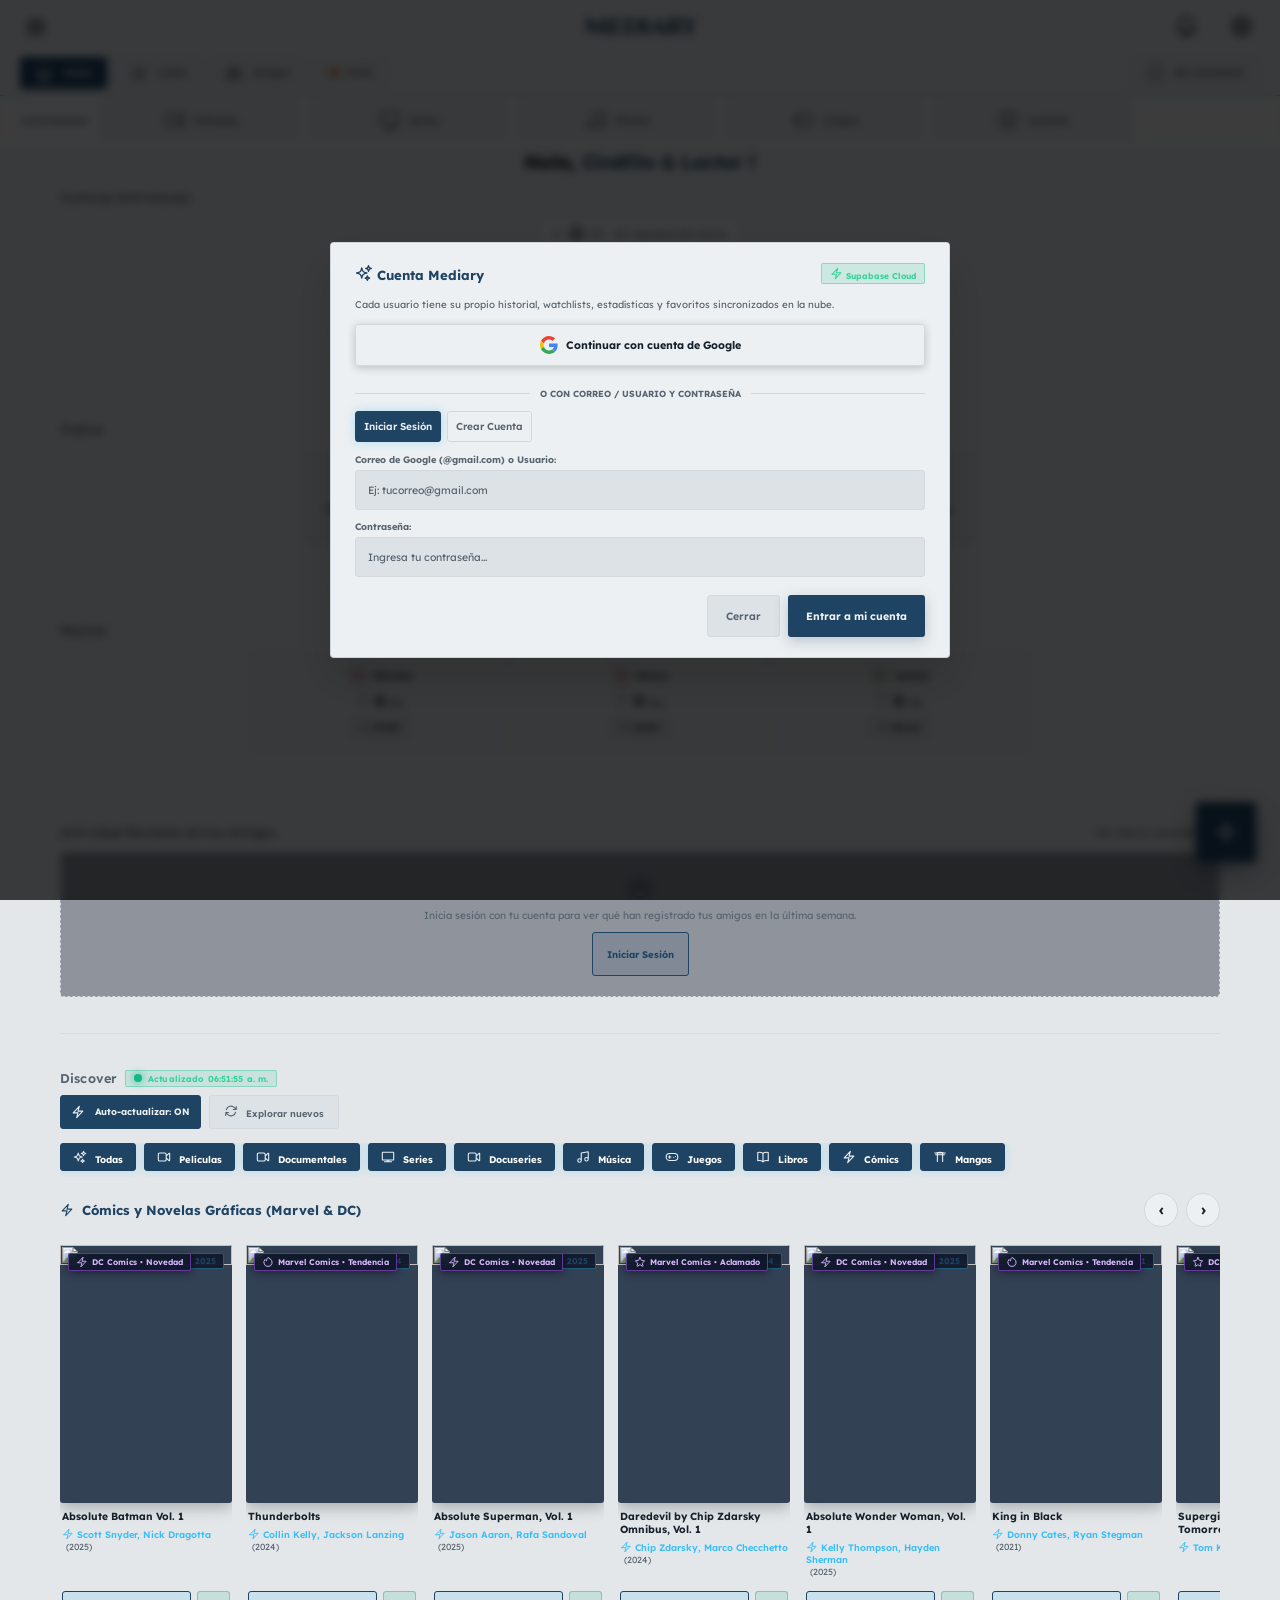
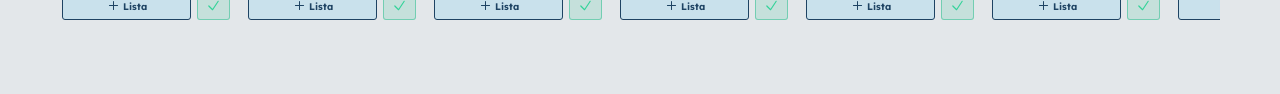
==== index.html @ 059fb710 "v278: mover selector de año a Listas, calendario al header y puntos carrusel abajo-derecha" ====
<!DOCTYPE html>
<html lang="es" class="preload-no-transition">
<head>
<meta charset="UTF-8">
<title>Mediary — Your Media, Your Diary</title>
<meta name="viewport" content="width=device-width, initial-scale=1.0, viewport-fit=cover">
<meta name="theme-color" content="#0f172a">
<meta name="color-scheme" content="only light dark" id="meta-color-scheme">
<script>
(function() {
  function intentarDesbloquearOrientacion() {
    try {
      if (window.screen && screen.orientation && typeof screen.orientation.unlock === 'function') {
        screen.orientation.unlock().catch(() => {});
      }
    } catch(e) {}
  }
  window.intentarDesbloquearOrientacion = intentarDesbloquearOrientacion;
  intentarDesbloquearOrientacion();
  window.addEventListener('DOMContentLoaded', intentarDesbloquearOrientacion);
  window.addEventListener('load', intentarDesbloquearOrientacion);
  document.addEventListener('pointerdown', intentarDesbloquearOrientacion, { passive: true });
  document.addEventListener('touchstart', intentarDesbloquearOrientacion, { passive: true });
  document.addEventListener('visibilitychange', () => {
    if (!document.hidden) intentarDesbloquearOrientacion();
  });
  try {
    const raw = localStorage.getItem('Mediary_prefs_v1') || localStorage.getItem('MyMediary_prefs_v1');
    let family = 'slate';
    let mode = 'system';
    let font = null;
    let fontSize = null;
    let uiStyle = 'modern';
    let p = null;
    if (raw) {
      p = JSON.parse(raw);
      if (p.font) font = p.font;
      const customSizeChosen = localStorage.getItem('mediary_user_custom_font_size') === 'true';
      if (p.fontSize && ['50%', '62%', '75%', '88%', '100%'].includes(p.fontSize)) {
        fontSize = (!customSizeChosen && p.fontSize === '100%') ? '75%' : p.fontSize;
      } else {
        fontSize = '75%';
      }
      if (p.themeFamily) {
        family = p.themeFamily;
        mode = p.themeMode || 'system';
      } else if (p.theme) {
        const t = p.theme;
        if (t === 'default' || t === 'slate-dark') { family = 'slate'; mode = 'dark'; }
        else if (t === 'oled' || t === 'emerald-dark') { family = 'emerald'; mode = 'dark'; }
        else if (t === 'dracula' || t === 'dracula-dark') { family = 'dracula'; mode = 'dark'; }
        else if (t === 'espresso' || t === 'espresso-dark') { family = 'espresso'; mode = 'dark'; }
        else if (t === 'nordic-light' || t === 'slate-light') { family = 'slate'; mode = 'light'; }
        else if (t === 'creme-latte' || t === 'parchment' || t === 'espresso-light') { family = 'espresso'; mode = 'light'; }
        else if (t === 'sage-garden' || t === 'emerald-light') { family = 'emerald'; mode = 'light'; }
        else if (t.endsWith('-light')) { family = t.replace('-light', ''); mode = 'light'; }
        else if (t.endsWith('-dark')) { family = t.replace('-dark', ''); mode = 'dark'; }
        else { family = 'slate'; mode = 'dark'; }
      }
    }
    if (mode === 'system') {
      const isDark = window.matchMedia && window.matchMedia('(prefers-color-scheme: dark)').matches;
      mode = isDark ? 'dark' : 'light';
    }
    const theme = (family || 'slate') + '-' + mode;
    let appTheme = 'default';
    if (p && p.appTheme && p.appTheme !== 'minimalist') appTheme = p.appTheme;
    document.documentElement.setAttribute('data-app-theme', appTheme);
    document.documentElement.setAttribute('data-theme', theme);
    document.documentElement.setAttribute('data-ui-style', 'modern');
    const earlyIsLight = (mode === 'light');
    document.documentElement.style.setProperty('color-scheme', earlyIsLight ? 'only light' : 'dark', 'important');
    const earlyMetaCs = document.getElementById('meta-color-scheme') || document.querySelector('meta[name="color-scheme"]');
    if (earlyMetaCs) earlyMetaCs.setAttribute('content', earlyIsLight ? 'only light' : 'dark');
    if (font) document.documentElement.style.setProperty('--font-family', font);
    if (fontSize) document.documentElement.style.setProperty('--font-scale', fontSize);
    if (p && typeof p.showEmojis === "boolean") document.documentElement.setAttribute("data-show-emojis", p.showEmojis ? "true" : "false");
    
    const bgMap = {
      'slate-dark': '#111518', 'slate-light': '#E3E7EA',
      'emerald-dark': '#111312', 'emerald-light': '#EAE6DC',
      'espresso-dark': '#141210', 'espresso-light': '#EFE9DE',
      'dracula-dark': '#141113', 'dracula-light': '#EAE4E8'
    };
    if (bgMap[theme]) {
      document.documentElement.style.backgroundColor = bgMap[theme];
      const meta = document.querySelector('meta[name="theme-color"]');
      if (meta) {
        meta.setAttribute('content', bgMap[theme]);
      }
    }
  } catch(e) {}
})();
</script>
<link rel="icon" type="image/png" sizes="192x192" href="./icon-192.png">
<link rel="icon" type="image/png" sizes="512x512" href="./icon-512.png">
<link rel="shortcut icon" href="./favicon.ico">
<link rel="apple-touch-icon" href="./icon-192.png">
<link rel="manifest" id="manifest-link" href="./manifest.json">
<script>
(function() {
  try {
    const t = document.documentElement.getAttribute('data-theme') || '';
    const isDark = t.endsWith('-dark') || (!t.endsWith('-light') && window.matchMedia && window.matchMedia('(prefers-color-scheme: dark)').matches);
    const m = document.getElementById('manifest-link');
    if (m) m.href = isDark ? './manifest-dark.json' : './manifest.json';
  } catch(e) {}
})();
</script>
<meta name="apple-mobile-web-app-capable" content="yes">
<meta name="apple-mobile-web-app-status-bar-style" content="black-translucent">
<meta name="apple-mobile-web-app-title" content="Mediary">
<link rel="preconnect" href="https://fonts.googleapis.com">
<link rel="preconnect" href="https://fonts.gstatic.com" crossorigin>
<script>
(function() {
  var FONT_URLS = {
    'Lexend': 'family=Lexend:wght@300;400;500;600;700;800',
    'DM Sans': 'family=DM+Sans:ital,opsz,wght@0,9..40,100..1000;1,9..40,100..1000',
    'Plus Jakarta Sans': 'family=Plus+Jakarta+Sans:wght@400;500;600;700',
    'Inter': 'family=Inter:wght@400;500;600;700',
    'Cinzel': 'family=Cinzel:wght@600;700;800',
    'Outfit': 'family=Outfit:wght@400;500;600;700',
    'Space Grotesk': 'family=Space+Grotesk:wght@400;500;600;700',
    'Playfair Display': 'family=Playfair+Display:ital,wght@0,500;0,600;0,700;1,400'
  };
  var active = 'Lexend';
  try {
    var raw = localStorage.getItem('Mediary_prefs_v1') || localStorage.getItem('MyMediary_prefs_v1');
    if (raw) {
      var p = JSON.parse(raw);
      if (p.appTheme === 'minimalist') active = 'DM Sans';
      else if (p.font) {
        for (var k in FONT_URLS) {
          if (p.font.indexOf(k) !== -1) { active = k; break; }
        }
      }
    }
  } catch(e) {}
  var fam = FONT_URLS[active] || FONT_URLS['Lexend'];
  if (active !== 'Cinzel') fam += '&' + FONT_URLS['Cinzel'];
  var l = document.createElement('link');
  l.id = 'mediary-active-font-css';
  l.rel = 'stylesheet';
  l.href = 'https://fonts.googleapis.com/css2?' + fam + '&display=swap';
  document.head.appendChild(l);
  window._MEDIARY_FONT_URLS = FONT_URLS;
  window._MEDIARY_LOADED_FONTS = {};
  window._MEDIARY_LOADED_FONTS[active] = true;
  window._MEDIARY_LOADED_FONTS['Cinzel'] = true;
})();
</script>
  <link rel="stylesheet" href="./vendor/flatpickr/flatpickr.min.css">
  <link rel="stylesheet" href="./vendor/flatpickr/flatpickr.dark.min.css">
  <link rel="stylesheet" href="./styles/base.css?v=267">
  <link rel="stylesheet" href="./styles/integrations.css">
  <link rel="stylesheet" href="./styles/features.css">
  <link rel="stylesheet" href="./styles/modern-ui.css">
  <link rel="stylesheet" href="./styles/minimalist.css">
  <link rel="stylesheet" href="./styles/responsive.css?v=267">
  <link rel="stylesheet" href="./styles/themes.css?v=267">
  <link rel="stylesheet" href="./styles/profile-stats.css">
  <link rel="stylesheet" href="./styles/calendar.css?v=278">
</head>
<body>
<header class="app-header-integrated">
  <!-- 1. Esquina superior izquierda: Botón de calendario a la izq de Mediary -->
  <div class="header-corner-left">
    <button type="button" class="btn-header-clean-icon" id="btn-header-calendario" onclick="abrirVistaCalendario()" title="Calendario y Estrenos" aria-label="Calendario" data-i18n-title="hdr_calendar_title" data-i18n-aria-label="hdr_calendar_aria">
      <svg class="h-icon" viewBox="0 0 24 24" fill="none" stroke="currentColor" stroke-width="1.8" stroke-linecap="round" stroke-linejoin="round">
        <path d="M6.75 3v2.25M17.25 3v2.25M3 18.75V7.5a2.25 2.25 0 0 1 2.25-2.25h13.5A2.25 2.25 0 0 1 21 7.5v11.25m-18 0A2.25 2.25 0 0 0 5.25 21h13.5A2.25 2.25 0 0 0 21 18.75m-18 0v-7.5A2.25 2.25 0 0 1 5.25 9h13.5A2.25 2.25 0 0 1 21 9v7.5m-9-3h.008v.008H12v-.008ZM12 15h.008v.008H12V15Zm0 2.25h.008v.008H12v-.008ZM9.75 15h.008v.008H9.75V15Zm0 2.25h.008v.008H9.75v-.008ZM7.5 15h.008v.008H7.5V15Zm0 2.25h.008v.008H7.5v-.008Zm6.75-4.5h.008v.008h-.008v-.008Zm0 2.25h.008v.008h-.008V15Zm0 2.25h.008v.008h-.008v-.008Zm2.25-4.5h.008v.008H16.5v-.008Zm0 2.25h.008v.008H16.5V15Z"/>
      </svg>
    </button>
  </div>

  <!-- 2. Centro: Título Mediary más grande y centrado -->
  <div class="header-title-centered">
    <div class="logo header-logo-prominent" onclick="irInicio()" title="Mediary - Inicio" data-i18n-title="hdr_home_title">
      <span class="header-brand-text">Mediary</span>
    </div>
  </div>

  <!-- 3. Esquina superior derecha: Notificaciones y Configuración (de izq a der, sin círculos) -->
  <div class="header-corner-right header-actions">
    <button type="button" class="btn-header-clean-icon" id="btn-notifications" title="Notificaciones" onclick="abrirModalNotificaciones()" data-i18n-title="notif_title">
      <span class="btn-clean-glyph"><svg class="h-icon" viewBox="0 0 24 24" fill="none" stroke="currentColor" stroke-width="1.8" stroke-linecap="round" stroke-linejoin="round"><path d="M14.857 17.082a23.848 23.848 0 0 0 5.454-1.31A8.967 8.967 0 0 1 18 9.75V9A6 6 0 0 0 6 9v.75a8.967 8.967 0 0 1-2.312 6.022c1.733.64 3.56 1.085 5.455 1.31m5.714 0a24.255 24.255 0 0 1-5.714 0m5.714 0a3 3 0 1 1-5.714 0"/></svg></span>
      <span id="badge-notif-count" class="notif-badge-pill" style="display:none;">0</span>
    </button>
    <button type="button" class="btn-header-clean-icon" id="btn-settings" title="Configuración" onclick="abrirModalConfiguracion()" data-i18n-title="hdr_settings_title">
      <span class="btn-clean-glyph"><svg class="h-icon" viewBox="0 0 24 24" fill="none" stroke="currentColor" stroke-width="1.8" stroke-linecap="round" stroke-linejoin="round"><path d="M9.594 3.94c.09-.542.56-.94 1.11-.94h2.593c.55 0 1.02.398 1.11.94l.213 1.281c.063.374.313.686.645.87.074.04.147.083.22.127.324.196.72.257 1.075.124l1.217-.456a1.125 1.125 0 0 1 1.37.49l1.296 2.247a1.125 1.125 0 0 1-.26 1.431l-1.003.827c-.293.24-.438.613-.431.992a6.759 6.759 0 0 1 0 .255c-.007.378.138.75.43.99l1.005.828c.424.35.534.954.26 1.43l-1.298 2.247a1.125 1.125 0 0 1-1.369.491l-1.217-.456c-.355-.133-.75-.072-1.076.124a6.57 6.57 0 0 1-.22.128c-.331.183-.581.495-.644.869l-.213 1.28c-.09.543-.56.941-1.11.941h-2.594c-.55 0-1.02-.398-1.11-.94l-.213-1.281c-.062-.374-.312-.686-.644-.87a6.52 6.52 0 0 1-.22-.127c-.325-.196-.72-.257-1.076-.124l-1.217.456a1.125 1.125 0 0 1-1.369-.49l-1.297-2.247a1.125 1.125 0 0 1 .26-1.431l1.004-.827c.292-.24.437-.613.43-.992a6.932 6.932 0 0 1 0-.255c.007-.378-.138-.75-.43-.99l-1.004-.828a1.125 1.125 0 0 1-.26-1.43l1.297-2.247a1.125 1.125 0 0 1 1.37-.491l1.216.456c.356.133.751.072 1.076-.124.072-.044.146-.087.22-.128.332-.183.582-.495.644-.869l.214-1.281Z"/><path d="M15 12a3 3 0 1 1-6 0 3 3 0 0 1 6 0Z"/></svg></span>
    </button>
  </div>
</header> <nav class="web-nav-wrapper"> <div class="nav-sections-row"> <div class="nav-sections-group"> <button type="button" class="nav-sec-btn active" id="tab-btn-inicio" onclick="irInicio()"><span class="emoji-dyn"><svg class="h-icon" viewBox="0 0 24 24" fill="none" stroke="currentColor" stroke-width="1.8" stroke-linecap="round" stroke-linejoin="round"><path d="m2.25 12 8.954-8.955c.44-.439 1.152-.439 1.591 0L21.75 12M4.5 9.75v10.125c0 .621.504 1.125 1.125 1.125H9.75v-4.875c0-.621.504-1.125 1.125-1.125h2.25c.621 0 1.125.504 1.125 1.125V21h4.125c.621 0 1.125-.504 1.125-1.125V9.75M8.25 21h8.25"/></svg></span><span data-i18n="nav_inicio">Inicio</span></button> <button type="button" class="nav-sec-btn" id="tab-btn-listas-ext" onclick="abrirVistaDashboardListas()"><span class="emoji-dyn"><svg class="h-icon" viewBox="0 0 24 24" fill="none" stroke="currentColor" stroke-width="1.8" stroke-linecap="round" stroke-linejoin="round"><path d="M11.48 3.499a.562.562 0 0 1 1.04 0l2.125 5.111a.563.563 0 0 0 .475.345l5.518.442c.499.04.701.663.321.988l-4.204 3.602a.563.563 0 0 0-.182.557l1.285 5.385a.562.562 0 0 1-.84.61l-4.725-2.885a.562.562 0 0 0-.586 0L6.982 20.54a.562.562 0 0 1-.84-.61l1.285-5.386a.562.562 0 0 0-.182-.557l-4.204-3.602a.562.562 0 0 1 .321-.988l5.518-.442a.563.563 0 0 0 .475-.345L11.48 3.5Z"/></svg></span><span data-i18n="nav_dashboard_listas">Listas</span></button> <button type="button" class="nav-sec-btn" id="tab-btn-amigos" onclick="abrirVistaAmigos()"><span class="emoji-dyn"><svg class="h-icon" viewBox="0 0 24 24" fill="none" stroke="currentColor" stroke-width="1.8" stroke-linecap="round" stroke-linejoin="round"><path d="M18 18.72a9.094 9.094 0 0 0 3.741-.479 3 3 0 0 0-4.682-2.72m.94 3.198.001.031c0 .225-.012.447-.037.666A11.944 11.944 0 0 1 12 21c-2.17 0-4.207-.576-5.963-1.584A6.062 6.062 0 0 1 6 18.719m12 0a5.971 5.971 0 0 0-.941-3.197m0 0A5.995 5.995 0 0 0 12 12.75a5.995 5.995 0 0 0-5.058 2.772m0 0a3 3 0 0 0-4.681 2.72 8.986 8.986 0 0 0 3.74.477m.94-3.197a5.971 5.971 0 0 0-.94 3.197M15 6.75a3 3 0 1 1-6 0 3 3 0 0 1 6 0Zm6 3a2.25 2.25 0 1 1-4.5 0 2.25 2.25 0 0 1 4.5 0Zm-13.5 0a2.25 2.25 0 1 1-4.5 0 2.25 2.25 0 0 1 4.5 0Z"/></svg></span><span data-i18n="nav_amigos">Amigos</span></button> <button type="button" class="nav-sec-btn" id="tab-btn-perfil" onclick="abrirVistaPerfil()"><span class="emoji-dyn"><svg class="h-icon" viewBox="0 0 24 24" fill="none" stroke="currentColor" stroke-width="1.8" stroke-linecap="round" stroke-linejoin="round"><path d="M15.75 6a3.75 3.75 0 1 1-7.5 0 3.75 3.75 0 0 1 7.5 0ZM4.501 20.118a7.5 7.5 0 0 1 14.998 0A17.933 17.933 0 0 1 12 21.75c-2.676 0-5.216-.584-7.499-1.632Z"/></svg></span><span data-i18n="nav_perfil">Perfil</span></button> </div> <button type="button" class="nav-sec-btn nav-sec-wl" id="tab-btn-listas" onclick="abrirMenuWatchlistGlobal()"><span class="emoji-dyn"><svg class="h-icon" viewBox="0 0 24 24" fill="none" stroke="currentColor" stroke-width="1.8" stroke-linecap="round" stroke-linejoin="round"><path d="M17.593 3.322c1.1.128 1.907 1.077 1.907 2.185V21L12 17.25 4.5 21V5.507c0-1.108.806-2.057 1.907-2.185a48.507 48.507 0 0 1 11.186 0Z"/></svg></span><span data-i18n="nav_watchlists">Mis Watchlists</span></button> </div> <div class="nav-categories-row"> <span class="nav-cats-label" data-i18n="nav_cats_label">Categorías:</span> <button type="button" class="nav-cat-card" data-cat="Peliculas" onclick="cambiarCat('Peliculas')"><span class="emoji-dyn"><svg class="h-icon" viewBox="0 0 24 24" fill="none" stroke="currentColor" stroke-width="1.8" stroke-linecap="round" stroke-linejoin="round"><path d="m15.75 10.5 4.72-4.72a.75.75 0 0 1 1.28.53v11.38a.75.75 0 0 1-1.28.53l-4.72-4.72M4.5 18.75h9a2.25 2.25 0 0 0 2.25-2.25v-9a2.25 2.25 0 0 0-2.25-2.25h-9A2.25 2.25 0 0 0 2.25 7.5v9a2.25 2.25 0 0 0 2.25 2.25Z"/></svg></span><span data-i18n="nav_peliculas">Películas</span></button> <button type="button" class="nav-cat-card" data-cat="Series" onclick="cambiarCat('Series')"><span class="emoji-dyn"><svg class="h-icon" viewBox="0 0 24 24" fill="none" stroke="currentColor" stroke-width="1.8" stroke-linecap="round" stroke-linejoin="round"><path d="M6 20.25h12m-7.5-3v3m3-3v3m-10.125-3h17.25c.621 0 1.125-.504 1.125-1.125V4.875c0-.621-.504-1.125-1.125-1.125H3.375c-.621 0-1.125.504-1.125 1.125v11.25c0 .621.504 1.125 1.125 1.125Z"/></svg></span><span data-i18n="nav_series">Series</span></button> <button type="button" class="nav-cat-card" data-cat="Musica" onclick="cambiarCat('Musica')"><span class="emoji-dyn"><svg class="h-icon" viewBox="0 0 24 24" fill="none" stroke="currentColor" stroke-width="1.8" stroke-linecap="round" stroke-linejoin="round"><path d="M9 18V5l12-2v13M9 18a3 3 0 1 1-6 0 3 3 0 0 1 6 0Zm12-2a3 3 0 1 1-6 0 3 3 0 0 1 6 0Z"/></svg></span><span data-i18n="nav_musica">Música</span></button> <button type="button" class="nav-cat-card" data-cat="Juegos" onclick="cambiarCat('Juegos')"><span class="emoji-dyn"><svg class="h-icon" viewBox="0 0 24 24" fill="none" stroke="currentColor" stroke-width="1.8" stroke-linecap="round" stroke-linejoin="round"><rect width="20" height="12" x="2" y="6" rx="6"/><path d="M6 12h4m-2-2v4M15 13h.01M18 11h.01"/></svg></span><span data-i18n="nav_juegos">Juegos</span></button> <button type="button" class="nav-cat-card" data-cat="Lecturas" onclick="cambiarCat('Lecturas')"><span class="emoji-dyn"><svg class="h-icon" viewBox="0 0 24 24" fill="none" stroke="currentColor" stroke-width="1.8" stroke-linecap="round" stroke-linejoin="round"><path d="M12 6.042A8.967 8.967 0 0 0 6 3.75c-1.052 0-2.062.18-3 .512v14.25A8.987 8.987 0 0 1 6 18c2.305 0 4.408.867 6 2.292m0-14.25a8.966 8.966 0 0 1 6-2.292c1.052 0 2.062.18 3 .512v14.25A8.987 8.987 0 0 0 18 18a8.967 8.967 0 0 0-6 2.292m0-14.25v14.25"/></svg></span><span data-i18n="nav_lecturas">Lecturas</span></button> </div> </nav> <div class="container"> <!-- VISTA INICIO --> <div id="vista-inicio">
      <!-- 1. SALUDO INICIAL -->
      <div class="home-greeting-banner" id="home-greeting-banner">
        <h1 class="home-greeting-title"><span data-i18n="home_hello">Hola,</span> <strong id="home-greeting-nickname">Cinéfilo</strong>!</h1>
        <p class="home-greeting-subtitle" data-i18n="home_continue_enjoying">Continúa Disfrutando</p>
      </div>

      <!-- 2. EN PROCESO (ON GOING) -->
      <div class="home-clean-section" id="home-sec-ongoing">
        <div class="home-clean-section-header" style="display:none !important;">
          <div class="home-clean-title">
            <span class="pill-count" id="home-en-progreso-count" style="display:none;">0</span>
          </div>
        </div>
        <!-- CARRUSEL EN VIVO: SPOTIFY + PLAYSTATION / STEAM -->
        <div id="home-live-carousel-wrapper" class="home-live-carousel-wrapper" style="display:none; margin-bottom:12px;">
          <div id="home-live-carousel" class="home-live-carousel"></div>
          <div id="home-live-carousel-dots" class="home-live-carousel-dots" style="display:none;"></div>
        </div>
        <div id="home-en-progreso-list" class="home-en-progreso-carousel">
          <!-- Generado dinámicamente por renderizarObrasEnProgresoInicio -->
        </div>
      </div>

      <hr class="home-section-divider">

      <!-- BOTÓN FLOTANTE DE INICIO: AGREGADO RÁPIDO -->
      <div class="home-floating-actions" id="home-floating-actions">
        <button type="button" class="home-fab-btn home-fab-quick-add" id="home-fab-quick-add" onclick="abrirModalAgregadoRapido()" title="Agregado Rápido" aria-label="Agregado Rápido" data-i18n-title="btn_quick_add_hero" data-i18n-aria-label="btn_quick_add_hero">
          <svg class="h-icon" viewBox="0 0 24 24" fill="none" stroke="currentColor" stroke-width="2.8" stroke-linecap="round" stroke-linejoin="round"><path d="M12 4.5v15m7.5-7.5h-15"/></svg>
        </button>
      </div>

      <!-- 4. ÍNDICE (SUBCATEGORÍAS) -->
      <div class="home-clean-section" id="home-sec-subcats">
        <div class="home-clean-section-header">
          <div class="home-clean-title">
            <span data-i18n="home_index_title">Índice</span>
          </div>
        </div>
        <div class="home-indice-carousel" id="home-subcats-summary-pills">
          <!-- Generado dinámicamente por renderizarSubcategoriasResumenInicio -->
        </div>
      </div>

      <hr class="home-section-divider">

      <!-- 5. RACHAS -->
      <div class="home-clean-section" id="home-sec-streaks">
        <div class="home-clean-section-header">
          <div class="home-clean-title">
            <span data-i18n="home_streaks_title">Rachas</span>
          </div>
        </div>
        <div id="home-streaks-summary-cards">
          <!-- 3 Tarjetas de racha en orden: Películas, Música, Lectura -->
        </div>
        <div id="home-reading-quick-box" style="display:none;"></div>
      </div>

      <hr class="home-section-divider">

      <!-- 6. ACTIVIDAD RECIENTE DE TUS AMIGOS -->
      <div class="home-community-section" id="seccion-comunidad-resumida-inicio">
        <div style="display:flex; align-items:center; justify-content:space-between; width:100%; margin-bottom:12px; gap:8px;">
          <div class="home-clean-title" style="margin-bottom:0;">
            <span data-i18n="home_friends_title">Actividad Reciente de tus Amigos</span>
          </div>
          <button type="button" class="btn-clean-link" onclick="abrirVistaAmigos()" style="background:transparent; border:none; color:var(--muted); font-size:0.78rem; font-weight:600; cursor:pointer; padding:0; display:inline-flex; align-items:center; gap:3px; transition:color 0.15s ease;">
            <span data-i18n="btn_view_all_community">Ver comunidad</span>
            <svg class="h-icon" viewBox="0 0 24 24" fill="none" stroke="currentColor" stroke-width="2" stroke-linecap="round" stroke-linejoin="round" style="width:13px;height:13px;"><path d="m8.25 4.5 7.5 7.5-7.5 7.5"/></svg>
          </button>
        </div>

        <!-- CARRUSEL EN VIVO DE AMIGOS: MÚSICA (SPOTIFY) + JUEGOS (PLAYSTATION / STEAM) -->
        <div id="home-friends-live-carousel-wrapper" class="home-live-carousel-wrapper" style="display:none; margin-bottom:14px; width:100%;">
          <div id="home-friends-live-carousel" class="home-live-carousel"></div>
          <div id="home-friends-live-carousel-dots" class="home-live-carousel-dots" style="display:none;"></div>
        </div>

        <!-- Lista comunidad resumen inicio -->
        <div id="lista-comunidad-resumen-inicio">
          <div style="color:var(--muted); font-size:0.85rem; padding:18px 0; text-align:center;" data-i18n="friends_loading_recent">Cargando actividad reciente de amigos...</div>
        </div>

        <!-- Feed musica amigos -->
        <div id="seccion-amigos-ultimas-canciones" style="margin-top:16px;">
          <div id="lista-amigos-ultimas-canciones">
            <div style="color:var(--muted); font-size:0.82rem; padding:12px 0; text-align:center;" data-i18n="friends_loading_songs">Cargando canciones de amigos...</div>
          </div>
        </div>
      </div>

      <hr class="home-section-divider">

      <!-- 7. DISCOVER -->
      <div class="home-discover-section" id="seccion-discover-inicio">
        <div style="display:flex; flex-direction:column; align-items:flex-start; justify-content:flex-start; gap:8px; margin-bottom:14px; text-align:left;">
          <div class="home-clean-title">
            <span data-i18n="nav_discover">Discover</span>
            <span class="discover-live-badge" style="font-size:0.72rem; padding:2px 8px;"><span class="discover-live-dot"></span> <span id="discover-status-txt" data-i18n="discover_live_updated">Actualizado</span></span>
          </div>
          <div class="discover-controls" style="display:flex; justify-content:flex-start; align-items:center; gap:8px; flex-wrap:wrap;">
            <button type="button" class="btn-toggle-filter active" id="btn-discover-autoupdate" onclick="toggleAutoRefreshDiscover()" title="Actualización constante en segundo plano" style="font-size:0.78rem;" data-i18n-title="discover_auto_title" data-i18n="discover_auto_on"><svg style="width:14px;height:14px;" class="h-icon" viewBox="0 0 24 24" fill="none" stroke="currentColor" stroke-width="1.8" stroke-linecap="round" stroke-linejoin="round"><path d="m3.75 13.5 10.5-11.25L12 10.5h8.25L9.75 21.75 12 13.5H3.75Z"/></svg> Auto-actualizar: ON</button>
            <button type="button" class="btn-action-manual" style="height:34px; padding:0 14px; font-size:0.78rem;" onclick="recargarDiscoverManual()"><span data-i18n="btn_discover_explore"><svg style="width:14px;height:14px;" class="h-icon" viewBox="0 0 24 24" fill="none" stroke="currentColor" stroke-width="1.8" stroke-linecap="round" stroke-linejoin="round"><path d="M16.023 9.348h4.992v-.001M2.985 19.644v-4.992m0 0h4.992m-4.993 0 3.181 3.183a8.25 8.25 0 0 0 13.803-3.7M4.031 9.865a8.25 8.25 0 0 1 13.803-3.7l3.181 3.182m0-4.991v4.99"/></svg> Explorar nuevos</span></button>
          </div>
        </div>
        <div class="discover-filter-bar" id="discover-category-filters" style="justify-content:flex-start; margin-bottom:16px;">
          <button type="button" class="subtab-btn active" data-dcat="todos" onclick="toggleFiltroCategoriaDiscover('todos')"><span data-i18n="dcat_todos"><svg style="width:14px;height:14px;" class="h-icon" viewBox="0 0 24 24" fill="none" stroke="currentColor" stroke-width="1.8" stroke-linecap="round" stroke-linejoin="round"><path d="M9.813 15.904 9 18.75l-.813-2.846a4.5 4.5 0 0 0-3.09-3.09L2.25 12l2.846-.813a4.5 4.5 0 0 0 3.09-3.09L9 5.25l.813 2.846a4.5 4.5 0 0 0 3.09 3.09L15.75 12l-2.846.813a4.5 4.5 0 0 0-3.09 3.09ZM18.259 8.715 18 9.75l-.259-1.035a3.375 3.375 0 0 0-2.455-2.456L14.25 6l1.036-.259a3.375 3.375 0 0 0 2.455-2.456L18 2.25l.259 1.035a3.375 3.375 0 0 0 2.456 2.456L21.75 6l-1.035.259a3.375 3.375 0 0 0-2.456 2.456ZM16.894 20.567 16.5 21.75l-.394-1.183a2.25 2.25 0 0 0-1.423-1.423L13.5 18.75l1.183-.394a2.25 2.25 0 0 0 1.423-1.423l.394-1.183.394 1.183a2.25 2.25 0 0 0 1.423 1.423l1.183.394-1.183.394a2.25 2.25 0 0 0-1.423 1.423Z"/></svg> Todas</span></button>
          <button type="button" class="subtab-btn active" data-dcat="peliculas" onclick="toggleFiltroCategoriaDiscover('peliculas')"><span data-i18n="dcat_peliculas"><svg style="width:14px;height:14px;" class="h-icon" viewBox="0 0 24 24" fill="none" stroke="currentColor" stroke-width="1.8" stroke-linecap="round" stroke-linejoin="round"><path d="m15.75 10.5 4.72-4.72a.75.75 0 0 1 1.28.53v11.38a.75.75 0 0 1-1.28.53l-4.72-4.72M4.5 18.75h9a2.25 2.25 0 0 0 2.25-2.25v-9a2.25 2.25 0 0 0-2.25-2.25h-9A2.25 2.25 0 0 0 2.25 7.5v9a2.25 2.25 0 0 0 2.25 2.25Z"/></svg> Películas</span></button>
          <button type="button" class="subtab-btn active" data-dcat="documentales" onclick="toggleFiltroCategoriaDiscover('documentales')"><span data-i18n="dcat_documentales"><svg style="width:14px;height:14px;" class="h-icon" viewBox="0 0 24 24" fill="none" stroke="currentColor" stroke-width="1.8" stroke-linecap="round" stroke-linejoin="round"><path d="m15.75 10.5 4.72-4.72a.75.75 0 0 1 1.28.53v11.38a.75.75 0 0 1-1.28.53l-4.72-4.72M4.5 18.75h9a2.25 2.25 0 0 0 2.25-2.25v-9a2.25 2.25 0 0 0-2.25-2.25h-9A2.25 2.25 0 0 0 2.25 7.5v9a2.25 2.25 0 0 0 2.25 2.25Z"/></svg> Documentales</span></button>
          <button type="button" class="subtab-btn active" data-dcat="series" onclick="toggleFiltroCategoriaDiscover('series')"><span data-i18n="dcat_series"><svg style="width:14px;height:14px;" class="h-icon" viewBox="0 0 24 24" fill="none" stroke="currentColor" stroke-width="1.8" stroke-linecap="round" stroke-linejoin="round"><path d="M6 20.25h12m-7.5-3v3m3-3v3m-10.125-3h17.25c.621 0 1.125-.504 1.125-1.125V4.875c0-.621-.504-1.125-1.125-1.125H3.375c-.621 0-1.125.504-1.125 1.125v11.25c0 .621.504 1.125 1.125 1.125Z"/></svg> Series</span></button>
          <button type="button" class="subtab-btn active" data-dcat="docuseries" onclick="toggleFiltroCategoriaDiscover('docuseries')"><span data-i18n="dcat_docuseries"><svg style="width:14px;height:14px;" class="h-icon" viewBox="0 0 24 24" fill="none" stroke="currentColor" stroke-width="1.8" stroke-linecap="round" stroke-linejoin="round"><path d="m15.75 10.5 4.72-4.72a.75.75 0 0 1 1.28.53v11.38a.75.75 0 0 1-1.28.53l-4.72-4.72M4.5 18.75h9a2.25 2.25 0 0 0 2.25-2.25v-9a2.25 2.25 0 0 0-2.25-2.25h-9A2.25 2.25 0 0 0 2.25 7.5v9a2.25 2.25 0 0 0 2.25 2.25Z"/></svg> Docuseries</span></button>
          <button type="button" class="subtab-btn active" data-dcat="musica" onclick="toggleFiltroCategoriaDiscover('musica')"><span data-i18n="dcat_musica"><svg style="width:14px;height:14px;" class="h-icon" viewBox="0 0 24 24" fill="none" stroke="currentColor" stroke-width="1.8" stroke-linecap="round" stroke-linejoin="round"><path d="M9 18V5l12-2v13M9 18a3 3 0 1 1-6 0 3 3 0 0 1 6 0Zm12-2a3 3 0 1 1-6 0 3 3 0 0 1 6 0Z"/></svg> Música</span></button>
          <button type="button" class="subtab-btn active" data-dcat="juegos" onclick="toggleFiltroCategoriaDiscover('juegos')"><span data-i18n="dcat_juegos"><svg style="width:14px;height:14px;" class="h-icon" viewBox="0 0 24 24" fill="none" stroke="currentColor" stroke-width="1.8" stroke-linecap="round" stroke-linejoin="round"><rect width="20" height="12" x="2" y="6" rx="6"/><path d="M6 12h4m-2-2v4M15 13h.01M18 11h.01"/></svg> Juegos</span></button>
          <button type="button" class="subtab-btn active" data-dcat="libros" onclick="toggleFiltroCategoriaDiscover('libros')"><span data-i18n="dcat_libros"><svg style="width:14px;height:14px;" class="h-icon" viewBox="0 0 24 24" fill="none" stroke="currentColor" stroke-width="1.8" stroke-linecap="round" stroke-linejoin="round"><path d="M12 6.042A8.967 8.967 0 0 0 6 3.75c-1.052 0-2.062.18-3 .512v14.25A8.987 8.987 0 0 1 6 18c2.305 0 4.408.867 6 2.292m0-14.25a8.966 8.966 0 0 1 6-2.292c1.052 0 2.062.18 3 .512v14.25A8.987 8.987 0 0 0 18 18a8.967 8.967 0 0 0-6 2.292m0-14.25v14.25"/></svg> Libros</span></button>
          <button type="button" class="subtab-btn active" data-dcat="comics" onclick="toggleFiltroCategoriaDiscover('comics')"><span data-i18n="dcat_comics"><svg style="width:14px;height:14px;" class="h-icon" viewBox="0 0 24 24" fill="none" stroke="currentColor" stroke-width="1.8" stroke-linecap="round" stroke-linejoin="round"><path d="m3.75 13.5 10.5-11.25L12 10.5h8.25L9.75 21.75 12 13.5H3.75Z"/></svg> Cómics</span></button>
          <button type="button" class="subtab-btn active" data-dcat="mangas" onclick="toggleFiltroCategoriaDiscover('mangas')"><span data-i18n="dcat_mangas"><svg style="width:14px;height:14px;" class="h-icon" viewBox="0 0 24 24" fill="none" stroke="currentColor" stroke-width="1.8" stroke-linecap="round" stroke-linejoin="round"><path d="M3 5.25h18M4.5 8.25h15M7.5 5.25v14.25M16.5 5.25v14.25M5.25 5.25c4.5-1.5 9-1.5 13.5 0"/></svg> Mangas</span></button>
        </div>
        <div id="contenedor-discover-secciones">
          <div style="text-align:center; padding:40px; color:var(--muted);" data-i18n="discover_loading">Cargando recomendaciones recientes...</div>
        </div>
      </div>
    </div> <!-- VISTA EXTENDIDA DE LISTAS (SEGUNDA PESTAÑA) -->
    <div id="vista-listas-extendida" style="display:none;">
      <div class="listas-top-bar" style="justify-content:space-between;">
        <!-- Selector de año integrado a la izquierda -->
        <div class="year-picker-container" style="position:relative;display:inline-flex;align-items:center;">
          <button type="button" id="btn-selector-anio" class="btn-year-picker btn-year-picker-compact" onclick="toggleMenuAniosApp(event)" title="Filtrar registros por año" data-i18n-title="year_picker_title">
            <span id="label-anio-activo" class="year-display-txt">2026</span>
            <span class="year-picker-arrow" id="arrow-selector-anio">▾</span>
          </button>
          <div id="menu-desplegable-anios" class="year-dropdown-menu" style="display:none;" onclick="event.stopPropagation()">
            <div class="year-dropdown-header" data-i18n="year_picker_header">Mostrar registros de:</div>
            <div id="lista-anios-selector">
              <button type="button" class="year-dropdown-item active" data-year="2026" onclick="cambiarAnioVisualizacion('2026')">
                <span><svg class="h-icon" viewBox="0 0 24 24" fill="none" stroke="currentColor" stroke-width="1.8" stroke-linecap="round" stroke-linejoin="round" style="width:16px;height:16px;vertical-align:-0.15em;margin-right:4px;"><path d="M9.813 15.904 9 18.75l-.813-2.846a4.5 4.5 0 0 0-3.09-3.09L2.25 12l2.846-.813a4.5 4.5 0 0 0 3.09-3.09L9 5.25l.813 2.846a4.5 4.5 0 0 0 3.09 3.09L15.75 12l-2.846.813a4.5 4.5 0 0 0-3.09 3.09ZM18.259 8.715 18 9.75l-.259-1.035a3.375 3.375 0 0 0-2.455-2.456L14.25 6l1.036-.259a3.375 3.375 0 0 0 2.455-2.456L18 2.25l.259 1.035a3.375 3.375 0 0 0 2.456 2.456L21.75 6l-1.035.259a3.375 3.375 0 0 0-2.456 2.456ZM16.894 20.567 16.5 21.75l-.394-1.183a2.25 2.25 0 0 0-1.423-1.423L13.5 18.75l1.183-.394a2.25 2.25 0 0 0 1.423-1.423l.394-1.183.394 1.183a2.25 2.25 0 0 0 1.423 1.423l1.183.394-1.183.394a2.25 2.25 0 0 0-1.423 1.423Z"/></svg>2026</span> <span class="year-badge-active" data-i18n="year_current_badge">Actual</span>
              </button>
              <button type="button" class="year-dropdown-item" data-year="2025" onclick="cambiarAnioVisualizacion('2025')">
                <span><svg class="h-icon" viewBox="0 0 24 24" fill="none" stroke="currentColor" stroke-width="1.8" stroke-linecap="round" stroke-linejoin="round" style="width:16px;height:16px;vertical-align:-0.15em;margin-right:4px;"><path d="M6.75 3v2.25M17.25 3v2.25M3 18.75V7.5a2.25 2.25 0 0 1 2.25-2.25h13.5A2.25 2.25 0 0 1 21 7.5v11.25m-18 0A2.25 2.25 0 0 0 5.25 21h13.5A2.25 2.25 0 0 0 21 18.75m-18 0v-7.5A2.25 2.25 0 0 1 5.25 9h13.5A2.25 2.25 0 0 1 21 9v7.5m-9-3h.008v.008H12v-.008ZM12 15h.008v.008H12V15Zm0 2.25h.008v.008H12v-.008ZM9.75 15h.008v.008H9.75V15Zm0 2.25h.008v.008H9.75v-.008ZM7.5 15h.008v.008H7.5V15Zm0 2.25h.008v.008H7.5v-.008Zm6.75-4.5h.008v.008h-.008v-.008Zm0 2.25h.008v.008h-.008V15Zm0 2.25h.008v.008h-.008v-.008Zm2.25-4.5h.008v.008H16.5v-.008Zm0 2.25h.008v.008H16.5V15Z"/></svg>2025</span>
              </button>
              <button type="button" class="year-dropdown-item" data-year="2024" onclick="cambiarAnioVisualizacion('2024')">
                <span><svg class="h-icon" viewBox="0 0 24 24" fill="none" stroke="currentColor" stroke-width="1.8" stroke-linecap="round" stroke-linejoin="round" style="width:16px;height:16px;vertical-align:-0.15em;margin-right:4px;"><path d="M6.75 3v2.25M17.25 3v2.25M3 18.75V7.5a2.25 2.25 0 0 1 2.25-2.25h13.5A2.25 2.25 0 0 1 21 7.5v11.25m-18 0A2.25 2.25 0 0 0 5.25 21h13.5A2.25 2.25 0 0 0 21 18.75m-18 0v-7.5A2.25 2.25 0 0 1 5.25 9h13.5A2.25 2.25 0 0 1 21 9v7.5m-9-3h.008v.008H12v-.008ZM12 15h.008v.008H12V15Zm0 2.25h.008v.008H12v-.008ZM9.75 15h.008v.008H9.75V15Zm0 2.25h.008v.008H9.75v-.008ZM7.5 15h.008v.008H7.5V15Zm0 2.25h.008v.008H7.5v-.008Zm6.75-4.5h.008v.008h-.008v-.008Zm0 2.25h.008v.008h-.008V15Zm0 2.25h.008v.008h-.008v-.008Zm2.25-4.5h.008v.008H16.5v-.008Zm0 2.25h.008v.008H16.5V15Z"/></svg>2024</span>
              </button>
              <button type="button" class="year-dropdown-item" data-year="2023" onclick="cambiarAnioVisualizacion('2023')">
                <span><svg class="h-icon" viewBox="0 0 24 24" fill="none" stroke="currentColor" stroke-width="1.8" stroke-linecap="round" stroke-linejoin="round" style="width:16px;height:16px;vertical-align:-0.15em;margin-right:4px;"><path d="M6.75 3v2.25M17.25 3v2.25M3 18.75V7.5a2.25 2.25 0 0 1 2.25-2.25h13.5A2.25 2.25 0 0 1 21 7.5v11.25m-18 0A2.25 2.25 0 0 0 5.25 21h13.5A2.25 2.25 0 0 0 21 18.75m-18 0v-7.5A2.25 2.25 0 0 1 5.25 9h13.5A2.25 2.25 0 0 1 21 9v7.5m-9-3h.008v.008H12v-.008ZM12 15h.008v.008H12V15Zm0 2.25h.008v.008H12v-.008ZM9.75 15h.008v.008H9.75V15Zm0 2.25h.008v.008H9.75v-.008ZM7.5 15h.008v.008H7.5V15Zm0 2.25h.008v.008H7.5v-.008Zm6.75-4.5h.008v.008h-.008v-.008Zm0 2.25h.008v.008h-.008V15Zm0 2.25h.008v.008h-.008v-.008Zm2.25-4.5h.008v.008H16.5v-.008Zm0 2.25h.008v.008H16.5V15Z"/></svg>2023</span>
              </button>
              <button type="button" class="year-dropdown-item" data-year="2022" onclick="cambiarAnioVisualizacion('2022')">
                <span><svg class="h-icon" viewBox="0 0 24 24" fill="none" stroke="currentColor" stroke-width="1.8" stroke-linecap="round" stroke-linejoin="round" style="width:16px;height:16px;vertical-align:-0.15em;margin-right:4px;"><path d="M6.75 3v2.25M17.25 3v2.25M3 18.75V7.5a2.25 2.25 0 0 1 2.25-2.25h13.5A2.25 2.25 0 0 1 21 7.5v11.25m-18 0A2.25 2.25 0 0 0 5.25 21h13.5A2.25 2.25 0 0 0 21 18.75m-18 0v-7.5A2.25 2.25 0 0 1 5.25 9h13.5A2.25 2.25 0 0 1 21 9v7.5m-9-3h.008v.008H12v-.008ZM12 15h.008v.008H12V15Zm0 2.25h.008v.008H12v-.008ZM9.75 15h.008v.008H9.75V15Zm0 2.25h.008v.008H9.75v-.008ZM7.5 15h.008v.008H7.5V15Zm0 2.25h.008v.008H7.5v-.008Zm6.75-4.5h.008v.008h-.008v-.008Zm0 2.25h.008v.008h-.008V15Zm0 2.25h.008v.008h-.008v-.008Zm2.25-4.5h.008v.008H16.5v-.008Zm0 2.25h.008v.008H16.5V15Z"/></svg>2022</span>
              </button>
            </div>
            <div class="year-dropdown-divider"></div>
            <button type="button" class="year-dropdown-item" data-year="todos" onclick="cambiarAnioVisualizacion('todos')">
              <span data-i18n="year_all_time"><svg class="h-icon" viewBox="0 0 24 24" fill="none" stroke="currentColor" stroke-width="1.8" stroke-linecap="round" stroke-linejoin="round" style="width:16px;height:16px;vertical-align:-0.15em;margin-right:4px;"><path d="M12 21a9.004 9.004 0 0 0 8.716-6.747M12 21a9.004 9.004 0 0 1-8.716-6.747M12 21c2.485 0 4.5-4.03 4.5-9S14.485 3 12 3m0 18c-2.485 0-4.5-4.03-4.5-9S9.515 3 12 3m0 0a8.997 8.997 0 0 1 7.843 4.582M12 3a8.997 8.997 0 0 0-7.843 4.582m15.686 0A11.953 11.953 0 0 1 12 10.5c-2.998 0-5.74-1.1-7.843-2.918m15.686 0A8.959 8.959 0 0 1 21 12c0 .778-.099 1.533-.284 2.253m0 0A17.919 17.919 0 0 1 12 16.5c-3.162 0-6.133-.815-8.716-2.247m0 0A9.015 9.015 0 0 1 3 12c0-1.605.42-3.113 1.157-4.418"/></svg>Todos los Tiempos</span>
            </button>
          </div>
        </div>
        <!-- Acciones derechas de listas -->
        <div style="display:inline-flex; align-items:center; gap:6px;">
          <button type="button" class="btn-listas-reorder" id="btn-toggle-reordenar-listas" onclick="toggleModoReordenarListas()" title="Organizar y reordenar categorías" aria-label="Organizar y reordenar categorías" data-i18n-title="lists_reorder_title" data-i18n-aria-label="lists_reorder_title">
            <svg id="icon-reordenar-listas-idle" width="15" height="15" viewBox="0 0 24 24" fill="none" stroke="currentColor" stroke-width="2.2" stroke-linecap="round" stroke-linejoin="round">
              <line x1="4" y1="6" x2="20" y2="6"></line>
              <line x1="4" y1="12" x2="20" y2="12"></line>
              <line x1="4" y1="18" x2="20" y2="18"></line>
            </svg>
            <svg id="icon-reordenar-listas-active" width="15" height="15" viewBox="0 0 24 24" fill="none" stroke="currentColor" stroke-width="2.6" stroke-linecap="round" stroke-linejoin="round" style="display:none;">
              <polyline points="20 6 9 17 4 12"></polyline>
            </svg>
          </button>
          <button type="button" id="btn-listas-watchlists-corner" class="btn-watchlist-special btn-watchlist-icon-only btn-listas-wl-flat" onclick="abrirMenuWatchlistGlobal()" title="Ver mis watchlists y pendientes" aria-label="Ver mis watchlists y pendientes" data-i18n-title="lists_wl_btn_title" data-i18n-aria-label="lists_wl_btn_title">
            <span class="subtotal-pill-icon" style="color:#f59e0b;"><svg class="h-icon" viewBox="0 0 24 24" fill="none" stroke="currentColor" stroke-width="1.8" stroke-linecap="round" stroke-linejoin="round"><path d="M17.593 3.322c1.1.128 1.907 1.077 1.907 2.185V21L12 17.25 4.5 21V5.507c0-1.108.806-2.057 1.907-2.185a48.507 48.507 0 0 1 11.186 0Z"/></svg></span>
          </button>
        </div>
      </div>
      <div id="contenedor-modo-reordenar-listas" style="display:none; margin-bottom:16px;"></div>
      <div class="dashboard-vertical-list" id="grid-stats"></div>
    </div> <div id="vista-discover" style="display:none;"></div> <!-- VISTA AMIGOS (PESTAÑA EXCLUSIVA) -->
    <div id="vista-amigos" style="display:none;">
      <!-- ACCIONES SUPERIORES -->
      <div class="amigos-top-bar" style="display:flex; justify-content:center; align-items:center; gap:8px; flex-wrap:wrap; margin-bottom:14px;">
        <button type="button" class="btn-toggle-filter" onclick="abrirModalPrivacidadAmigos()" style="height:36px; padding:0 14px; font-size:0.82rem; font-weight:600; display:inline-flex; align-items:center; gap:6px;"><span class="emoji-dyn"><svg style="width:14px;height:14px;" class="h-icon" viewBox="0 0 24 24" fill="none" stroke="currentColor" stroke-width="1.8" stroke-linecap="round" stroke-linejoin="round"><path d="M9.813 15.904 9 18.75l-.813-2.846a4.5 4.5 0 0 0-3.09-3.09L2.25 12l2.846-.813a4.5 4.5 0 0 0 3.09-3.09L9 5.25l.813 2.846a4.5 4.5 0 0 0 3.09 3.09L15.75 12l-2.846.813a4.5 4.5 0 0 0-3.09 3.09ZM18.259 8.715 18 9.75l-.259-1.035a3.375 3.375 0 0 0-2.455-2.456L14.25 6l1.036-.259a3.375 3.375 0 0 0 2.455-2.456L18 2.25l.259 1.035a3.375 3.375 0 0 0 2.456 2.456L21.75 6l-1.035.259a3.375 3.375 0 0 0-2.456 2.456ZM16.894 20.567 16.5 21.75l-.394-1.183a2.25 2.25 0 0 0-1.423-1.423L13.5 18.75l1.183-.394a2.25 2.25 0 0 0 1.423-1.423l.394-1.183.394 1.183a2.25 2.25 0 0 0 1.423 1.423l1.183.394-1.183.394a2.25 2.25 0 0 0-1.423 1.423Z"/></svg></span> <span data-i18n="btn_privacidad_amigos">Privacidad</span></button>
        <button type="button" class="btn-toggle-filter" onclick="copiarMiIdUsuario()" style="height:36px; padding:0 14px; font-size:0.82rem; font-weight:600; display:inline-flex; align-items:center; gap:6px;"><span class="emoji-dyn"><svg style="width:14px;height:14px;" class="h-icon" viewBox="0 0 24 24" fill="none" stroke="currentColor" stroke-width="1.8" stroke-linecap="round" stroke-linejoin="round"><path d="M9.813 15.904 9 18.75l-.813-2.846a4.5 4.5 0 0 0-3.09-3.09L2.25 12l2.846-.813a4.5 4.5 0 0 0 3.09-3.09L9 5.25l.813 2.846a4.5 4.5 0 0 0 3.09 3.09L15.75 12l-2.846.813a4.5 4.5 0 0 0-3.09 3.09ZM18.259 8.715 18 9.75l-.259-1.035a3.375 3.375 0 0 0-2.455-2.456L14.25 6l1.036-.259a3.375 3.375 0 0 0 2.455-2.456L18 2.25l.259 1.035a3.375 3.375 0 0 0 2.456 2.456L21.75 6l-1.035.259a3.375 3.375 0 0 0-2.456 2.456ZM16.894 20.567 16.5 21.75l-.394-1.183a2.25 2.25 0 0 0-1.423-1.423L13.5 18.75l1.183-.394a2.25 2.25 0 0 0 1.423-1.423l.394-1.183.394 1.183a2.25 2.25 0 0 0 1.423 1.423l1.183.394-1.183.394a2.25 2.25 0 0 0-1.423 1.423Z"/></svg></span> <span data-i18n="btn_copiar_mi_id">Copiar mi ID</span></button>
        <button type="button" class="btn-toggle-filter" onclick="cargarAmigosYSolicitudes(true)" style="height:36px; padding:0 14px; font-size:0.82rem; font-weight:600; display:inline-flex; align-items:center; gap:6px;"><span class="emoji-dyn"><svg class="h-icon" viewBox="0 0 24 24" fill="none" stroke="currentColor" stroke-width="1.8" stroke-linecap="round" stroke-linejoin="round"><path d="M16.023 9.348h4.992v-.001M2.985 19.644v-4.992m0 0h4.992m-4.993 0 3.181 3.183a8.25 8.25 0 0 0 13.803-3.7M4.031 9.865a8.25 8.25 0 0 1 13.803-3.7l3.181 3.182m0-4.991v4.99"/></svg></span> <span data-i18n="btn_actualizar">Actualizar</span></button>
      </div>

      <hr class="home-section-divider">

      <!-- 1. SECCIÓN: MIS AMIGOS -->
      <div class="home-clean-section" id="seccion-mis-amigos">
        <div class="home-clean-section-header">
          <div class="home-clean-title">
            <span class="emoji-dyn"><svg class="h-icon" viewBox="0 0 24 24" fill="none" stroke="currentColor" stroke-width="1.8" stroke-linecap="round" stroke-linejoin="round"><path d="M18 18.72a9.094 9.094 0 0 0 3.741-.479 3 3 0 0 0-4.682-2.72m.94 3.198.001.031c0 .225-.012.447-.037.666A11.944 11.944 0 0 1 12 21c-2.17 0-4.207-.576-5.963-1.584A6.062 6.062 0 0 1 6 18.719m12 0a5.971 5.971 0 0 0-.941-3.197m0 0A5.995 5.995 0 0 0 12 12.75a5.995 5.995 0 0 0-5.058 2.772m0 0a3 3 0 0 0-4.681 2.72 8.986 8.986 0 0 0 3.74.477m.94-3.197a5.971 5.971 0 0 0-.94 3.197M15 6.75a3 3 0 1 1-6 0 3 3 0 0 1 6 0Zm6 3a2.25 2.25 0 1 1-4.5 0 2.25 2.25 0 0 1 4.5 0Zm-13.5 0a2.25 2.25 0 1 1-4.5 0 2.25 2.25 0 0 1 4.5 0Z"/></svg></span>
            <span data-i18n="amigos_my_friends_title">Mis Amigos</span>
            <span class="pill-count" style="font-size:0.75rem; background:rgba(56,189,248,0.15); color:var(--accent); border-radius:2px; padding:1px 8px; font-weight:800;"><span id="count-mis-amigos">0</span></span>
          </div>
        </div>

        <!-- i. Agregar amigo por ID (solo cuadro de texto y botón) -->
        <div style="display:flex; gap:10px; align-items:center; justify-content:center; flex-wrap:wrap; max-width:540px; margin:0 auto 12px;">
          <input type="search" id="input-buscar-amigo-id" class="form-input" style="flex:1; min-width:200px;" placeholder="Ej: CARLOS-7910 o CJ-1234" autocomplete="off" autocorrect="off" autocapitalize="off" spellcheck="false" data-form-type="other" data-lpignore="true" data-1p-ignore="true" data-bwignore="true" data-i18n-placeholder="ph_friend_id_input">
          <button type="button" class="btn-save" style="width:auto; min-height:44px; padding:0 20px;" onclick="enviarSolicitudAmistadPorId()" data-i18n="btn_enviar_solicitud"><svg style="width:14px;height:14px;" class="h-icon" viewBox="0 0 24 24" fill="none" stroke="currentColor" stroke-width="1.8" stroke-linecap="round" stroke-linejoin="round"><path d="M12 4.5v15m7.5-7.5h-15"/></svg> Enviar Solicitud</button>
        </div>
        <div id="msg-buscar-amigo-feedback" style="display:none; font-size:0.82rem; margin-top:-6px; margin-bottom:12px; padding:8px 12px; border-radius:3px; text-align:center;"></div>

        <!-- Solicitudes de amistad recibidas (si existen) -->
        <div id="seccion-solicitudes-pendientes" style="display:none; margin-bottom:14px;">
          <div class="home-clean-section-header">
            <div class="home-clean-title" style="color:#fbbf24; font-size:1.02rem;">
              <span class="emoji-dyn"><svg class="h-icon" viewBox="0 0 24 24" fill="none" stroke="currentColor" stroke-width="1.8" stroke-linecap="round" stroke-linejoin="round"><path d="M2.25 13.5h3.86a2.25 2.25 0 0 1 2.012 1.244l.256.512a2.25 2.25 0 0 0 2.013 1.244h3.218a2.25 2.25 0 0 0 2.013-1.244l.256-.512a2.25 2.25 0 0 1 2.013-1.244h3.859m-19.5.338V18a2.25 2.25 0 0 0 2.25 2.25h15A2.25 2.25 0 0 0 21.75 18v-4.162c0-.224-.034-.447-.1-.661L19.24 5.338a2.25 2.25 0 0 0-2.15-1.588H6.911a2.25 2.25 0 0 0-2.15 1.588L2.35 13.177a2.25 2.25 0 0 0-.1.661Z"/></svg></span>
              <span data-i18n="friends_requests_title">Solicitudes de Amistad</span>
              <span class="pill-count" style="font-size:0.75rem; background:rgba(251,191,36,0.18); color:#fbbf24; border-radius:2px; padding:1px 8px; font-weight:800;"><span id="count-solicitudes-amigos">0</span></span>
            </div>
          </div>
          <div id="lista-solicitudes-amigos" style="display:flex; flex-direction:column; gap:10px;"></div>
        </div>

        <!-- ii. Tarjetas de mis amigos -->
        <div id="lista-mis-amigos" style="display:flex; flex-direction:column; gap:12px; width:100%; margin-bottom:14px;">
          <div style="color:var(--muted); font-size:0.88rem; padding:20px 0; text-align:center;" data-i18n="friends_no_added_yet">No tienes amigos agregados aún. ¡Comparte tu ID para conectarse!</div>
        </div>
      </div>

      <hr class="home-section-divider">

      <!-- 4. ÚLTIMOS AGREGADOS DE AMIGOS -->
      <div class="home-clean-section" id="seccion-feed-amigos">
        <div class="home-clean-section-header">
          <div class="home-clean-title">
            <span class="emoji-dyn"><svg class="h-icon" viewBox="0 0 24 24" fill="none" stroke="currentColor" stroke-width="1.8" stroke-linecap="round" stroke-linejoin="round"><path d="m3.75 13.5 10.5-11.25L12 10.5h8.25L9.75 21.75 12 13.5H3.75Z"/></svg></span>
            <span data-i18n="feed_amigos_title">Últimos Agregados de Amigos</span>
          </div>
        </div>
        <div id="lista-feed-amigos" style="display:flex; flex-direction:column; gap:12px; width:100%;">
          <div style="color:var(--muted); font-size:0.86rem; padding:20px 0; text-align:center;" data-i18n="friends_loading_news">Cargando novedades de tus amigos...</div>
        </div>
      </div>
    </div>

    <!-- VISTA SUBPESTAÑA: PERFIL DE AMIGO -->
    <div id="vista-perfil-amigo" style="display:none;">
      <!-- Barra superior con botón volver y título -->
      <div style="display:flex; align-items:center; justify-content:space-between; margin-bottom:14px; gap:10px; flex-wrap:wrap;">
        <button type="button" class="btn-cal-volver btn-mediary-back" onclick="volverDesdePerfilAmigo()" title="Volver a Amigos" data-i18n-title="friend_back_to_friends_title">
          <svg class="h-icon" viewBox="0 0 24 24" fill="none" stroke="currentColor" stroke-width="2" stroke-linecap="round" stroke-linejoin="round"><path d="M10.5 19.5 3 12m0 0 7.5-7.5M3 12h18"/></svg>
        </button>
        <div style="font-size:0.92rem; font-weight:800; color:var(--text); display:flex; align-items:center; gap:6px;">
          <svg class="h-icon" viewBox="0 0 24 24" fill="none" stroke="currentColor" stroke-width="1.8" stroke-linecap="round" stroke-linejoin="round" style="width:18px;height:18px;color:var(--accent);"><path d="M15.75 6a3.75 3.75 0 1 1-7.5 0 3.75 3.75 0 0 1 7.5 0ZM4.501 20.118a7.5 7.5 0 0 1 14.998 0A17.933 17.933 0 0 1 12 21.75c-2.676 0-5.216-.584-7.499-1.632Z"/></svg>
          <span id="amigo-vista-header-nick" data-i18n="friend_profile_subview_title">Perfil de Amigo</span>
        </div>
      </div>

      <!-- 1. HERO CARD DEL AMIGO -->
      <div id="amigo-modal-hero-card" class="profile-hero-card cover-predeterminada">
        <div class="profile-identity-wrap">
          <div class="profile-avatar-box" id="amigo-modal-avatar">
            <span class="emoji-dyn">👤</span>
          </div>
          <div class="profile-info-col">
            <div class="profile-nick-row" style="cursor:default;">
              <span class="profile-nick-display" id="amigo-modal-nick" data-i18n="friend_default_nick">Amigo</span>
            </div>
            <div class="profile-bio-txt" id="amigo-modal-bio" data-i18n="profile_default_bio">Coleccionando historias en Mediary</div>
            <div class="profile-badges-row">
              <span id="amigo-modal-id-badge" onclick="copiarIdAmigoDesdeModal()" title="Click para copiar ID" data-i18n-title="profile_id_copy_title">
                <svg class="h-icon" viewBox="0 0 24 24" fill="none" stroke="currentColor" stroke-width="1.8" stroke-linecap="round" stroke-linejoin="round" style="width:14px;height:14px;"><path d="M15 9h3.75M15 12h3.75M15 15h3.75M4.5 19.5h15a2.25 2.25 0 0 0 2.25-2.25V6.75A2.25 2.25 0 0 0 19.5 4.5h-15A2.25 2.25 0 0 0 2.25 6.75v10.5A2.25 2.25 0 0 0 4.5 19.5Zm6-10.125a1.875 1.875 0 1 1-3.75 0 1.875 1.875 0 0 1 3.75 0Zm1.294 6.364a4.125 4.125 0 0 0-6.338 0"/></svg>
                <span id="amigo-modal-id-txt">ID</span>
              </span>
            </div>
          </div>
        </div>
      </div>

      <!-- 2. CANCIÓN FAVORITA DEL AMIGO -->
      <div id="amigo-modal-song-container" style="display:none; margin-bottom:14px;"></div>

      <!-- 3. PERSONAJE FAVORITO DEL AMIGO -->
      <div id="amigo-modal-character-container" style="display:none; margin-bottom:14px;"></div>

      <hr class="home-section-divider">

      <!-- 4. MÉTRICAS GLOBALES -->
      <div class="home-clean-section-header" style="margin:12px 0 8px;">
        <div class="home-clean-title">
          <span class="emoji-dyn"><svg class="h-icon" viewBox="0 0 24 24" fill="none" stroke="currentColor" stroke-width="1.8" stroke-linecap="round" stroke-linejoin="round"><path d="m3.75 13.5 10.5-11.25L12 10.5h8.25L9.75 21.75 12 13.5H3.75Z"/></svg></span>
          <span data-i18n="profile_metrics_title">Métricas Globales</span>
        </div>
      </div>
      <div class="stats-kpi-grid" id="amigo-stats-kpi-grid" style="margin-bottom:14px;">
        <div class="stats-kpi-card">
          <div class="stats-kpi-label"><svg class="h-icon" viewBox="0 0 24 24" fill="none" stroke="currentColor" stroke-width="1.8" stroke-linecap="round" stroke-linejoin="round" style="width:14px;height:14px;"><path d="M12 6.042A8.967 8.967 0 0 0 6 3.75c-1.052 0-2.062.18-3 .512v14.25A8.987 8.987 0 0 1 6 18c2.305 0 4.408.867 6 2.292m0-14.25a8.966 8.966 0 0 1 6-2.292c1.052 0 2.062.18 3 .512v14.25A8.987 8.987 0 0 0 18 18a8.967 8.967 0 0 0-6 2.292m0-14.25v14.25"/></svg> <span data-i18n="stat_total_entries">Total Registros</span></div>
          <div class="stats-kpi-val" id="amigo-stat-total">0</div>
        </div>
        <div class="stats-kpi-card">
          <div class="stats-kpi-label"><svg class="h-icon" viewBox="0 0 24 24" fill="none" stroke="currentColor" stroke-width="1.8" stroke-linecap="round" stroke-linejoin="round" style="width:14px;height:14px;"><path d="M11.48 3.499a.562.562 0 0 1 1.04 0l2.125 5.111a.563.563 0 0 0 .475.345l5.518.442c.499.04.701.663.321.988l-4.204 3.602a.563.563 0 0 0-.182.557l1.285 5.385a.562.562 0 0 1-.84.61l-4.725-2.885a.562.562 0 0 0-.586 0L6.982 20.54a.562.562 0 0 1-.84-.61l1.285-5.386a.562.562 0 0 0-.182-.557l-4.204-3.602a.562.562 0 0 1 .321-.988l5.518-.442a.563.563 0 0 0 .475-.345L11.48 3.5Z"/></svg> <span data-i18n="stat_avg_rating">Calificación Promedio</span></div>
          <div class="stats-kpi-val" id="amigo-stat-promedio"><svg style="width:16px;height:16px;" class="h-icon" viewBox="0 0 24 24" fill="none" stroke="currentColor" stroke-width="1.8" stroke-linecap="round" stroke-linejoin="round"><path d="M11.48 3.499a.562.562 0 0 1 1.04 0l2.125 5.111a.563.563 0 0 0 .475.345l5.518.442c.499.04.701.663.321.988l-4.204 3.602a.563.563 0 0 0-.182.557l1.285 5.385a.562.562 0 0 1-.84.61l-4.725-2.885a.562.562 0 0 0-.586 0L6.982 20.54a.562.562 0 0 1-.84-.61l1.285-5.386a.562.562 0 0 0-.182-.557l-4.204-3.602a.562.562 0 0 1 .321-.988l5.518-.442a.563.563 0 0 0 .475-.345L11.48 3.5Z"/></svg> 0.0</div>
        </div>
        <div class="stats-kpi-card">
          <div class="stats-kpi-label"><svg class="h-icon" viewBox="0 0 24 24" fill="none" stroke="currentColor" stroke-width="1.8" stroke-linecap="round" stroke-linejoin="round" style="width:14px;height:14px;"><path d="M15.59 14.37a6 6 0 0 1-5.84 7.38v-4.8m5.84-2.58a14.98 14.98 0 0 0 6.16-12.12A14.98 14.98 0 0 0 9.631 8.41m5.96 5.96a14.926 14.926 0 0 1-5.841 2.58m-.119-7.38a6 6 0 0 0-7.38 5.84h4.8m2.58-5.84a14.927 14.927 0 0 0-2.58 5.84m2.699 7.38c-.7-4.63.7-8.38 2.58-10.42"/></svg> <span data-i18n="stat_game_playtime">Horas en Juegos</span></div>
          <div class="stats-kpi-val" id="amigo-stat-horas">0 hrs</div>
        </div>
        <div class="stats-kpi-card">
          <div class="stats-kpi-label"><svg class="h-icon" viewBox="0 0 24 24" fill="none" stroke="currentColor" stroke-width="1.8" stroke-linecap="round" stroke-linejoin="round" style="width:14px;height:14px;"><path d="m15.75 10.5 4.72-4.72a.75.75 0 0 1 1.28.53v11.38a.75.75 0 0 1-1.28.53l-4.72-4.72M4.5 18.75h9a2.25 2.25 0 0 0 2.25-2.25v-9a2.25 2.25 0 0 0-2.25-2.25h-9A2.25 2.25 0 0 0 2.25 7.5v9a2.25 2.25 0 0 0 2.25 2.25Z"/></svg> <span data-i18n="stat_watched_hours">Horas Vistas</span></div>
          <div class="stats-kpi-val" id="amigo-stat-watched-horas">0 hrs</div>
        </div>
      </div>

      <hr class="home-section-divider">

      <!-- 5. DISTRIBUCIÓN POR CATEGORÍA -->
      <div class="home-clean-section-header" style="margin:12px 0 8px;">
        <div class="home-clean-title">
          <span class="emoji-dyn"><svg class="h-icon" viewBox="0 0 24 24" fill="none" stroke="currentColor" stroke-width="1.8" stroke-linecap="round" stroke-linejoin="round"><path d="M3 13.125C3 12.504 3.504 12 4.125 12h2.25c.621 0 1.125.504 1.125 1.125v6.75C7.5 20.496 6.996 21 6.375 21h-2.25A1.125 1.125 0 0 1 3 19.875v-6.75ZM9.75 8.625c0-.621.504-1.125 1.125-1.125h2.25c.621 0 1.125.504 1.125 1.125v11.25c0 .621-.504 1.125-1.125 1.125h-2.25a1.125 1.125 0 0 1-1.125-1.125V8.625ZM16.5 4.125c0-.621.504-1.125 1.125-1.125h2.25C20.496 3 21 3.504 21 4.125v15.75c0 .621-.504 1.125-1.125 1.125h-2.25a1.125 1.125 0 0 1-1.125-1.125V4.125Z"/></svg></span>
          <span data-i18n="profile_dist_title">Distribución por Categoría</span>
        </div>
      </div>
      <div id="amigo-desglose-categorias" style="margin-bottom:14px; display:flex; flex-direction:column; gap:8px;"></div>

      <hr class="home-section-divider">

      <!-- 6. OBRAS FAVORITAS -->
      <div class="home-clean-section-header" style="margin:12px 0 8px;">
        <div class="home-clean-title">
          <span class="emoji-dyn"><svg class="h-icon" viewBox="0 0 24 24" fill="none" stroke="currentColor" stroke-width="1.8" stroke-linecap="round" stroke-linejoin="round"><path d="M16.5 18.75h-9m9 0a3 3 0 0 1 3-3h1.5a1.5 1.5 0 0 0 1.5-1.5v-1.125c0-.828-.672-1.5-1.5-1.5H18m-1.5 7.125v1.5a1.5 1.5 0 0 1-1.5 1.5h-6a1.5 1.5 0 0 1-1.5-1.5v-1.5m0 0a3 3 0 0 1-3-3H4.5A1.5 1.5 0 0 1 3 13.125V12c0-.828.672-1.5 1.5-1.5H6m10.5 8.25H7.5m9-8.25V4.875A1.875 1.875 0 0 0 14.625 3H9.375A1.875 1.875 0 0 0 7.5 4.875V10.5a4.5 4.5 0 0 0 9 0Z"/></svg></span>
          <span data-i18n="profile_favs_title">Mis Favoritos por Categoría</span>
        </div>
      </div>
      <div id="amigo-grid-favoritos" class="favs-grid" style="margin-bottom:14px;">
        <div style="color:var(--muted); font-size:0.82rem; text-align:center; padding:12px 0;" data-i18n="loading_favs">Cargando favoritos...</div>
      </div>

      <hr class="home-section-divider">

      <!-- 7. BOTONES DE ACCIÓN: VER REGISTROS Y MEZCLAR WATCHLISTS -->
      <div style="display:flex; flex-direction:column; gap:10px; margin:14px 0 8px;">
        <button type="button" class="btn-today-pill amigo-card-regs-btn" id="btn-ver-regs-amigo" style="height:38px; padding:0 14px; font-size:0.84rem; margin:0; background:var(--bg); border:1px solid var(--border); color:var(--text); border-radius:2px; cursor:pointer; display:inline-flex; align-items:center; justify-content:center; gap:8px; font-weight:700; width:100%; transition:var(--tr); box-sizing:border-box;" onclick="abrirVistaRegistrosAmigo(amigoSeleccionadoActual ? (amigoSeleccionadoActual.email || amigoSeleccionadoActual.user_email) : (amigoRegsEmailActual || ''), amigoSeleccionadoActual ? amigoSeleccionadoActual.nickname : '')">
          <span><svg style="width:16px;height:16px;" class="h-icon" viewBox="0 0 24 24" fill="none" stroke="currentColor" stroke-width="1.8" stroke-linecap="round" stroke-linejoin="round"><path d="M12 6.042A8.967 8.967 0 0 0 6 3.75c-1.052 0-2.062.18-3 .512v14.25A8.987 8.987 0 0 1 6 18c2.305 0 4.408.867 6 2.292m0-14.25a8.966 8.966 0 0 1 6-2.292c1.052 0 2.062.18 3 .512v14.25A8.987 8.987 0 0 0 18 18a8.967 8.967 0 0 0-6 2.292m0-14.25v14.25"/></svg></span>
          <span id="txt-ver-regs-amigo-btn" data-i18n="friend_view_records_zero">Ver Registros (0)</span>
        </button>

        <button type="button" class="ruleta-btn-girar-banner" id="btn-ruleta-amigo-perfil" style="height:40px; padding:0 14px; font-size:0.84rem; margin:0; width:100%; border-radius:3px; display:inline-flex; align-items:center; justify-content:center; gap:8px; font-weight:700; background:var(--accent); color:var(--accent-contrast); border:none; box-shadow:0 2px 8px rgba(var(--accent-rgb),0.25); cursor:pointer; box-sizing:border-box;" onclick="abrirModalRuletaConAmigoActual()">
          <span><svg style="width:18px;height:18px;" class="h-icon" viewBox="0 0 24 24" fill="none" stroke="currentColor" stroke-width="1.8" stroke-linecap="round" stroke-linejoin="round"><path d="m15.75 10.5 4.72-4.72a.75.75 0 0 1 1.28.53v11.38a.75.75 0 0 1-1.28.53l-4.72-4.72M4.5 18.75h9a2.25 2.25 0 0 0 2.25-2.25v-9a2.25 2.25 0 0 0-2.25-2.25h-9A2.25 2.25 0 0 0 2.25 7.5v9a2.25 2.25 0 0 0 2.25 2.25Z"/></svg></span>
          <span data-i18n="banner_coop_btn">Mezclar Watchlists</span>
          <span><svg style="width:18px;height:18px;" class="h-icon" viewBox="0 0 24 24" fill="none" stroke="currentColor" stroke-width="1.8" stroke-linecap="round" stroke-linejoin="round"><path d="M19.5 12c0-1.232-.046-2.453-.138-3.662a4.006 4.006 0 0 0-3.7-3.7 48.678 48.678 0 0 0-7.324 0 4.006 4.006 0 0 0-3.7 3.7c-.017.22-.032.441-.046.662M19.5 12l3-3m-3 3-3-3m-12 3c0 1.232.046 2.453.138 3.662a4.006 4.006 0 0 0 3.7 3.7 48.656 48.656 0 0 0 7.324 0 4.006 4.006 0 0 0 3.7-3.7c.017-.22.032-.441.046-.662M4.5 12l3 3m-3-3-3 3"/></svg></span>
        </button>
      </div>

      <div style="display:flex; justify-content:flex-end; margin-top:14px; padding-top:14px; border-top:1px solid var(--border);">
        <button type="button" class="btn-modal-danger" onclick="eliminarAmigoSeleccionado()" data-i18n="btn_remove_friend">Eliminar de amigos</button>
      </div>
    </div>

    <!-- VISTA SUBPESTAÑA: REGISTROS DE AMIGO -->
    <div id="vista-registros-amigo" style="display:none;">
      <!-- Barra superior con botón volver, título y orden -->
      <div style="display:flex; align-items:center; justify-content:space-between; margin-bottom:12px; gap:10px; flex-wrap:wrap;">
        <div style="display:flex; align-items:center; gap:8px;">
          <button type="button" class="btn-cal-volver btn-mediary-back" onclick="volverDesdeRegistrosAmigo()" title="Volver" data-i18n-title="wl_btn_back">
            <svg class="h-icon" viewBox="0 0 24 24" fill="none" stroke="currentColor" stroke-width="2" stroke-linecap="round" stroke-linejoin="round"><path d="M10.5 19.5 3 12m0 0 7.5-7.5M3 12h18"/></svg>
          </button>
          <h3 id="amigo-regs-modal-title" style="margin:0; font-size:1.05rem; font-weight:800; display:flex; align-items:center; gap:8px; color:var(--text);">
            <svg style="width:20px;height:20px;color:var(--accent);" class="h-icon" viewBox="0 0 24 24" fill="none" stroke="currentColor" stroke-width="1.8" stroke-linecap="round" stroke-linejoin="round"><path d="M12 6.042A8.967 8.967 0 0 0 6 3.75c-1.052 0-2.062.18-3 .512v14.25A8.987 8.987 0 0 1 6 18c2.305 0 4.408.867 6 2.292m0-14.25a8.966 8.966 0 0 1 6-2.292c1.052 0 2.062.18 3 .512v14.25A8.987 8.987 0 0 0 18 18a8.967 8.967 0 0 0-6 2.292m0-14.25v14.25"/></svg>
            <span data-i18n="amigo_regs_title">Registros</span>
          </h3>
        </div>
        <button type="button" class="btn-toggle-filter btn-filter-icon-only btn-header-icon-flat" id="btn-toggle-orden-amigo" onclick="toggleOrdenHistorialAmigo()" title="Cambiar orden" data-i18n-title="title_toggle_order">
          <span id="ico-orden-historial-amigo"><svg class="h-icon" viewBox="0 0 24 24" fill="none" stroke="currentColor" stroke-width="1.8" stroke-linecap="round" stroke-linejoin="round" style="width:17px;height:17px;"><path d="M3 4.5h14.25M3 9h9.75M3 13.5h9.75m4.5-4.5v10.5m0 0L13.5 15m3.75 4.5 3.75-4.5"/></svg></span>
          <span id="txt-orden-historial-amigo" style="display:none;" data-i18n="order_oldest_first">Del primero al último</span>
        </button>
      </div>

      <!-- Filtro Categorías (Índice superior con scroll horizontal) -->
      <div class="all-watchlists-bar" id="amigo-regs-cat-tabs" style="margin-bottom:12px;"></div>
      <!-- Filtro Subcategorías (debajo del índice, solo títulos) -->
      <div class="subtabs" id="amigo-regs-subcat-tabs" style="margin-bottom:14px;"></div>

      <!-- Buscador en tiempo real de registros de amigo -->
      <div class="search-row" style="margin-bottom:14px;">
        <div class="search-box" style="width:100%;">
          <input type="search" id="input-buscar-regs-amigo" class="search-input" placeholder="Buscar en los registros de este amigo..." oninput="filtrarRegistrosAmigoModal()" autocomplete="off" autocorrect="off" autocapitalize="off" spellcheck="false" data-form-type="other" data-lpignore="true" data-1p-ignore="true" data-bwignore="true" data-i18n-placeholder="ph_search_friend_records">
        </div>
      </div>

      <!-- Contenedor / Grilla de registros -->
      <div id="amigo-regs-grid" style="display:flex; flex-direction:column; gap:8px; min-height:120px;"></div>
    </div>

    <!-- VISTA PERFIL (PESTAÑA APARTE) -->
    <div id="vista-perfil" style="display:none;">
      <!-- 1. HERO CARD DEL PERFIL -->
      <div class="profile-hero-card cover-predeterminada" id="perfil-hero-card">
        <button type="button" class="btn-profile-edit-discreet" onclick="abrirModalEditarPerfil()" title="Editar información de perfil" aria-label="Editar perfil" data-i18n-title="profile_edit_title" data-i18n-aria-label="profile_edit_aria">
          <svg class="h-icon" viewBox="0 0 24 24" fill="none" stroke="currentColor" stroke-width="1.8" stroke-linecap="round" stroke-linejoin="round" style="width:16px;height:16px;"><path d="m16.862 4.487 1.687-1.688a1.875 1.875 0 1 1 2.652 2.652L10.582 16.07a4.5 4.5 0 0 1-1.897 1.13L6 18l.8-2.685a4.5 4.5 0 0 1 1.13-1.897l8.932-8.931Zm0 0L19.5 7.125M18 14v4.75A2.25 2.25 0 0 1 15.75 21H5.25A2.25 2.25 0 0 1 3 18.75V8.25A2.25 2.25 0 0 1 5.25 6H10"/></svg>
        </button>
        <div class="profile-identity-wrap">
          <div class="profile-avatar-box" id="perfil-avatar-render" onclick="abrirModalEditarPerfil()" title="Click para cambiar avatar" data-i18n-title="profile_avatar_title">
            <span class="emoji-dyn">👤</span>
            <div class="profile-avatar-edit-badge" data-i18n="btn_edit">Editar</div>
          </div>
          <div class="profile-info-col">
            <div class="profile-nick-row" onclick="abrirModalEditarPerfil()" title="Click para editar nombre y bio" data-i18n-title="profile_name_bio_title">
              <span class="profile-nick-display" id="perfil-nick-render" data-i18n="profile_default_role">Cinéfilo & Lector</span>
              <svg class="h-icon" viewBox="0 0 24 24" fill="none" stroke="currentColor" stroke-width="1.8" stroke-linecap="round" stroke-linejoin="round" style="width:15px;height:15px;opacity:0.75;"><path d="m16.862 4.487 1.687-1.688a1.875 1.875 0 1 1 2.652 2.652L10.582 16.07a4.5 4.5 0 0 1-1.897 1.13L6 18l.8-2.685a4.5 4.5 0 0 1 1.13-1.897l8.932-8.931Zm0 0L19.5 7.125M18 14v4.75A2.25 2.25 0 0 1 15.75 21H5.25A2.25 2.25 0 0 1 3 18.75V8.25A2.25 2.25 0 0 1 5.25 6H10"/></svg>
            </div>
            <div class="profile-bio-txt" id="perfil-bio-render" data-i18n="profile_default_bio">Coleccionando historias en Mediary</div>
            <div class="profile-badges-row">
              <span id="perfil-id-badge" onclick="copiarMiIdUsuario()" title="Click para copiar ID" data-i18n-title="profile_id_copy_title">
                <svg class="h-icon" viewBox="0 0 24 24" fill="none" stroke="currentColor" stroke-width="1.8" stroke-linecap="round" stroke-linejoin="round" style="width:14px;height:14px;"><path d="M15 9h3.75M15 12h3.75M15 15h3.75M4.5 19.5h15a2.25 2.25 0 0 0 2.25-2.25V6.75A2.25 2.25 0 0 0 19.5 4.5h-15A2.25 2.25 0 0 0 2.25 6.75v10.5A2.25 2.25 0 0 0 4.5 19.5Zm6-10.125a1.875 1.875 0 1 1-3.75 0 1.875 1.875 0 0 1 3.75 0Zm1.294 6.364a4.125 4.125 0 0 0-6.338 0"/></svg><span id="perfil-id-txt">...</span>
                <svg class="h-icon" viewBox="0 0 24 24" fill="none" stroke="currentColor" stroke-width="1.8" stroke-linecap="round" stroke-linejoin="round" style="width:13px;height:13px;"><path d="M15.666 3.888A2.25 2.25 0 0 0 13.5 2.25h-3c-1.03 0-1.9.693-2.166 1.638m7.332 0c.055.194.084.4.084.612v0a.75.75 0 0 1-.75.75H9a.75.75 0 0 1-.75-.75v0c0-.212.03-.418.084-.612m7.332 0c.646.049 1.288.11 1.927.184 1.1.128 1.907 1.077 1.907 2.185V19.5a2.25 2.25 0 0 1-2.25 2.25H6.75A2.25 2.25 0 0 1 4.5 19.5V6.257c0-1.108.806-2.057 1.907-2.185a48.208 48.208 0 0 1 1.927-.184"/></svg>
              </span>
              <div id="perfil-email-render">
                <svg class="h-icon" viewBox="0 0 24 24" fill="none" stroke="currentColor" stroke-width="1.8" stroke-linecap="round" stroke-linejoin="round" style="width:14px;height:14px;flex-shrink:0;"><path d="M21.75 6.75v10.5a2.25 2.25 0 0 1-2.25 2.25h-15a2.25 2.25 0 0 1-2.25-2.25V6.75m19.5 0A2.25 2.25 0 0 0 19.5 4.5h-15a2.25 2.25 0 0 0-2.25 2.25m19.5 0v.243a2.25 2.25 0 0 1-1.07 1.916l-7.5 4.615a2.25 2.25 0 0 1-2.36 0L3.32 8.91a2.25 2.25 0 0 1-1.07-1.916V6.75"/></svg>
                <span id="perfil-email-txt" data-i18n="profile_no_linked_account">Sin cuenta vinculada</span>
              </div>
            </div>
          </div>
        </div>
      </div>

      <!-- 2. CANCIÓN FAVORITA -->
      <div class="home-clean-section" id="perfil-sec-cancion">
        <div class="home-clean-section-header">
          <div class="home-clean-title">
            <span class="emoji-dyn"><svg class="h-icon" viewBox="0 0 24 24" fill="none" stroke="currentColor" stroke-width="1.8" stroke-linecap="round" stroke-linejoin="round" style="width:16px;height:16px;color:#10b981;"><path d="M9 18V5l12-2v13M9 18a3 3 0 1 1-6 0 3 3 0 0 1 6 0Zm12-2a3 3 0 1 1-6 0 3 3 0 0 1 6 0Z"/></svg></span>
            <span data-i18n="profile_fav_song_title">Canción Favorita</span>
          </div>
        </div>
        <div id="perfil-song-card-container"></div>
      </div>

      <hr class="home-section-divider">

      <!-- 3. PERSONAJE FAVORITO -->
      <div class="home-clean-section" id="perfil-sec-personaje">
        <div class="home-clean-section-header">
          <div class="home-clean-title">
            <span class="emoji-dyn"><svg class="h-icon" viewBox="0 0 24 24" fill="none" stroke="currentColor" stroke-width="1.8" stroke-linecap="round" stroke-linejoin="round"><path d="M16.5 18.75h-9m9 0a3 3 0 0 1 3-3h1.5a1.5 1.5 0 0 0 1.5-1.5v-1.125c0-.828-.672-1.5-1.5-1.5H18m-1.5 7.125v1.5a1.5 1.5 0 0 1-1.5 1.5h-6a1.5 1.5 0 0 1-1.5-1.5v-1.5m0 0a3 3 0 0 1-3-3H4.5A1.5 1.5 0 0 1 3 13.125V12c0-.828.672-1.5 1.5-1.5H6m10.5 8.25H7.5m9-8.25V4.875A1.875 1.875 0 0 0 14.625 3H9.375A1.875 1.875 0 0 0 7.5 4.875V10.5a4.5 4.5 0 0 0 9 0Z"/></svg></span>
            <span data-i18n="profile_fav_char_title">Personaje Favorito</span>
          </div>
        </div>
        <div id="perfil-character-card-container"></div>
      </div>

      <hr class="home-section-divider">

      <!-- 3. MIS FAVORITOS POR CATEGORÍA -->
      <div class="home-clean-section" id="perfil-sec-favoritos">
        <div class="home-clean-section-header" style="display:flex; justify-content:space-between; align-items:center; width:100%;">
          <div class="home-clean-title" style="display:flex; align-items:center; gap:8px;">
            <span class="emoji-dyn"><svg class="h-icon" viewBox="0 0 24 24" fill="none" stroke="currentColor" stroke-width="1.8" stroke-linecap="round" stroke-linejoin="round"><path d="M11.48 3.499a.562.562 0 0 1 1.04 0l2.125 5.111a.563.563 0 0 0 .475.345l5.518.442c.499.04.701.663.321.988l-4.204 3.602a.563.563 0 0 0-.182.557l1.285 5.385a.562.562 0 0 1-.84.61l-4.725-2.885a.562.562 0 0 0-.586 0L6.982 20.54a.562.562 0 0 1-.84-.61l1.285-5.386a.562.562 0 0 0-.182-.557l-4.204-3.602a.562.562 0 0 1 .321-.988l5.518-.442a.563.563 0 0 0 .475-.345L11.48 3.5Z"/></svg></span>
            <span data-i18n="profile_favs_title">Favoritos por Categoría</span>
          </div>
          <button type="button" class="btn-config-favs-icon" id="btn-modo-mostrar-favs" onclick="abrirModalConfigurarFavoritosVisibles()" title="Configurar cuáles mostrar" aria-label="Configurar cuáles mostrar" style="margin-left:auto;" data-i18n-title="profile_cfg_favs_title" data-i18n-aria-label="profile_cfg_favs_title">
            <svg class="h-icon" viewBox="0 0 24 24" fill="none" stroke="currentColor" stroke-width="1.8" stroke-linecap="round" stroke-linejoin="round" style="width:17px;height:17px;"><path d="M2.036 12.322a1.012 1.012 0 0 1 0-.639C3.423 7.51 7.36 4.5 12 4.5c4.638 0 8.573 3.007 9.963 7.178.07.207.07.431 0 .639C20.577 16.49 16.64 19.5 12 19.5c-4.638 0-8.573-3.007-9.963-7.178Z"/><path d="M15 12a3 3 0 1 1-6 0 3 3 0 0 1 6 0Z"/></svg>
          </button>
        </div>
        <div class="favs-grid" id="perfil-favoritos-grid"></div>
      </div>

      <hr class="home-section-divider">

      <!-- 4. ESTADÍSTICAS DETALLADAS INTEGRADAS -->
      <div class="home-clean-section" id="perfil-sec-estadisticas">
        <div class="home-clean-section-header" style="flex-wrap:wrap; gap:8px;">
          <div class="home-clean-title">
            <span class="emoji-dyn"><svg class="h-icon" viewBox="0 0 24 24" fill="none" stroke="currentColor" stroke-width="1.8" stroke-linecap="round" stroke-linejoin="round"><path d="M3 13.125C3 12.504 3.504 12 4.125 12h2.25c.621 0 1.125.504 1.125 1.125v6.75C7.5 20.496 6.996 21 6.375 21h-2.25A1.125 1.125 0 0 1 3 19.875v-6.75ZM9.75 8.625c0-.621.504-1.125 1.125-1.125h2.25c.621 0 1.125.504 1.125 1.125v11.25c0 .621-.504 1.125-1.125 1.125h-2.25a1.125 1.125 0 0 1-1.125-1.125V8.625ZM16.5 4.125c0-.621.504-1.125 1.125-1.125h2.25C20.496 3 21 3.504 21 4.125v15.75c0 .621-.504 1.125-1.125 1.125h-2.25a1.125 1.125 0 0 1-1.125-1.125V4.125Z"/></svg></span>
            <span data-i18n="stats_section_title">Estadísticas</span>
          </div>
          <div class="stats-period-group">
            <button type="button" class="stats-period-btn active" id="perfil-stats-period-year" onclick="cambiarPeriodoStatsPerfil('year')"><span id="perfil-stats-lbl-cur-year">2026</span></button>
            <button type="button" class="stats-period-btn" id="perfil-stats-period-all" onclick="cambiarPeriodoStatsPerfil('all')" data-i18n="stats_all_time">Todos los tiempos</button>
          </div>
        </div>

        <!-- RESUMEN GENERAL Y RÉCORDS DE RITMO SIEMPRE VISIBLES -->
        <div id="perfil-stats-general-section"></div>

        <hr class="home-section-divider">

        <!-- ÍNDICE DE CATEGORÍAS PARA VER DETALLES -->
        <div class="home-indice-carousel" id="perfil-stats-cats-index" style="margin:16px 0 12px; padding:4px 2px 8px;">
          <!-- Generado por renderizarBotonesCategoriasStatsPerfil() -->
        </div>

        <!-- CONTENIDO DINÁMICO DE ESTADÍSTICAS DETALLADAS POR CATEGORÍA -->
        <div id="perfil-stats-content-area"></div>
      </div>
    </div>

<!-- VISTA DEDICADA DE WATCHLISTS -->
<div id="vista-watchlists" style="display:none;">
  <div class="watchlists-header-bar">
    <button type="button" class="btn-wl-volver btn-mediary-back" id="btn-wl-volver" onclick="volverDesdeWatchlists()" title="Volver" aria-label="Volver" data-i18n-title="wl_btn_back" data-i18n-aria-label="wl_btn_back">
      <svg class="h-icon" viewBox="0 0 24 24" fill="none" stroke="currentColor" stroke-width="2.2" stroke-linecap="round" stroke-linejoin="round" style="width:18px;height:18px;">
        <path d="M10.5 19.5 3 12m0 0 7.5-7.5M3 12h18"/>
      </svg>
    </button>
    <h2 class="watchlists-header-title">
      <span data-i18n="wl_section_title">Mis Watchlists</span>
    </h2>
    <div class="watchlists-actions-wrap">
      <button type="button" class="btn-wl-action" id="btn-ruleta-amigo-wl" onclick="abrirModalRuletaPeliculas()">
        <svg class="h-icon" viewBox="0 0 24 24" fill="none" stroke="currentColor" stroke-width="1.8" stroke-linecap="round" stroke-linejoin="round" style="width:15px;height:15px;"><path d="m15.75 10.5 4.72-4.72a.75.75 0 0 1 1.28.53v11.38a.75.75 0 0 1-1.28.53l-4.72-4.72M4.5 18.75h9a2.25 2.25 0 0 0 2.25-2.25v-9a2.25 2.25 0 0 0-2.25-2.25h-9A2.25 2.25 0 0 0 2.25 7.5v9a2.25 2.25 0 0 0 2.25 2.25Z"/></svg><span data-i18n="btn_roulette_friend">Ruleta con Amigo</span>
      </button>
    </div>
  </div>

  <!-- SELECTOR DE CATEGORÍA DE WATCHLIST -->
  <div class="all-watchlists-bar" id="wl-categorias-bar" style="margin-bottom:12px;"></div>

  <!-- SELECTOR DE SUBCATEGORÍA DE WATCHLIST (PÍLDORAS CON CONTADORES EXACTOS) -->
  <div class="subtabs" id="wl-subtabs-bar" style="margin-bottom:14px;"></div>

  <!-- BUSCADOR EN VIVO DENTRO DE LA WATCHLIST ACTIVA -->
  <div class="search-row" id="box-buscador-wl" style="margin-bottom:14px;">
    <div class="search-box">
      <input type="text" id="input-search-wl" class="search-input" placeholder="Buscar título para agregar a esta lista..." oninput="buscarEnVivoWl(this.value)" data-i18n-placeholder="ph_search_wl">
      <div id="search-results-wl" class="search-results"></div>
    </div>
  </div>

  <div class="history-header" style="margin-bottom:12px; margin-top:14px;">
    <div class="history-title" id="titulo-wl-dedicada" data-i18n="wl_default_title">Watchlist (0)</div>
  </div>
  <div class="watchlist-grid" id="grid-watchlist-dedicada"></div>

  <!-- BOTÓN FLOTANTE DE RULETA EN WATCHLISTS -->
  <div class="wl-floating-actions" id="wl-floating-actions">
    <button type="button" class="wl-fab-btn wl-fab-roulette" id="btn-recomendar-azar-wl" onclick="abrirMenuRuletaWl()" title="Ruleta de Elección" aria-label="Ruleta de Elección" data-i18n-title="roulette_simple_title" data-i18n-aria-label="roulette_simple_title">
      <svg class="h-icon" viewBox="0 0 24 24" fill="none" stroke="currentColor" stroke-width="2" stroke-linecap="round" stroke-linejoin="round" style="width:26px;height:26px;">
        <path d="M19.5 12c0-1.232-.046-2.453-.138-3.662a4.006 4.006 0 0 0-3.7-3.7 48.678 48.678 0 0 0-7.324 0 4.006 4.006 0 0 0-3.7 3.7c-.017.22-.032.441-.046.662M19.5 12l3-3m-3 3-3-3m-12 3c0 1.232.046 2.453.138 3.662a4.006 4.006 0 0 0 3.7 3.7 48.656 48.656 0 0 0 7.324 0 4.006 4.006 0 0 0 3.7-3.7c.017-.22.032-.441.046-.662M4.5 12l3 3m-3-3-3 3"/>
      </svg>
    </button>
  </div>
</div>

<!-- VISTA CALENDARIO Y PRÓXIMOS ESTRENOS -->
<div id="vista-calendario" style="display:none;">
  <div class="calendario-container">
    <!-- 1. Cabecera de Calendario -->
    <div class="calendario-header-bar">
      <div class="calendario-title-wrap">
        <button type="button" class="btn-cal-volver-inicio btn-mediary-back" onclick="volverDesdeCalendario()" title="Volver a Inicio" data-i18n-title="cal_btn_back_home">
          <svg class="h-icon" viewBox="0 0 24 24" fill="none" stroke="currentColor" stroke-width="2" stroke-linecap="round" stroke-linejoin="round">
            <path d="M10.5 19.5 3 12m0 0 7.5-7.5M3 12h18"/>
          </svg>
        </button>
        <h2 class="calendario-header-title">
          <svg class="h-icon" viewBox="0 0 24 24" fill="none" stroke="currentColor" stroke-width="1.8" stroke-linecap="round" stroke-linejoin="round" style="width:20px;height:20px;color:var(--accent);">
            <path d="M6.75 3v2.25M17.25 3v2.25M3 18.75V7.5a2.25 2.25 0 0 1 2.25-2.25h13.5A2.25 2.25 0 0 1 21 7.5v11.25m-18 0A2.25 2.25 0 0 0 5.25 21h13.5A2.25 2.25 0 0 0 21 18.75m-18 0v-7.5A2.25 2.25 0 0 1 5.25 9h13.5A2.25 2.25 0 0 1 21 9v7.5m-9-3h.008v.008H12v-.008ZM12 15h.008v.008H12V15Zm0 2.25h.008v.008H12v-.008ZM9.75 15h.008v.008H9.75V15Zm0 2.25h.008v.008H9.75v-.008ZM7.5 15h.008v.008H7.5V15Zm0 2.25h.008v.008H7.5v-.008Zm6.75-4.5h.008v.008h-.008v-.008Zm0 2.25h.008v.008h-.008V15Zm0 2.25h.008v.008h-.008v-.008Zm2.25-4.5h.008v.008H16.5v-.008Zm0 2.25h.008v.008H16.5V15Z"/>
          </svg>
          <span data-i18n="cal_title">Calendario</span>
        </h2>
      </div>

      <div class="calendario-header-actions">
        <!-- Selector de modo subvista -->
        <div class="calendario-view-toggle">
          <button type="button" class="btn-cal-tab active" id="btn-tab-cal-grid" onclick="cambiarModoSubvistaCalendario('grid')">
            <svg class="h-icon" viewBox="0 0 24 24" fill="none" stroke="currentColor" stroke-width="1.8" stroke-linecap="round" stroke-linejoin="round" style="width:14px;height:14px;">
              <rect x="3" y="4" width="18" height="18" rx="2" ry="2"></rect>
              <line x1="16" y1="2" x2="16" y2="6"></line>
              <line x1="8" y1="2" x2="8" y2="6"></line>
              <line x1="3" y1="10" x2="21" y2="10"></line>
            </svg>
            <span data-i18n="cal_tab_grid">Calendario</span>
          </button>
          <button type="button" class="btn-cal-tab" id="btn-tab-cal-estrenos" onclick="cambiarModoSubvistaCalendario('estrenos')">
            <svg class="h-icon" viewBox="0 0 24 24" fill="none" stroke="currentColor" stroke-width="1.8" stroke-linecap="round" stroke-linejoin="round" style="width:14px;height:14px;">
              <polygon points="12 2 15.09 8.26 22 9.27 17 14.14 18.18 21.02 12 17.77 5.82 21.02 7 14.14 2 9.27 8.91 8.26 12 2"></polygon>
            </svg>
            <span data-i18n="cal_tab_estrenos">Próximos Estrenos</span>
            <span class="pill-count" id="cal-badge-estrenos-count">0</span>
          </button>
        </div>

        <!-- Botón agregar estreno -->
        <button type="button" class="btn-agregar-estreno" onclick="abrirModalAgregarEstreno()" title="Añadir próximo estreno" data-i18n-title="cal_add_release_title">
          <svg class="h-icon" viewBox="0 0 24 24" fill="none" stroke="currentColor" stroke-width="2" stroke-linecap="round" stroke-linejoin="round" style="width:14px;height:14px;">
            <line x1="12" y1="5" x2="12" y2="19"></line>
            <line x1="5" y1="12" x2="19" y2="12"></line>
          </svg>
          <span data-i18n="cal_btn_add_estreno">+ Próximo Estreno</span>
        </button>
      </div>
    </div>

    <!-- 2. SUBVISTA: CALENDARIO GRID -->
    <div id="cal-subvista-grid">
      <!-- Barra de navegación del mes -->
      <div class="calendario-nav-bar">
        <button type="button" class="cal-nav-btn" onclick="cambiarMesCalendario(-1)" title="Mes anterior" aria-label="Mes anterior" data-i18n-title="cal_prev_month" data-i18n-aria-label="cal_prev_month">‹</button>
        <div class="cal-nav-selectors">
          <!-- Selector integrado de Mes -->
          <div class="cal-custom-dropdown" id="cal-dd-mes">
            <button type="button" class="cal-dd-trigger" id="cal-trigger-mes" onclick="event.stopPropagation(); toggleDropdownMesCalendario(event)" aria-haspopup="listbox" aria-expanded="false" title="Seleccionar mes" data-i18n-title="cal_select_month_title">
              <span id="cal-lbl-mes">Mes</span>
              <svg class="h-icon cal-dd-chevron" viewBox="0 0 24 24" fill="none" stroke="currentColor" stroke-width="2" stroke-linecap="round" stroke-linejoin="round" style="width:12px;height:12px;"><path d="m19.5 8.25-7.5 7.5-7.5-7.5"/></svg>
            </button>
            <div class="cal-dd-menu" id="cal-menu-mes" role="listbox"></div>
          </div>

          <!-- Selector integrado de Año -->
          <div class="cal-custom-dropdown" id="cal-dd-anio">
            <button type="button" class="cal-dd-trigger" id="cal-trigger-anio" onclick="event.stopPropagation(); toggleDropdownAnioCalendario(event)" aria-haspopup="listbox" aria-expanded="false" title="Seleccionar año" data-i18n-title="cal_select_year_title">
              <span id="cal-lbl-anio">Año</span>
              <svg class="h-icon cal-dd-chevron" viewBox="0 0 24 24" fill="none" stroke="currentColor" stroke-width="2" stroke-linecap="round" stroke-linejoin="round" style="width:12px;height:12px;"><path d="m19.5 8.25-7.5 7.5-7.5-7.5"/></svg>
            </button>
            <div class="cal-dd-menu cal-dd-menu-years" id="cal-menu-anio" role="listbox"></div>
          </div>

          <select id="cal-select-mes" style="display:none;" onchange="onSelectMesCalendario(this.value)">
            <option value="0" data-i18n="cal_month_0">Enero</option>
            <option value="1" data-i18n="cal_month_1">Febrero</option>
            <option value="2" data-i18n="cal_month_2">Marzo</option>
            <option value="3" data-i18n="cal_month_3">Abril</option>
            <option value="4" data-i18n="cal_month_4">Mayo</option>
            <option value="5" data-i18n="cal_month_5">Junio</option>
            <option value="6" data-i18n="cal_month_6">Julio</option>
            <option value="7" data-i18n="cal_month_7">Agosto</option>
            <option value="8" data-i18n="cal_month_8">Septiembre</option>
            <option value="9" data-i18n="cal_month_9">Octubre</option>
            <option value="10" data-i18n="cal_month_10">Noviembre</option>
            <option value="11" data-i18n="cal_month_11">Diciembre</option>
          </select>
          <select id="cal-select-anio" style="display:none;" onchange="onSelectAnioCalendario(this.value)">
            <!-- Poblado dinámicamente -->
          </select>
          <button type="button" class="btn-cal-hoy" onclick="irAHoyCalendario()" data-i18n="cal_btn_today">Hoy</button>
        </div>
        <button type="button" class="cal-nav-btn" onclick="cambiarMesCalendario(1)" title="Mes siguiente" aria-label="Mes siguiente" data-i18n-title="cal_next_month" data-i18n-aria-label="cal_next_month">›</button>
      </div>

      <!-- Leyenda sutil de categorías -->
      <div class="cal-legend-bar">
        <div class="cal-legend-item"><span class="cal-legend-dot" style="background:var(--cat-color-peliculas);"></span> <span data-i18n="nav_peliculas">Películas</span></div>
        <div class="cal-legend-item"><span class="cal-legend-dot" style="background:var(--cat-color-series);"></span> <span data-i18n="nav_series">Series</span></div>
        <div class="cal-legend-item"><span class="cal-legend-dot" style="background:var(--cat-color-musica);"></span> <span data-i18n="nav_musica">Música</span></div>
        <div class="cal-legend-item"><span class="cal-legend-dot" style="background:var(--cat-color-juegos);"></span> <span data-i18n="nav_juegos">Juegos</span></div>
        <div class="cal-legend-item"><span class="cal-legend-dot" style="background:var(--cat-color-libros);"></span> <span data-i18n="cal_legend_books">Libros</span></div>
        <div class="cal-legend-item"><span class="cal-legend-dot" style="background:var(--cat-color-comics);"></span> <span data-i18n="cal_legend_comics">Cómics</span></div>
        <div class="cal-legend-item"><span class="cal-legend-dot" style="background:var(--cat-color-mangas);"></span> <span data-i18n="cal_legend_mangas">Mangas</span></div>
        <div class="cal-legend-item"><span class="cal-legend-dot" style="background:var(--cat-color-lecturas);"></span> <span data-i18n="nav_lecturas">Lecturas</span></div>
        <div class="cal-legend-item"><span style="color:#fbbf24;font-size:0.8rem;line-height:1;">✦</span> <span data-i18n="cal_legend_releases">Estrenos</span></div>
      </div>

      <!-- Grilla interactiva del calendario -->
      <div class="cal-grid-wrapper">
        <div class="cal-weekdays-grid">
          <div class="cal-weekday-cell" data-i18n="cal_dow_mon">Lun</div>
          <div class="cal-weekday-cell" data-i18n="cal_dow_tue">Mar</div>
          <div class="cal-weekday-cell" data-i18n="cal_dow_wed">Mié</div>
          <div class="cal-weekday-cell" data-i18n="cal_dow_thu">Jue</div>
          <div class="cal-weekday-cell" data-i18n="cal_dow_fri">Vie</div>
          <div class="cal-weekday-cell" data-i18n="cal_dow_sat">Sáb</div>
          <div class="cal-weekday-cell" data-i18n="cal_dow_sun">Dom</div>
        </div>
        <div class="cal-days-grid" id="cal-days-grid-cells">
          <!-- Celdas renderizadas dinámicamente -->
        </div>
      </div>

      <!-- Inspector del día seleccionado -->
      <div class="cal-day-detail-box" id="cal-day-detail-box">
        <div class="cal-detail-header">
          <h3 class="cal-detail-date-title" id="cal-detail-title">
            <svg class="h-icon" viewBox="0 0 24 24" fill="none" stroke="currentColor" stroke-width="1.8" stroke-linecap="round" stroke-linejoin="round" style="width:18px;height:18px;color:var(--accent);">
              <path d="M6.75 3v2.25M17.25 3v2.25M3 18.75V7.5a2.25 2.25 0 0 1 2.25-2.25h13.5A2.25 2.25 0 0 1 21 7.5v11.25m-18 0A2.25 2.25 0 0 0 5.25 21h13.5A2.25 2.25 0 0 0 21 18.75m-18 0v-7.5A2.25 2.25 0 0 1 5.25 9h13.5A2.25 2.25 0 0 1 21 9v7.5"/>
            </svg>
            <span id="cal-detail-date-label" data-i18n="cal_select_day">Selecciona un día</span>
          </h3>
          <div class="cal-detail-pills" id="cal-detail-pills-wrap"></div>
        </div>
        <div id="cal-detail-content-area"></div>
      </div>
    </div>

    <!-- 3. SUBVISTA: LISTA DE PRÓXIMOS ESTRENOS -->
    <div id="cal-subvista-estrenos" style="display:none;">
      <div class="cal-estrenos-header-bar">
        <div class="cal-estrenos-filters" id="cal-estrenos-category-filters">
          <!-- Filtros de categoría -->
        </div>
        <div style="display:inline-flex; align-items:center; gap:8px;">
          <input type="search" id="cal-input-search-estrenos" class="form-input" placeholder="Buscar estreno..." oninput="filtrarEstrenosLista(this.value)" style="height:34px; padding:0 10px; font-size:0.82rem; min-width:180px;" data-i18n-placeholder="ph_cal_search_release">
        </div>
      </div>
      <div id="cal-estrenos-cards-container">
        <!-- Renderizado dinámicamente -->
      </div>
    </div>
  </div>
</div>

<!-- VISTA CATEGORÍA / WATCHLIST --> <div id="vista-categoria" style="display:none;">
<div class="cat-top-bars-wrap" id="cat-top-bars-wrap">
  <div class="cat-subtabs-bar-wrap" id="cat-subtabs-bar-wrap">
    <div class="cat-back-wrap cat-subtabs-back-fixed" id="cat-back-wrap"></div>
    <div class="subtabs subtabs-flat-bar" id="subtabs-bar"></div>
    <div class="watchlist-dedicated-wrap cat-subtabs-wl-fixed" id="watchlist-dedicated-box"></div>
  </div>
</div>
<div class="search-row" id="box-buscador-general"> <div class="search-box"> <input type="search" id="input-search" class="search-input" placeholder="Buscar título en tiempo real..." oninput="buscarEnVivo(this.value)" autocomplete="off" autocorrect="off" autocapitalize="off" spellcheck="false" data-form-type="other" data-lpignore="true" data-1p-ignore="true" data-bwignore="true" data-i18n-placeholder="ph_search_realtime"> <div id="search-results" class="search-results"></div> </div> <button type="button" class="btn-toggle-filter btn-filter-icon-only btn-header-icon-flat" id="btn-filtro-rewatches" style="display:none;" onclick="toggleOcultarRewatches()"><span class="rw-btn-icons"><svg class="h-icon" viewBox="0 0 24 24" fill="none" stroke="currentColor" stroke-width="1.9" stroke-linecap="round" stroke-linejoin="round" style="width:17px;height:17px;"><path d="M18.6 7.4A8.2 8.2 0 1 1 13.2 3.9"/><path d="M10.8 2.1l2.8 1.8-2.1 2.6"/><path d="M10.2 8.9c0-.48.53-.77.94-.52l4.8 3.1c.38.24.38.8 0 1.04l-4.8 3.1c-.41.25-.94-.04-.94-.52V8.9Z" fill="currentColor" stroke="none"/></svg></span><span id="txt-filtro-rewatches" style="display:none;" data-i18n="btn_ocultar_rw">Ocultar Rewatches</span></button> <button type="button" class="btn-toggle-filter btn-filter-icon-only btn-header-icon-flat" id="btn-toggle-orden" onclick="toggleOrdenHistorial()" title="Cambiar orden" data-i18n-title="title_toggle_order"><span id="ico-orden-historial"><svg class="h-icon" viewBox="0 0 24 24" fill="none" stroke="currentColor" stroke-width="1.8" stroke-linecap="round" stroke-linejoin="round" style="width:17px;height:17px;"><path d="M3 4.5h14.25M3 9h9.75M3 13.5h9.75m4.5-4.5v10.5m0 0L13.5 15m3.75 4.5 3.75-4.5"/></svg></span><span id="txt-orden-historial" style="display:none;" data-i18n="order_oldest_first">Del primero al último</span></button> </div>
<div id="modulo-concierto-manual" class="concierto-box" style="display:none;"> <button type="button" class="btn-close-concierto" title="Cerrar módulo" onclick="cerrarModuloConcierto()" data-i18n-title="title_close_module"><svg style="width:16px;height:16px;" class="h-icon" viewBox="0 0 24 24" fill="none" stroke="currentColor" stroke-width="1.8" stroke-linecap="round" stroke-linejoin="round"><path d="M6 18 18 6M6 6l12 12"/></svg></button> <h3 style="color:var(--accent); margin-bottom:12px; font-size:1.1rem;"><span class="emoji-dyn"><svg style="width:18px;height:18px;" class="h-icon" viewBox="0 0 24 24" fill="none" stroke="currentColor" stroke-width="1.8" stroke-linecap="round" stroke-linejoin="round"><path d="M16.5 6v.75m0 3v.75m0 3v.75m0 3V18m-9-5.25h5.25M7.5 15h3M3.375 5.25c-.621 0-1.125.504-1.125 1.125v3.026a2.999 2.999 0 0 1 0 5.198v3.026c0 .621.504 1.125 1.125 1.125h17.25c.621 0 1.125-.504 1.125-1.125v-3.026a2.999 2.999 0 0 1 0-5.198V6.375c0-.621-.504-1.125-1.125-1.125H3.375Z"/></svg> </span><span data-i18n="concierto_title">Registrar Concierto / Festival</span></h3>
<div class="form-group"> <label data-i18n="concierto_gira">Nombre de la gira o evento:</label> <input type="text" id="concierto-gira" class="form-input" placeholder="Ej: The Eras Tour / Lollapalooza Chile" autocomplete="off" autocorrect="off" autocapitalize="off" spellcheck="false" data-form-type="other" data-lpignore="true" data-1p-ignore="true" data-bwignore="true" data-i18n-placeholder="ph_concert_tour"> </div> <div class="form-group"> <label data-i18n="concierto_tipo_q">¿Fue concierto o festival?:</label> <div style="display:flex; gap:10px;"> <button type="button" class="btn-toggle-tipo active" id="btn-tipo-concierto" onclick="seleccionarTipoEvento('Concierto')"><span class="emoji-dyn"><svg style="width:18px;height:18px;" class="h-icon" viewBox="0 0 24 24" fill="none" stroke="currentColor" stroke-width="1.8" stroke-linecap="round" stroke-linejoin="round"><path d="M12 18.75a6 6 0 0 0 6-6v-1.5m-6 7.5a6 6 0 0 1-6-6v-1.5m6 7.5v3.75m-3.75 0h7.5M12 15.75a3 3 0 0 1-3-3V4.5a3 3 0 1 1 6 0v8.25a3 3 0 0 1-3 3Z"/></svg> </span><span data-i18n="concierto_btn_concierto">Concierto</span></button>
<button type="button" class="btn-toggle-tipo" id="btn-tipo-festival" onclick="seleccionarTipoEvento('Festival')"><span class="emoji-dyn"><svg style="width:18px;height:18px;" class="h-icon" viewBox="0 0 24 24" fill="none" stroke="currentColor" stroke-width="1.8" stroke-linecap="round" stroke-linejoin="round"><path d="M16.5 6v.75m0 3v.75m0 3v.75m0 3V18m-9-5.25h5.25M7.5 15h3M3.375 5.25c-.621 0-1.125.504-1.125 1.125v3.026a2.999 2.999 0 0 1 0 5.198v3.026c0 .621.504 1.125 1.125 1.125h17.25c.621 0 1.125-.504 1.125-1.125v-3.026a2.999 2.999 0 0 1 0-5.198V6.375c0-.621-.504-1.125-1.125-1.125H3.375Z"/></svg> </span><span data-i18n="concierto_btn_festival">Festival</span></button> </div> </div> <div class="form-group" style="position:relative;"> <label data-i18n="concierto_buscar_art">Buscar y agregar artistas que tocaron:</label> <input type="search" id="input-buscar-artista-concierto" class="form-input" placeholder="Escribe el nombre del artista..." oninput="buscarArtistaEnVivoConcierto(this.value)" autocomplete="off" autocorrect="off" autocapitalize="off" spellcheck="false" data-form-type="other" data-lpignore="true" data-1p-ignore="true" data-bwignore="true" data-i18n-placeholder="ph_concert_artist">
<div id="search-results-artistas" class="search-results"></div> </div> <div class="form-group"> <label data-i18n="concierto_agregados">Artistas agregados:</label> <div id="contenedor-artistas-etiquetas" class="artistas-seleccionados-wrap"><span style="color:var(--muted); font-size:.85rem; font-style:italic;" data-i18n="concierto_vacio">No has agregado artistas aún.</span></div>
</div> <button type="button" class="btn-save" style="margin-top:10px;" onclick="prepararFormularioConcierto()"><span data-i18n="concierto_continuar">Continuar con calificación y fecha</span> <svg style="width:14px;height:14px;" class="h-icon" viewBox="0 0 24 24" fill="none" stroke="currentColor" stroke-width="1.8" stroke-linecap="round" stroke-linejoin="round"><path d="M13.5 4.5 21 12m0 0-7.5 7.5M21 12H3"/></svg></button> </div> <div id="detail-form" class="detail-card"> <button type="button" class="btn-close-form" title="Cerrar registro" onclick="ocultarFormulario()" data-i18n-title="title_close_record"><svg style="width:16px;height:16px;" class="h-icon" viewBox="0 0 24 24" fill="none" stroke="currentColor" stroke-width="1.8" stroke-linecap="round" stroke-linejoin="round"><path d="M6 18 18 6M6 6l12 12"/></svg></button> <div class="media-info">
<img id="form-poster" class="media-poster" src="" alt="Poster"> <div class="media-meta"> <h3 id="form-titulo" data-i18n="lbl_default_title">Título</h3> <div id="form-subtitulo" class="sub-title"></div> <div id="form-creador-anio" class="author-year"></div> <p id="form-sinopsis"></p> <div id="form-amigos-actividad" style="display:none;margin-top:8px;"></div> </div> </div>
<div class="form-group" id="grupo-temporada" style="display:none; margin:14px 0 16px;">
  <div class="row-temporada-rewatch-3col">
    <!-- Col 1: Rewatch (a la izquierda en series para coherencia con todas las categorías) -->
    <div class="col-temp-rewatch" id="box-rewatch-series">
      <button type="button" class="btn-rewatch-toggle" onclick="toggleRewatchFormulario()">
        <svg class="h-icon" viewBox="0 0 24 24" fill="none" stroke="currentColor" stroke-width="1.9" stroke-linecap="round" stroke-linejoin="round" style="width:15px;height:15px;flex-shrink:0;"><path d="M18.6 7.4A8.2 8.2 0 1 1 13.2 3.9"/><path d="M10.8 2.1l2.8 1.8-2.1 2.6"/><path d="M10.2 8.9c0-.48.53-.77.94-.52l4.8 3.1c.38.24.38.8 0 1.04l-4.8 3.1c-.41.25-.94-.04-.94-.52V8.9Z" fill="currentColor" stroke="none"/></svg>
        <span data-i18n="btn_rewatch">Rewatch</span>
      </button>
    </div>
    <!-- Col 2: Temporada -->
    <div class="col-temp-num">
      <label for="input-temporada-num" class="lbl-temporada" data-i18n="lbl_temporada_num">Temporada</label>
      <input type="number" id="input-temporada-num" class="form-input" placeholder="1" min="1" oninput="actualizarAnioTemporada(this.value)">
    </div>
    <!-- Col 3: Serie Limitada -->
    <div class="col-temp-unica">
      <label for="chk-temporada-unica" class="chk-label-inline">
        <input type="checkbox" id="chk-temporada-unica">
        <span data-i18n="chk_temporada_unica">Serie Limitada</span>
      </label>
    </div>
  </div>
</div>
<!-- Standalone Rewatch para películas u otras obras sin temporadas -->
<div class="form-group" id="grupo-rewatch-checkbox" style="display:none; margin:12px 0 16px;">
  <button type="button" class="btn-rewatch-toggle" onclick="toggleRewatchFormulario()">
    <svg class="h-icon" viewBox="0 0 24 24" fill="none" stroke="currentColor" stroke-width="1.9" stroke-linecap="round" stroke-linejoin="round" style="width:15px;height:15px;flex-shrink:0;"><path d="M18.6 7.4A8.2 8.2 0 1 1 13.2 3.9"/><path d="M10.8 2.1l2.8 1.8-2.1 2.6"/><path d="M10.2 8.9c0-.48.53-.77.94-.52l4.8 3.1c.38.24.38.8 0 1.04l-4.8 3.1c-.41.25-.94-.04-.94-.52V8.9Z" fill="currentColor" stroke="none"/></svg>
    <span data-i18n="btn_rewatch">Rewatch</span>
  </button>
</div>
<input type="checkbox" id="chk-es-rewatch" style="display:none;">
<div class="form-group" id="grupo-comic-manga" style="display:none; margin:12px 0 16px;">
  <div class="date-row">
    <div style="flex:1;"><label data-i18n="lbl_arco">Nombre del Arco:</label><input type="text" id="input-arco" class="form-input" placeholder="Ej: Batman: Año Uno / Marineford" autocomplete="off" autocorrect="off" autocapitalize="off" spellcheck="false" data-form-type="other" data-lpignore="true" data-1p-ignore="true" data-bwignore="true" data-i18n-placeholder="ph_arc"></div>
    <div style="flex:1;"><label data-i18n="lbl_numeros">Números que abarca:</label><input type="text" id="input-numeros-abarcados" class="form-input" placeholder="Ej: 404-407 / 550-580" autocomplete="off" autocorrect="off" autocapitalize="off" spellcheck="false" data-form-type="other" data-lpignore="true" data-1p-ignore="true" data-bwignore="true" data-i18n-placeholder="ph_issues_covered"></div>
  </div>
</div>
<div class="form-group" id="fechas-container" style="margin:16px 0 18px;">
  <!-- Sección Fecha Inicio / Única -->
  <div id="seccion-fecha-inicio" style="margin-bottom:14px;">
    <label class="fecha-section-title" id="lbl-fecha-ini" data-i18n="lbl_fecha_ini">Fecha de inicio:</label>
    <div class="fecha-row-2col" id="fila-fecha-inicio">
      <!-- Botón de fecha -->
      <div class="fecha-col-btn">
        <button type="button" class="btn-fecha-custom" id="btn-trigger-fecha-inicio" onclick="abrirCalendarioMediary('inicio')">
          <svg class="h-icon icon-calendar-btn" viewBox="0 0 24 24" fill="none" stroke="currentColor" stroke-width="1.8" stroke-linecap="round" stroke-linejoin="round"><path d="M6.75 3v2.25M17.25 3v2.25M3 18.75V7.5a2.25 2.25 0 0 1 2.25-2.25h13.5A2.25 2.25 0 0 1 21 7.5v11.25m-18 0A2.25 2.25 0 0 0 5.25 21h13.5A2.25 2.25 0 0 0 21 18.75m-18 0v-7.5A2.25 2.25 0 0 1 5.25 9h13.5A2.25 2.25 0 0 1 21 9v7.5"/></svg>
          <span class="btn-fecha-txt is-placeholder" id="txt-fecha-inicio" data-i18n="ph_select_date">Seleccionar fecha...</span>
          <svg class="h-icon icon-chevron-btn" viewBox="0 0 24 24" fill="none" stroke="currentColor" stroke-width="2" stroke-linecap="round" stroke-linejoin="round"><path d="m19.5 8.25-7.5 7.5-7.5-7.5"/></svg>
        </button>
        <input type="hidden" id="input-fecha-inicio" value="">
      </div>
      <!-- Casilla para no registrar a la derecha -->
      <div class="fecha-col-noreg-right">
        <label for="chk-no-fecha" class="chk-no-reg-label">
          <input type="checkbox" id="chk-no-fecha" onchange="toggleSinFechaInicio(this.checked)">
          <span data-i18n="chk_no_fecha">No registrar</span>
        </label>
      </div>
    </div>
  </div>

  <!-- Sección Fecha Término (cuando hay rango) -->
  <div id="col-fecha-fin" style="display:none; margin-bottom:14px;">
    <label class="fecha-section-title" id="lbl-fecha-fin" data-i18n="lbl_fecha_fin">Fecha de término:</label>
    <div class="fecha-row-2col" id="fila-fecha-fin">
      <!-- Botón de fecha -->
      <div class="fecha-col-btn">
        <button type="button" class="btn-fecha-custom" id="btn-trigger-fecha-fin" onclick="abrirCalendarioMediary('fin')">
          <svg class="h-icon icon-calendar-btn" viewBox="0 0 24 24" fill="none" stroke="currentColor" stroke-width="1.8" stroke-linecap="round" stroke-linejoin="round"><path d="M6.75 3v2.25M17.25 3v2.25M3 18.75V7.5a2.25 2.25 0 0 1 2.25-2.25h13.5A2.25 2.25 0 0 1 21 7.5v11.25m-18 0A2.25 2.25 0 0 0 5.25 21h13.5A2.25 2.25 0 0 0 21 18.75m-18 0v-7.5A2.25 2.25 0 0 1 5.25 9h13.5A2.25 2.25 0 0 1 21 9v7.5"/></svg>
          <span class="btn-fecha-txt is-placeholder" id="txt-fecha-fin" data-i18n="ph_select_date">Seleccionar fecha...</span>
          <svg class="h-icon icon-chevron-btn" viewBox="0 0 24 24" fill="none" stroke="currentColor" stroke-width="2" stroke-linecap="round" stroke-linejoin="round"><path d="m19.5 8.25-7.5 7.5-7.5-7.5"/></svg>
        </button>
        <input type="hidden" id="input-fecha-fin" value="">
      </div>
      <!-- Casilla para no registrar a la derecha -->
      <div class="fecha-col-noreg-right">
        <label for="chk-no-fecha-fin" class="chk-no-reg-label">
          <input type="checkbox" id="chk-no-fecha-fin" onchange="toggleSinFechaFin(this.checked)">
          <span data-i18n="chk_no_fecha">No registrar</span>
        </label>
      </div>
    </div>
  </div>

  <!-- Botón Aún viendo/jugando/leyendo/escuchando -->
  <div id="grupo-en-progreso" style="display:none; margin-top:14px;">
    <input type="checkbox" id="chk-en-progreso" style="display:none;">
    <button type="button" id="btn-quick-en-progreso" class="btn-aun-viendo-simple" onclick="quickGuardarEnProgreso()">
      <span class="btn-aun-viendo-pulse"></span>
      <svg class="h-icon" viewBox="0 0 24 24" fill="none" stroke="currentColor" stroke-width="2" stroke-linecap="round" stroke-linejoin="round" style="width:16px;height:16px;flex-shrink:0;"><path d="M5.25 5.653c0-.856.917-1.398 1.667-.986l11.54 6.347a1.125 1.125 0 0 1 0 1.972l-11.54 6.347a1.125 1.125 0 0 1-1.667-.986V5.653Z"/></svg>
      <span id="texto-en-progreso" data-i18n="lbl_still_watching">Aún viendo</span>
    </button>
  </div>
</div>
<div class="form-group" id="grupo-horas-juegos" style="display:none; margin:10px 0 12px;">
  <div style="display:inline-flex; align-items:center; gap:8px;">
    <label for="input-horas-jugadas" style="margin:0; font-size:0.86rem; font-weight:600; white-space:nowrap;" data-i18n="lbl_horas">Horas Jugadas</label>
    <input type="number" id="input-horas-jugadas" class="form-input" placeholder="0" min="1" style="width:70px; height:36px; min-height:36px; text-align:center; padding:4px 6px; font-weight:700;">
  </div>
</div>
<div class="form-group" style="margin:16px 0;">
  <label data-i18n="lbl_calificacion">Calificación:</label>
  <div class="rating-row-align">
    <div class="stars-wrapper" id="rating-stars" onmouseleave="restaurarHoverEstrellas()"></div>
    <span id="rating-label">0.0 / 5</span>
  </div>
</div>
<div class="form-group" style="margin-bottom:14px;">
  <label data-i18n="lbl_comentario">Comentario / Reseña:</label>
  <textarea id="input-comentario" class="comment-box" placeholder="Escribe lo que te pareció (Enter para guardar)..." onkeydown="manejarEnterComentario(event)" autocomplete="off" autocorrect="off" autocapitalize="off" spellcheck="false" data-form-type="other" data-lpignore="true" data-1p-ignore="true" data-bwignore="true" data-i18n-placeholder="ph_comment_box"></textarea>
</div>
<button class="btn-save" id="btn-guardar" onclick="guardarNuevoElemento()" data-i18n="btn_guardar">Guardar en Mediary</button> </div>
 <!-- VISTA NORMAL DE HISTORIAL -->
<div id="seccion-historial-contenido">
  <div class="table-container"> <table class="history-table"><thead id="thead-historial"></thead><tbody id="tbody-historial"></tbody></table> </div> <div class="mobile-history-list" id="mobile-history-cards"></div> </div> <!-- VISTA EXCLUSIVA DE WATCHLIST --> <div id="seccion-watchlist-contenido" style="display:none;"> <div class="history-header"> <div class="history-title" id="titulo-watchlist-nombre" data-i18n="wl_default_title">Watchlist (0)</div>
<div style="display:flex; align-items:center; gap:8px; flex-wrap:wrap;"> <button type="button" class="btn-recommend" id="btn-ruleta-amigo-seccion" onclick="abrirModalRuletaPeliculas()" style="background:var(--accent-warm-subtle); border:1.5px solid var(--accent-warm-border); color:var(--accent-warm); font-weight:700;"> <svg class="h-icon" viewBox="0 0 24 24" fill="none" stroke="currentColor" stroke-width="1.8" stroke-linecap="round" stroke-linejoin="round" style="width:16px;height:16px;margin-right:4px;"><path d="m15.75 10.5 4.72-4.72a.75.75 0 0 1 1.28.53v11.38a.75.75 0 0 1-1.28.53l-4.72-4.72M4.5 18.75h9a2.25 2.25 0 0 0 2.25-2.25v-9a2.25 2.25 0 0 0-2.25-2.25h-9A2.25 2.25 0 0 0 2.25 7.5v9a2.25 2.25 0 0 0 2.25 2.25Z"/></svg><span data-i18n="btn_roulette_friend">Ruleta con Amigo</span> </button> <button type="button" class="btn-recommend" id="btn-recomendar-azar" onclick="iniciarRecomendacionAzar()"> <svg class="h-icon" viewBox="0 0 24 24" fill="none" stroke="currentColor" stroke-width="1.8" stroke-linecap="round" stroke-linejoin="round" style="width:16px;height:16px;margin-right:4px;"><path d="M19.5 12c0-1.232-.046-2.453-.138-3.662a4.006 4.006 0 0 0-3.7-3.7 48.678 48.678 0 0 0-7.324 0 4.006 4.006 0 0 0-3.7 3.7c-.017.22-.032.441-.046.662M19.5 12l3-3m-3 3-3-3m-12 3c0 1.232.046 2.453.138 3.662a4.006 4.006 0 0 0 3.7 3.7 48.656 48.656 0 0 0 7.324 0 4.006 4.006 0 0 0 3.7-3.7c.017-.22.032-.441.046-.662M4.5 12l3 3m-3-3-3 3"/></svg><span data-i18n="btn_recommend_shuffle">Recomiéndame</span> </button> </div> </div> <div class="watchlist-grid" id="grid-watchlist-items"></div> </div> </div> </div> <!-- MENÚ FLOTANTE MÓVIL CON 4 BOTONES -->
<nav class="mobile-bottom-nav" id="mobile-bottom-nav">
  <div class="mobile-nav-indicator" id="mobile-nav-indicator"></div>
  <button type="button" class="mobile-nav-btn active" id="m-btn-inicio" onclick="irInicio()">
    <span class="icon emoji-dyn"><svg class="h-icon" viewBox="0 0 24 24" fill="none" stroke="currentColor" stroke-width="1.8" stroke-linecap="round" stroke-linejoin="round"><path d="m2.25 12 8.954-8.955c.44-.439 1.152-.439 1.591 0L21.75 12M4.5 9.75v10.125c0 .621.504 1.125 1.125 1.125H9.75v-4.875c0-.621.504-1.125 1.125-1.125h2.25c.621 0 1.125.504 1.125 1.125V21h4.125c.621 0 1.125-.504 1.125-1.125V9.75M8.25 21h8.25"/></svg></span> <span data-i18n="nav_inicio">Inicio</span>
  </button>
  <button type="button" class="mobile-nav-btn" id="m-btn-listas-ext" onclick="abrirVistaDashboardListas()">
    <span class="icon emoji-dyn"><svg class="h-icon" viewBox="0 0 24 24" fill="none" stroke="currentColor" stroke-width="1.8" stroke-linecap="round" stroke-linejoin="round"><path d="M11.48 3.499a.562.562 0 0 1 1.04 0l2.125 5.111a.563.563 0 0 0 .475.345l5.518.442c.499.04.701.663.321.988l-4.204 3.602a.563.563 0 0 0-.182.557l1.285 5.385a.562.562 0 0 1-.84.61l-4.725-2.885a.562.562 0 0 0-.586 0L6.982 20.54a.562.562 0 0 1-.84-.61l1.285-5.386a.562.562 0 0 0-.182-.557l-4.204-3.602a.562.562 0 0 1 .321-.988l5.518-.442a.563.563 0 0 0 .475-.345L11.48 3.5Z"/></svg></span> <span data-i18n="nav_dashboard_listas">Listas</span>
  </button>
  <button type="button" class="mobile-nav-btn" id="m-btn-amigos" onclick="abrirVistaAmigos()">
    <span class="icon emoji-dyn"><svg class="h-icon" viewBox="0 0 24 24" fill="none" stroke="currentColor" stroke-width="1.8" stroke-linecap="round" stroke-linejoin="round"><path d="M18 18.72a9.094 9.094 0 0 0 3.741-.479 3 3 0 0 0-4.682-2.72m.94 3.198.001.031c0 .225-.012.447-.037.666A11.944 11.944 0 0 1 12 21c-2.17 0-4.207-.576-5.963-1.584A6.062 6.062 0 0 1 6 18.719m12 0a5.971 5.971 0 0 0-.941-3.197m0 0A5.995 5.995 0 0 0 12 12.75a5.995 5.995 0 0 0-5.058 2.772m0 0a3 3 0 0 0-4.681 2.72 8.986 8.986 0 0 0 3.74.477m.94-3.197a5.971 5.971 0 0 0-.94 3.197M15 6.75a3 3 0 1 1-6 0 3 3 0 0 1 6 0Zm6 3a2.25 2.25 0 1 1-4.5 0 2.25 2.25 0 0 1 4.5 0Zm-13.5 0a2.25 2.25 0 1 1-4.5 0 2.25 2.25 0 0 1 4.5 0Z"/></svg></span> <span data-i18n="nav_amigos">Amigos</span>
  </button>
  <button type="button" class="mobile-nav-btn" id="m-btn-perfil" onclick="abrirVistaPerfil()">
    <span class="icon emoji-dyn" id="m-btn-perfil-icon"><svg class="h-icon" viewBox="0 0 24 24" fill="none" stroke="currentColor" stroke-width="1.8" stroke-linecap="round" stroke-linejoin="round"><path d="M15.75 6a3.75 3.75 0 1 1-7.5 0 3.75 3.75 0 0 1 7.5 0ZM4.501 20.118a7.5 7.5 0 0 1 14.998 0A17.933 17.933 0 0 1 12 21.75c-2.676 0-5.216-.584-7.499-1.632Z"/></svg></span> <span data-i18n="nav_perfil">Perfil</span>
  </button>
</nav>

<!-- MODAL AGREGAR PRÓXIMO ESTRENO -->
<div id="modal-agregar-estreno" class="modal-overlay" style="display:none;" onclick="if(event.target===this) cerrarModalAgregarEstreno()">
  <div class="modal-box" style="max-width:480px;">
    <div style="display:flex; justify-content:space-between; align-items:center; margin-bottom:14px;">
      <h3 style="margin:0; font-size:1.15rem; display:flex; align-items:center; gap:8px;">
        <svg class="h-icon" viewBox="0 0 24 24" fill="none" stroke="currentColor" stroke-width="1.8" stroke-linecap="round" stroke-linejoin="round" style="width:20px;height:20px;color:var(--accent);">
          <polygon points="12 2 15.09 8.26 22 9.27 17 14.14 18.18 21.02 12 17.77 5.82 21.02 7 14.14 2 9.27 8.91 8.26 12 2"></polygon>
        </svg>
        <span data-i18n="modal_estreno_title">Añadir Próximo Estreno</span>
      </h3>
      <button type="button" class="btn-close-form" onclick="cerrarModalAgregarEstreno()" style="position:static;">
        <svg style="width:16px;height:16px;" class="h-icon" viewBox="0 0 24 24" fill="none" stroke="currentColor" stroke-width="1.8" stroke-linecap="round" stroke-linejoin="round"><path d="M6 18 18 6M6 6l12 12"/></svg>
      </button>
    </div>

    <form id="form-agregar-estreno" onsubmit="event.preventDefault(); guardarEstrenoDesdeModal();">
      <div class="form-group">
        <label for="estreno-input-titulo" data-i18n="estreno_lbl_title">Título de la obra: *</label>
        <input type="text" id="estreno-input-titulo" class="form-input" placeholder="Ej: Spider-Man: Beyond the Spider-Verse" required autocomplete="off" data-i18n-placeholder="estreno_ph_title">
      </div>

      <div class="form-group">
        <div style="display:flex; gap:10px; flex-wrap:wrap;">
          <div style="flex:1; min-width:140px;">
            <label for="estreno-select-cat" data-i18n="estreno_lbl_cat">Categoría: *</label>
            <select id="estreno-select-cat" class="form-input" required>
              <option value="Peliculas" data-i18n="nav_peliculas">Películas</option>
              <option value="Series" data-i18n="cal_opt_series_temporadas">Series (Temporadas)</option>
              <option value="Musica" data-i18n="nav_musica">Música</option>
              <option value="Juegos" data-i18n="nav_juegos">Juegos</option>
              <option value="Libros" data-i18n="cal_legend_books">Libros</option>
              <option value="Comics" data-i18n="cal_legend_comics">Cómics</option>
              <option value="Mangas" data-i18n="cal_legend_mangas">Mangas</option>
            </select>
          </div>
          <div style="flex:1; min-width:140px;">
            <label for="estreno-input-fecha" data-i18n="estreno_lbl_date">Fecha de Estreno: *</label>
            <input type="date" id="estreno-input-fecha" class="form-input" required>
          </div>
        </div>
      </div>

      <div class="form-group">
        <label for="estreno-input-creador" data-i18n="estreno_lbl_creator">Director / Creador / Artista / Autor:</label>
        <input type="text" id="estreno-input-creador" class="form-input" placeholder="Ej: Christopher Nolan / Taylor Swift / Brandon Sanderson" autocomplete="off" data-i18n-placeholder="estreno_ph_creator">
      </div>

      <div class="form-group">
        <label for="estreno-input-poster" data-i18n="estreno_lbl_poster">URL de Portada / Poster (opcional):</label>
        <input type="url" id="estreno-input-poster" class="form-input" placeholder="https://..." autocomplete="off" data-i18n-placeholder="ph_url_placeholder">
      </div>

      <div class="form-group">
        <label for="estreno-input-notas" data-i18n="estreno_lbl_notes">Notas o Expectativas (opcional):</label>
        <textarea id="estreno-input-notas" class="comment-box" style="min-height:65px;" placeholder="¿Por qué lo esperas? ¿En qué cine / plataforma se estrena?" data-i18n-placeholder="estreno_ph_notes"></textarea>
      </div>

      <div class="modal-actions" style="margin-top:16px; justify-content:flex-end; gap:10px;">
        <button type="button" class="btn-modal-cancel" onclick="cerrarModalAgregarEstreno()" data-i18n="btn_cancel_plain">Cancelar</button>
        <button type="submit" class="btn-modal-save" id="btn-save-estreno" data-i18n="estreno_btn_save">Guardar Estreno</button>
      </div>
    </form>
  </div>
</div>

<!-- MODAL DE AGREGADO RÁPIDO (+) --> <div id="modal-agregado-rapido" class="modal-overlay" style="display:none;" onclick="if(event.target===this) cerrarModalAgregadoRapido()">
<div class="modal-box">
  <div style="display:flex; justify-content:space-between; align-items:center; margin-bottom:12px;">
    <h3 style="display:flex; align-items:center; gap:8px; margin:0;" data-i18n="quick_reg_title"><svg style="width:18px;height:18px;" class="h-icon" viewBox="0 0 24 24" fill="none" stroke="currentColor" stroke-width="1.8" stroke-linecap="round" stroke-linejoin="round"><path d="m3.75 13.5 10.5-11.25L12 10.5h8.25L9.75 21.75 12 13.5H3.75Z"/></svg> ¿Qué deseas registrar?</h3>
    <button type="button" class="btn-close-form" onclick="cerrarModalAgregadoRapido()" style="position:static;" title="Cerrar" data-i18n-title="btn_close_plain"><svg style="width:16px;height:16px;" class="h-icon" viewBox="0 0 24 24" fill="none" stroke="currentColor" stroke-width="1.8" stroke-linecap="round" stroke-linejoin="round"><path d="M6 18 18 6M6 6l12 12"/></svg></button>
  </div>

  <button type="button" class="btn-quick-watchlist-cta" id="btn-quick-add-watchlist" onclick="ejecutarAgregadoRapidoWatchlists()">
    <span class="btn-quick-wl-icon emoji-dyn">
      <svg class="h-icon" viewBox="0 0 24 24" fill="none" stroke="currentColor" stroke-width="2" stroke-linecap="round" stroke-linejoin="round" style="width:15px;height:15px;">
        <path d="M17.593 3.322c1.1.128 1.907 1.077 1.907 2.185V21L12 17.25 4.5 21V5.507c0-1.108.806-2.057 1.907-2.185a48.507 48.507 0 0 1 11.186 0Z"/>
      </svg>
    </span>
    <span class="btn-quick-wl-title" data-i18n="qa_watchlist_title">Watchlists / Pendientes</span>
    <span class="btn-quick-wl-arrow">
      <svg class="h-icon" viewBox="0 0 24 24" fill="none" stroke="currentColor" stroke-width="2" stroke-linecap="round" stroke-linejoin="round" style="width:14px;height:14px;">
        <path d="m8.25 4.5 7.5 7.5-7.5 7.5"/>
      </svg>
    </span>
  </button>

  <div class="quick-add-divider">
    <span data-i18n="qa_divider_history">O registrar en tu historial</span>
  </div>

  <div class="quick-add-grid" id="modal-quick-add-grid"> <button type="button" class="btn-quick-sub btn-quick-peliculas" onclick="ejecutarAgregadoRapido('Peliculas', 'Películas')"><span class="emoji-dyn"><svg style="width:18px;height:18px;" class="h-icon" viewBox="0 0 24 24" fill="none" stroke="currentColor" stroke-width="1.8" stroke-linecap="round" stroke-linejoin="round"><path d="m15.75 10.5 4.72-4.72a.75.75 0 0 1 1.28.53v11.38a.75.75 0 0 1-1.28.53l-4.72-4.72M4.5 18.75h9a2.25 2.25 0 0 0 2.25-2.25v-9a2.25 2.25 0 0 0-2.25-2.25h-9A2.25 2.25 0 0 0 2.25 7.5v9a2.25 2.25 0 0 0 2.25 2.25Z"/></svg></span> <span data-i18n="qa_movie">Película</span></button> <button type="button" class="btn-quick-sub btn-quick-peliculas" onclick="ejecutarAgregadoRapido('Peliculas', 'Documentales')"><span class="emoji-dyn"><svg style="width:18px;height:18px;" class="h-icon" viewBox="0 0 24 24" fill="none" stroke="currentColor" stroke-width="1.8" stroke-linecap="round" stroke-linejoin="round"><path d="m15.75 10.5 4.72-4.72a.75.75 0 0 1 1.28.53v11.38a.75.75 0 0 1-1.28.53l-4.72-4.72M4.5 18.75h9a2.25 2.25 0 0 0 2.25-2.25v-9a2.25 2.25 0 0 0-2.25-2.25h-9A2.25 2.25 0 0 0 2.25 7.5v9a2.25 2.25 0 0 0 2.25 2.25Z"/></svg></span> <span data-i18n="qa_documentary">Documental</span></button>
<button type="button" class="btn-quick-sub btn-quick-series" onclick="ejecutarAgregadoRapido('Series', 'Temporadas')"><span class="emoji-dyn"><svg style="width:18px;height:18px;" class="h-icon" viewBox="0 0 24 24" fill="none" stroke="currentColor" stroke-width="1.8" stroke-linecap="round" stroke-linejoin="round"><path d="M6 20.25h12m-7.5-3v3m3-3v3m-10.125-3h17.25c.621 0 1.125-.504 1.125-1.125V4.875c0-.621-.504-1.125-1.125-1.125H3.375c-.621 0-1.125.504-1.125 1.125v11.25c0 .621.504 1.125 1.125 1.125Z"/></svg></span> <span data-i18n="qa_series_season">Serie / Temp.</span></button> <button type="button" class="btn-quick-sub btn-quick-series" onclick="ejecutarAgregadoRapido('Series', 'Series Documentales')"><span class="emoji-dyn"><svg style="width:18px;height:18px;" class="h-icon" viewBox="0 0 24 24" fill="none" stroke="currentColor" stroke-width="1.8" stroke-linecap="round" stroke-linejoin="round"><path d="m15.75 10.5 4.72-4.72a.75.75 0 0 1 1.28.53v11.38a.75.75 0 0 1-1.28.53l-4.72-4.72M4.5 18.75h9a2.25 2.25 0 0 0 2.25-2.25v-9a2.25 2.25 0 0 0-2.25-2.25h-9A2.25 2.25 0 0 0 2.25 7.5v9a2.25 2.25 0 0 0 2.25 2.25Z"/></svg></span> <span data-i18n="qa_docuseries">Docuserie</span></button>
<button type="button" class="btn-quick-sub btn-quick-musica" onclick="ejecutarAgregadoRapido('Musica', 'Discos')"><span class="emoji-dyn"><svg style="width:18px;height:18px;" class="h-icon" viewBox="0 0 24 24" fill="none" stroke="currentColor" stroke-width="1.8" stroke-linecap="round" stroke-linejoin="round"><path d="M21 12a9 9 0 1 1-18 0 9 9 0 0 1 18 0Z"/><path d="M12 14.25a2.25 2.25 0 1 0 0-4.5 2.25 2.25 0 0 0 0 4.5Z"/></svg></span> <span data-i18n="qa_album">Disco</span></button> <button type="button" class="btn-quick-sub btn-quick-musica" onclick="ejecutarAgregadoRapido('Musica', 'Artistas/Grupos')"><span class="emoji-dyn"><svg style="width:18px;height:18px;" class="h-icon" viewBox="0 0 24 24" fill="none" stroke="currentColor" stroke-width="1.8" stroke-linecap="round" stroke-linejoin="round"><path d="M12 18.75a6 6 0 0 0 6-6v-1.5m-6 7.5a6 6 0 0 1-6-6v-1.5m6 7.5v3.75m-3.75 0h7.5M12 15.75a3 3 0 0 1-3-3V4.5a3 3 0 1 1 6 0v8.25a3 3 0 0 1-3 3Z"/></svg></span> <span data-i18n="qa_artist">Artista</span></button> <button type="button" class="btn-quick-sub btn-quick-juegos" onclick="ejecutarAgregadoRapido('Juegos', 'Videojuegos')" data-i18n="qa_videogame"><svg class="h-icon" viewBox="0 0 24 24" fill="none" stroke="currentColor" stroke-width="1.8" stroke-linecap="round" stroke-linejoin="round"><rect width="20" height="12" x="2" y="6" rx="6"/><path d="M6 12h4m-2-2v4M15 13h.01M18 11h.01"/></svg> Videojuego</button> <button type="button" class="btn-quick-sub btn-quick-libros" onclick="ejecutarAgregadoRapido('Lecturas', 'Libros')"><span class="emoji-dyn"><svg style="width:18px;height:18px;" class="h-icon" viewBox="0 0 24 24" fill="none" stroke="currentColor" stroke-width="1.8" stroke-linecap="round" stroke-linejoin="round"><path d="M12 6.042A8.967 8.967 0 0 0 6 3.75c-1.052 0-2.062.18-3 .512v14.25A8.987 8.987 0 0 1 6 18c2.305 0 4.408.867 6 2.292m0-14.25a8.966 8.966 0 0 1 6-2.292c1.052 0 2.062.18 3 .512v14.25A8.987 8.987 0 0 0 18 18a8.967 8.967 0 0 0-6 2.292m0-14.25v14.25"/></svg></span> <span data-i18n="qa_book">Libro</span></button>
<button type="button" class="btn-quick-sub btn-quick-comics" onclick="ejecutarAgregadoRapido('Lecturas', 'Cómics')"><span class="emoji-dyn"><svg style="width:18px;height:18px;" class="h-icon" viewBox="0 0 24 24" fill="none" stroke="currentColor" stroke-width="1.8" stroke-linecap="round" stroke-linejoin="round"><path d="m3.75 13.5 10.5-11.25L12 10.5h8.25L9.75 21.75 12 13.5H3.75Z"/></svg></span> <span data-i18n="qa_comic">Cómic</span></button> <button type="button" class="btn-quick-sub btn-quick-mangas" onclick="ejecutarAgregadoRapido('Lecturas', 'Mangas')"><span class="emoji-dyn"><svg style="width:18px;height:18px;" class="h-icon" viewBox="0 0 24 24" fill="none" stroke="currentColor" stroke-width="1.8" stroke-linecap="round" stroke-linejoin="round"><path d="M3 5.25h18M4.5 8.25h15M7.5 5.25v14.25M16.5 5.25v14.25M5.25 5.25c4.5-1.5 9-1.5 13.5 0"/></svg></span> <span data-i18n="qa_manga">Manga</span></button> </div> <div class="modal-actions" style="margin-top:16px;"> <button type="button" class="btn-modal-cancel" onclick="cerrarModalAgregadoRapido()" data-i18n="btn_cancel_plain">Cancelar</button> </div> </div>
</div> <!-- MODAL FELICITACIÓN WATCHLIST COMPLETADA --> <div id="modal-felicitaciones-watchlist" class="modal-overlay" style="display:none;"> <div class="modal-box" style="text-align:center;"> <div style="font-size:2.8rem; margin-bottom:8px;"><svg style="width:36px;height:36px;" class="h-icon" viewBox="0 0 24 24" fill="none" stroke="currentColor" stroke-width="1.8" stroke-linecap="round" stroke-linejoin="round"><path d="M9.813 15.904 9 18.75l-.813-2.846a4.5 4.5 0 0 0-3.09-3.09L2.25 12l2.846-.813a4.5 4.5 0 0 0 3.09-3.09L9 5.25l.813 2.846a4.5 4.5 0 0 0 3.09 3.09L15.75 12l-2.846.813a4.5 4.5 0 0 0-3.09 3.09ZM18.259 8.715 18 9.75l-.259-1.035a3.375 3.375 0 0 0-2.455-2.456L14.25 6l1.036-.259a3.375 3.375 0 0 0 2.455-2.456L18 2.25l.259 1.035a3.375 3.375 0 0 0 2.456 2.456L21.75 6l-1.035.259a3.375 3.375 0 0 0-2.456 2.456ZM16.894 20.567 16.5 21.75l-.394-1.183a2.25 2.25 0 0 0-1.423-1.423L13.5 18.75l1.183-.394a2.25 2.25 0 0 0 1.423-1.423l.394-1.183.394 1.183a2.25 2.25 0 0 0 1.423 1.423l1.183.394-1.183.394a2.25 2.25 0 0 0-1.423 1.423Z"/></svg></div> <h3 style="color:#fbbf24; font-size:1.3rem; margin-bottom:8px;" data-i18n="modal_uno_menos_title">¡Uno menos de tu lista!</h3> <p style="color:var(--text); font-size:0.95rem; line-height:1.45; margin-bottom:14px;" id="msg-felicitacion-watchlist"></p>
<p style="color:var(--muted); font-size:0.82rem; margin-bottom:18px;" data-i18n="modal_uno_menos_desc">Se ha retirado automáticamente de tu lista de pendientes para mantenerla impecable.</p> <div class="modal-actions" style="justify-content:center;"> <button class="btn-modal-save" onclick="cerrarModalFelicitacionWatchlist()" data-i18n="modal_uno_menos_btn">¡Genial, gracias!</button> </div> </div> </div>

<!-- MODAL ELECCIÓN RULETA (INDIVIDUAL O CON AMIGOS) -->
<div id="modal-menu-ruleta-wl" class="modal-overlay" style="display:none;" onclick="if(event.target===this) cerrarMenuRuletaWl()">
  <div class="modal-box wl-roulette-choice-box">
    <div class="wl-roulette-choice-header">
      <h3 class="wl-roulette-choice-title" data-i18n="wl_roulette_menu_title">¿Qué ruleta quieres?</h3>
      <button type="button" class="btn-close-form" onclick="cerrarMenuRuletaWl()" title="Cerrar" data-i18n-title="btn_close_plain" style="position:static;">
        <svg style="width:16px;height:16px;" class="h-icon" viewBox="0 0 24 24" fill="none" stroke="currentColor" stroke-width="1.8" stroke-linecap="round" stroke-linejoin="round"><path d="M6 18 18 6M6 6l12 12"/></svg>
      </button>
    </div>
    <div class="wl-roulette-choice-options">
      <button type="button" class="wl-roulette-opt-btn" id="btn-wl-opt-individual" onclick="ejecutarRuletaWl('individual')">
        <span class="wl-roulette-opt-icon emoji-dyn">
          <svg class="h-icon" viewBox="0 0 24 24" fill="none" stroke="currentColor" stroke-width="2" stroke-linecap="round" stroke-linejoin="round">
            <path d="M15.75 6a3.75 3.75 0 1 1-7.5 0 3.75 3.75 0 0 1 7.5 0ZM4.501 20.118a7.5 7.5 0 0 1 14.998 0A17.933 17.933 0 0 1 12 21.75c-2.676 0-5.216-.584-7.499-1.632Z"/>
          </svg>
        </span>
        <span class="wl-roulette-opt-label" data-i18n="wl_roulette_opt_individual">Ruleta individual</span>
      </button>
      <button type="button" class="wl-roulette-opt-btn" id="btn-wl-opt-amigos" onclick="ejecutarRuletaWl('amigos')">
        <span class="wl-roulette-opt-icon emoji-dyn">
          <svg class="h-icon" viewBox="0 0 24 24" fill="none" stroke="currentColor" stroke-width="2" stroke-linecap="round" stroke-linejoin="round">
            <path d="M18 18.72a9.094 9.094 0 0 0 3.741-.479 3 3 0 0 0-4.682-2.72m.94 3.198.001.031c0 .225-.012.447-.037.666A11.944 11.944 0 0 1 12 21c-2.17 0-4.207-.576-5.963-1.584A6.062 6.062 0 0 1 6 18.719m12 0a5.971 5.971 0 0 0-.941-3.197m0 0A5.995 5.995 0 0 0 12 12.75a5.995 5.995 0 0 0-5.058 2.772m0 0a3 3 0 0 0-4.681 2.72 8.986 8.986 0 0 0 3.74.477m.94-3.197a5.971 5.971 0 0 0-.94 3.197M15 6.75a3 3 0 1 1-6 0 3 3 0 0 1 6 0Zm6 3a2.25 2.25 0 1 1-4.5 0 2.25 2.25 0 0 1 4.5 0Zm-13.5 0a2.25 2.25 0 1 1-4.5 0 2.25 2.25 0 0 1 4.5 0Z"/>
          </svg>
        </span>
        <span class="wl-roulette-opt-label" data-i18n="wl_roulette_opt_friends">Con amigos</span>
      </button>
    </div>
  </div>
</div>

<!-- MODAL RECOMENDADOR SHUFFLE --> <div id="modal-shuffle-recomendar" class="modal-overlay" style="display:none;">
<div class="modal-box" style="text-align:center; max-width:400px;"> <h3 style="color:var(--accent); font-size:1.2rem; margin-bottom:12px;" data-i18n="roulette_simple_title"><svg style="width:20px;height:20px;" class="h-icon" viewBox="0 0 24 24" fill="none" stroke="currentColor" stroke-width="1.8" stroke-linecap="round" stroke-linejoin="round"><path d="M19.5 12c0-1.232-.046-2.453-.138-3.662a4.006 4.006 0 0 0-3.7-3.7 48.678 48.678 0 0 0-7.324 0 4.006 4.006 0 0 0-3.7 3.7c-.017.22-.032.441-.046.662M19.5 12l3-3m-3 3-3-3m-12 3c0 1.232.046 2.453.138 3.662a4.006 4.006 0 0 0 3.7 3.7 48.656 48.656 0 0 0 7.324 0 4.006 4.006 0 0 0 3.7-3.7c.017-.22.032-.441.046-.662M4.5 12l3 3m-3-3-3 3"/></svg> Ruleta de Elección</h3> <div class="shuffle-container"> <div class="shuffle-poster-box"> <img id="shuffle-img" class="shuffle-poster-img" src="" alt="Poster"> </div> <div id="shuffle-winner-area" style="min-height:55px;"> <h4 id="shuffle-title" style="font-size:1.05rem; margin-bottom:4px;" data-i18n="roulette_simple_shuffling">Mezclando...</h4>
<div id="shuffle-sub" style="font-size:0.85rem; color:var(--muted);" data-i18n="roulette_simple_prompt">¿Qué tocará hoy?</div> </div> </div> <div class="modal-actions" style="justify-content:center; gap:10px; margin-top:14px;"> <button type="button" class="btn-modal-cancel" id="btn-shuffle-otro" style="display:none;" onclick="ejecutarShuffleAnimado()" data-i18n="roulette_simple_btn_retry"><svg style="width:15px;height:15px;" class="h-icon" viewBox="0 0 24 24" fill="none" stroke="currentColor" stroke-width="1.8" stroke-linecap="round" stroke-linejoin="round"><path d="M19.5 12c0-1.232-.046-2.453-.138-3.662a4.006 4.006 0 0 0-3.7-3.7 48.678 48.678 0 0 0-7.324 0 4.006 4.006 0 0 0-3.7 3.7c-.017.22-.032.441-.046.662M19.5 12l3-3m-3 3-3-3m-12 3c0 1.232.046 2.453.138 3.662a4.006 4.006 0 0 0 3.7 3.7 48.656 48.656 0 0 0 7.324 0 4.006 4.006 0 0 0 3.7-3.7c.017-.22.032-.441.046-.662M4.5 12l3 3m-3-3-3 3"/></svg> Tirar de nuevo</button> <button type="button" class="btn-modal-save" id="btn-shuffle-listo" style="display:none;" onclick="cerrarModalShuffle()" data-i18n="roulette_simple_btn_enjoy">¡A disfrutar!</button>
</div> </div> </div> <!-- MODAL SUGERENCIA NUEVO ARTISTA --> <div id="modal-nuevo-artista" class="modal-overlay" style="display:none;"> <div class="modal-box" style="text-align:center;"> <h3 style="color:var(--accent); font-size:1.15rem; margin-bottom:10px;" data-i18n="modal_artista_title"><svg style="width:20px;height:20px;" class="h-icon" viewBox="0 0 24 24" fill="none" stroke="currentColor" stroke-width="1.8" stroke-linecap="round" stroke-linejoin="round"><path d="M12 18.75a6 6 0 0 0 6-6v-1.5m-6 7.5a6 6 0 0 1-6-6v-1.5m6 7.5v3.75m-3.75 0h7.5M12 15.75a3 3 0 0 1-3-3V4.5a3 3 0 1 1 6 0v8.25a3 3 0 0 1-3 3Z"/></svg> ¿Registrar nuevo Artista/Grupo?</h3> <p id="msg-nuevo-artista" style="color:var(--text); font-size:.9rem; line-height:1.5; margin-bottom:14px;"></p>
<p style="color:var(--muted); font-size:.8rem; margin-bottom:16px;" data-i18n="modal_artista_sub">Se iniciará su seguimiento en Música → Artistas/Grupos con fecha de inicio hoy/disco.</p> <div class="modal-actions" style="justify-content:center; gap:12px;"> <button class="btn-modal-cancel" onclick="cerrarModalNuevoArtista()" data-i18n="modal_artista_btn_no">No, solo el disco</button> <button class="btn-modal-save" id="btn-confirmar-nuevo-artista" data-i18n="modal_artista_btn_yes">Sí, comenzar registro</button>
</div> </div> </div> <!-- MODAL LIGHTBOX FOTO DE PERFIL EN GRANDE -->
<div id="modal-lightbox-avatar" class="modal-overlay" style="display:none; z-index:99999;" onclick="if(event.target===this || event.target.closest('.btn-close-lightbox')) cerrarLightboxAvatar()">
  <div class="lightbox-avatar-box">
    <button type="button" class="btn-close-lightbox" onclick="cerrarLightboxAvatar()" title="Cerrar vista" data-i18n-title="lightbox_close_title">&times;</button>
    <div id="lightbox-avatar-content"></div>
    <div id="lightbox-avatar-name" style="font-size:1.15rem; font-weight:700; color:var(--text); text-align:center;"></div>
    <div style="font-size:0.75rem; color:var(--muted); text-align:center;" data-i18n="lightbox_hint">Toca fuera o la cruz para cerrar</div>
  </div>
</div>
<!-- MODAL EDITAR PERFIL (FOTO Y NICKNAME) -->
<div id="modal-editar-perfil" class="modal-overlay" style="display:none;" onclick="if(event.target===this) cerrarModalEditarPerfil()">
  <div class="modal-box" style="max-width:480px;">
    <div style="display:flex; justify-content:space-between; align-items:center; margin-bottom:12px;">
      <h3 style="margin:0;" data-i18n="edit_profile_title"><svg style="width:18px;height:18px;" class="h-icon" viewBox="0 0 24 24" fill="none" stroke="currentColor" stroke-width="1.8" stroke-linecap="round" stroke-linejoin="round"><path d="M15.75 6a3.75 3.75 0 1 1-7.5 0 3.75 3.75 0 0 1 7.5 0ZM4.501 20.118a7.5 7.5 0 0 1 14.998 0A17.933 17.933 0 0 1 12 21.75c-2.676 0-5.216-.584-7.499-1.632Z"/></svg> Personalizar Perfil</h3>
      <button type="button" class="btn-close-form" onclick="cerrarModalEditarPerfil()" style="position:static;"><svg style="width:16px;height:16px;" class="h-icon" viewBox="0 0 24 24" fill="none" stroke="currentColor" stroke-width="1.8" stroke-linecap="round" stroke-linejoin="round"><path d="M6 18 18 6M6 6l12 12"/></svg></button>
    </div>
    <div class="form-group">
      <label data-i18n="edit_profile_nick_lbl">Nickname / Nombre visible:</label>
      <input type="text" id="input-perfil-nickname" class="form-input" placeholder="Ej: CJ / Cinéfilo2026" data-i18n-placeholder="ph_profile_nick">
    </div>
    <div class="form-group">
      <label data-i18n="edit_profile_bio_lbl">Lema o Biografía corta:</label>
      <input type="text" id="input-perfil-bio" class="form-input" placeholder="Ej: Coleccionando historias en Mediary" data-i18n-placeholder="ph_profile_bio">
    </div>
    <div class="form-group">
      <label data-i18n="edit_profile_avatar_lbl">Elige un avatar de animal rápido:</label>
      <div class="avatar-presets-grid" id="avatar-presets-box"></div>
    </div>
    <div class="form-group">
      <label data-i18n="edit_profile_custom_lbl">O sube una imagen personalizada:</label>
      <label class="btn-upload-avatar-cta">
        <span><svg style="width:16px;height:16px;" class="h-icon" viewBox="0 0 24 24" fill="none" stroke="currentColor" stroke-width="1.8" stroke-linecap="round" stroke-linejoin="round"><path d="M9.813 15.904 9 18.75l-.813-2.846a4.5 4.5 0 0 0-3.09-3.09L2.25 12l2.846-.813a4.5 4.5 0 0 0 3.09-3.09L9 5.25l.813 2.846a4.5 4.5 0 0 0 3.09 3.09L15.75 12l-2.846.813a4.5 4.5 0 0 0-3.09 3.09ZM18.259 8.715 18 9.75l-.259-1.035a3.375 3.375 0 0 0-2.455-2.456L14.25 6l1.036-.259a3.375 3.375 0 0 0 2.455-2.456L18 2.25l.259 1.035a3.375 3.375 0 0 0 2.456 2.456L21.75 6l-1.035.259a3.375 3.375 0 0 0-2.456 2.456ZM16.894 20.567 16.5 21.75l-.394-1.183a2.25 2.25 0 0 0-1.423-1.423L13.5 18.75l1.183-.394a2.25 2.25 0 0 0 1.423-1.423l.394-1.183.394 1.183a2.25 2.25 0 0 0 1.423 1.423l1.183.394-1.183.394a2.25 2.25 0 0 0-1.423 1.423Z"/></svg></span>
        <span data-i18n="edit_profile_upload_cta">Subir Imagen desde tu dispositivo</span>
        <input type="file" id="input-perfil-avatar-file" accept="image/*" style="display:none;" onchange="procesarSubidaFotoPerfil(event)">
      </label>
      <div id="crop-confirmed-preview" style="display:none; align-items:center; justify-content:space-between; gap:12px; margin-top:12px; padding:10px 14px; background:var(--bg); border:1px solid var(--accent); border-radius:4px;">
        <div style="display:flex; align-items:center; gap:12px;">
          <img id="crop-confirmed-img" src="" alt="Avatar" style="width:48px; height:48px; border-radius:50%; object-fit:cover; border:2px solid var(--accent); flex-shrink:0;">
          <div>
            <div style="font-size:0.84rem; color:var(--text); font-weight:700;" data-i18n="edit_profile_selected_title">Foto 1:1 seleccionada</div>
            <div style="font-size:0.75rem; color:var(--muted);" data-i18n="edit_profile_selected_hint">Recortada y lista para guardar</div>
          </div>
        </div>
        <div style="display:flex; gap:6px;">
          <button type="button" class="btn-today-pill" style="font-size:0.75rem; padding:4px 10px;" onclick="document.getElementById('input-perfil-avatar-file').click()" data-i18n="btn_change_photo">Cambiar</button>
          <button type="button" class="btn-modal-cancel" style="font-size:0.75rem; padding:4px 8px; border-color:rgba(239,68,68,0.4); color:#f87171;" onclick="quitarFotoPersonalizada()" data-i18n="btn_remove_photo">Quitar</button>
        </div>
      </div>
    </div>
    <div class="form-group" style="margin-top:14px; padding-top:12px; border-top:1px solid var(--border);">
      <label data-i18n="profile_cover_lbl"><svg style="width:16px;height:16px;" class="h-icon" viewBox="0 0 24 24" fill="none" stroke="currentColor" stroke-width="1.8" stroke-linecap="round" stroke-linejoin="round"><path d="M9.813 15.904 9 18.75l-.813-2.846a4.5 4.5 0 0 0-3.09-3.09L2.25 12l2.846-.813a4.5 4.5 0 0 0 3.09-3.09L9 5.25l.813 2.846a4.5 4.5 0 0 0 3.09 3.09L15.75 12l-2.846.813a4.5 4.5 0 0 0-3.09 3.09ZM18.259 8.715 18 9.75l-.259-1.035a3.375 3.375 0 0 0-2.455-2.456L14.25 6l1.036-.259a3.375 3.375 0 0 0 2.455-2.456L18 2.25l.259 1.035a3.375 3.375 0 0 0 2.456 2.456L21.75 6l-1.035.259a3.375 3.375 0 0 0-2.456 2.456ZM16.894 20.567 16.5 21.75l-.394-1.183a2.25 2.25 0 0 0-1.423-1.423L13.5 18.75l1.183-.394a2.25 2.25 0 0 0 1.423-1.423l.394-1.183.394 1.183a2.25 2.25 0 0 0 1.423 1.423l1.183.394-1.183.394a2.25 2.25 0 0 0-1.423 1.423Z"/></svg> Portada temática de perfil:</label>
      <div style="display:flex; align-items:center; justify-content:space-between; gap:10px; background:var(--bg); border:1px solid var(--border); border-radius:4px; padding:10px 14px; flex-wrap:wrap;">
        <div>
          <div style="font-size:0.86rem; color:var(--text); font-weight:700;" data-i18n="profile_cover_name">Fondo temático</div>
          <div style="font-size:0.75rem; color:var(--muted);" data-i18n="profile_cover_sub">Espacio, Retro Arcade, Bosque o Castillo</div>
        </div>
        <div style="display:flex; gap:6px; flex-wrap:wrap;">
          <button type="button" class="btn-today-pill" style="font-size:0.78rem; padding:6px 12px; margin:0;" onclick="document.getElementById('input-subir-portada-custom').click();" data-i18n="profile_cover_upload_btn">Subir Foto</button>
          <button type="button" class="btn-today-pill" style="font-size:0.78rem; padding:6px 12px; margin:0;" onclick="cerrarModalEditarPerfil(); abrirModalElegirPortada();" data-i18n="profile_cover_btn_change"><svg style="width:15px;height:15px;" class="h-icon" viewBox="0 0 24 24" fill="none" stroke="currentColor" stroke-width="1.8" stroke-linecap="round" stroke-linejoin="round"><path d="M9.813 15.904 9 18.75l-.813-2.846a4.5 4.5 0 0 0-3.09-3.09L2.25 12l2.846-.813a4.5 4.5 0 0 0 3.09-3.09L9 5.25l.813 2.846a4.5 4.5 0 0 0 3.09 3.09L15.75 12l-2.846.813a4.5 4.5 0 0 0-3.09 3.09ZM18.259 8.715 18 9.75l-.259-1.035a3.375 3.375 0 0 0-2.455-2.456L14.25 6l1.036-.259a3.375 3.375 0 0 0 2.455-2.456L18 2.25l.259 1.035a3.375 3.375 0 0 0 2.456 2.456L21.75 6l-1.035.259a3.375 3.375 0 0 0-2.456 2.456ZM16.894 20.567 16.5 21.75l-.394-1.183a2.25 2.25 0 0 0-1.423-1.423L13.5 18.75l1.183-.394a2.25 2.25 0 0 0 1.423-1.423l.394-1.183.394 1.183a2.25 2.25 0 0 0 1.423 1.423l1.183.394-1.183.394a2.25 2.25 0 0 0-1.423 1.423Z"/></svg> Cambiar Portada</button>
        </div>
      </div>
    </div>
    <div class="modal-actions">
      <button type="button" class="btn-modal-cancel" onclick="cerrarModalEditarPerfil()" data-i18n="btn_cancel">Cancelar</button>
      <button type="button" class="btn-modal-save" onclick="guardarCambiosPerfilUsuario()" data-i18n="btn_save_profile">Guardar Perfil</button>
    </div>
  </div>
</div>

<!-- MODAL RECORTADOR DE AVATAR 1:1 -->
<div id="modal-recortar-avatar" class="modal-overlay" style="display:none; z-index:10001;" onclick="if(event.target===this) cerrarModalRecorteAvatar()">
  <div class="modal-box cropper-modal-box">
    <div style="display:flex; justify-content:space-between; align-items:center; margin-bottom:10px;">
      <h3 style="margin:0; font-size:1.15rem; color:var(--accent);" data-i18n="crop_modal_title"><svg style="width:18px;height:18px;" class="h-icon" viewBox="0 0 24 24" fill="none" stroke="currentColor" stroke-width="1.8" stroke-linecap="round" stroke-linejoin="round"><path d="M9.813 15.904 9 18.75l-.813-2.846a4.5 4.5 0 0 0-3.09-3.09L2.25 12l2.846-.813a4.5 4.5 0 0 0 3.09-3.09L9 5.25l.813 2.846a4.5 4.5 0 0 0 3.09 3.09L15.75 12l-2.846.813a4.5 4.5 0 0 0-3.09 3.09ZM18.259 8.715 18 9.75l-.259-1.035a3.375 3.375 0 0 0-2.455-2.456L14.25 6l1.036-.259a3.375 3.375 0 0 0 2.455-2.456L18 2.25l.259 1.035a3.375 3.375 0 0 0 2.456 2.456L21.75 6l-1.035.259a3.375 3.375 0 0 0-2.456 2.456ZM16.894 20.567 16.5 21.75l-.394-1.183a2.25 2.25 0 0 0-1.423-1.423L13.5 18.75l1.183-.394a2.25 2.25 0 0 0 1.423-1.423l.394-1.183.394 1.183a2.25 2.25 0 0 0 1.423 1.423l1.183.394-1.183.394a2.25 2.25 0 0 0-1.423 1.423Z"/></svg> Recortar Foto de Perfil</h3>
      <button type="button" class="btn-close-form" onclick="cerrarModalRecorteAvatar()" style="position:static;"><svg style="width:16px;height:16px;" class="h-icon" viewBox="0 0 24 24" fill="none" stroke="currentColor" stroke-width="1.8" stroke-linecap="round" stroke-linejoin="round"><path d="M6 18 18 6M6 6l12 12"/></svg></button>
    </div>
    <p style="font-size:0.8rem; color:var(--muted); margin-bottom:10px; line-height:1.4;" data-i18n="crop_modal_hint">
      Arrastra la foto para encuadrarla y usa la barra o rueda para zoom (relación 1:1 fija):
    </p>
    <div class="cropper-stage-wrap" id="avatar-cropper-stage">
      <canvas id="canvas-crop-avatar" width="280" height="280"></canvas>
      <div class="cropper-grid-overlay">
        <div></div><div></div><div></div>
        <div></div><div></div><div></div>
        <div></div><div></div><div></div>
      </div>
      <div class="cropper-overlay-guide"></div>
    </div>
    <!-- Controles de Zoom -->
    <div style="display:flex; align-items:center; justify-content:center; gap:10px; margin:10px auto 6px; max-width:280px;">
      <button type="button" class="btn-today-pill" style="padding:4px 8px; font-size:0.85rem;" onclick="ajustarZoomAvatar(-0.15)" title="Alejar" data-i18n-title="crop_zoom_out"><svg style="width:14px;height:14px;" class="h-icon" viewBox="0 0 24 24" fill="none" stroke="currentColor" stroke-width="1.8" stroke-linecap="round" stroke-linejoin="round"><path d="m21 21-5.197-5.197m0 0A7.5 7.5 0 1 0 5.196 5.196a7.5 7.5 0 0 0 10.607 10.607Z"/></svg> −</button>
      <input type="range" id="slider-crop-avatar-zoom" min="1" max="4" step="0.02" value="1" style="flex:1; accent-color:var(--accent); cursor:pointer;" oninput="onCambiarZoomSliderAvatar(parseFloat(this.value))">
      <button type="button" class="btn-today-pill" style="padding:4px 8px; font-size:0.85rem;" onclick="ajustarZoomAvatar(0.15)" title="Acercar" data-i18n-title="crop_zoom_in">+ <svg style="width:14px;height:14px;" class="h-icon" viewBox="0 0 24 24" fill="none" stroke="currentColor" stroke-width="1.8" stroke-linecap="round" stroke-linejoin="round"><path d="m21 21-5.197-5.197m0 0A7.5 7.5 0 1 0 5.196 5.196a7.5 7.5 0 0 0 10.607 10.607Z"/></svg></button>
    </div>
    <!-- Herramientas auxiliares -->
    <div style="display:flex; justify-content:center; gap:8px; margin-bottom:16px;">
      <button type="button" class="btn-today-pill" style="font-size:0.75rem; padding:5px 12px;" onclick="rotarAvatarCropper(90)" data-i18n="crop_btn_rotate"><svg style="width:15px;height:15px;" class="h-icon" viewBox="0 0 24 24" fill="none" stroke="currentColor" stroke-width="1.8" stroke-linecap="round" stroke-linejoin="round"><path d="M16.023 9.348h4.992v-.001M2.985 19.644v-4.992m0 0h4.992m-4.993 0 3.181 3.183a8.25 8.25 0 0 0 13.803-3.7M4.031 9.865a8.25 8.25 0 0 1 13.803-3.7l3.181 3.182m0-4.991v4.99"/></svg> Girar 90°</button>
      <button type="button" class="btn-today-pill" style="font-size:0.75rem; padding:5px 12px;" onclick="centrarAvatarCropper()" data-i18n="crop_btn_center"><svg style="width:15px;height:15px;" class="h-icon" viewBox="0 0 24 24" fill="none" stroke="currentColor" stroke-width="1.8" stroke-linecap="round" stroke-linejoin="round"><path d="M9.813 15.904 9 18.75l-.813-2.846a4.5 4.5 0 0 0-3.09-3.09L2.25 12l2.846-.813a4.5 4.5 0 0 0 3.09-3.09L9 5.25l.813 2.846a4.5 4.5 0 0 0 3.09 3.09L15.75 12l-2.846.813a4.5 4.5 0 0 0-3.09 3.09ZM18.259 8.715 18 9.75l-.259-1.035a3.375 3.375 0 0 0-2.455-2.456L14.25 6l1.036-.259a3.375 3.375 0 0 0 2.455-2.456L18 2.25l.259 1.035a3.375 3.375 0 0 0 2.456 2.456L21.75 6l-1.035.259a3.375 3.375 0 0 0-2.456 2.456ZM16.894 20.567 16.5 21.75l-.394-1.183a2.25 2.25 0 0 0-1.423-1.423L13.5 18.75l1.183-.394a2.25 2.25 0 0 0 1.423-1.423l.394-1.183.394 1.183a2.25 2.25 0 0 0 1.423 1.423l1.183.394-1.183.394a2.25 2.25 0 0 0-1.423 1.423Z"/></svg> Centrar</button>
    </div>
    <div class="modal-actions" style="justify-content:flex-end; gap:10px;">
      <button type="button" class="btn-modal-cancel" onclick="cerrarModalRecorteAvatar()" data-i18n="btn_cancel">Cancelar</button>
      <button type="button" class="btn-modal-save" onclick="confirmarRecorteAvatar()" data-i18n="crop_btn_confirm"><svg style="width:16px;height:16px;" class="h-icon" viewBox="0 0 24 24" fill="none" stroke="currentColor" stroke-width="1.8" stroke-linecap="round" stroke-linejoin="round"><path d="m4.5 12.75 6 6 9-13.5"/></svg> Aplicar Recorte 1:1</button>
    </div>
  </div>
</div>

<!-- MODAL SELECCIONAR PORTADA DE PERFIL -->
<div id="modal-elegir-portada" class="modal-overlay" style="display:none;" onclick="if(event.target===this) cerrarModalElegirPortada()">
  <div class="modal-box" style="max-width:540px; max-height:90vh; overflow-y:auto;">
    <div style="display:flex; justify-content:space-between; align-items:center; margin-bottom:12px;">
      <h3 style="margin:0; display:flex; align-items:center; gap:8px;">
        <span><svg style="width:18px;height:18px;" class="h-icon" viewBox="0 0 24 24" fill="none" stroke="currentColor" stroke-width="1.8" stroke-linecap="round" stroke-linejoin="round"><path d="M9.813 15.904 9 18.75l-.813-2.846a4.5 4.5 0 0 0-3.09-3.09L2.25 12l2.846-.813a4.5 4.5 0 0 0 3.09-3.09L9 5.25l.813 2.846a4.5 4.5 0 0 0 3.09 3.09L15.75 12l-2.846.813a4.5 4.5 0 0 0-3.09 3.09ZM18.259 8.715 18 9.75l-.259-1.035a3.375 3.375 0 0 0-2.455-2.456L14.25 6l1.036-.259a3.375 3.375 0 0 0 2.455-2.456L18 2.25l.259 1.035a3.375 3.375 0 0 0 2.456 2.456L21.75 6l-1.035.259a3.375 3.375 0 0 0-2.456 2.456ZM16.894 20.567 16.5 21.75l-.394-1.183a2.25 2.25 0 0 0-1.423-1.423L13.5 18.75l1.183-.394a2.25 2.25 0 0 0 1.423-1.423l.394-1.183.394 1.183a2.25 2.25 0 0 0 1.423 1.423l1.183.394-1.183.394a2.25 2.25 0 0 0-1.423 1.423Z"/></svg></span> <span data-i18n="profile_cover_modal_title">Portada de tu Perfil</span>
      </h3>
      <button type="button" class="btn-close-form" onclick="cerrarModalElegirPortada()" style="position:static;"><svg style="width:16px;height:16px;" class="h-icon" viewBox="0 0 24 24" fill="none" stroke="currentColor" stroke-width="1.8" stroke-linecap="round" stroke-linejoin="round"><path d="M6 18 18 6M6 6l12 12"/></svg></button>
    </div>
    <p style="font-size:0.83rem; color:var(--muted); margin-bottom:14px; line-height:1.4;" data-i18n="profile_cover_modal_desc">Elige un fondo temático para la tarjeta superior de tu perfil. Se guardará en tu cuenta y tus amigos también podrán admirarlo.</p>

    <!-- Input invisible para subida de imagen de portada personalizada -->
    <input type="file" id="input-subir-portada-custom" accept="image/*" style="display:none;" onchange="procesarSubidaPortadaCustom(this)">

    <div class="profile-covers-grid" id="profile-covers-options-list">
      <!-- Opciones dinámicas: Portada personalizada, Subir foto, Predeterminada, Cosmos, Retro Arcade, Bosque y Castillo -->
    </div>

    <div class="modal-actions" style="margin-top:16px; justify-content:flex-end;">
      <button type="button" class="btn-modal-save" onclick="cerrarModalElegirPortada()" data-i18n="btn_done_plain">Listo</button>
    </div>
  </div>
</div>

<!-- MODAL SELECCIONAR PERSONAJE FAVORITO -->
<div id="modal-seleccionar-personaje" class="modal-overlay" style="display:none;" onclick="if(event.target===this) cerrarModalSeleccionarPersonaje()">
  <div class="modal-box" style="max-width:620px; max-height:90vh; overflow-y:auto;">
    <div style="display:flex; justify-content:space-between; align-items:center; margin-bottom:12px;">
      <h3 style="margin:0; display:flex; align-items:center; gap:8px;">
        <span><svg style="width:18px;height:18px;" class="h-icon" viewBox="0 0 24 24" fill="none" stroke="currentColor" stroke-width="1.8" stroke-linecap="round" stroke-linejoin="round"><path d="M16.5 18.75h-9m9 0a3 3 0 0 1 3-3h1.5a1.5 1.5 0 0 0 1.5-1.5v-1.125c0-.828-.672-1.5-1.5-1.5H18m-1.5 7.125v1.5a1.5 1.5 0 0 1-1.5 1.5h-6a1.5 1.5 0 0 1-1.5-1.5v-1.5m0 0a3 3 0 0 1-3-3H4.5A1.5 1.5 0 0 1 3 13.125V12c0-.828.672-1.5 1.5-1.5H6m10.5 8.25H7.5m9-8.25V4.875A1.875 1.875 0 0 0 14.625 3H9.375A1.875 1.875 0 0 0 7.5 4.875V10.5a4.5 4.5 0 0 0 9 0Z"/></svg></span> <span data-i18n="char_modal_title">Mi Personaje Favorito</span>
      </h3>
      <button type="button" class="btn-close-form" onclick="cerrarModalSeleccionarPersonaje()" style="position:static;"><svg style="width:16px;height:16px;" class="h-icon" viewBox="0 0 24 24" fill="none" stroke="currentColor" stroke-width="1.8" stroke-linecap="round" stroke-linejoin="round"><path d="M6 18 18 6M6 6l12 12"/></svg></button>
    </div>
    <p style="font-size:0.83rem; color:var(--muted); margin-bottom:14px; line-height:1.4;" data-i18n="char_modal_desc">Elige o crea a tu personaje favorito de películas, series, anime, videojuegos o cómics para destacarlo en tu perfil.</p>

    <!-- TABS DEL SELECTOR DE PERSONAJE -->
    <div class="char-picker-tabs">
      <button type="button" class="char-picker-tab-btn active" id="tab-char-online" onclick="cambiarTabSelectorPersonaje('online')">
        <span><svg style="width:16px;height:16px;" class="h-icon" viewBox="0 0 24 24" fill="none" stroke="currentColor" stroke-width="1.8" stroke-linecap="round" stroke-linejoin="round"><path d="M11.48 3.499a.562.562 0 0 1 1.04 0l2.125 5.111a.563.563 0 0 0 .475.345l5.518.442c.499.04.701.663.321.988l-4.204 3.602a.563.563 0 0 0-.182.557l1.285 5.385a.562.562 0 0 1-.84.61l-4.725-2.885a.562.562 0 0 0-.586 0L6.982 20.54a.562.562 0 0 1-.84-.61l1.285-5.386a.562.562 0 0 0-.182-.557l-4.204-3.602a.562.562 0 0 1 .321-.988l5.518-.442a.563.563 0 0 0 .475-.345L11.48 3.5Z"/></svg></span> <span data-i18n="char_tab_explore">Explorar & Buscar</span>
      </button>
      <button type="button" class="char-picker-tab-btn" id="tab-char-manual" onclick="cambiarTabSelectorPersonaje('manual')">
        <svg class="h-icon" viewBox="0 0 24 24" fill="none" stroke="currentColor" stroke-width="1.8" stroke-linecap="round" stroke-linejoin="round" style="width:16px;height:16px;"><path d="m16.862 4.487 1.687-1.688a1.875 1.875 0 1 1 2.652 2.652L10.582 16.07a4.5 4.5 0 0 1-1.897 1.13L6 18l.8-2.685a4.5 4.5 0 0 1 1.13-1.897l8.932-8.931Zm0 0L19.5 7.125M18 14v4.75A2.25 2.25 0 0 1 15.75 21H5.25A2.25 2.25 0 0 1 3 18.75V8.25A2.25 2.25 0 0 1 5.25 6H10"/></svg> <span data-i18n="char_tab_custom">Crear a mi gusto</span>
      </button>
      <button type="button" class="char-picker-tab-btn" id="tab-char-misobras" onclick="cambiarTabSelectorPersonaje('misobras')">
        <span><svg style="width:16px;height:16px;" class="h-icon" viewBox="0 0 24 24" fill="none" stroke="currentColor" stroke-width="1.8" stroke-linecap="round" stroke-linejoin="round"><path d="M9.813 15.904 9 18.75l-.813-2.846a4.5 4.5 0 0 0-3.09-3.09L2.25 12l2.846-.813a4.5 4.5 0 0 0 3.09-3.09L9 5.25l.813 2.846a4.5 4.5 0 0 0 3.09 3.09L15.75 12l-2.846.813a4.5 4.5 0 0 0-3.09 3.09ZM18.259 8.715 18 9.75l-.259-1.035a3.375 3.375 0 0 0-2.455-2.456L14.25 6l1.036-.259a3.375 3.375 0 0 0 2.455-2.456L18 2.25l.259 1.035a3.375 3.375 0 0 0 2.456 2.456L21.75 6l-1.035.259a3.375 3.375 0 0 0-2.456 2.456ZM16.894 20.567 16.5 21.75l-.394-1.183a2.25 2.25 0 0 0-1.423-1.423L13.5 18.75l1.183-.394a2.25 2.25 0 0 0 1.423-1.423l.394-1.183.394 1.183a2.25 2.25 0 0 0 1.423 1.423l1.183.394-1.183.394a2.25 2.25 0 0 0-1.423 1.423Z"/></svg></span> <span data-i18n="char_tab_from_records">De mis obras</span>
      </button>
    </div>

    <!-- CONTENIDO TAB 1: BÚSQUEDA Y GALERÍA DE PERSONAJES ÚNICOS -->
    <div id="tab-char-content-online" class="char-picker-pane active">
      <div style="display:flex; gap:8px; margin-bottom:10px;">
        <input type="search" id="input-buscar-personaje-online" class="form-input" style="flex:1;" placeholder="Busca por nombre de personaje (ej: Batman, Luffy, Walter White, Geralt...)" onkeydown="if(event.key==='Enter'){event.preventDefault();ejecutarBuscarPersonajeOnline();}" autocomplete="off" autocorrect="off" autocapitalize="off" spellcheck="false" data-form-type="other" data-lpignore="true" data-1p-ignore="true" data-bwignore="true" data-i18n-placeholder="ph_char_search">
        <button type="button" class="btn-save" style="width:auto; min-height:42px; padding:0 18px; margin:0; display:inline-flex; align-items:center; gap:6px; font-size:0.86rem;" onclick="ejecutarBuscarPersonajeOnline()">
          <span><svg style="width:15px;height:15px;" class="h-icon" viewBox="0 0 24 24" fill="none" stroke="currentColor" stroke-width="1.8" stroke-linecap="round" stroke-linejoin="round"><path d="m21 21-5.197-5.197m0 0A7.5 7.5 0 1 0 5.196 5.196a7.5 7.5 0 0 0 10.607 10.607Z"/></svg></span> <span data-i18n="btn_search_plain">Buscar</span>
        </button>
      </div>

      <!-- Filtros rápidos por universo de personajes -->
      <div style="display:flex; align-items:center; gap:6px; overflow-x:auto; padding-bottom:6px; margin-bottom:12px; font-size:0.78rem; scrollbar-width:none;">
        <button type="button" class="subtab-btn active" id="char-filter-todos" onclick="filtrarCatalogoPersonajes('todos')" data-i18n="char_filter_all"><svg style="width:15px;height:15px;" class="h-icon" viewBox="0 0 24 24" fill="none" stroke="currentColor" stroke-width="1.8" stroke-linecap="round" stroke-linejoin="round"><path d="M9.813 15.904 9 18.75l-.813-2.846a4.5 4.5 0 0 0-3.09-3.09L2.25 12l2.846-.813a4.5 4.5 0 0 0 3.09-3.09L9 5.25l.813 2.846a4.5 4.5 0 0 0 3.09 3.09L15.75 12l-2.846.813a4.5 4.5 0 0 0-3.09 3.09ZM18.259 8.715 18 9.75l-.259-1.035a3.375 3.375 0 0 0-2.455-2.456L14.25 6l1.036-.259a3.375 3.375 0 0 0 2.455-2.456L18 2.25l.259 1.035a3.375 3.375 0 0 0 2.456 2.456L21.75 6l-1.035.259a3.375 3.375 0 0 0-2.456 2.456ZM16.894 20.567 16.5 21.75l-.394-1.183a2.25 2.25 0 0 0-1.423-1.423L13.5 18.75l1.183-.394a2.25 2.25 0 0 0 1.423-1.423l.394-1.183.394 1.183a2.25 2.25 0 0 0 1.423 1.423l1.183.394-1.183.394a2.25 2.25 0 0 0-1.423 1.423Z"/></svg> Todos</button>
        <button type="button" class="subtab-btn" id="char-filter-anime" onclick="filtrarCatalogoPersonajes('anime')" data-i18n="char_filter_anime"><svg style="width:15px;height:15px;" class="h-icon" viewBox="0 0 24 24" fill="none" stroke="currentColor" stroke-width="1.8" stroke-linecap="round" stroke-linejoin="round"><path d="M3 5.25h18M4.5 8.25h15M7.5 5.25v14.25M16.5 5.25v14.25M5.25 5.25c4.5-1.5 9-1.5 13.5 0"/></svg> Anime & Manga</button>
        <button type="button" class="subtab-btn" id="char-filter-comics" onclick="filtrarCatalogoPersonajes('comics')" data-i18n="char_filter_comics"><svg style="width:15px;height:15px;" class="h-icon" viewBox="0 0 24 24" fill="none" stroke="currentColor" stroke-width="1.8" stroke-linecap="round" stroke-linejoin="round"><path d="m3.75 13.5 10.5-11.25L12 10.5h8.25L9.75 21.75 12 13.5H3.75Z"/></svg> Cómics & Héroes</button>
        <button type="button" class="subtab-btn" id="char-filter-juegos" onclick="filtrarCatalogoPersonajes('juegos')" data-i18n="char_filter_games"><svg style="width:15px;height:15px;" class="h-icon" viewBox="0 0 24 24" fill="none" stroke="currentColor" stroke-width="1.8" stroke-linecap="round" stroke-linejoin="round"><rect width="20" height="12" x="2" y="6" rx="6"/><path d="M6 12h4m-2-2v4M15 13h.01M18 11h.01"/></svg> Videojuegos</button>
        <button type="button" class="subtab-btn" id="char-filter-cine" onclick="filtrarCatalogoPersonajes('cine')" data-i18n="char_filter_cinema"><svg style="width:15px;height:15px;" class="h-icon" viewBox="0 0 24 24" fill="none" stroke="currentColor" stroke-width="1.8" stroke-linecap="round" stroke-linejoin="round"><path d="m15.75 10.5 4.72-4.72a.75.75 0 0 1 1.28.53v11.38a.75.75 0 0 1-1.28.53l-4.72-4.72M4.5 18.75h9a2.25 2.25 0 0 0 2.25-2.25v-9a2.25 2.25 0 0 0-2.25-2.25h-9A2.25 2.25 0 0 0 2.25 7.5v9a2.25 2.25 0 0 0 2.25 2.25Z"/></svg> Cine & TV</button>
      </div>

      <div id="char-search-loading" style="display:none; text-align:center; padding:18px; color:var(--accent); font-size:0.85rem;" data-i18n="char_searching_loading"><svg style="width:15px;height:15px;" class="h-icon" viewBox="0 0 24 24" fill="none" stroke="currentColor" stroke-width="1.8" stroke-linecap="round" stroke-linejoin="round"><path d="m21 21-5.197-5.197m0 0A7.5 7.5 0 1 0 5.196 5.196a7.5 7.5 0 0 0 10.607 10.607Z"/></svg> Buscando personajes únicos en tiempo real...</div>
      <div id="char-search-results" class="char-search-results-grid">
        <!-- Renderizado dinámico de tarjetas de personajes -->
      </div>
    </div>

    <!-- CONTENIDO TAB 2: CREAR MI PERSONAJE A MI GUSTO -->
    <div id="tab-char-content-manual" class="char-picker-pane" style="display:none;">
      <div class="form-group" style="margin-bottom:10px;">
        <label style="font-weight:700;" data-i18n="char_lbl_name">Nombre del personaje: *</label>
        <input type="text" id="input-char-manual-nombre" class="form-input" placeholder="Ej: Arthur Morgan, Spider-Man, Walter White, Gandalf..." oninput="actualizarPreviewPersonajeManual()" autocomplete="off" autocorrect="off" autocapitalize="off" spellcheck="false" data-form-type="other" data-lpignore="true" data-1p-ignore="true" data-bwignore="true" data-i18n-placeholder="ph_char_manual_name">
      </div>
      <div class="form-group" style="margin-bottom:10px;">
        <label style="font-weight:700;" data-i18n="char_lbl_franchise">Obra, universo o franquicia: *</label>
        <input type="text" id="input-char-manual-obra" class="form-input" placeholder="Ej: Red Dead Redemption 2, Breaking Bad, The Witcher..." oninput="actualizarPreviewPersonajeManual()" autocomplete="off" autocorrect="off" autocapitalize="off" spellcheck="false" data-form-type="other" data-lpignore="true" data-1p-ignore="true" data-bwignore="true" data-i18n-placeholder="ph_char_manual_work">
      </div>
      <div class="form-group" style="margin-bottom:10px;">
        <label style="font-weight:700;" data-i18n="char_lbl_photo">Foto del personaje:</label>
        <div style="display:flex; gap:10px; align-items:center; flex-wrap:wrap; margin-bottom:8px;">
          <label class="btn-action-manual" style="margin:0; height:38px; padding:0 14px; font-size:0.8rem; cursor:pointer; display:inline-flex; align-items:center; gap:6px;">
            <span><svg style="width:16px;height:16px;" class="h-icon" viewBox="0 0 24 24" fill="none" stroke="currentColor" stroke-width="1.8" stroke-linecap="round" stroke-linejoin="round"><path d="M2.25 12.75V12A2.25 2.25 0 0 1 4.5 9.75h15A2.25 2.25 0 0 1 21.75 12v.75m-8.69-6.44-2.12-2.12a1.5 1.5 0 0 0-1.061-.44H4.5A2.25 2.25 0 0 0 2.25 6v12a2.25 2.25 0 0 0 2.25 2.25h15A2.25 2.25 0 0 0 21.75 18V9a2.25 2.25 0 0 0-2.25-2.25h-5.379a1.5 1.5 0 0 1-1.06-.44Z"/></svg></span> <span data-i18n="char_btn_upload">Subir foto desde dispositivo</span>
            <input type="file" id="input-char-file-upload" accept="image/*" style="display:none;" onchange="manejarSubidaFotoPersonaje(event)">
          </label>
          <span style="font-size:0.75rem; color:var(--muted);" data-i18n="char_lbl_or_url">o pega un enlace web abajo:</span>
        </div>
        <input type="text" id="input-char-manual-imagen" class="form-input" placeholder="https://ejemplo.com/foto.jpg o un enlace web..." oninput="actualizarPreviewPersonajeManual()" autocomplete="off" autocorrect="off" autocapitalize="off" spellcheck="false" data-form-type="other" data-lpignore="true" data-1p-ignore="true" data-bwignore="true" data-i18n-placeholder="ph_char_manual_img">
      </div>
      <div class="form-group" style="margin-bottom:12px;">
        <label style="font-weight:700;" data-i18n="char_lbl_quote">Cita célebre o frase favorita (opcional):</label>
        <input type="text" id="input-char-manual-cita" class="form-input" placeholder="Ej: 'I am the one who knocks' o 'With great power comes great responsibility'" oninput="actualizarPreviewPersonajeManual()" autocomplete="off" autocorrect="off" autocapitalize="off" spellcheck="false" data-form-type="other" data-lpignore="true" data-1p-ignore="true" data-bwignore="true" data-i18n-placeholder="ph_char_manual_quote">
      </div>

      <!-- VISTA PREVIA INTERACTIVA EN TIEMPO REAL -->
      <div class="char-custom-preview-box">
        <div style="font-size:0.74rem; font-weight:800; color:var(--accent); text-transform:uppercase; letter-spacing:0.5px; margin-bottom:8px;" data-i18n="char_lbl_preview"><svg style="width:14px;height:14px;" class="h-icon" viewBox="0 0 24 24" fill="none" stroke="currentColor" stroke-width="1.8" stroke-linecap="round" stroke-linejoin="round"><path d="M2.036 12.322a1.012 1.012 0 0 1 0-.639C3.423 7.51 7.36 4.5 12 4.5c4.638 0 8.573 3.007 9.963 7.178.07.207.07.431 0 .639C20.577 16.49 16.64 19.5 12 19.5c-4.638 0-8.573-3.007-9.963-7.178Z"/><path d="M15 12a3 3 0 1 1-6 0 3 3 0 0 1 6 0Z"/></svg> Vista previa de cómo lucirá en tu perfil:</div>
        <div class="profile-fav-char-card" style="margin-bottom:0; box-shadow:none;">
          <div class="fav-char-header-tag">
            <span><svg style="width:16px;height:16px;" class="h-icon" viewBox="0 0 24 24" fill="none" stroke="currentColor" stroke-width="1.8" stroke-linecap="round" stroke-linejoin="round"><path d="M16.5 18.75h-9m9 0a3 3 0 0 1 3-3h1.5a1.5 1.5 0 0 0 1.5-1.5v-1.125c0-.828-.672-1.5-1.5-1.5H18m-1.5 7.125v1.5a1.5 1.5 0 0 1-1.5 1.5h-6a1.5 1.5 0 0 1-1.5-1.5v-1.5m0 0a3 3 0 0 1-3-3H4.5A1.5 1.5 0 0 1 3 13.125V12c0-.828.672-1.5 1.5-1.5H6m10.5 8.25H7.5m9-8.25V4.875A1.875 1.875 0 0 0 14.625 3H9.375A1.875 1.875 0 0 0 7.5 4.875V10.5a4.5 4.5 0 0 0 9 0Z"/></svg></span> <span data-i18n="char_badge">PERSONAJE FAVORITO</span>
          </div>
          <div class="fav-char-main-row">
            <div class="fav-char-avatar-box" id="preview-char-avatar-box">
              <span><svg style="width:28px;height:28px;" class="h-icon" viewBox="0 0 24 24" fill="none" stroke="currentColor" stroke-width="1.8" stroke-linecap="round" stroke-linejoin="round"><path d="M16.5 18.75h-9m9 0a3 3 0 0 1 3-3h1.5a1.5 1.5 0 0 0 1.5-1.5v-1.125c0-.828-.672-1.5-1.5-1.5H18m-1.5 7.125v1.5a1.5 1.5 0 0 1-1.5 1.5h-6a1.5 1.5 0 0 1-1.5-1.5v-1.5m0 0a3 3 0 0 1-3-3H4.5A1.5 1.5 0 0 1 3 13.125V12c0-.828.672-1.5 1.5-1.5H6m10.5 8.25H7.5m9-8.25V4.875A1.875 1.875 0 0 0 14.625 3H9.375A1.875 1.875 0 0 0 7.5 4.875V10.5a4.5 4.5 0 0 0 9 0Z"/></svg></span>
            </div>
            <div class="fav-char-text-block">
              <h4 class="fav-char-name-txt" id="preview-char-name" data-i18n="char_preview_name">Nombre del Personaje</h4>
              <div class="fav-char-work-txt">
                <span style="opacity:0.75;" data-i18n="char_preview_from">De:</span> <strong id="preview-char-work" data-i18n="char_preview_work">Obra o Franquicia</strong>
              </div>
              <div class="fav-char-quote-txt" id="preview-char-quote" style="display:none;"></div>
            </div>
          </div>
        </div>
      </div>

      <button type="button" class="btn-save" style="margin-top:14px;" onclick="guardarPersonajeManual()" data-i18n="char_btn_save"><svg style="width:16px;height:16px;" class="h-icon" viewBox="0 0 24 24" fill="none" stroke="currentColor" stroke-width="1.8" stroke-linecap="round" stroke-linejoin="round"><path d="M16.5 18.75h-9m9 0a3 3 0 0 1 3-3h1.5a1.5 1.5 0 0 0 1.5-1.5v-1.125c0-.828-.672-1.5-1.5-1.5H18m-1.5 7.125v1.5a1.5 1.5 0 0 1-1.5 1.5h-6a1.5 1.5 0 0 1-1.5-1.5v-1.5m0 0a3 3 0 0 1-3-3H4.5A1.5 1.5 0 0 1 3 13.125V12c0-.828.672-1.5 1.5-1.5H6m10.5 8.25H7.5m9-8.25V4.875A1.875 1.875 0 0 0 14.625 3H9.375A1.875 1.875 0 0 0 7.5 4.875V10.5a4.5 4.5 0 0 0 9 0Z"/></svg> Guardar y Fijar como mi Personaje Favorito</button>
    </div>

    <!-- CONTENIDO TAB 3: SELECCIONAR DE OBRAS DEL USUARIO -->
    <div id="tab-char-content-misobras" class="char-picker-pane" style="display:none;">
      <p style="font-size:0.8rem; color:var(--muted); margin-bottom:10px;" data-i18n="char_desc_from_records">Selecciona una obra de tu historial y especifica qué personaje de ella es tu favorito:</p>
      <div style="margin-bottom:10px;">
        <input type="search" id="input-filtrar-mis-obras-char" class="form-input" placeholder="Filtrar por título de tu historial..." oninput="filtrarMisObrasParaPersonaje(this.value)" autocomplete="off" autocorrect="off" autocapitalize="off" spellcheck="false" data-form-type="other" data-lpignore="true" data-1p-ignore="true" data-bwignore="true" data-i18n-placeholder="ph_char_filter_works">
      </div>
      <div id="char-obras-lista" class="char-user-obras-list" style="max-height:220px; overflow-y:auto;">
        <!-- Obras registradas por el usuario -->
      </div>
      <!-- Formulario para ingresar personaje tras elegir obra -->
      <div id="char-obra-selected-form" style="display:none; margin-top:14px; padding:14px; background:var(--bg); border:1px solid var(--accent); border-radius:4px;">
        <div style="display:flex; align-items:center; gap:10px; margin-bottom:10px;">
          <img id="char-obra-selected-img" src="" alt="Obra" style="width:44px; height:60px; border-radius:3px; object-fit:cover; background:#1e293b;">
          <div style="flex:1; min-width:0;">
            <div style="font-size:0.75rem; color:var(--accent); font-weight:700;" id="char-obra-selected-cat" data-i18n="lbl_work_upper">OBRA</div>
            <strong style="font-size:0.92rem; color:var(--text);" id="char-obra-selected-title" data-i18n="lbl_default_title">Título</strong>
          </div>
        </div>
        <div class="form-group" style="margin-bottom:8px;">
          <label style="font-size:0.8rem; font-weight:700;" data-i18n="char_lbl_name_in_work">Nombre del personaje favorito en esta obra: *</label>
          <input type="text" id="input-char-from-obra-name" class="form-input" placeholder="Ej: Walter White, Batman, Joel, Paul Atreides..." autocomplete="off" autocorrect="off" autocapitalize="off" spellcheck="false" data-form-type="other" data-lpignore="true" data-1p-ignore="true" data-bwignore="true" data-i18n-placeholder="ph_char_from_work_name">
        </div>
        <div class="form-group" style="margin-bottom:8px;">
          <label style="font-size:0.8rem; font-weight:700;" data-i18n="lbl_char_quote_opt">Cita célebre o frase (opcional):</label>
          <input type="text" id="input-char-from-obra-quote" class="form-input" placeholder="Ej: 'No half measures'" autocomplete="off" autocorrect="off" autocapitalize="off" spellcheck="false" data-form-type="other" data-lpignore="true" data-1p-ignore="true" data-bwignore="true" data-i18n-placeholder="ph_char_from_work_quote">
        </div>
        <button type="button" class="btn-save" style="margin-top:6px;" onclick="confirmarPersonajeDeObra()" data-i18n="char_btn_assign"><svg style="width:16px;height:16px;" class="h-icon" viewBox="0 0 24 24" fill="none" stroke="currentColor" stroke-width="1.8" stroke-linecap="round" stroke-linejoin="round"><path d="M16.5 18.75h-9m9 0a3 3 0 0 1 3-3h1.5a1.5 1.5 0 0 0 1.5-1.5v-1.125c0-.828-.672-1.5-1.5-1.5H18m-1.5 7.125v1.5a1.5 1.5 0 0 1-1.5 1.5h-6a1.5 1.5 0 0 1-1.5-1.5v-1.5m0 0a3 3 0 0 1-3-3H4.5A1.5 1.5 0 0 1 3 13.125V12c0-.828.672-1.5 1.5-1.5H6m10.5 8.25H7.5m9-8.25V4.875A1.875 1.875 0 0 0 14.625 3H9.375A1.875 1.875 0 0 0 7.5 4.875V10.5a4.5 4.5 0 0 0 9 0Z"/></svg> Asignar este Personaje</button>
      </div>
    </div>

    <div class="modal-actions" style="margin-top:16px; justify-content:space-between;">
      <button type="button" class="btn-modal-danger" id="btn-quitar-personaje-fav" onclick="quitarPersonajeFavorito()" style="display:none;" data-i18n="char_btn_remove"><svg style="width:15px;height:15px;" class="h-icon" viewBox="0 0 24 24" fill="none" stroke="currentColor" stroke-width="1.8" stroke-linecap="round" stroke-linejoin="round"><path d="m14.74 9-.346 9m-4.788 0L9.26 9m9.968-3.21c.342.052.682.107 1.022.166m-1.022-.165L18.16 19.673a2.25 2.25 0 0 1-2.244 2.077H8.084a2.25 2.25 0 0 1-2.244-2.077L4.772 5.79m14.456 0a48.108 48.108 0 0 0-3.478-.397m-12 .562c.34-.059.68-.114 1.022-.165m0 0a48.11 48.11 0 0 1 3.478-.397m7.5 0v-.916c0-1.18-.91-2.164-2.09-2.201a51.964 51.964 0 0 0-3.32 0c-1.18.037-2.09 1.022-2.09 2.201v.916m7.5 0a48.667 48.667 0 0 0-7.5 0"/></svg> Quitar Personaje</button>
      <button type="button" class="btn-modal-cancel" onclick="cerrarModalSeleccionarPersonaje()" data-i18n="btn_close_plain">
        NoneCerrar
      </button>
    </div>
  </div>
</div>

<!-- MODAL DE CONFIRMACIÓN: QUITAR PERSONAJE FAVORITO -->
<div id="modal-confirmar-quitar-personaje" class="modal-overlay" style="display:none;" onclick="if(event.target===this) cerrarModalConfirmarQuitarPersonaje()">
  <div class="modal-box" style="max-width:400px; text-align:center; padding:24px 20px;">
    <div style="width:52px; height:52px; border-radius:50%; background:rgba(239,68,68,0.14); border:1.5px solid rgba(239,68,68,0.35); color:#f87171; display:grid; place-items:center; margin:0 auto 12px;">
      <svg style="width:26px;height:26px;" class="h-icon" viewBox="0 0 24 24" fill="none" stroke="currentColor" stroke-width="1.8" stroke-linecap="round" stroke-linejoin="round"><path d="m14.74 9-.346 9m-4.788 0L9.26 9m9.968-3.21c.342.052.682.107 1.022.166m-1.022-.165L18.16 19.673a2.25 2.25 0 0 1-2.244 2.077H8.084a2.25 2.25 0 0 1-2.244-2.077L4.772 5.79m14.456 0a48.108 48.108 0 0 0-3.478-.397m-12 .562c.34-.059.68-.114 1.022-.165m0 0a48.11 48.11 0 0 1 3.478-.397m7.5 0v-.916c0-1.18-.91-2.164-2.09-2.201a51.964 51.964 0 0 0-3.32 0c-1.18.037-2.09 1.022-2.09 2.201v.916m7.5 0a48.667 48.667 0 0 0-7.5 0"/></svg>
    </div>
    <h3 style="margin:0 0 8px; font-size:1.15rem; color:var(--text);" data-i18n="char_del_title">¿Quitar Personaje Favorito?</h3>
    <p style="font-size:0.83rem; color:var(--muted); line-height:1.45; margin:0 0 18px;" data-i18n="char_del_desc">Tu personaje favorito se retirará de tu perfil. Podrás volver a elegirlo o asignar uno nuevo en cualquier momento.</p>
    <div style="display:flex; gap:10px; justify-content:center;">
      <button type="button" class="btn-modal-cancel" style="flex:1;" onclick="cerrarModalConfirmarQuitarPersonaje()" data-i18n="btn_keep">Conservar</button>
      <button type="button" class="btn-modal-danger" style="flex:1;" onclick="ejecutarQuitarPersonajeFavorito()" data-i18n="btn_remove">Quitar</button>
    </div>
  </div>
</div>

<!-- MODAL SELECCIONAR CANCIÓN FAVORITA -->
<div id="modal-seleccionar-cancion" class="modal-overlay" style="display:none;" onclick="if(event.target===this) cerrarModalSeleccionarCancionFavorita()">
  <div class="modal-box" style="max-width:540px; width:92%; max-height:88vh; display:flex; flex-direction:column; padding:20px; border-radius:12px;">
    <div style="display:flex; align-items:center; justify-content:space-between; margin-bottom:12px;">
      <h3 style="font-size:1.1rem; font-weight:800; color:var(--text); margin:0; display:flex; align-items:center; gap:8px;">
        <svg class="h-icon" viewBox="0 0 24 24" fill="none" stroke="currentColor" stroke-width="1.8" stroke-linecap="round" stroke-linejoin="round" style="width:20px;height:20px;color:#10b981;"><path d="M9 18V5l12-2v13M9 18a3 3 0 1 1-6 0 3 3 0 0 1 6 0Zm12-2a3 3 0 1 1-6 0 3 3 0 0 1 6 0Z"/></svg>
        <span data-i18n="profile_fav_song_title">Canción Favorita</span>
      </h3>
      <button type="button" class="btn-close-form" onclick="cerrarModalSeleccionarCancionFavorita()"><svg style="width:16px;height:16px;" class="h-icon" viewBox="0 0 24 24" fill="none" stroke="currentColor" stroke-width="1.8" stroke-linecap="round" stroke-linejoin="round"><path d="M6 18 18 6M6 6l12 12"/></svg></button>
    </div>

    <!-- Pestañas de Selección -->
    <div class="char-picker-tabs" style="margin-bottom:14px;">
      <button type="button" class="char-picker-tab-btn active" id="tab-song-online" onclick="cambiarTabSelectorCancion('online')">
        <span><svg style="width:16px;height:16px;" class="h-icon" viewBox="0 0 24 24" fill="none" stroke="currentColor" stroke-width="1.8" stroke-linecap="round" stroke-linejoin="round"><path d="m21 21-5.197-5.197m0 0A7.5 7.5 0 1 0 5.196 5.196a7.5 7.5 0 0 0 10.607 10.607Z"/></svg></span> <span data-i18n="song_tab_search">Buscar Música</span>
      </button>
      <button type="button" class="char-picker-tab-btn" id="tab-song-misobras" onclick="cambiarTabSelectorCancion('misobras')">
        <span><svg style="width:16px;height:16px;" class="h-icon" viewBox="0 0 24 24" fill="none" stroke="currentColor" stroke-width="1.8" stroke-linecap="round" stroke-linejoin="round"><path d="M9 18V5l12-2v13M9 18a3 3 0 1 1-6 0 3 3 0 0 1 6 0Zm12-2a3 3 0 1 1-6 0 3 3 0 0 1 6 0Z"/></svg></span> <span data-i18n="song_tab_my_records">De mis registros</span>
      </button>
      <button type="button" class="char-picker-tab-btn" id="tab-song-manual" onclick="cambiarTabSelectorCancion('manual')">
        <span><svg style="width:16px;height:16px;" class="h-icon" viewBox="0 0 24 24" fill="none" stroke="currentColor" stroke-width="1.8" stroke-linecap="round" stroke-linejoin="round"><path d="m16.862 4.487 1.687-1.688a1.875 1.875 0 1 1 2.652 2.652L10.582 16.07a4.5 4.5 0 0 1-1.897 1.13L6 18l.8-2.685a4.5 4.5 0 0 1 1.13-1.897l8.932-8.931Zm0 0L19.5 7.125M18 14v4.75A2.25 2.25 0 0 1 15.75 21H5.25A2.25 2.25 0 0 1 3 18.75V8.25A2.25 2.25 0 0 1 5.25 6H10"/></svg></span> <span data-i18n="song_tab_custom">Personalizada</span>
      </button>
    </div>

    <!-- TAB 1: BÚSQUEDA ONLINE (ITUNES CON MUESTRA DE AUDIO) -->
    <div id="tab-song-content-online" class="char-picker-pane active" style="overflow-y:auto; flex:1;">
      <div style="display:flex; gap:8px; margin-bottom:12px;">
        <input type="search" id="input-buscar-cancion-online" class="form-input" style="flex:1;" placeholder="Busca por canción o artista (ej: Bohemian Rhapsody, Starboy...)" onkeydown="if(event.key==='Enter'){event.preventDefault();ejecutarBuscarCancionOnline();}" autocomplete="off" autocorrect="off" autocapitalize="off" spellcheck="false" data-form-type="other" data-lpignore="true" data-1p-ignore="true" data-bwignore="true" data-i18n-placeholder="ph_song_search">
        <button type="button" class="btn-save" style="width:auto; min-height:42px; padding:0 18px; margin:0; display:inline-flex; align-items:center; gap:6px; font-size:0.86rem;" onclick="ejecutarBuscarCancionOnline()">
          <span><svg style="width:15px;height:15px;" class="h-icon" viewBox="0 0 24 24" fill="none" stroke="currentColor" stroke-width="1.8" stroke-linecap="round" stroke-linejoin="round"><path d="m21 21-5.197-5.197m0 0A7.5 7.5 0 1 0 5.196 5.196a7.5 7.5 0 0 0 10.607 10.607Z"/></svg></span> <span data-i18n="btn_search_plain">Buscar</span>
        </button>
      </div>

      <div id="song-search-loading" style="display:none; text-align:center; padding:18px; color:#10b981; font-size:0.85rem;">
        <svg style="width:16px;height:16px;animation:spin 1s linear infinite;display:inline-block;vertical-align:middle;margin-right:6px;" viewBox="0 0 24 24" fill="none" stroke="currentColor" stroke-width="2"><circle cx="12" cy="12" r="10" stroke-opacity="0.25"/><path d="M12 2a10 10 0 0 1 10 10" stroke="#10b981"/></svg> <span data-i18n="song_searching_audio">Buscando canciones y muestras de audio...</span></div>
      <div id="song-search-results" style="display:flex; flex-direction:column; gap:8px;"></div>
    </div>

    <!-- TAB 2: DE MIS REGISTROS -->
    <div id="tab-song-content-misobras" class="char-picker-pane" style="display:none; overflow-y:auto; flex:1;">
      <p style="font-size:0.8rem; color:var(--muted); margin-bottom:10px;" data-i18n="song_pick_from_history">Selecciona una canción de tu historial de música registrado en Mediary:</p>
      <div id="song-misobras-list" style="display:flex; flex-direction:column; gap:8px;"></div>
    </div>

    <!-- TAB 3: PERSONALIZADA -->
    <div id="tab-song-content-manual" class="char-picker-pane" style="display:none; overflow-y:auto; flex:1;">
      <div class="form-group" style="margin-bottom:10px;">
        <label style="font-weight:700;" data-i18n="song_lbl_title">Título de la canción: *</label>
        <input type="text" id="input-song-manual-titulo" class="form-input" placeholder="Ej: Bohemian Rhapsody, Starboy..." oninput="actualizarPreviewCancionManual()" autocomplete="off" autocorrect="off" autocapitalize="off" spellcheck="false" data-form-type="other" data-lpignore="true" data-1p-ignore="true" data-bwignore="true" data-i18n-placeholder="ph_song_title">
      </div>
      <div class="form-group" style="margin-bottom:10px;">
        <label style="font-weight:700;" data-i18n="song_lbl_artist">Artista o Banda: *</label>
        <input type="text" id="input-song-manual-artista" class="form-input" placeholder="Ej: Queen, The Weeknd, Radiohead..." oninput="actualizarPreviewCancionManual()" autocomplete="off" autocorrect="off" autocapitalize="off" spellcheck="false" data-form-type="other" data-lpignore="true" data-1p-ignore="true" data-bwignore="true" data-i18n-placeholder="ph_song_artist">
      </div>
      <div class="form-group" style="margin-bottom:10px;">
        <label style="font-weight:700;" data-i18n="song_lbl_album">Álbum (opcional):</label>
        <input type="text" id="input-song-manual-album" class="form-input" placeholder="Ej: A Night at the Opera" oninput="actualizarPreviewCancionManual()" autocomplete="off" autocorrect="off" autocapitalize="off" spellcheck="false" data-form-type="other" data-lpignore="true" data-1p-ignore="true" data-bwignore="true" data-i18n-placeholder="ph_song_album">
      </div>
      <div class="form-group" style="margin-bottom:10px;">
        <label style="font-weight:700;" data-i18n="song_lbl_cover">Portada (enlace de imagen):</label>
        <input type="text" id="input-song-manual-poster" class="form-input" placeholder="https://ejemplo.com/portada.jpg" oninput="actualizarPreviewCancionManual()" autocomplete="off" autocorrect="off" autocapitalize="off" spellcheck="false" data-form-type="other" data-lpignore="true" data-1p-ignore="true" data-bwignore="true" data-i18n-placeholder="ph_song_cover">
      </div>
      <div class="form-group" style="margin-bottom:12px;">
        <label style="font-weight:700;" data-i18n="song_lbl_audio">Enlace de muestra de audio (opcional, .mp3 / .m4a / preview stream):</label>
        <div style="display:flex; gap:6px;">
          <input type="text" id="input-song-manual-audio" class="form-input" placeholder="https://audio-samples.com/preview.mp3" style="flex:1;" autocomplete="off" autocorrect="off" autocapitalize="off" spellcheck="false" data-form-type="other" data-lpignore="true" data-1p-ignore="true" data-bwignore="true" data-i18n-placeholder="ph_song_audio_url">
          <button type="button" class="btn-save" style="margin:0; width:auto; padding:0 12px; font-size:0.75rem;" onclick="buscarMuestraParaCancionManual()" title="Buscar muestra automáticamente en iTunes" data-i18n-title="song_btn_autosearch_title" data-i18n="song_btn_autosearch">Auto-buscar</button>
        </div>
      </div>
      <button type="button" class="btn-save" style="margin-top:10px;" onclick="guardarCancionManual()" data-i18n="song_btn_save_fav">
        NoneGuardar como Canción Favorita
      </button>
    </div>

    <!-- Acciones Inferiores -->
    <div class="modal-actions" style="margin-top:14px; justify-content:space-between; flex-shrink:0;">
      <button type="button" class="btn-modal-danger" id="btn-quitar-cancion-fav" onclick="abrirModalConfirmarQuitarCancion()" style="display:none;" data-i18n="song_btn_remove_fav">
        <svg style="width:15px;height:15px;" class="h-icon" viewBox="0 0 24 24" fill="none" stroke="currentColor" stroke-width="1.8" stroke-linecap="round" stroke-linejoin="round"><path d="m14.74 9-.346 9m-4.788 0L9.26 9m9.968-3.21c.342.052.682.107 1.022.166m-1.022-.165L18.16 19.673a2.25 2.25 0 0 1-2.244 2.077H8.084a2.25 2.25 0 0 1-2.244-2.077L4.772 5.79m14.456 0a48.108 48.108 0 0 0-3.478-.397m-12 .562c.34-.059.68-.114 1.022-.165m0 0a48.11 48.11 0 0 1 3.478-.397m7.5 0v-.916c0-1.18-.91-2.164-2.09-2.201a51.964 51.964 0 0 0-3.32 0c-1.18.037-2.09 1.022-2.09 2.201v.916m7.5 0a48.667 48.667 0 0 0-7.5 0"/></svg> Quitar Canción
      </button>
      <button type="button" class="btn-modal-cancel" onclick="cerrarModalSeleccionarCancionFavorita()" data-i18n="btn_close_plain">
        NoneCerrar
      </button>
    </div>
  </div>
</div>

<!-- MODAL DE CONFIRMACIÓN: QUITAR CANCIÓN FAVORITA -->
<div id="modal-confirmar-quitar-cancion" class="modal-overlay" style="display:none;" onclick="if(event.target===this) cerrarModalConfirmarQuitarCancion()">
  <div class="modal-box" style="max-width:400px; text-align:center; padding:24px 20px;">
    <div style="width:52px; height:52px; border-radius:50%; background:rgba(239,68,68,0.14); border:1.5px solid rgba(239,68,68,0.35); color:#f87171; display:grid; place-items:center; margin:0 auto 12px;">
      <svg style="width:26px;height:26px;" class="h-icon" viewBox="0 0 24 24" fill="none" stroke="currentColor" stroke-width="1.8" stroke-linecap="round" stroke-linejoin="round"><path d="m14.74 9-.346 9m-4.788 0L9.26 9m9.968-3.21c.342.052.682.107 1.022.166m-1.022-.165L18.16 19.673a2.25 2.25 0 0 1-2.244 2.077H8.084a2.25 2.25 0 0 1-2.244-2.077L4.772 5.79m14.456 0a48.108 48.108 0 0 0-3.478-.397m-12 .562c.34-.059.68-.114 1.022-.165m0 0a48.11 48.11 0 0 1 3.478-.397m7.5 0v-.916c0-1.18-.91-2.164-2.09-2.201a51.964 51.964 0 0 0-3.32 0c-1.18.037-2.09 1.022-2.09 2.201v.916m7.5 0a48.667 48.667 0 0 0-7.5 0"/></svg>
    </div>
    <h3 style="margin:0 0 8px; font-size:1.15rem; color:var(--text);" data-i18n="song_del_title">¿Quitar Canción Favorita?</h3>
    <p style="font-size:0.83rem; color:var(--muted); line-height:1.45; margin:0 0 18px;" data-i18n="song_del_desc">Tu canción favorita se retirará de tu perfil. Podrás volver a elegir una nueva en cualquier momento.</p>
    <div style="display:flex; gap:10px; justify-content:center;">
      <button type="button" class="btn-modal-cancel" style="flex:1;" onclick="cerrarModalConfirmarQuitarCancion()" data-i18n="btn_keep">Conservar</button>
      <button type="button" class="btn-modal-danger" style="flex:1;" onclick="ejecutarQuitarCancionFavorita()" data-i18n="btn_yes_remove">Sí, Quitar</button>
    </div>
  </div>
</div>

<!-- MODAL CONFIGURAR FAVORITOS VISIBLES EN PERFIL -->
<div id="modal-configurar-favoritos-visibles" class="modal-overlay" style="display:none;" onclick="if(event.target===this) cerrarModalConfigurarFavoritosVisibles()">
  <div class="modal-box" style="max-width:440px; width:92%; max-height:85vh; display:flex; flex-direction:column; padding:20px; border-radius:12px;">
    <div style="display:flex; align-items:center; justify-content:space-between; margin-bottom:12px;">
      <h3 style="font-size:1.05rem; font-weight:800; color:var(--text); margin:0; display:flex; align-items:center; gap:8px;">
        <svg class="h-icon" viewBox="0 0 24 24" fill="none" stroke="currentColor" stroke-width="1.8" stroke-linecap="round" stroke-linejoin="round" style="width:18px;height:18px;color:var(--accent);"><path d="M6 13.5V3.75m0 0a2.25 2.25 0 1 0 0 4.5m0-4.5a2.25 2.25 0 1 1 0 4.5m0 0V20.25m6-8.25V3.75m0 0a2.25 2.25 0 1 0 0 4.5m0-4.5a2.25 2.25 0 1 1 0 4.5m0 0V20.25m6-12.75V3.75m0 0a2.25 2.25 0 1 0 0 4.5m0-4.5a2.25 2.25 0 1 1 0 4.5m0 0V20.25"/></svg>
        <span data-i18n="vis_favs_title">Favoritos Visibles</span>
      </h3>
      <button type="button" class="btn-close-form" onclick="cerrarModalConfigurarFavoritosVisibles()" title="Cerrar" data-i18n-title="btn_close_plain">
        <svg class="h-icon" viewBox="0 0 24 24" fill="none" stroke="currentColor" stroke-width="1.8" stroke-linecap="round" stroke-linejoin="round" style="width:16px;height:16px;"><path d="M6 18 18 6M6 6l12 12"/></svg>
      </button>
    </div>
    <p style="font-size:0.78rem; color:var(--muted); margin:0 0 14px 0; line-height:1.4;" data-i18n="vis_favs_desc">
      NoneSelecciona cuáles categorías y subcategorías quieres mostrar en tu cuadrícula de favoritos del perfil.
    </p>
    <div id="lista-configurar-favoritos-visibles" style="flex:1; overflow-y:auto; -webkit-overflow-scrolling:touch; padding-right:4px; display:flex; flex-direction:column; gap:6px;">
      <!-- Generado dinámicamente -->
    </div>
    <div style="display:flex; align-items:center; justify-content:space-between; margin-top:16px; padding-top:12px; border-top:1px solid var(--border); gap:8px;">
      <button type="button" class="btn-secondary" onclick="marcarTodosFavoritosVisibles(true)" style="font-size:0.78rem; padding:6px 12px;" data-i18n="vis_favs_show_all">Mostrar todas</button>
      <button type="button" class="btn-save" onclick="cerrarModalConfigurarFavoritosVisibles()" style="font-size:0.82rem; padding:7px 18px;" data-i18n="btn_done_plain">Listo</button>
    </div>
  </div>
</div>

<!-- MODAL SELECCIONAR FAVORITO DE SUBCATEGORÍA --> <div id="modal-seleccionar-favorito" class="modal-overlay" style="display:none;"> <div class="modal-box" style="max-width:520px;">
<h3 id="titulo-modal-fav" data-i18n="fav_modal_title"><svg style="width:18px;height:18px;" class="h-icon" viewBox="0 0 24 24" fill="none" stroke="currentColor" stroke-width="1.8" stroke-linecap="round" stroke-linejoin="round"><path d="M16.5 18.75h-9m9 0a3 3 0 0 1 3-3h1.5a1.5 1.5 0 0 0 1.5-1.5v-1.125c0-.828-.672-1.5-1.5-1.5H18m-1.5 7.125v1.5a1.5 1.5 0 0 1-1.5 1.5h-6a1.5 1.5 0 0 1-1.5-1.5v-1.5m0 0a3 3 0 0 1-3-3H4.5A1.5 1.5 0 0 1 3 13.125V12c0-.828.672-1.5 1.5-1.5H6m10.5 8.25H7.5m9-8.25V4.875A1.875 1.875 0 0 0 14.625 3H9.375A1.875 1.875 0 0 0 7.5 4.875V10.5a4.5 4.5 0 0 0 9 0Z"/></svg> Elegir Favorito</h3> <p style="font-size:0.82rem; color:var(--muted); margin-bottom:10px;" data-i18n="fav_modal_hint">Selecciona uno de tus registros guardados en esta subcategoría o búscalo abajo:</p> <div class="form-group"> <input type="search" id="input-filtro-fav" class="form-input" placeholder="Filtrar en tu historial o buscar online..." oninput="filtrarOpcionesFavorito(this.value)" autocomplete="off" autocorrect="off" autocapitalize="off" spellcheck="false" data-form-type="other" data-lpignore="true" data-1p-ignore="true" data-bwignore="true" data-i18n-placeholder="ph_fav_filter">
</div> <div id="lista-candidatos-fav" style="max-height:300px; overflow-y:auto; display:flex; flex-direction:column; gap:8px; margin-bottom:12px;"></div> <div class="modal-actions" style="justify-content:space-between;"> <button type="button" class="btn-modal-danger" id="btn-quitar-fav" onclick="quitarFavoritoSubcategoria()" style="display:none;" data-i18n="fav_modal_remove">Quitar favorito</button> <button type="button" class="btn-modal-cancel" onclick="cerrarModalSeleccionarFavorito()" data-i18n="btn_close">Cerrar</button>
</div> </div> </div> <!-- MODAL CONFIGURACIÓN MEJORADO --> <div id="modal-configuracion" class="modal-overlay" style="display:none;" onclick="if(event.target===this) cerrarModalConfiguracion()"> <div class="modal-box" style="max-width:560px; max-height:90vh; overflow-y:auto;" onclick="cerrarDropdownsConfig()"> <div class="sticky-cfg-header" style="position:sticky; top:-20px; z-index:20; background:var(--card); backdrop-filter:blur(16px); -webkit-backdrop-filter:blur(16px); margin:-20px -20px 14px -20px; padding:10px 20px 12px 20px; border-bottom:1px solid var(--border); display:flex; flex-direction:column; gap:8px;"><div class="modal-swipe-handle" style="margin:0 auto; cursor:grab;"></div><div style="display:flex; justify-content:space-between; align-items:center; width:100%;"><h3 style="margin:0; display:flex; align-items:center; gap:8px;"><svg style="width:20px;height:20px;" class="h-icon" viewBox="0 0 24 24" fill="none" stroke="currentColor" stroke-width="1.8" stroke-linecap="round" stroke-linejoin="round"><path d="M9.594 3.94c.09-.542.56-.94 1.11-.94h2.593c.55 0 1.02.398 1.11.94l.213 1.281c.063.374.313.686.645.87.074.04.147.083.22.127.324.196.72.257 1.075.124l1.217-.456a1.125 1.125 0 0 1 1.37.49l1.296 2.247a1.125 1.125 0 0 1-.26 1.431l-1.003.827c-.293.24-.438.613-.431.992a6.759 6.759 0 0 1 0 .255c-.007.378.138.75.43.99l1.005.828c.424.35.534.954.26 1.43l-1.298 2.247a1.125 1.125 0 0 1-1.369.491l-1.217-.456c-.355-.133-.75-.072-1.076.124a6.57 6.57 0 0 1-.22.128c-.331.183-.581.495-.644.869l-.213 1.28c-.09.543-.56.941-1.11.941h-2.594c-.55 0-1.02-.398-1.11-.94l-.213-1.281c-.062-.374-.312-.686-.644-.87a6.52 6.52 0 0 1-.22-.127c-.325-.196-.72-.257-1.076-.124l-1.217.456a1.125 1.125 0 0 1-1.369-.49l-1.297-2.247a1.125 1.125 0 0 1 .26-1.431l1.004-.827c.292-.24.437-.613.43-.992a6.932 6.932 0 0 1 0-.255c.007-.378-.138-.75-.43-.99l-1.004-.828a1.125 1.125 0 0 1-.26-1.43l1.297-2.247a1.125 1.125 0 0 1 1.37-.491l1.216.456c.356.133.751.072 1.076-.124.072-.044.146-.087.22-.128.332-.183.582-.495.644-.869l.214-1.281Z"/><path d="M15 12a3 3 0 1 1-6 0 3 3 0 0 1 6 0Z"/></svg> <span data-i18n="cfg_title">Configuración y Estilo</span></h3><button type="button" class="btn-close-form" onclick="cerrarModalConfiguracion()" style="position:static;"><svg style="width:16px;height:16px;" class="h-icon" viewBox="0 0 24 24" fill="none" stroke="currentColor" stroke-width="1.8" stroke-linecap="round" stroke-linejoin="round"><path d="M6 18 18 6M6 6l12 12"/></svg></button></div></div>
<div class="form-group">
  <label data-i18n="cfg_lang_label">Idioma</label>
  <input type="hidden" id="cfg-lang" value="es">
  <div class="cfg-dropdown-wrap" id="cfg-lang-dropdown-wrap" onclick="event.stopPropagation()">
    <button type="button" class="cfg-dropdown-trigger" id="btn-cfg-lang-dropdown" onclick="toggleCfgDropdown('lang', event)" aria-haspopup="listbox" aria-expanded="false">
      <span id="cfg-lang-selected-label">Español</span>
      <svg class="cfg-dd-chevron" viewBox="0 0 24 24" fill="none" stroke="currentColor" stroke-width="2" stroke-linecap="round" stroke-linejoin="round"><path d="m6 9 6 6 6-6"/></svg>
    </button>
    <div class="cfg-dropdown-menu" id="menu-cfg-lang" role="listbox" style="display:none;">
      <button type="button" class="cfg-dropdown-item active" data-lang="es" onclick="seleccionarIdiomaVisual('es')"><span>Español</span><span class="cfg-dd-check">✓</span></button>
      <button type="button" class="cfg-dropdown-item" data-lang="en" onclick="seleccionarIdiomaVisual('en')"><span>English</span><span class="cfg-dd-check">✓</span></button>
    </div>
  </div>
</div>
<div class="form-group">
  <label data-i18n="cfg_font_label">Tipografía</label>
  <input type="hidden" id="cfg-font" value="'Lexend', sans-serif">
  <div class="cfg-dropdown-wrap" id="cfg-font-dropdown-wrap" onclick="event.stopPropagation()">
    <button type="button" class="cfg-dropdown-trigger" id="btn-cfg-font-dropdown" onclick="toggleCfgDropdown('font', event)" aria-haspopup="listbox" aria-expanded="false">
      <span id="cfg-font-selected-label" style="font-family:'Lexend', sans-serif !important;">Lexend</span>
      <svg class="cfg-dd-chevron" viewBox="0 0 24 24" fill="none" stroke="currentColor" stroke-width="2" stroke-linecap="round" stroke-linejoin="round"><path d="m6 9 6 6 6-6"/></svg>
    </button>
    <div class="cfg-dropdown-menu" id="menu-cfg-font" role="listbox" style="display:none;">
      <button type="button" class="cfg-dropdown-item active" data-val="'Lexend', sans-serif" data-label="Lexend" onclick="seleccionarFontVisual(this.dataset.val)" style="font-family:'Lexend', sans-serif !important;"><span style="font-family:'Lexend', sans-serif !important;">Lexend</span><span class="cfg-dd-check">✓</span></button>
      <button type="button" class="cfg-dropdown-item" data-val="'Plus Jakarta Sans', sans-serif" data-label="Plus Jakarta Sans" onclick="seleccionarFontVisual(this.dataset.val)" style="font-family:'Plus Jakarta Sans', sans-serif !important;"><span style="font-family:'Plus Jakarta Sans', sans-serif !important;">Plus Jakarta Sans</span><span class="cfg-dd-check">✓</span></button>
      <button type="button" class="cfg-dropdown-item" data-val="'Inter', sans-serif" data-label="Inter" onclick="seleccionarFontVisual(this.dataset.val)" style="font-family:'Inter', sans-serif !important;"><span style="font-family:'Inter', sans-serif !important;">Inter</span><span class="cfg-dd-check">✓</span></button>
      <button type="button" class="cfg-dropdown-item" data-val="'Cinzel', serif" data-label="Cinzel" onclick="seleccionarFontVisual(this.dataset.val)" style="font-family:'Cinzel', serif !important;"><span style="font-family:'Cinzel', serif !important; letter-spacing:0.03em;">Cinzel</span><span class="cfg-dd-check">✓</span></button>
      <button type="button" class="cfg-dropdown-item" data-val="'Outfit', sans-serif" data-label="Outfit" onclick="seleccionarFontVisual(this.dataset.val)" style="font-family:'Outfit', sans-serif !important;"><span style="font-family:'Outfit', sans-serif !important;">Outfit</span><span class="cfg-dd-check">✓</span></button>
      <button type="button" class="cfg-dropdown-item" data-val="'Space Grotesk', sans-serif" data-label="Space Grotesk" onclick="seleccionarFontVisual(this.dataset.val)" style="font-family:'Space Grotesk', sans-serif !important;"><span style="font-family:'Space Grotesk', sans-serif !important;">Space Grotesk</span><span class="cfg-dd-check">✓</span></button>
      <button type="button" class="cfg-dropdown-item" data-val="'Playfair Display', serif" data-label="Playfair Display" onclick="seleccionarFontVisual(this.dataset.val)" style="font-family:'Playfair Display', serif !important;"><span style="font-family:'Playfair Display', serif !important; letter-spacing:0.02em;">Playfair Display</span><span class="cfg-dd-check">✓</span></button>
    </div>
  </div>
</div>
<div class="form-group"> <label data-i18n="cfg_size_label">Tamaño general de letra:</label> <input type="hidden" id="cfg-font-size" value="75%"> <div class="size-line-container" id="cfg-size-slider-box"> <div class="size-line-track-wrap" onclick="clickEnLineaTamano(event)"> <div class="size-line-track-bg"></div> <div class="size-line-track-fill" id="size-line-fill"></div>
<div class="size-line-node" data-val="50%" data-idx="0" onclick="event.stopPropagation(); seleccionarSizeVisual('50%')"></div>
<div class="size-line-node" data-val="62%" data-idx="1" onclick="event.stopPropagation(); seleccionarSizeVisual('62%')"></div>
<div class="size-line-node" data-val="75%" data-idx="2" onclick="event.stopPropagation(); seleccionarSizeVisual('75%')"></div>
<div class="size-line-node" data-val="88%" data-idx="3" onclick="event.stopPropagation(); seleccionarSizeVisual('88%')"></div>
<div class="size-line-node" data-val="100%" data-idx="4" onclick="event.stopPropagation(); seleccionarSizeVisual('100%')"></div> </div> <div class="size-line-labels" id="cfg-size-labels"> <button type="button" class="size-line-lbl-btn" data-val="50%" onclick="seleccionarSizeVisual('50%')"> <span style="font-size:8px; font-weight:800;">Aa</span> </button> <button type="button" class="size-line-lbl-btn" data-val="62%" onclick="seleccionarSizeVisual('62%')"> <span style="font-size:9.5px; font-weight:800;">Aa</span> </button> <button type="button" class="size-line-lbl-btn" data-val="75%" onclick="seleccionarSizeVisual('75%')"> <span style="font-size:11px; font-weight:800;">Aa</span> </button> <button type="button" class="size-line-lbl-btn" data-val="88%" onclick="seleccionarSizeVisual('88%')"> <span style="font-size:13px; font-weight:800;">Aa</span> </button> <button type="button" class="size-line-lbl-btn" data-val="100%" onclick="seleccionarSizeVisual('100%')"> <span style="font-size:15px; font-weight:800;">Aa</span> </button> </div> </div> </div> <!-- SELECCIÓN DE THEMES (ESTILOS GLOBALES DE EXPERIENCIA) -->
  <!-- SELECCIÓN DE THEMES (ESTILOS GLOBALES DE EXPERIENCIA) - OCULTO EN LA APP POR AHORA (PRESERVADO EN CÓDIGO) -->
  <div class="form-group" id="cfg-app-theme-section" style="display:none; margin-bottom:18px;">
    <div style="display:flex; justify-content:space-between; align-items:center; margin-bottom:8px;">
      <label data-i18n="cfg_app_theme_label" style="font-weight:700; margin:0; font-size:0.92rem;">Theme:</label>
    </div>
    <input type="hidden" id="cfg-app-theme" value="default">
    <div class="cfg-visual-grid" id="cfg-app-theme-cards" style="grid-template-columns:repeat(auto-fit, minmax(150px, 1fr)); gap:10px;">
      <!-- PREDETERMINADO -->
      <div class="cfg-option-card app-theme-card active" data-apptheme="default" onclick="seleccionarAppThemeVisual('default')" style="padding:12px 14px; text-align:left; cursor:pointer;">
        <div style="display:flex; align-items:center; gap:8px; margin-bottom:4px;">
          <span style="line-height:1;"><svg style="width:20px;height:20px;" class="h-icon" viewBox="0 0 24 24" fill="none" stroke="currentColor" stroke-width="1.8" stroke-linecap="round" stroke-linejoin="round"><path d="M9.813 15.904 9 18.75l-.813-2.846a4.5 4.5 0 0 0-3.09-3.09L2.25 12l2.846-.813a4.5 4.5 0 0 0 3.09-3.09L9 5.25l.813 2.846a4.5 4.5 0 0 0 3.09 3.09L15.75 12l-2.846.813a4.5 4.5 0 0 0-3.09 3.09ZM18.259 8.715 18 9.75l-.259-1.035a3.375 3.375 0 0 0-2.455-2.456L14.25 6l1.036-.259a3.375 3.375 0 0 0 2.455-2.456L18 2.25l.259 1.035a3.375 3.375 0 0 0 2.456 2.456L21.75 6l-1.035.259a3.375 3.375 0 0 0-2.456 2.456ZM16.894 20.567 16.5 21.75l-.394-1.183a2.25 2.25 0 0 0-1.423-1.423L13.5 18.75l1.183-.394a2.25 2.25 0 0 0 1.423-1.423l.394-1.183.394 1.183a2.25 2.25 0 0 0 1.423 1.423l1.183.394-1.183.394a2.25 2.25 0 0 0-1.423 1.423Z"/></svg></span>
          <strong style="font-size:0.88rem; color:var(--text);" data-i18n="app_theme_default_title">Predeterminado</strong>
        </div>
        <span style="font-size:0.73rem; color:var(--muted); line-height:1.35; display:block;" data-i18n="app_theme_default_desc">Estilo original de Mediary, rico en detalles y expresividad.</span>
      </div>

      <!-- MINIMALISTA -->
      <div class="cfg-option-card app-theme-card" data-apptheme="minimalist" onclick="seleccionarAppThemeVisual('minimalist')" style="padding:12px 14px; text-align:left; cursor:pointer;">
        <div style="display:flex; align-items:center; gap:8px; margin-bottom:4px;">
          <span style="font-size:1.25rem; line-height:1;">◽</span>
          <strong style="font-size:0.88rem; color:var(--text);" data-i18n="app_theme_minimalist_title">Minimalista</strong>
        </div>
        <span style="font-size:0.73rem; color:var(--muted); line-height:1.35; display:block;" data-i18n="app_theme_minimalist_desc">dm sans, minúsculas, 2 colores, respiro amplio y sin distracciones.</span>
      </div>

      <!-- JUGUETÓN -->
      <div class="cfg-option-card app-theme-card" data-apptheme="playful" onclick="seleccionarAppThemeVisual('playful')" style="padding:12px 14px; text-align:left; cursor:pointer; opacity:0.7;" title="Próximamente" data-i18n-title="title_coming_soon">
        <div style="display:flex; align-items:center; justify-content:space-between; gap:4px; margin-bottom:4px;">
          <div style="display:flex; align-items:center; gap:8px;">
            <span style="line-height:1;"><svg style="width:20px;height:20px;" class="h-icon" viewBox="0 0 24 24" fill="none" stroke="currentColor" stroke-width="1.8" stroke-linecap="round" stroke-linejoin="round"><path d="M9.813 15.904 9 18.75l-.813-2.846a4.5 4.5 0 0 0-3.09-3.09L2.25 12l2.846-.813a4.5 4.5 0 0 0 3.09-3.09L9 5.25l.813 2.846a4.5 4.5 0 0 0 3.09 3.09L15.75 12l-2.846.813a4.5 4.5 0 0 0-3.09 3.09ZM18.259 8.715 18 9.75l-.259-1.035a3.375 3.375 0 0 0-2.455-2.456L14.25 6l1.036-.259a3.375 3.375 0 0 0 2.455-2.456L18 2.25l.259 1.035a3.375 3.375 0 0 0 2.456 2.456L21.75 6l-1.035.259a3.375 3.375 0 0 0-2.456 2.456ZM16.894 20.567 16.5 21.75l-.394-1.183a2.25 2.25 0 0 0-1.423-1.423L13.5 18.75l1.183-.394a2.25 2.25 0 0 0 1.423-1.423l.394-1.183.394 1.183a2.25 2.25 0 0 0 1.423 1.423l1.183.394-1.183.394a2.25 2.25 0 0 0-1.423 1.423Z"/></svg></span>
            <strong style="font-size:0.88rem; color:var(--text);" data-i18n="app_theme_playful_title">Juguetón</strong>
          </div>
          <span style="font-size:0.62rem; font-weight:800; background:rgba(245,158,11,0.18); color:var(--accent-warm); padding:2px 6px; border-radius:2px; letter-spacing:0.04em;" data-i18n="app_theme_coming_soon">Pronto</span>
        </div>
        <span style="font-size:0.73rem; color:var(--muted); line-height:1.35; display:block;" data-i18n="app_theme_playful_desc">Diseño lúdico y vibrante (en stand by).</span>
      </div>
    </div>
  </div>

  <!-- SELECCIÓN DE THEMES Y MODO DE APARIENCIA -->
  <div class="form-group">
    <label data-i18n="cfg_colors_label" style="font-weight:700; margin:0 0 8px 0; font-size:0.92rem; display:block;">Themes</label>

    <div class="theme-mode-segmented-compact">
      <button type="button" class="theme-mode-btn" id="btn-mode-system" onclick="seleccionarThemeMode('system')" title="Sistema" data-i18n-title="cfg_mode_system">
        <svg class="h-icon" viewBox="0 0 24 24" fill="none" stroke="currentColor" stroke-width="1.8" stroke-linecap="round" stroke-linejoin="round" style="width:16px;height:16px;"><path d="M10.5 1.5H8.25A2.25 2.25 0 0 0 6 3.75v16.5a2.25 2.25 0 0 0 2.25 2.25h7.5A2.25 2.25 0 0 0 18 20.25V3.75a2.25 2.25 0 0 0-2.25-2.25H13.5m-3 0V3h3V1.5m-3 0h3m-3 18.75h3"/></svg><span data-i18n="cfg_mode_system">Sistema</span>
      </button>
      <button type="button" class="theme-mode-btn" id="btn-mode-light" onclick="seleccionarThemeMode('light')" title="Claro" data-i18n-title="cfg_mode_light">
        <svg class="h-icon" viewBox="0 0 24 24" fill="none" stroke="currentColor" stroke-width="1.8" stroke-linecap="round" stroke-linejoin="round" style="width:16px;height:16px;"><path d="M12 3v2.25m6.364.386-1.591 1.591M21 12h-2.25m-.386 6.364-1.591-1.591M12 18.75V21m-4.773-4.227-1.591 1.591M5.25 12H3m4.227-4.773L5.636 5.636M15.75 12a3.75 3.75 0 1 1-7.5 0 3.75 3.75 0 0 1 7.5 0Z"/></svg><span data-i18n="cfg_mode_light">Claro</span>
      </button>
      <button type="button" class="theme-mode-btn" id="btn-mode-dark" onclick="seleccionarThemeMode('dark')" title="Oscuro" data-i18n-title="cfg_mode_dark">
        <svg class="h-icon" viewBox="0 0 24 24" fill="none" stroke="currentColor" stroke-width="1.8" stroke-linecap="round" stroke-linejoin="round" style="width:16px;height:16px;"><path d="M21.752 15.002A9.72 9.72 0 0 1 18 15.75c-5.385 0-9.75-4.365-9.75-9.75 0-1.33.266-2.597.748-3.752A9.753 9.753 0 0 0 3 11.25C3 16.635 7.365 21 12.75 21a9.753 9.753 0 0 0 9.002-5.998Z"/></svg><span data-i18n="cfg_mode_dark">Oscuro</span>
      </button>
    </div>

    <!-- LOS 4 THEMES EN FILA HORIZONTAL CON CÍRCULOS -->
    <input type="hidden" id="cfg-theme" value="slate">
    <div class="theme-circles-row" id="cfg-theme-cards">
      <button type="button" class="theme-circle-card theme-family-card" data-family="slate" onclick="seleccionarThemeFamily('slate')" title="Pizarra" aria-label="Pizarra" data-i18n-title="cfg_theme_slate" data-i18n-aria-label="cfg_theme_slate">
        <svg class="theme-dual-circle" viewBox="0 0 40 40">
          <path d="M20,1 A19,19 0 0,0 20,39 Z" fill="#191F24"/>
          <path d="M20,8 A12,12 0 0,0 20,32 Z" fill="#6BA3C7"/>
          <path d="M20,1 A19,19 0 0,1 20,39 Z" fill="#EDF0F2"/>
          <path d="M20,8 A12,12 0 0,1 20,32 Z" fill="#1E4363"/>
          <line x1="20" y1="1" x2="20" y2="39" stroke="rgba(0,0,0,0.3)" stroke-width="1.2"/>
          <circle cx="20" cy="20" r="18.5" fill="none" stroke="rgba(255,255,255,0.35)" stroke-width="1.5"/>
        </svg>
        <span class="theme-circle-name" data-i18n="cfg_theme_slate">Pizarra</span>
      </button>

      <button type="button" class="theme-circle-card theme-family-card" data-family="emerald" onclick="seleccionarThemeFamily('emerald')" title="Esmeralda" aria-label="Esmeralda" data-i18n-title="cfg_theme_emerald" data-i18n-aria-label="cfg_theme_emerald">
        <svg class="theme-dual-circle" viewBox="0 0 40 40">
          <path d="M20,1 A19,19 0 0,0 20,39 Z" fill="#111312"/>
          <path d="M20,8 A12,12 0 0,0 20,32 Z" fill="#68B392"/>
          <path d="M20,1 A19,19 0 0,1 20,39 Z" fill="#EAE6DC"/>
          <path d="M20,8 A12,12 0 0,1 20,32 Z" fill="#1B4D3E"/>
          <line x1="20" y1="1" x2="20" y2="39" stroke="rgba(0,0,0,0.3)" stroke-width="1.2"/>
          <circle cx="20" cy="20" r="18.5" fill="none" stroke="rgba(255,255,255,0.35)" stroke-width="1.5"/>
        </svg>
        <span class="theme-circle-name" data-i18n="cfg_theme_emerald">Esmeralda</span>
      </button>

      <button type="button" class="theme-circle-card theme-family-card" data-family="espresso" onclick="seleccionarThemeFamily('espresso')" title="Café" aria-label="Café" data-i18n-title="cfg_theme_espresso" data-i18n-aria-label="cfg_theme_espresso">
        <svg class="theme-dual-circle" viewBox="0 0 40 40">
          <path d="M20,1 A19,19 0 0,0 20,39 Z" fill="#1E1B18"/>
          <path d="M20,8 A12,12 0 0,0 20,32 Z" fill="#D48C46"/>
          <path d="M20,1 A19,19 0 0,1 20,39 Z" fill="#F6F2EA"/>
          <path d="M20,8 A12,12 0 0,1 20,32 Z" fill="#B8532A"/>
          <line x1="20" y1="1" x2="20" y2="39" stroke="rgba(0,0,0,0.3)" stroke-width="1.2"/>
          <circle cx="20" cy="20" r="18.5" fill="none" stroke="rgba(255,255,255,0.35)" stroke-width="1.5"/>
        </svg>
        <span class="theme-circle-name" data-i18n="cfg_theme_espresso">Café</span>
      </button>

      <button type="button" class="theme-circle-card theme-family-card" data-family="dracula" onclick="seleccionarThemeFamily('dracula')" title="Drácula" aria-label="Drácula" data-i18n-title="cfg_theme_dracula" data-i18n-aria-label="cfg_theme_dracula">
        <svg class="theme-dual-circle" viewBox="0 0 40 40">
          <path d="M20,1 A19,19 0 0,0 20,39 Z" fill="#141113"/>
          <path d="M20,8 A12,12 0 0,0 20,32 Z" fill="#C982A3"/>
          <path d="M20,1 A19,19 0 0,1 20,39 Z" fill="#EAE4E8"/>
          <path d="M20,8 A12,12 0 0,1 20,32 Z" fill="#5E2B50"/>
          <line x1="20" y1="1" x2="20" y2="39" stroke="rgba(0,0,0,0.3)" stroke-width="1.2"/>
          <circle cx="20" cy="20" r="18.5" fill="none" stroke="rgba(255,255,255,0.35)" stroke-width="1.5"/>
        </svg>
        <span class="theme-circle-name" data-i18n="cfg_theme_dracula">Drácula</span>
      </button>
    </div>
  </div>

<div class="form-group" style="background:var(--bg); border:1px solid var(--border); border-radius:3px; padding:14px; margin-top:14px;">
  <div style="font-weight:700; font-size:0.9rem; margin-bottom:10px; color:var(--text); display:flex; align-items:center; gap:8px;">
    <span><svg style="width:18px;height:18px;" class="h-icon" viewBox="0 0 24 24" fill="none" stroke="currentColor" stroke-width="1.8" stroke-linecap="round" stroke-linejoin="round"><path d="M14.857 17.082a23.848 23.848 0 0 0 5.454-1.31A8.967 8.967 0 0 1 18 9.75V9A6 6 0 0 0 6 9v.75a8.967 8.967 0 0 1-2.312 6.022c1.733.64 3.56 1.085 5.455 1.31m5.714 0a24.255 24.255 0 0 1-5.714 0m5.714 0a3 3 0 1 1-5.714 0"/></svg></span>
    <span data-i18n="cfg_notif_title">Notificaciones</span>
  </div>

  <div class="switch-wrap" style="margin-bottom:4px;">
    <span class="switch-label" style="display:inline-flex; align-items:center; gap:7px; font-size:0.84rem; font-weight:600;"><svg style="width:16px;height:16px;" class="h-icon text-orange" viewBox="0 0 24 24" fill="none" stroke="currentColor" stroke-width="1.8" stroke-linecap="round" stroke-linejoin="round"><path d="M15.362 5.214A8.252 8.252 0 0 1 12 21 8.25 8.25 0 0 1 6.038 7.047 8.287 8.287 0 0 0 9 9.601a8.983 8.983 0 0 1 3.361-6.867 8.21 8.21 0 0 0 3 2.48Z"/></svg><span data-i18n="cfg_notif_streak">Recordatorio de rachas (21:00)</span></span>
    <label class="switch-toggle">
      <input type="checkbox" id="cfg-notif-racha" checked onchange="actualizarPreferenciaNotificacion('racha21', this.checked)">
      <span class="switch-slider"></span>
    </label>
  </div>

  <div class="switch-wrap" style="margin-bottom:4px;">
    <span class="switch-label" style="display:inline-flex; align-items:center; gap:7px; font-size:0.84rem; font-weight:600;"><svg style="width:16px;height:16px;" class="h-icon text-rose" viewBox="0 0 24 24" fill="none" stroke="currentColor" stroke-width="1.8" stroke-linecap="round" stroke-linejoin="round"><path d="M21 8.25c0-2.485-2.099-4.5-4.688-4.5-1.935 0-3.597 1.126-4.312 2.733-.715-1.607-2.377-2.733-4.313-2.733C5.1 3.75 3 5.765 3 8.25c0 7.22 9 12 9 12s9-4.78 9-12Z"/></svg><span data-i18n="cfg_notif_likes">Likes en mis reseñas</span></span>
    <label class="switch-toggle">
      <input type="checkbox" id="cfg-notif-likes" checked onchange="actualizarPreferenciaNotificacion('likesAmigos', this.checked)">
      <span class="switch-slider"></span>
    </label>
  </div>

  <div class="switch-wrap" style="margin-bottom:4px;">
    <span class="switch-label" style="display:inline-flex; align-items:center; gap:7px; font-size:0.84rem; font-weight:600;"><svg style="width:16px;height:16px;" class="h-icon text-sky" viewBox="0 0 24 24" fill="none" stroke="currentColor" stroke-width="1.8" stroke-linecap="round" stroke-linejoin="round"><path d="M18 18.72a9.094 9.094 0 0 0 3.741-.479 3 3 0 0 0-4.682-2.72m.94 3.198.001.031c0 .225-.012.447-.037.666A11.944 11.944 0 0 1 12 21c-2.17 0-4.207-.576-5.963-1.584A6.062 6.062 0 0 1 6 18.719m12 0a5.971 5.971 0 0 0-.941-3.197m0 0A5.995 5.995 0 0 0 12 12.75a5.995 5.995 0 0 0-5.058 2.772m0 0a3 3 0 0 0-4.681 2.72 8.986 8.986 0 0 0 3.74.477m.94-3.197a5.971 5.971 0 0 0-.94 3.197M15 6.75a3 3 0 1 1-6 0 3 3 0 0 1 6 0Zm6 3a2.25 2.25 0 1 1-4.5 0 2.25 2.25 0 0 1 4.5 0Zm-13.5 0a2.25 2.25 0 1 1-4.5 0 2.25 2.25 0 0 1 4.5 0Z"/></svg><span data-i18n="cfg_notif_friends">Nuevos registros de amigos</span></span>
    <label class="switch-toggle">
      <input type="checkbox" id="cfg-notif-amigos" checked onchange="actualizarPreferenciaNotificacion('novedadesAmigos', this.checked)">
      <span class="switch-slider"></span>
    </label>
  </div>

  <div class="switch-wrap">
    <span class="switch-label" style="display:inline-flex; align-items:center; gap:7px; font-size:0.84rem; font-weight:600;"><svg style="width:16px;height:16px;" class="h-icon text-purple" viewBox="0 0 24 24" fill="none" stroke="currentColor" stroke-width="1.8" stroke-linecap="round" stroke-linejoin="round"><path d="M18 18.72a9.094 9.094 0 0 0 3.741-.479 3 3 0 0 0-4.682-2.72m.94 3.198.001.031c0 .225-.012.447-.037.666A11.944 11.944 0 0 1 12 21c-2.17 0-4.207-.576-5.963-1.584A6.062 6.062 0 0 1 6 18.719m12 0a5.971 5.971 0 0 0-.941-3.197m0 0A5.995 5.995 0 0 0 12 12.75a5.995 5.995 0 0 0-5.058 2.772m0 0a3 3 0 0 0-4.681 2.72 8.986 8.986 0 0 0 3.74.477m.94-3.197a5.971 5.971 0 0 0-.94 3.197M15 6.75a3 3 0 1 1-6 0 3 3 0 0 1 6 0Zm6 3a2.25 2.25 0 1 1-4.5 0 2.25 2.25 0 0 1 4.5 0Zm-13.5 0a2.25 2.25 0 1 1-4.5 0 2.25 2.25 0 0 1 4.5 0Z"/></svg><span data-i18n="cfg_notif_requests">Nuevos amigos y solicitudes</span></span>
    <label class="switch-toggle">
      <input type="checkbox" id="cfg-notif-solicitudes" checked onchange="actualizarPreferenciaNotificacion('amigosYSolicitudes', this.checked)">
      <span class="switch-slider"></span>
    </label>
  </div>
</div>

<div class="form-group" style="background:var(--bg); border:1px solid var(--border); border-radius:4px; padding:14px; margin-top:14px;">
  <div style="font-weight:700; font-size:0.9rem; margin-bottom:10px; color:var(--text); display:flex; align-items:center; justify-content:space-between; gap:8px;">
    <div style="display:flex; align-items:center; gap:8px;">
      <span><svg style="width:18px;height:18px;" class="h-icon" viewBox="0 0 24 24" fill="none" stroke="currentColor" stroke-width="1.8" stroke-linecap="round" stroke-linejoin="round"><path d="M9.813 15.904 9 18.75l-.813-2.846a4.5 4.5 0 0 0-3.09-3.09L2.25 12l2.846-.813a4.5 4.5 0 0 0 3.09-3.09L9 5.25l.813 2.846a4.5 4.5 0 0 0 3.09 3.09L15.75 12l-2.846.813a4.5 4.5 0 0 0-3.09 3.09ZM18.259 8.715 18 9.75l-.259-1.035a3.375 3.375 0 0 0-2.455-2.456L14.25 6l1.036-.259a3.375 3.375 0 0 0 2.455-2.456L18 2.25l.259 1.035a3.375 3.375 0 0 0 2.456 2.456L21.75 6l-1.035.259a3.375 3.375 0 0 0-2.456 2.456ZM16.894 20.567 16.5 21.75l-.394-1.183a2.25 2.25 0 0 0-1.423-1.423L13.5 18.75l1.183-.394a2.25 2.25 0 0 0 1.423-1.423l.394-1.183.394 1.183a2.25 2.25 0 0 0 1.423 1.423l1.183.394-1.183.394a2.25 2.25 0 0 0-1.423 1.423Z"/></svg></span>
      <span data-i18n="cfg_account_title">Cuenta y Sincronización</span>
    </div>
    <span class="profile-google-pill" id="cfg-supabase-badge" style="display:none;" data-i18n="cfg_supabase_active"><svg style="width:13px;height:13px;" class="h-icon" viewBox="0 0 24 24" fill="none" stroke="currentColor" stroke-width="1.8" stroke-linecap="round" stroke-linejoin="round"><path d="m4.5 12.75 6 6 9-13.5"/></svg> Activo</span>
  </div>
  <button type="button" class="btn-google-login" id="btn-google-signin" onclick="abrirModalAuthSupabase()" style="width:100%; justify-content:center;">
    <svg width="16" height="16" viewBox="0 0 48 48"><path fill="#EA4335" d="M24 9.5c3.54 0 6.71 1.22 9.21 3.6l6.85-6.85C35.9 2.38 30.47 0 24 0 14.62 0 6.51 5.38 2.56 13.22l7.98 6.19C12.43 13.72 17.74 9.5 24 9.5z"/><path fill="#4285F4" d="M46.98 24.55c0-1.57-.15-3.09-.38-4.55H24v9.02h12.94c-.58 2.96-2.26 5.48-4.78 7.18l7.73 6c4.51-4.18 7.09-10.36 7.09-17.65z"/><path fill="#FBBC05" d="M10.53 28.59c-.48-1.45-.76-2.99-.76-4.59s.27-3.14.76-4.59l-7.98-6.19C.92 16.46 0 20.12 0 24c0 3.88.92 7.54 2.56 10.78l7.97-6.19z"/><path fill="#34A853" d="M24 48c6.48 0 11.93-2.13 15.89-5.81l-7.73-6c-2.15 1.45-4.92 2.3-8.16 2.3-6.26 0-11.57-4.22-13.47-9.91l-7.98 6.19C6.51 42.62 14.62 48 24 48z"/></svg>
    <span id="txt-btn-google" data-i18n="cfg_btn_auth">Iniciar sesión / Cambiar cuenta</span>
  </button>
  <button type="button" class="btn-edit-profile" id="btn-migrar-sheets" style="border-color:var(--accent-border); color:var(--accent); background:var(--accent-subtle); width:100%; margin-top:8px; font-size:0.78rem;" onclick="ejecutarMigracionSheetsASupabase()" title="Copia todos tus registros desde Google Sheets" data-i18n-title="cfg_migrate_sheets_title">
    <span data-i18n="cfg_btn_migrar"><svg style="width:16px;height:16px;" class="h-icon" viewBox="0 0 24 24" fill="none" stroke="currentColor" stroke-width="1.8" stroke-linecap="round" stroke-linejoin="round"><path d="M9.813 15.904 9 18.75l-.813-2.846a4.5 4.5 0 0 0-3.09-3.09L2.25 12l2.846-.813a4.5 4.5 0 0 0 3.09-3.09L9 5.25l.813 2.846a4.5 4.5 0 0 0 3.09 3.09L15.75 12l-2.846.813a4.5 4.5 0 0 0-3.09 3.09ZM18.259 8.715 18 9.75l-.259-1.035a3.375 3.375 0 0 0-2.455-2.456L14.25 6l1.036-.259a3.375 3.375 0 0 0 2.455-2.456L18 2.25l.259 1.035a3.375 3.375 0 0 0 2.456 2.456L21.75 6l-1.035.259a3.375 3.375 0 0 0-2.456 2.456ZM16.894 20.567 16.5 21.75l-.394-1.183a2.25 2.25 0 0 0-1.423-1.423L13.5 18.75l1.183-.394a2.25 2.25 0 0 0 1.423-1.423l.394-1.183.394 1.183a2.25 2.25 0 0 0 1.423 1.423l1.183.394-1.183.394a2.25 2.25 0 0 0-1.423 1.423Z"/></svg> Migrar mis datos de Google Sheets a Supabase</span>
  </button>
</div>

<!-- APLICACIONES Y CUENTAS VINCULADAS -->
<div class="form-group" style="background:var(--bg); border:1px solid var(--border); border-radius:4px; padding:14px; margin-top:14px;" id="cfg-linked-apps-section">
  <div class="cfg-linked-header">
    <div class="cfg-linked-title">
      <svg style="width:18px;height:18px;flex-shrink:0;" class="h-icon" viewBox="0 0 24 24" fill="none" stroke="currentColor" stroke-width="1.8" stroke-linecap="round" stroke-linejoin="round"><path d="M13.19 8.688a4.5 4.5 0 0 1 1.242 7.244l-4.5 4.5a4.5 4.5 0 0 1-6.364-6.364l1.757-1.757m13.35-.622 1.757-1.757a4.5 4.5 0 0 0-6.364-6.364l-4.5 4.5a4.5 4.5 0 0 0 1.242 7.244"/></svg>
      <span data-i18n="cfg_linked_apps_title">Aplicaciones y Cuentas Vinculadas</span>
    </div>
    <button type="button" class="cfg-link-toggle-btn" id="btn-cfg-toggle-link-options" onclick="toggleOpcionesVinculacionConfig()" data-i18n="cfg_linked_apps_btn">+ Vincular</button>
  </div>

  <!-- Solo los logos de las cuentas vinculadas actualmente -->
  <div id="cfg-linked-apps-logos" class="cfg-linked-logos-row"></div>

  <!-- Panel compacto de gestión al tocar una cuenta vinculada -->
  <div id="cfg-linked-app-manage" class="cfg-linked-app-manage" style="display:none;"></div>

  <!-- Todas las opciones de vinculación ordenadas por categoría (solo logos) -->
  <div id="cfg-link-options-panel" class="cfg-link-options-panel" style="display:none;">
    <div class="cfg-link-cat-group">
      <span class="cfg-link-cat-label" data-i18n="cfg_cat_music">Música</span>
      <div class="cfg-link-cat-logos">
        <button type="button" class="cfg-app-logo-btn" id="cfg-opt-logo-spotify" data-service="spotify" style="--app-brand:#1DB954;--app-brand-bg:rgba(29,185,84,0.12);" onclick="clickAppVinculacionConfig('spotify')" title="Spotify" aria-label="Spotify" data-i18n-title="cfg_spotify_title" data-i18n-aria-label="cfg_spotify_title">
          <svg width="22" height="22" viewBox="0 0 24 24" fill="#1DB954"><path d="M12 0C5.373 0 0 5.373 0 12s5.373 12 12 12 12-5.373 12-12S18.627 0 12 0zm5.498 17.306c-.218.358-.684.472-1.042.254-2.858-1.746-6.455-2.14-10.693-1.173-.41.094-.82-.162-.914-.572-.094-.41.162-.82.572-.914 4.636-1.059 8.607-.611 11.823 1.354.358.218.472.684.254 1.051zm1.468-3.262c-.274.446-.86.588-1.306.314-3.272-2.011-8.261-2.594-12.133-1.418-.501.152-1.033-.133-1.185-.634-.152-.501.133-1.033.634-1.185 4.417-1.34 9.913-.687 13.676 1.617.446.274.588.86.314 1.306zm.126-3.41c-3.924-2.33-10.395-2.545-14.154-1.403-.601.183-1.242-.164-1.425-.765-.183-.601.164-1.242.765-1.425 4.316-1.31 11.455-1.062 15.967 1.617.541.321.717 1.026.396 1.567-.321.541-1.026.717-1.549.409z"/></svg>
        </button>
        <button type="button" class="cfg-app-logo-btn" id="cfg-opt-logo-lastfm" data-service="lastfm" style="--app-brand:#d51007;--app-brand-bg:rgba(213,16,7,0.12);" onclick="clickAppVinculacionConfig('lastfm')" title="Last.fm" aria-label="Last.fm" data-i18n-title="cfg_lastfm_title" data-i18n-aria-label="cfg_lastfm_title">
          <svg width="24" height="24" viewBox="0 0 24 24" fill="#d51007"><path d="M10.584 17.21l-.88-2.392s-1.43 1.594-3.573 1.594c-1.897 0-3.244-1.649-3.244-4.288 0-3.381 1.704-4.591 3.381-4.591 2.42 0 3.189 1.567 3.849 3.574l.88 2.749c.88 2.666 2.529 4.81 7.285 4.81 3.409 0 5.718-1.044 5.718-3.793 0-2.227-1.265-3.381-3.63-3.931l-1.758-.385c-1.21-.275-1.567-.77-1.567-1.595 0-.934.742-1.484 1.952-1.484 1.32 0 2.034.495 2.144 1.677l2.749-.33c-.22-2.474-1.924-3.492-4.729-3.492-2.474 0-4.893.935-4.893 3.932 0 1.87.907 3.051 3.189 3.601l1.87.44c1.402.33 1.869.907 1.869 1.704 0 1.017-.99 1.43-2.86 1.43-2.776 0-3.93-1.457-4.59-3.464l-.907-2.75c-1.155-3.573-2.997-4.893-6.653-4.893C2.144 5.333 0 7.89 0 12.233c0 4.18 2.144 6.434 5.993 6.434 3.106 0 4.591-1.457 4.591-1.457z"/></svg>
        </button>
      </div>
    </div>
    <div class="cfg-link-cat-group">
      <span class="cfg-link-cat-label" data-i18n="cfg_cat_games">Juegos</span>
      <div class="cfg-link-cat-logos">
        <button type="button" class="cfg-app-logo-btn" id="cfg-opt-logo-steam" data-service="steam" style="--app-brand:#66c0f4;--app-brand-bg:rgba(102,192,244,0.12);" onclick="clickAppVinculacionConfig('steam')" title="Steam" aria-label="Steam">
          <svg width="22" height="22" viewBox="0 0 24 24" fill="#66c0f4"><path d="M11.979 0C5.678 0 .511 4.86.022 11.037l6.432 2.658c.545-.371 1.203-.59 1.912-.59.063 0 .125.004.188.006l2.861-4.142V8.91c0-2.495 2.028-4.524 4.524-4.524 2.494 0 4.524 2.031 4.524 4.527s-2.03 4.525-4.524 4.525h-.105l-4.076 2.911c0 .052.005.105.005.159 0 1.875-1.515 3.396-3.39 3.396-1.635 0-3.016-1.173-3.331-2.727L.436 14.819C1.868 20.089 6.48 24 11.979 24c6.627 0 12-5.373 12-12S18.606 0 11.979 0zM7.558 16.323c-.325.795-1.109 1.344-2.021 1.344-.127 0-.251-.013-.374-.035l2.455 1.015c.677-.384 1.187-1.026 1.393-1.802-.458-.137-.96-.341-1.453-.522zm8.384-9.619c-1.246 0-2.26 1.014-2.26 2.26s1.014 2.26 2.26 2.26 2.26-1.014 2.26-2.26-1.014-2.26-2.26-2.26zm0 3.616c-.748 0-1.356-.607-1.356-1.356s.608-1.356 1.356-1.356c.748 0 1.355.607 1.355 1.356s-.607 1.356-1.355 1.356z"/></svg>
        </button>
        <button type="button" class="cfg-app-logo-btn" id="cfg-opt-logo-playstation" data-service="playstation" style="--app-brand:#0070d1;--app-brand-bg:rgba(0,112,209,0.14);" onclick="clickAppVinculacionConfig('playstation')" title="PlayStation" aria-label="PlayStation">
          <svg width="24" height="24" viewBox="0 0 24 24" fill="#0070d1"><path d="M8.984 2.596v17.547l3.915 1.261V6.688c0-.69.304-1.151.794-.991.636.18.76.814.76 1.505v5.875c2.441 1.193 4.362-.002 4.362-3.152 0-3.237-1.126-4.675-4.438-5.827-1.307-.448-3.728-1.186-5.39-1.502zm4.656 16.241l6.296-2.275c.715-.258.826-.625.246-.818-.586-.192-1.637-.139-2.357.123l-4.205 1.5V14.98l.24-.085s1.201-.42 2.913-.615c1.696-.18 3.785.03 5.437.661 1.848.601 2.04 1.472 1.576 2.072-.465.6-1.622 1.036-1.622 1.036l-8.544 3.107V18.86zM1.807 18.6c-1.9-.545-2.214-1.668-1.352-2.32.801-.586 2.16-1.052 2.16-1.052l5.615-2.013v2.313L4.205 17c-.705.271-.825.632-.239.826.586.195 1.637.15 2.343-.12L8.247 17v2.074c-.12.03-.256.044-.39.073-1.939.331-3.996.196-6.038-.479z"/></svg>
        </button>
      </div>
    </div>
  </div>
</div>

<!-- Opción de Actualizar App PWA -->
<div id="cfg-update-pwa-wrap" style="margin:14px 0; padding:12px 14px; background:rgba(56,189,248,0.06); border:1px dashed rgba(56,189,248,0.3); border-radius:3px; display:flex; align-items:center; justify-content:space-between; gap:10px;">
  <div style="min-width:0;">
    <strong style="font-size:0.86rem; color:var(--text); display:block;" data-i18n="pwa_update_title">Actualización de la App</strong>
    <span style="font-size:0.74rem; color:var(--muted); display:block; margin-top:1px;" data-i18n="pwa_update_sub">Versión v278 • Forzar descarga de novedades</span>
  </div>
  <button type="button" class="cfg-link-toggle-btn" id="btn-update-pwa" onclick="forzarActualizacionApp()" style="height:auto; padding:6px 14px; background:var(--accent); color:var(--accent-contrast); font-weight:700;" data-i18n="pwa_update_btn">
    <svg class="h-icon" viewBox="0 0 24 24" fill="none" stroke="currentColor" stroke-width="1.8" stroke-linecap="round" stroke-linejoin="round" style="width:16px;height:16px;margin-right:4px;"><path d="M16.023 9.348h4.992v-.001M2.985 19.644v-4.992m0 0h4.992m-4.993 0 3.181 3.183a8.25 8.25 0 0 0 13.803-3.7M4.031 9.865a8.25 8.25 0 0 1 13.803-3.7l3.181 3.182m0-4.991v4.99"/></svg>Actualizar
  </button>
</div>

<!-- Opción de Instalar App PWA (solo visible en navegador si no está instalada) -->
<div id="cfg-install-pwa-wrap" style="display:none; margin:14px 0; padding:12px 14px; background:rgba(56,189,248,0.06); border:1px dashed rgba(56,189,248,0.3); border-radius:3px; align-items:center; justify-content:space-between; gap:10px;">
  <div style="min-width:0;">
    <strong style="font-size:0.86rem; color:var(--text); display:block;" data-i18n="pwa_install_title">Instalar Mediary</strong>
    <span style="font-size:0.74rem; color:var(--muted); display:block; margin-top:1px;" data-i18n="pwa_install_sub">Acceso directo en tu pantalla de inicio</span>
  </div>
  <button type="button" class="cfg-link-toggle-btn" id="btn-install-pwa" onclick="instalarAppMediary()" style="height:auto; padding:6px 14px; background:var(--accent); color:var(--accent-contrast); font-weight:700;" data-i18n="pwa_install_btn">
    <svg class="h-icon" viewBox="0 0 24 24" fill="none" stroke="currentColor" stroke-width="1.8" stroke-linecap="round" stroke-linejoin="round" style="width:16px;height:16px;margin-right:4px;"><path d="M10.5 1.5H8.25A2.25 2.25 0 0 0 6 3.75v16.5a2.25 2.25 0 0 0 2.25 2.25h7.5A2.25 2.25 0 0 0 18 20.25V3.75a2.25 2.25 0 0 0-2.25-2.25H13.5m-3 0V3h3V1.5m-3 0h3m-3 18.75h3"/></svg>Instalar App
  </button>
</div>

<div class="modal-actions"> <button type="button" class="btn-modal-cancel" onclick="restablecerConfiguracionPorDefecto()" data-i18n="btn_defaults">Predeterminados</button>
<button type="button" class="btn-modal-save" onclick="guardarYCerrarConfiguracion()" data-i18n="btn_done">Listo</button> </div> </div> </div>

<!-- MODAL NOTIFICACIONES (REWORK MODERNO) -->
<div id="modal-notificaciones" class="modal-overlay" style="display:none;" onclick="if(event.target===this) cerrarModalNotificaciones()">
  <div class="modal-box notif-modal-wrapper" style="max-width:520px; max-height:88vh; display:flex; flex-direction:column; padding:0; overflow:hidden; border-radius:4px;">
    
    <!-- Encabezado moderno -->
    <div class="notif-modal-header" style="padding:16px 20px; border-bottom:1px solid var(--border); display:flex; justify-content:space-between; align-items:center; background:var(--header-bg);">
      <div style="display:flex; align-items:center; gap:10px;">
        <div class="notif-header-bell-badge" style="width:36px; height:36px; border-radius:2px; background:rgba(56,189,248,0.14); border:1px solid rgba(56,189,248,0.3); display:flex; align-items:center; justify-content:center;">
          <svg style="width:20px;height:20px;" class="h-icon text-sky" viewBox="0 0 24 24" fill="none" stroke="currentColor" stroke-width="1.8" stroke-linecap="round" stroke-linejoin="round"><path d="M14.857 17.082a23.848 23.848 0 0 0 5.454-1.31A8.967 8.967 0 0 1 18 9.75V9A6 6 0 0 0 6 9v.75a8.967 8.967 0 0 1-2.312 6.022c1.733.64 3.56 1.085 5.455 1.31m5.714 0a24.255 24.255 0 0 1-5.714 0m5.714 0a3 3 0 1 1-5.714 0"/></svg>
        </div>
        <div>
          <h3 style="margin:0; font-size:1.12rem; color:var(--text); font-weight:800; line-height:1.2;" data-i18n="notif_title">Notificaciones</h3>
          <span id="notif-subtitle-count" style="font-size:0.72rem; color:var(--muted); font-weight:600;" data-i18n="notif_all_caught_up">Todo al día</span>
        </div>
      </div>
      <button type="button" class="btn-close-form" style="position:static;" onclick="cerrarModalNotificaciones()"><svg style="width:16px;height:16px;" class="h-icon" viewBox="0 0 24 24" fill="none" stroke="currentColor" stroke-width="1.8" stroke-linecap="round" stroke-linejoin="round"><path d="M6 18 18 6M6 6l12 12"/></svg></button>
    </div>

    <!-- Segmented Tab Switcher (Bandeja vs Preferencias) -->
    <div class="notif-modal-tabs" style="display:flex; background:var(--bg); border:1px solid var(--border); border-radius:3px; padding:4px; gap:4px; margin:14px 18px 10px 18px;">
      <button type="button" class="notif-tab-btn active" id="btn-tab-notif-inbox" onclick="cambiarTabNotificaciones('inbox')">
        <svg class="h-icon" viewBox="0 0 24 24" fill="none" stroke="currentColor" stroke-width="1.8" stroke-linecap="round" stroke-linejoin="round" style="width:16px;height:16px;margin-right:4px;"><path d="M2.25 13.5h3.86a2.25 2.25 0 0 1 2.012 1.244l.256.512a2.25 2.25 0 0 0 2.013 1.244h3.218a2.25 2.25 0 0 0 2.013-1.244l.256-.512a2.25 2.25 0 0 1 2.013-1.244h3.859m-19.5.338V18a2.25 2.25 0 0 0 2.25 2.25h15A2.25 2.25 0 0 0 21.75 18v-4.162c0-.224-.034-.447-.1-.661L19.24 5.338a2.25 2.25 0 0 0-2.15-1.588H6.911a2.25 2.25 0 0 0-2.15 1.588L2.35 13.177a2.25 2.25 0 0 0-.1.661Z"/></svg><span data-i18n="notif_tab_inbox">Bandeja</span>
        <span class="notif-tab-counter" id="tab-notif-inbox-counter" style="display:none;">0</span>
      </button>
      <button type="button" class="notif-tab-btn" id="btn-tab-notif-settings" onclick="cambiarTabNotificaciones('settings')">
        <svg class="h-icon" viewBox="0 0 24 24" fill="none" stroke="currentColor" stroke-width="1.8" stroke-linecap="round" stroke-linejoin="round" style="width:16px;height:16px;margin-right:4px;"><path d="M9.594 3.94c.09-.542.56-.94 1.11-.94h2.593c.55 0 1.02.398 1.11.94l.213 1.281c.063.374.313.686.645.87.074.04.147.083.22.127.324.196.72.257 1.075.124l1.217-.456a1.125 1.125 0 0 1 1.37.49l1.296 2.247a1.125 1.125 0 0 1-.26 1.431l-1.003.827c-.293.24-.438.613-.431.992a6.759 6.759 0 0 1 0 .255c-.007.378.138.75.43.99l1.005.828c.424.35.534.954.26 1.43l-1.298 2.247a1.125 1.125 0 0 1-1.369.491l-1.217-.456c-.355-.133-.75-.072-1.076.124a6.57 6.57 0 0 1-.22.128c-.331.183-.581.495-.644.869l-.213 1.28c-.09.543-.56.941-1.11.941h-2.594c-.55 0-1.02-.398-1.11-.94l-.213-1.281c-.062-.374-.312-.686-.644-.87a6.52 6.52 0 0 1-.22-.127c-.325-.196-.72-.257-1.076-.124l-1.217.456a1.125 1.125 0 0 1-1.369-.49l-1.297-2.247a1.125 1.125 0 0 1 .26-1.431l1.004-.827c.292-.24.437-.613.43-.992a6.932 6.932 0 0 1 0-.255c.007-.378-.138-.75-.43-.99l-1.004-.828a1.125 1.125 0 0 1-.26-1.43l1.297-2.247a1.125 1.125 0 0 1 1.37-.491l1.216.456c.356.133.751.072 1.076-.124.072-.044.146-.087.22-.128.332-.183.582-.495.644-.869l.214-1.281Z"/><path d="M15 12a3 3 0 1 1-6 0 3 3 0 0 1 6 0Z"/></svg><span data-i18n="notif_tab_prefs">Preferencias</span>
      </button>
    </div>

    <!-- VISTA TAB 1: BANDEJA -->
    <div id="vista-notif-tab-inbox" style="display:flex; flex-direction:column; flex:1; min-height:0; overflow:hidden;">
      <!-- Toolbar de acciones de bandeja -->
      <div style="padding:4px 20px 10px 20px; display:flex; justify-content:space-between; align-items:center; font-size:0.76rem; color:var(--muted);">
        <span id="notif-bandeja-resumen" data-i18n="notif_zero_count">0 notificaciones</span>
        <div style="display:flex; gap:10px; align-items:center;">
          <button type="button" class="btn-notif-action-pill" onclick="marcarTodasNotificacionesLeidas()" title="Marcar todas como leídas" data-i18n-title="notif_mark_read_title">
            <svg class="h-icon" viewBox="0 0 24 24" fill="none" stroke="currentColor" stroke-width="1.8" stroke-linecap="round" stroke-linejoin="round" style="width:14px;height:14px;margin-right:3px;"><path d="m4.5 12.75 6 6 9-13.5"/></svg><span data-i18n="notif_mark_read_short">Leído</span>
          </button>
          <button type="button" class="btn-notif-action-pill danger" onclick="vaciarBandejaNotificaciones()" title="Eliminar todas las notificaciones" data-i18n-title="notif_clear_title">
            <svg class="h-icon" viewBox="0 0 24 24" fill="none" stroke="currentColor" stroke-width="1.8" stroke-linecap="round" stroke-linejoin="round" style="width:14px;height:14px;margin-right:3px;"><path d="m14.74 9-.346 9m-4.788 0L9.26 9m9.968-3.21c.342.052.682.107 1.022.166m-1.022-.165L18.16 19.673a2.25 2.25 0 0 1-2.244 2.077H8.084a2.25 2.25 0 0 1-2.244-2.077L4.772 5.79m14.456 0a48.108 48.108 0 0 0-3.478-.397m-12 .562c.34-.059.68-.114 1.022-.165m0 0a48.11 48.11 0 0 1 3.478-.397m7.5 0v-.916c0-1.18-.91-2.164-2.09-2.201a51.964 51.964 0 0 0-3.32 0c-1.18.037-2.09 1.022-2.09 2.201v.916m7.5 0a48.667 48.667 0 0 0-7.5 0"/></svg><span data-i18n="notif_clear_short">Vaciar</span>
          </button>
        </div>
      </div>

      <!-- Lista con scroll suave -->
      <div id="lista-notificaciones-body" style="padding:0 18px 16px 18px; overflow-y:auto; flex:1; display:flex; flex-direction:column; gap:10px;">
        <!-- Se inyecta dinámicamente -->
      </div>
    </div>

    <!-- VISTA TAB 2: PREFERENCIAS -->
    <div id="vista-notif-tab-settings" style="display:none; flex-direction:column; flex:1; min-height:0; overflow-y:auto; padding:8px 18px 18px 18px;">
      
      <!-- Estado de Permisos del Navegador -->
      <div id="notif-permiso-card" style="margin-bottom:14px; padding:14px 16px; border-radius:4px; background:rgba(56,189,248,0.08); border:1px solid rgba(56,189,248,0.25); display:flex; align-items:center; justify-content:space-between; gap:12px;">
        <div style="display:flex; align-items:center; gap:10px; min-width:0;">
          <svg style="width:24px;height:24px;" class="h-icon" viewBox="0 0 24 24" fill="none" stroke="currentColor" stroke-width="1.8" stroke-linecap="round" stroke-linejoin="round"><path d="M9.813 15.904 9 18.75l-.813-2.846a4.5 4.5 0 0 0-3.09-3.09L2.25 12l2.846-.813a4.5 4.5 0 0 0 3.09-3.09L9 5.25l.813 2.846a4.5 4.5 0 0 0 3.09 3.09L15.75 12l-2.846.813a4.5 4.5 0 0 0-3.09 3.09ZM18.259 8.715 18 9.75l-.259-1.035a3.375 3.375 0 0 0-2.455-2.456L14.25 6l1.036-.259a3.375 3.375 0 0 0 2.455-2.456L18 2.25l.259 1.035a3.375 3.375 0 0 0 2.456 2.456L21.75 6l-1.035.259a3.375 3.375 0 0 0-2.456 2.456ZM16.894 20.567 16.5 21.75l-.394-1.183a2.25 2.25 0 0 0-1.423-1.423L13.5 18.75l1.183-.394a2.25 2.25 0 0 0 1.423-1.423l.394-1.183.394 1.183a2.25 2.25 0 0 0 1.423 1.423l1.183.394-1.183.394a2.25 2.25 0 0 0-1.423 1.423Z"/></svg>
          <div style="min-width:0;">
            <strong id="notif-permiso-status-txt" style="display:block; font-size:0.84rem; color:var(--text);" data-i18n="notif_perm_title">Permiso de Notificaciones</strong>
            <span id="notif-permiso-desc-txt" style="display:block; font-size:0.72rem; color:var(--muted);" data-i18n="notif_perm_desc">Para alertas en segundo plano</span>
          </div>
        </div>
        <button type="button" class="btn-today-pill" id="btn-solicitar-permiso-notif" style="height:30px; font-size:0.75rem; padding:0 12px; background:var(--accent); color:#0f172a; font-weight:800; white-space:nowrap;" onclick="solicitarPermisoNotificaciones()" data-i18n="notif_btn_enable">Activar</button>
      </div>

      <div style="font-size:0.75rem; font-weight:800; color:var(--muted); text-transform:uppercase; letter-spacing:0.06em; margin-bottom:10px; padding-left:4px;" data-i18n="notif_section_heading">
        Notificaciones que recibirás
      </div>

      <!-- Switch 1: Racha 21:00 -->
      <div class="notif-pref-card">
        <div style="display:flex; align-items:center; gap:12px; min-width:0;">
          <div class="notif-pref-icon" style="background:linear-gradient(135deg,rgba(245,158,11,0.2),rgba(234,88,12,0.2)); border:1px solid rgba(245,158,11,0.3);"><svg class="h-icon" viewBox="0 0 24 24" fill="none" stroke="currentColor" stroke-width="1.8" stroke-linecap="round" stroke-linejoin="round" style="width:20px;height:20px;color:#f97316;"><path d="M15.362 5.214A8.252 8.252 0 0 1 12 21 8.25 8.25 0 0 1 6.038 7.047 8.287 8.287 0 0 0 9 9.601a8.983 8.983 0 0 1 3.361-6.867 8.21 8.21 0 0 0 3 2.48Z"/></svg></div>
          <div style="min-width:0;">
            <strong style="display:block; font-size:0.85rem; color:var(--text);" data-i18n="cfg_notif_streak">Recordatorio de rachas (21:00)</strong>
            <span style="display:block; font-size:0.72rem; color:var(--muted); margin-top:2px;" data-i18n="notif_opt_streak_desc">Te avisa a las 21:00 si aún no has leído o escuchado un disco</span>
          </div>
        </div>
        <label class="switch-toggle" style="flex-shrink:0;">
          <input type="checkbox" id="modal-notif-racha" checked onchange="actualizarPreferenciaNotificacion('racha21', this.checked)">
          <span class="switch-slider"></span>
        </label>
      </div>

      <!-- Switch 2: Likes de amigos -->
      <div class="notif-pref-card">
        <div style="display:flex; align-items:center; gap:12px; min-width:0;">
          <div class="notif-pref-icon" style="background:linear-gradient(135deg,rgba(244,63,94,0.2),rgba(225,29,72,0.2)); border:1px solid rgba(244,63,94,0.3);"><svg class="h-icon" viewBox="0 0 24 24" fill="none" stroke="currentColor" stroke-width="1.8" stroke-linecap="round" stroke-linejoin="round" style="width:20px;height:20px;color:#f43f5e;"><path d="M21 8.25c0-2.485-2.099-4.5-4.688-4.5-1.935 0-3.597 1.126-4.312 2.733-.715-1.607-2.377-2.733-4.313-2.733C5.1 3.75 3 5.765 3 8.25c0 7.22 9 12 9 12s9-4.78 9-12Z"/></svg></div>
          <div style="min-width:0;">
            <strong style="display:block; font-size:0.85rem; color:var(--text);" data-i18n="notif_opt_likes_title">Likes en tus reseñas</strong>
            <span style="display:block; font-size:0.72rem; color:var(--muted); margin-top:2px;" data-i18n="notif_opt_likes_desc">Avisa cuando un amigo le dé me gusta a tu opinión</span>
          </div>
        </div>
        <label class="switch-toggle" style="flex-shrink:0;">
          <input type="checkbox" id="modal-notif-likes" checked onchange="actualizarPreferenciaNotificacion('likesAmigos', this.checked)">
          <span class="switch-slider"></span>
        </label>
      </div>

      <!-- Switch 3: Nuevos registros de amigos -->
      <div class="notif-pref-card">
        <div style="display:flex; align-items:center; gap:12px; min-width:0;">
          <div class="notif-pref-icon" style="background:linear-gradient(135deg,rgba(56,189,248,0.2),rgba(37,99,235,0.2)); border:1px solid rgba(56,189,248,0.3);"><svg class="h-icon" viewBox="0 0 24 24" fill="none" stroke="currentColor" stroke-width="1.8" stroke-linecap="round" stroke-linejoin="round" style="width:20px;height:20px;color:#38bdf8;"><path d="M18 18.72a9.094 9.094 0 0 0 3.741-.479 3 3 0 0 0-4.682-2.72m.94 3.198.001.031c0 .225-.012.447-.037.666A11.944 11.944 0 0 1 12 21c-2.17 0-4.207-.576-5.963-1.584A6.062 6.062 0 0 1 6 18.719m12 0a5.971 5.971 0 0 0-.941-3.197m0 0A5.995 5.995 0 0 0 12 12.75a5.995 5.995 0 0 0-5.058 2.772m0 0a3 3 0 0 0-4.681 2.72 8.986 8.986 0 0 0 3.74.477m.94-3.197a5.971 5.971 0 0 0-.94 3.197M15 6.75a3 3 0 1 1-6 0 3 3 0 0 1 6 0Zm6 3a2.25 2.25 0 1 1-4.5 0 2.25 2.25 0 0 1 4.5 0Zm-13.5 0a2.25 2.25 0 1 1-4.5 0 2.25 2.25 0 0 1 4.5 0Z"/></svg></div>
          <div style="min-width:0;">
            <strong style="display:block; font-size:0.85rem; color:var(--text);" data-i18n="notif_opt_friends_title">Actividad de amigos</strong>
            <span style="display:block; font-size:0.72rem; color:var(--muted); margin-top:2px;" data-i18n="notif_opt_friends_desc">Avisa cuando un amigo registre o califique una obra</span>
          </div>
        </div>
        <label class="switch-toggle" style="flex-shrink:0;">
          <input type="checkbox" id="modal-notif-amigos" checked onchange="actualizarPreferenciaNotificacion('novedadesAmigos', this.checked)">
          <span class="switch-slider"></span>
        </label>
      </div>

      <!-- Switch 4: Nuevos amigos y solicitudes -->
      <div class="notif-pref-card">
        <div style="display:flex; align-items:center; gap:12px; min-width:0;">
          <div class="notif-pref-icon" style="background:linear-gradient(135deg,rgba(139,92,246,0.2),rgba(99,102,241,0.2)); border:1px solid rgba(139,92,246,0.3);"><svg class="h-icon" viewBox="0 0 24 24" fill="none" stroke="currentColor" stroke-width="1.8" stroke-linecap="round" stroke-linejoin="round" style="width:20px;height:20px;color:#a855f7;"><path d="M18 18.72a9.094 9.094 0 0 0 3.741-.479 3 3 0 0 0-4.682-2.72m.94 3.198.001.031c0 .225-.012.447-.037.666A11.944 11.944 0 0 1 12 21c-2.17 0-4.207-.576-5.963-1.584A6.062 6.062 0 0 1 6 18.719m12 0a5.971 5.971 0 0 0-.941-3.197m0 0A5.995 5.995 0 0 0 12 12.75a5.995 5.995 0 0 0-5.058 2.772m0 0a3 3 0 0 0-4.681 2.72 8.986 8.986 0 0 0 3.74.477m.94-3.197a5.971 5.971 0 0 0-.94 3.197M15 6.75a3 3 0 1 1-6 0 3 3 0 0 1 6 0Zm6 3a2.25 2.25 0 1 1-4.5 0 2.25 2.25 0 0 1 4.5 0Zm-13.5 0a2.25 2.25 0 1 1-4.5 0 2.25 2.25 0 0 1 4.5 0Z"/></svg></div>
          <div style="min-width:0;">
            <strong style="display:block; font-size:0.85rem; color:var(--text);" data-i18n="notif_opt_requests_title">Amigos y solicitudes</strong>
            <span style="display:block; font-size:0.72rem; color:var(--muted); margin-top:2px;" data-i18n="notif_opt_requests_desc">Avisa cuando te envíen una solicitud o la acepten</span>
          </div>
        </div>
        <label class="switch-toggle" style="flex-shrink:0;">
          <input type="checkbox" id="modal-notif-solicitudes" checked onchange="actualizarPreferenciaNotificacion('amigosYSolicitudes', this.checked)">
          <span class="switch-slider"></span>
        </label>
      </div>

      <!-- Botón de prueba -->
      <div style="margin-top:14px; text-align:center;">
        <button type="button" class="btn-today-pill" style="height:36px; padding:0 18px; font-size:0.82rem; margin:0 auto; width:100%; justify-content:center; gap:8px;" onclick="probarNotificacionSistema()">
          <span><svg style="width:16px;height:16px;" class="h-icon" viewBox="0 0 24 24" fill="none" stroke="currentColor" stroke-width="1.8" stroke-linecap="round" stroke-linejoin="round"><path d="M14.857 17.082a23.848 23.848 0 0 0 5.454-1.31A8.967 8.967 0 0 1 18 9.75V9A6 6 0 0 0 6 9v.75a8.967 8.967 0 0 1-2.312 6.022c1.733.64 3.56 1.085 5.455 1.31m5.714 0a24.255 24.255 0 0 1-5.714 0m5.714 0a3 3 0 1 1-5.714 0"/></svg></span> <span data-i18n="notif_btn_test">Enviar notificación de prueba</span>
        </button>
      </div>
    </div>

  </div>
</div>






<div id="modal-ficha-tecnica" class="modal-overlay" style="display:none;" onclick="if(event.target===this) cerrarModalFicha()"> <div class="modal-box" style="max-width:560px;max-height:90vh;overflow-y:auto;"> <div style="display:flex;justify-content:space-between;align-items:flex-start;margin-bottom:14px;gap:10px;"> <h3 id="ficha-modal-title" style="margin:0;font-size:1.25rem;color:var(--text);line-height:1.3;"></h3> <button type="button" class="btn-close-form" style="position:static;" onclick="cerrarModalFicha()"><svg style="width:16px;height:16px;" class="h-icon" viewBox="0 0 24 24" fill="none" stroke="currentColor" stroke-width="1.8" stroke-linecap="round" stroke-linejoin="round"><path d="M6 18 18 6M6 6l12 12"/></svg></button> </div> <div class="ficha-grid" style="align-items:flex-start;"> <img id="ficha-modal-poster" class="ficha-poster" src="" alt="Póster"> <div class="ficha-meta" id="ficha-modal-meta-container" style="display:flex;flex-direction:column;gap:6px;"></div> </div> <div id="ficha-modal-bottom-container"></div> <div class="modal-actions" style="margin-top:16px;"><button type="button" class="btn-modal-save" onclick="cerrarModalFicha()" data-i18n="btn_entendido">Entendido</button></div> </div> </div> <div id="modal-ingreso-manual" class="modal-overlay" style="display:none;"> <div class="modal-box"> <h3 id="modal-manual-title" style="display:flex; align-items:center; gap:8px;"><svg style="width:20px;height:20px;" class="h-icon" viewBox="0 0 24 24" fill="none" stroke="currentColor" stroke-width="1.8" stroke-linecap="round" stroke-linejoin="round"><path d="m16.862 4.487 1.687-1.688a1.875 1.875 0 1 1 2.652 2.652L10.582 16.07a4.5 4.5 0 0 1-1.897 1.13L6 18l.8-2.685a4.5 4.5 0 0 1 1.13-1.897l8.932-8.931Zm0 0L19.5 7.125M18 14v4.75A2.25 2.25 0 0 1 15.75 21H5.25A2.25 2.25 0 0 1 3 18.75V8.25A2.25 2.25 0 0 1 5.25 6H10"/></svg> <span data-i18n="manual_modal_title">Ingreso Manual</span></h3> <form id="form-ingreso-manual" autocomplete="off" onsubmit="event.preventDefault(); procesarIngresoManual();"> <div class="form-group"><label data-i18n="manual_lbl_titulo">Título (idioma original en alfabeto latino):</label><input type="text" id="manual-input-titulo" class="form-input" placeholder="Ej: Shingeki no Kyojin / Dune" autocomplete="off" autocorrect="off" autocapitalize="off" spellcheck="false" data-form-type="other" data-lpignore="true" data-1p-ignore="true" data-bwignore="true" data-i18n-placeholder="ph_manual_title"></div>
<div class="form-group"><label data-i18n="manual_lbl_subtitulo">Traducción al inglés (opcional, si el original no es inglés ni español):</label><input type="text" id="manual-input-subtitulo" class="form-input" placeholder="Ej: Attack on Titan" autocomplete="off" autocorrect="off" autocapitalize="off" spellcheck="false" data-form-type="other" data-lpignore="true" data-1p-ignore="true" data-bwignore="true" data-i18n-placeholder="ph_manual_sub"></div> <div class="form-group"><label id="manual-label-creador" data-i18n="manual_lbl_creador">Director / Autor / Artista:</label><input type="text" id="manual-input-creador" class="form-input" placeholder="Nombre(s) completo(s)" autocomplete="off" autocorrect="off" autocapitalize="off" spellcheck="false" data-form-type="other" data-lpignore="true" data-1p-ignore="true" data-bwignore="true" data-i18n-placeholder="ph_manual_creator"></div>
<div class="form-group"><label data-i18n="manual_lbl_anio">Año de salida / emisión:</label><input type="text" id="manual-input-anio" class="form-input" placeholder="Ej: 2024 o 2011-2019" autocomplete="off" autocorrect="off" autocapitalize="off" spellcheck="false" data-form-type="other" data-lpignore="true" data-1p-ignore="true" data-bwignore="true" data-i18n-placeholder="ph_manual_year"></div> <div class="modal-actions"> <button type="button" class="btn-modal-cancel" onclick="cerrarModalManual()" data-i18n="btn_cancel">Cancelar</button> <button type="submit" class="btn-modal-save" id="btn-manual-confirmar"><span data-i18n="btn_continue">Continuar</span> <svg style="width:14px;height:14px;" class="h-icon" viewBox="0 0 24 24" fill="none" stroke="currentColor" stroke-width="1.8" stroke-linecap="round" stroke-linejoin="round"><path d="M13.5 4.5 21 12m0 0-7.5 7.5M21 12H3"/></svg></button> </div> </form> </div> </div> <div id="modal-edicion" class="modal-overlay" style="display:none;"> <div class="modal-box"><h3 id="modal-titulo" data-i18n="btn_edit">Editar</h3><div id="modal-contenido"></div><div class="modal-actions"><button class="btn-modal-cancel" onclick="cerrarModal()" data-i18n="btn_cancel">Cancelar</button><button class="btn-modal-save" id="btn-modal-confirmar" data-i18n="btn_save_changes">Guardar cambios</button></div></div>
</div> <!-- MODAL TERMINAR OBRA (PENDIENTE -> COMPLETADO) -->
<div id="modal-terminar-obra" class="modal-overlay" style="display:none;" onclick="if(event.target===this) cerrarModalTerminarObra()">
  <div class="modal-box" style="max-width:480px; max-height:90vh; overflow-y:auto;">
    <div style="display:flex; justify-content:space-between; align-items:flex-start; margin-bottom:12px;">
      <div>
        <h3 class="terminar-modal-title" style="color:#10b981; margin:0; display:flex; align-items:center; gap:8px;">
          <span><svg style="width:20px;height:20px;" class="h-icon" viewBox="0 0 24 24" fill="none" stroke="currentColor" stroke-width="1.8" stroke-linecap="round" stroke-linejoin="round"><path d="m4.5 12.75 6 6 9-13.5"/></svg></span> <span id="modal-terminar-title" data-i18n="modal_terminar_obra_title">¡Terminé esta obra!</span>
        </h3>
        <p style="color:var(--muted); font-size:0.82rem; margin:3px 0 0 0;" id="modal-terminar-subtitle" data-i18n="modal_terminar_obra_sub">Registra tu fecha de término, calificación y comentario final.</p>
      </div>
      <button type="button" class="btn-close-form" style="position:static;" onclick="cerrarModalTerminarObra()"><svg style="width:16px;height:16px;" class="h-icon" viewBox="0 0 24 24" fill="none" stroke="currentColor" stroke-width="1.8" stroke-linecap="round" stroke-linejoin="round"><path d="M6 18 18 6M6 6l12 12"/></svg></button>
    </div>

    <!-- Mini ficha de la obra -->
    <div id="terminar-obra-preview" style="display:flex; gap:12px; align-items:center; margin-bottom:14px; background:var(--bg); padding:10px 12px; border-radius:3px; border:1px solid var(--border);">
      <img id="terminar-poster" src="" style="width:42px; height:60px; object-fit:cover; border-radius:4px; background:#334155; flex-shrink:0;">
      <div style="flex:1; min-width:0;">
        <strong id="terminar-titulo" style="font-size:0.95rem; color:var(--text); display:block; white-space:nowrap; overflow:hidden; text-overflow:ellipsis;"></strong>
        <div id="terminar-creador" style="font-size:0.78rem; color:var(--muted);"></div>
        <div id="terminar-subcat-badge" style="font-size:0.72rem; color:var(--accent); font-weight:700; margin-top:2px;"></div>
      </div>
    </div>

    <!-- Fecha de término con botón de HOY -->
    <div class="form-group" style="margin-bottom:14px;">
      <label style="display:block; margin:0 0 5px 0; font-size:0.85rem; color:var(--text); font-weight:600;" id="lbl-terminar-fecha-fin" data-i18n="lbl_fecha_termino">Fecha de término:</label>
      <div class="date-input-group">
        <input type="text" id="terminar-fecha-fin" class="form-input date-input" placeholder="dd/mm/aaaa" readonly style="font-weight:600;" data-i18n-placeholder="ph_date_format">
        <button type="button" class="btn-today-pill btn-today-input btn-today-terminar" onclick="establecerFechaHoyTerminarModal()" title="Poner fecha de hoy" data-i18n="btn_hoy_pill" data-i18n-title="title_today_date"><svg class="h-icon" viewBox="0 0 24 24" fill="none" stroke="currentColor" stroke-width="1.8" stroke-linecap="round" stroke-linejoin="round" style="width:14px;height:14px;margin-right:3px;"><path d="M6.75 3v2.25M17.25 3v2.25M3 18.75V7.5a2.25 2.25 0 0 1 2.25-2.25h13.5A2.25 2.25 0 0 1 21 7.5v11.25m-18 0A2.25 2.25 0 0 0 5.25 21h13.5A2.25 2.25 0 0 0 21 18.75m-18 0v-7.5A2.25 2.25 0 0 1 5.25 9h13.5A2.25 2.25 0 0 1 21 9v7.5m-9-3h.008v.008H12v-.008ZM12 15h.008v.008H12V15Zm0 2.25h.008v.008H12v-.008ZM9.75 15h.008v.008H9.75V15Zm0 2.25h.008v.008H9.75v-.008ZM7.5 15h.008v.008H7.5V15Zm0 2.25h.008v.008H7.5v-.008Zm6.75-4.5h.008v.008h-.008v-.008Zm0 2.25h.008v.008h-.008V15Zm0 2.25h.008v.008h-.008v-.008Zm2.25-4.5h.008v.008H16.5v-.008Zm0 2.25h.008v.008H16.5V15Z"/></svg>Hoy</button>
      </div>
    </div>

    <!-- Calificación interactiva -->
    <div class="form-group" style="text-align:center; margin-bottom:14px; background:var(--card); padding:10px; border-radius:3px; border:1px solid var(--border);">
      <label style="font-size:0.85rem; color:var(--text); font-weight:600; display:block; margin-bottom:4px;" id="lbl-terminar-calif" data-i18n="lbl_calificacion">Calificación:</label>
      <div class="stars-wrapper" id="terminar-stars-wrapper" style="font-size:2.2rem; margin:6px 0; justify-content:center;"></div>
      <span id="terminar-rating-label" style="font-size:0.95rem; color:var(--accent); font-weight:700;">5.0 / 5</span>
      <input type="hidden" id="terminar-val-calif" value="5">
    </div>

    <!-- Comentario / Reseña -->
    <div class="form-group" style="margin-bottom:16px;">
      <label style="font-size:0.85rem; color:var(--text); font-weight:600; display:block; margin-bottom:4px;" id="lbl-terminar-comentario" data-i18n="lbl_comentario_resena">Comentario / Reseña:</label>
      <textarea id="terminar-comentario" class="comment-box" style="min-height:85px;" placeholder="¿Qué te pareció la obra? Deja tus impresiones..." data-i18n-placeholder="ph_finish_comment"></textarea>
    </div>

    <!-- Opción de serie de temporada única (guardar también en Series Completas) -->
    <div class="form-group" id="terminar-grupo-serie-unica" style="display:none; margin-bottom:14px; background:rgba(56,189,248,0.08); padding:9px 12px; border-radius:4px; border:1px solid rgba(56,189,248,0.25);">
      <label style="display:flex; align-items:center; gap:8px; cursor:pointer; margin:0; font-size:0.84rem; font-weight:600; color:var(--text);">
        <input type="checkbox" id="chk-terminar-serie-unica" style="cursor:pointer; width:16px; height:16px; accent-color:var(--accent);">
        <span><svg style="width:15px;height:15px;" class="h-icon" viewBox="0 0 24 24" fill="none" stroke="currentColor" stroke-width="1.8" stroke-linecap="round" stroke-linejoin="round"><path d="M6 20.25h12m-7.5-3v3m3-3v3m-10.125-3h17.25c.621 0 1.125-.504 1.125-1.125V4.875c0-.621-.504-1.125-1.125-1.125H3.375c-.621 0-1.125.504-1.125 1.125v11.25c0 .621.504 1.125 1.125 1.125Z"/></svg> <span id="lbl-terminar-serie-unica" data-i18n="lbl_guardar_serie_completa">Serie de temporada única (guardar también en Series Completas)</span></span>
      </label>
    </div>

    <!-- Botones de acción -->
    <div class="modal-actions" style="justify-content:flex-end; gap:10px;">
      <button type="button" class="btn-modal-cancel" onclick="cerrarModalTerminarObra()" data-i18n="btn_cancel">Cancelar</button>
      <button type="button" class="btn-modal-save" id="btn-guardar-terminar-obra" style="background:linear-gradient(135deg, #10b981, #059669); border:none; box-shadow:0 3px 10px rgba(16,185,129,0.35);" onclick="confirmarTerminarObra()" data-i18n="btn_guardar_finalizar"><svg style="width:16px;height:16px;" class="h-icon" viewBox="0 0 24 24" fill="none" stroke="currentColor" stroke-width="1.8" stroke-linecap="round" stroke-linejoin="round"><path d="m4.5 12.75 6 6 9-13.5"/></svg> ¡Guardar y Finalizar!</button>
    </div>
  </div>
</div>

<div id="modal-serie-completa" class="modal-overlay" style="display:none;"> <div class="modal-box"> <h3 style="color:var(--accent); display:flex; align-items:center; gap:8px;" data-i18n="serie_comp_title"><svg style="width:20px;height:20px;" class="h-icon" viewBox="0 0 24 24" fill="none" stroke="currentColor" stroke-width="1.8" stroke-linecap="round" stroke-linejoin="round"><path d="M9.813 15.904 9 18.75l-.813-2.846a4.5 4.5 0 0 0-3.09-3.09L2.25 12l2.846-.813a4.5 4.5 0 0 0 3.09-3.09L9 5.25l.813 2.846a4.5 4.5 0 0 0 3.09 3.09L15.75 12l-2.846.813a4.5 4.5 0 0 0-3.09 3.09ZM18.259 8.715 18 9.75l-.259-1.035a3.375 3.375 0 0 0-2.455-2.456L14.25 6l1.036-.259a3.375 3.375 0 0 0 2.455-2.456L18 2.25l.259 1.035a3.375 3.375 0 0 0 2.456 2.456L21.75 6l-1.035.259a3.375 3.375 0 0 0-2.456 2.456ZM16.894 20.567 16.5 21.75l-.394-1.183a2.25 2.25 0 0 0-1.423-1.423L13.5 18.75l1.183-.394a2.25 2.25 0 0 0 1.423-1.423l.394-1.183.394 1.183a2.25 2.25 0 0 0 1.423 1.423l1.183.394-1.183.394a2.25 2.25 0 0 0-1.423 1.423Z"/></svg> ¡Completaste toda la serie!</h3> <p style="color:var(--muted); font-size:0.85rem; margin-bottom:14px; line-height:1.4;" id="msg-serie-completa"></p> <div class="form-group" style="text-align:center;"> <label data-i18n="serie_comp_rating_lbl">Calificación de la serie completa:</label>
<div class="stars-wrapper" id="rating-stars-completa" style="font-size:2.2rem; margin:8px 0;"></div> <span id="rating-label-completa" style="font-size:.9rem; color:var(--accent); font-weight:700;">0.0 / 5</span> </div> <div class="form-group"><label data-i18n="serie_comp_comment_lbl">Comentario / Reseña final de la serie:</label><textarea id="comentario-serie-completa" class="comment-box" style="min-height:90px;" placeholder="¿Qué te pareció la serie en su totalidad?" data-i18n-placeholder="ph_complete_series_comment"></textarea></div>
<div class="modal-actions"><button class="btn-modal-cancel" onclick="omitirGuardadoSerieCompleta()" data-i18n="btn_skip">Omitir</button><button class="btn-modal-save" id="btn-confirmar-serie-completa" data-i18n="btn_save_full_series">Guardar Serie Completa</button></div> </div> </div>

<div id="modal-confirmar-eliminar" class="modal-overlay" style="display:none;">
  <div class="modal-box" style="text-align:center;">
    <div class="modal-confirm-icon" style="margin:0 auto 14px; display:flex; justify-content:center;"><svg style="width:32px;height:32px;" class="h-icon" viewBox="0 0 24 24" fill="none" stroke="currentColor" stroke-width="1.8" stroke-linecap="round" stroke-linejoin="round"><path d="m14.74 9-.346 9m-4.788 0L9.26 9m9.968-3.21c.342.052.682.107 1.022.166m-1.022-.165L18.16 19.673a2.25 2.25 0 0 1-2.244 2.077H8.084a2.25 2.25 0 0 1-2.244-2.077L4.772 5.79m14.456 0a48.108 48.108 0 0 0-3.478-.397m-12 .562c.34-.059.68-.114 1.022-.165m0 0a48.11 48.11 0 0 1 3.478-.397m7.5 0v-.916c0-1.18-.91-2.164-2.09-2.201a51.964 51.964 0 0 0-3.32 0c-1.18.037-2.09 1.022-2.09 2.201v.916m7.5 0a48.667 48.667 0 0 0-7.5 0"/></svg></div>
    <h3 style="color:var(--danger); font-size:1.15rem; margin-bottom:8px;" data-i18n="del_title">¿Eliminar este registro?</h3>
    <p id="confirm-eliminar-mensaje" style="color:var(--muted); font-size:.9rem; line-height:1.4; margin-bottom:14px;"></p>
    <div class="modal-actions" style="justify-content:center; gap:12px; margin-top:14px;">
      <button class="btn-modal-cancel" onclick="cerrarModalEliminar()" data-i18n="btn_cancel">Cancelar</button>
      <button class="btn-modal-danger" id="btn-confirmar-eliminar-si" data-i18n="btn_del_permanent">Eliminar definitivamente</button>
    </div>
  </div>
</div>

<!-- MODAL RULETA DE PELÍCULAS CON AMIGO (CO-OP WATCHLIST) -->
<!-- MODAL RULETA COLABORATIVA CON AMIGO (CO-OP WATCHLIST: PELÍCULAS, SERIES Y JUEGOS) -->
<!-- MODAL RULETA COLABORATIVA CON AMIGO (CO-OP WATCHLIST: PELÍCULAS, SERIES Y JUEGOS) -->
<div id="modal-ruleta-amigo" class="modal-overlay" style="display:none;" onclick="if(event.target===this) cerrarModalRuleta()">
  <div class="modal-box ruleta-modal-box">
    <button type="button" class="btn-close-form" onclick="cerrarModalRuleta()" title="Cerrar" style="position:absolute; top:14px; right:14px; z-index:10;" data-i18n-title="btn_close_plain"><svg style="width:16px;height:16px;" class="h-icon" viewBox="0 0 24 24" fill="none" stroke="currentColor" stroke-width="1.8" stroke-linecap="round" stroke-linejoin="round"><path d="M6 18 18 6M6 6l12 12"/></svg></button>

    <div class="ruleta-modal-body" style="flex:1; min-height:0; overflow-y:auto; padding-right:4px; display:flex; flex-direction:column; gap:12px;">

      <!-- 1. SELECTOR INTERACTIVO DE AMIGO (MULTI-SELECCIÓN) -->
      <div class="form-group" style="margin-bottom:0;">
        <div style="display:flex; justify-content:space-between; align-items:center; margin-bottom:6px;">
          <label style="font-size:0.82rem; font-weight:700; color:var(--text); margin:0;" data-i18n="ruleta_step1_lbl"><svg style="width:16px;height:16px;" class="h-icon" viewBox="0 0 24 24" fill="none" stroke="currentColor" stroke-width="1.8" stroke-linecap="round" stroke-linejoin="round"><path d="M18 18.72a9.094 9.094 0 0 0 3.741-.479 3 3 0 0 0-4.682-2.72m.94 3.198.001.031c0 .225-.012.447-.037.666A11.944 11.944 0 0 1 12 21c-2.17 0-4.207-.576-5.963-1.584A6.062 6.062 0 0 1 6 18.719m12 0a5.971 5.971 0 0 0-.941-3.197m0 0A5.995 5.995 0 0 0 12 12.75a5.995 5.995 0 0 0-5.058 2.772m0 0a3 3 0 0 0-4.681 2.72 8.986 8.986 0 0 0 3.74.477m.94-3.197a5.971 5.971 0 0 0-.94 3.197M15 6.75a3 3 0 1 1-6 0 3 3 0 0 1 6 0Zm6 3a2.25 2.25 0 1 1-4.5 0 2.25 2.25 0 0 1 4.5 0Zm-13.5 0a2.25 2.25 0 1 1-4.5 0 2.25 2.25 0 0 1 4.5 0Z"/></svg> 1. Elige amigos (puedes elegir varios):</label>
          <span id="ruleta-amigos-count-badge" style="font-size:0.72rem; color:var(--muted);"></span>
        </div>

        <!-- Estado cargando amigos -->
        <div id="ruleta-amigos-loading" style="display:none; padding:10px; text-align:center; color:var(--muted); font-size:0.82rem; background:var(--bg); border:1px dashed var(--border); border-radius:2px;">
          <span class="spinning" style="display:inline-block; margin-right:6px;"><svg style="width:14px;height:14px;" class="h-icon" viewBox="0 0 24 24" fill="none" stroke="currentColor" stroke-width="1.8" stroke-linecap="round" stroke-linejoin="round"><path d="M16.023 9.348h4.992v-.001M2.985 19.644v-4.992m0 0h4.992m-4.993 0 3.181 3.183a8.25 8.25 0 0 0 13.803-3.7M4.031 9.865a8.25 8.25 0 0 1 13.803-3.7l3.181 3.182m0-4.991v4.99"/></svg></span> <span data-i18n="ruleta_loading_friends">Cargando tu lista de amigos...</span>
        </div>

        <!-- Carrusel de tarjetas de amigos para seleccionar con un toque -->
        <div id="ruleta-amigos-chips" class="ruleta-amigos-container" style="display:none;"></div>

        <!-- Mensaje si no tiene amigos -->
        <div id="ruleta-sin-amigos-alert" style="display:none; padding:12px; background:rgba(245,158,11,0.12); border:1.5px solid #d97706; border-radius:2px; margin-top:6px; text-align:center;">
          <div style="font-weight:700; color:var(--text); font-size:0.88rem; margin-bottom:4px;" data-i18n="ruleta_no_friends_title"><svg style="width:16px;height:16px;" class="h-icon" viewBox="0 0 24 24" fill="none" stroke="currentColor" stroke-width="1.8" stroke-linecap="round" stroke-linejoin="round"><path d="M18 18.72a9.094 9.094 0 0 0 3.741-.479 3 3 0 0 0-4.682-2.72m.94 3.198.001.031c0 .225-.012.447-.037.666A11.944 11.944 0 0 1 12 21c-2.17 0-4.207-.576-5.963-1.584A6.062 6.062 0 0 1 6 18.719m12 0a5.971 5.971 0 0 0-.941-3.197m0 0A5.995 5.995 0 0 0 12 12.75a5.995 5.995 0 0 0-5.058 2.772m0 0a3 3 0 0 0-4.681 2.72 8.986 8.986 0 0 0 3.74.477m.94-3.197a5.971 5.971 0 0 0-.94 3.197M15 6.75a3 3 0 1 1-6 0 3 3 0 0 1 6 0Zm6 3a2.25 2.25 0 1 1-4.5 0 2.25 2.25 0 0 1 4.5 0Zm-13.5 0a2.25 2.25 0 1 1-4.5 0 2.25 2.25 0 0 1 4.5 0Z"/></svg> Aún no tienes amigos agregados</div>
          <p style="font-size:0.78rem; color:var(--muted); margin:0 0 10px 0;" data-i18n="ruleta_no_friends_desc">Pídele a tu amigo su ID de perfil para conectarse y empezar a usar la ruleta colaborativa.</p>
          <button type="button" class="btn-save" style="width:auto; padding:0 18px; height:36px; font-size:0.8rem; margin:0 auto; background:var(--accent); color:#ffffff; font-weight:700;" onclick="cerrarModalRuleta(); abrirVistaAmigos();" data-i18n="ruleta_btn_go_add_friends"><svg style="width:15px;height:15px;" class="h-icon" viewBox="0 0 24 24" fill="none" stroke="currentColor" stroke-width="1.8" stroke-linecap="round" stroke-linejoin="round"><path d="M12 4.5v15m7.5-7.5h-15"/></svg> Ir a agregar amigos</button>
        </div>
      </div>

      <!-- 2. SELECTOR DE CATEGORÍA -->
      <div style="margin-bottom:0;">
        <label style="font-size:0.82rem; font-weight:700; color:var(--text); margin-bottom:6px; display:block;" data-i18n="ruleta_step2_lbl">
          <svg style="width:15px;height:15px;" class="h-icon" viewBox="0 0 24 24" fill="none" stroke="currentColor" stroke-width="1.8" stroke-linecap="round" stroke-linejoin="round"><path d="M9.813 15.904 9 18.75l-.813-2.846a4.5 4.5 0 0 0-3.09-3.09L2.25 12l2.846-.813a4.5 4.5 0 0 0 3.09-3.09L9 5.25l.813 2.846a4.5 4.5 0 0 0 3.09 3.09L15.75 12l-2.846.813a4.5 4.5 0 0 0-3.09 3.09ZM18.259 8.715 18 9.75l-.259-1.035a3.375 3.375 0 0 0-2.455-2.456L14.25 6l1.036-.259a3.375 3.375 0 0 0 2.455-2.456L18 2.25l.259 1.035a3.375 3.375 0 0 0 2.456 2.456L21.75 6l-1.035.259a3.375 3.375 0 0 0-2.456 2.456ZM16.894 20.567 16.5 21.75l-.394-1.183a2.25 2.25 0 0 0-1.423-1.423L13.5 18.75l1.183-.394a2.25 2.25 0 0 0 1.423-1.423l.394-1.183.394 1.183a2.25 2.25 0 0 0 1.423 1.423l1.183.394-1.183.394a2.25 2.25 0 0 0-1.423 1.423Z"/></svg> 2. Categoría:
        </label>
        <div style="display:flex; gap:8px; overflow-x:auto; padding-bottom:4px; scrollbar-width:none;">
          <button type="button" class="ruleta-cat-chip active" id="btn-cat-ruleta-Peliculas" onclick="cambiarCategoriaRuleta('Peliculas')">
            <span><svg style="width:16px;height:16px;" class="h-icon" viewBox="0 0 24 24" fill="none" stroke="currentColor" stroke-width="1.8" stroke-linecap="round" stroke-linejoin="round"><path d="m15.75 10.5 4.72-4.72a.75.75 0 0 1 1.28.53v11.38a.75.75 0 0 1-1.28.53l-4.72-4.72M4.5 18.75h9a2.25 2.25 0 0 0 2.25-2.25v-9a2.25 2.25 0 0 0-2.25-2.25h-9A2.25 2.25 0 0 0 2.25 7.5v9a2.25 2.25 0 0 0 2.25 2.25Z"/></svg></span> <span data-i18n="cat_peliculas">Películas</span>
          </button>
          <button type="button" class="ruleta-cat-chip" id="btn-cat-ruleta-Series" onclick="cambiarCategoriaRuleta('Series')">
            <span><svg style="width:16px;height:16px;" class="h-icon" viewBox="0 0 24 24" fill="none" stroke="currentColor" stroke-width="1.8" stroke-linecap="round" stroke-linejoin="round"><path d="M6 20.25h12m-7.5-3v3m3-3v3m-10.125-3h17.25c.621 0 1.125-.504 1.125-1.125V4.875c0-.621-.504-1.125-1.125-1.125H3.375c-.621 0-1.125.504-1.125 1.125v11.25c0 .621.504 1.125 1.125 1.125Z"/></svg></span> <span data-i18n="cat_series">Series</span>
          </button>
          <button type="button" class="ruleta-cat-chip" id="btn-cat-ruleta-Juegos" onclick="cambiarCategoriaRuleta('Juegos')">
            <svg class="h-icon" viewBox="0 0 24 24" fill="none" stroke="currentColor" stroke-width="1.8" stroke-linecap="round" stroke-linejoin="round"><rect width="20" height="12" x="2" y="6" rx="6"/><path d="M6 12h4m-2-2v4M15 13h.01M18 11h.01"/></svg> <span data-i18n="cat_juegos">Juegos</span>
          </button>
        </div>
      </div>

      <!-- 3. SELECTOR DE MODO (Solo títulos) -->
      <div style="margin-bottom:0;">
        <label style="font-size:0.82rem; font-weight:700; color:var(--text); margin-bottom:6px; display:block;" data-i18n="ruleta_step3_lbl">
          <svg style="width:15px;height:15px;" class="h-icon" viewBox="0 0 24 24" fill="none" stroke="currentColor" stroke-width="1.8" stroke-linecap="round" stroke-linejoin="round"><path d="M9.813 15.904 9 18.75l-.813-2.846a4.5 4.5 0 0 0-3.09-3.09L2.25 12l2.846-.813a4.5 4.5 0 0 0 3.09-3.09L9 5.25l.813 2.846a4.5 4.5 0 0 0 3.09 3.09L15.75 12l-2.846.813a4.5 4.5 0 0 0-3.09 3.09ZM18.259 8.715 18 9.75l-.259-1.035a3.375 3.375 0 0 0-2.455-2.456L14.25 6l1.036-.259a3.375 3.375 0 0 0 2.455-2.456L18 2.25l.259 1.035a3.375 3.375 0 0 0 2.456 2.456L21.75 6l-1.035.259a3.375 3.375 0 0 0-2.456 2.456ZM16.894 20.567 16.5 21.75l-.394-1.183a2.25 2.25 0 0 0-1.423-1.423L13.5 18.75l1.183-.394a2.25 2.25 0 0 0 1.423-1.423l.394-1.183.394 1.183a2.25 2.25 0 0 0 1.423 1.423l1.183.394-1.183.394a2.25 2.25 0 0 0-1.423 1.423Z"/></svg> 3. Modo de Selección:
        </label>
        <div style="display:grid; grid-template-columns:1fr 1fr; gap:10px;">
          <div class="ruleta-mode-btn active" id="btn-modo-ruleta-comun" onclick="cambiarModoRuleta('comun')" style="justify-content:center; text-align:center; padding:10px 14px;">
            <span class="mode-title" data-i18n="ruleta_mode_common_title"><svg style="width:15px;height:15px;" class="h-icon" viewBox="0 0 24 24" fill="none" stroke="currentColor" stroke-width="1.8" stroke-linecap="round" stroke-linejoin="round"><path d="M9.813 15.904 9 18.75l-.813-2.846a4.5 4.5 0 0 0-3.09-3.09L2.25 12l2.846-.813a4.5 4.5 0 0 0 3.09-3.09L9 5.25l.813 2.846a4.5 4.5 0 0 0 3.09 3.09L15.75 12l-2.846.813a4.5 4.5 0 0 0-3.09 3.09ZM18.259 8.715 18 9.75l-.259-1.035a3.375 3.375 0 0 0-2.455-2.456L14.25 6l1.036-.259a3.375 3.375 0 0 0 2.455-2.456L18 2.25l.259 1.035a3.375 3.375 0 0 0 2.456 2.456L21.75 6l-1.035.259a3.375 3.375 0 0 0-2.456 2.456ZM16.894 20.567 16.5 21.75l-.394-1.183a2.25 2.25 0 0 0-1.423-1.423L13.5 18.75l1.183-.394a2.25 2.25 0 0 0 1.423-1.423l.394-1.183.394 1.183a2.25 2.25 0 0 0 1.423 1.423l1.183.394-1.183.394a2.25 2.25 0 0 0-1.423 1.423Z"/></svg> En común</span>
          </div>
          <div class="ruleta-mode-btn" id="btn-modo-ruleta-suma" onclick="cambiarModoRuleta('suma')" style="justify-content:center; text-align:center; padding:10px 14px;">
            <span class="mode-title" data-i18n="ruleta_mode_sum_title"><svg style="width:15px;height:15px;" class="h-icon" viewBox="0 0 24 24" fill="none" stroke="currentColor" stroke-width="1.8" stroke-linecap="round" stroke-linejoin="round"><path d="M19.5 12c0-1.232-.046-2.453-.138-3.662a4.006 4.006 0 0 0-3.7-3.7 48.678 48.678 0 0 0-7.324 0 4.006 4.006 0 0 0-3.7 3.7c-.017.22-.032.441-.046.662M19.5 12l3-3m-3 3-3-3m-12 3c0 1.232.046 2.453.138 3.662a4.006 4.006 0 0 0 3.7 3.7 48.656 48.656 0 0 0 7.324 0 4.006 4.006 0 0 0 3.7-3.7c.017-.22.032-.441.046-.662M4.5 12l3 3m-3-3-3 3"/></svg> Sumando ambas</span>
          </div>
        </div>
      </div>

      <!-- 4. VISTA RÁPIDA DE OBRAS A MEZCLAR / SUMAR -->
      <div id="ruleta-preview-section" style="margin-bottom:0;">
        <div style="font-size:0.8rem; font-weight:700; color:var(--text); margin-bottom:6px; display:flex; justify-content:space-between; align-items:center;">
          <span><svg style="width:15px;height:15px;" class="h-icon" viewBox="0 0 24 24" fill="none" stroke="currentColor" stroke-width="1.8" stroke-linecap="round" stroke-linejoin="round"><path d="m15.75 10.5 4.72-4.72a.75.75 0 0 1 1.28.53v11.38a.75.75 0 0 1-1.28.53l-4.72-4.72M4.5 18.75h9a2.25 2.25 0 0 0 2.25-2.25v-9a2.25 2.25 0 0 0-2.25-2.25h-9A2.25 2.25 0 0 0 2.25 7.5v9a2.25 2.25 0 0 0 2.25 2.25Z"/></svg> <span data-i18n="ruleta_available_works">Obras disponibles (</span><strong id="ruleta-count-candidatas" style="color:var(--accent);">0</strong>):</span>
        </div>
        <div id="ruleta-preview-carousel" style="display:flex; gap:8px; overflow-x:auto; padding:4px 2px 8px; min-height:92px; scrollbar-width:thin;"></div>
      </div>

      <!-- CONTENEDOR DE ESTADO ESTABLE -->
      <div id="ruleta-dynamic-stage" style="display:flex; flex-direction:column; justify-content:flex-start;">
        <!-- Estado de Carga de Watchlist del Amigo -->
        <div id="ruleta-loading-box" style="display:none; text-align:center; padding:16px 10px; color:var(--muted); font-size:0.86rem; background:var(--bg); border-radius:2px; margin-bottom:10px; border:1px solid var(--border);">
          <div style="margin-bottom:4px; display:flex; justify-content:center;"><svg style="width:32px;height:32px;" class="h-icon" viewBox="0 0 24 24" fill="none" stroke="currentColor" stroke-width="1.8" stroke-linecap="round" stroke-linejoin="round"><path d="M12 6v6h4.5m4.5 0a9 9 0 1 1-18 0 9 9 0 0 1 18 0Z"/></svg></div>
          <div data-i18n="ruleta_loading_msg">Obteniendo la lista de tus amigos...</div>
        </div>

        <!-- Estado Vacío (removido para mantener aspecto y altura constante) -->
        <div id="ruleta-empty-box" style="display:none !important; text-align:center; padding:16px 12px; background:var(--bg); border:1.5px dashed var(--border); border-radius:4px; margin-bottom:10px;">
          <div style="margin-bottom:4px; display:flex; justify-content:center;"><svg style="width:32px;height:32px;" class="h-icon" viewBox="0 0 24 24" fill="none" stroke="currentColor" stroke-width="1.8" stroke-linecap="round" stroke-linejoin="round"><path d="M9.813 15.904 9 18.75l-.813-2.846a4.5 4.5 0 0 0-3.09-3.09L2.25 12l2.846-.813a4.5 4.5 0 0 0 3.09-3.09L9 5.25l.813 2.846a4.5 4.5 0 0 0 3.09 3.09L15.75 12l-2.846.813a4.5 4.5 0 0 0-3.09 3.09ZM18.259 8.715 18 9.75l-.259-1.035a3.375 3.375 0 0 0-2.455-2.456L14.25 6l1.036-.259a3.375 3.375 0 0 0 2.455-2.456L18 2.25l.259 1.035a3.375 3.375 0 0 0 2.456 2.456L21.75 6l-1.035.259a3.375 3.375 0 0 0-2.456 2.456ZM16.894 20.567 16.5 21.75l-.394-1.183a2.25 2.25 0 0 0-1.423-1.423L13.5 18.75l1.183-.394a2.25 2.25 0 0 0 1.423-1.423l.394-1.183.394 1.183a2.25 2.25 0 0 0 1.423 1.423l1.183.394-1.183.394a2.25 2.25 0 0 0-1.423 1.423Z"/></svg></div>
          <div id="ruleta-empty-title" style="font-weight:700; color:var(--text); font-size:0.9rem; margin-bottom:4px;" data-i18n="ruleta_empty_title">No hay obras en común</div>
          <p id="ruleta-empty-desc" style="font-size:0.78rem; color:var(--muted); margin:0 0 10px 0; line-height:1.4;" data-i18n="ruleta_empty_desc">
            Parece que no coinciden todavía con obras pendientes en esta categoría.
          </p>
          <button type="button" id="btn-ruleta-switch-suma" class="ruleta-btn-girar-banner" style="height:36px; font-size:0.78rem; margin:0 auto;" onclick="cambiarModoRuleta('suma')">
            <span data-i18n="ruleta_btn_try_sum"><svg style="width:15px;height:15px;" class="h-icon" viewBox="0 0 24 24" fill="none" stroke="currentColor" stroke-width="1.8" stroke-linecap="round" stroke-linejoin="round"><path d="M19.5 12c0-1.232-.046-2.453-.138-3.662a4.006 4.006 0 0 0-3.7-3.7 48.678 48.678 0 0 0-7.324 0 4.006 4.006 0 0 0-3.7 3.7c-.017.22-.032.441-.046.662M19.5 12l3-3m-3 3-3-3m-12 3c0 1.232.046 2.453.138 3.662a4.006 4.006 0 0 0 3.7 3.7 48.656 48.656 0 0 0 7.324 0 4.006 4.006 0 0 0 3.7-3.7c.017-.22.032-.441.046-.662M4.5 12l3 3m-3-3-3 3"/></svg> Probar sumando Watchlists</span>
          </button>
        </div>

        <!-- Animación de Ruleta Rodando (Shuffling) -->
        <div id="ruleta-spinning-card" style="display:none; text-align:center; padding:18px 14px; background:linear-gradient(135deg,rgba(245,158,11,0.12),rgba(168,85,247,0.12)); border:2px solid #f59e0b; border-radius:3px; margin-bottom:10px;">
          <div style="margin-bottom:4px; display:flex; justify-content:center;"><svg style="width:36px;height:36px;" class="h-icon" viewBox="0 0 24 24" fill="none" stroke="currentColor" stroke-width="1.8" stroke-linecap="round" stroke-linejoin="round"><path d="M19.5 12c0-1.232-.046-2.453-.138-3.662a4.006 4.006 0 0 0-3.7-3.7 48.678 48.678 0 0 0-7.324 0 4.006 4.006 0 0 0-3.7 3.7c-.017.22-.032.441-.046.662M19.5 12l3-3m-3 3-3-3m-12 3c0 1.232.046 2.453.138 3.662a4.006 4.006 0 0 0 3.7 3.7 48.656 48.656 0 0 0 7.324 0 4.006 4.006 0 0 0 3.7-3.7c.017-.22.032-.441.046-.662M4.5 12l3 3m-3-3-3 3"/></svg></div>
          <div style="font-size:0.75rem; text-transform:uppercase; letter-spacing:1px; color:#d97706; font-weight:800; margin-bottom:4px;" id="ruleta-spin-status" data-i18n="ruleta_spinning_status">Eligiendo al azar...</div>
          <div id="ruleta-spin-title" style="font-size:1.15rem; font-weight:800; color:var(--text); min-height:26px; transition:all 0.1s ease;">...</div>
          <div id="ruleta-spin-meta" style="font-size:0.78rem; color:var(--muted); margin-top:3px;" data-i18n="ruleta_spinning_meta">Mezclando listas</div>
        </div>

        <!-- Tarjeta del Ganador -->
        <div id="ruleta-winner-card" style="display:none; margin-bottom:10px; animation:popInWinner 0.4s cubic-bezier(0.175, 0.885, 0.32, 1.275); background:linear-gradient(135deg,rgba(16,185,129,0.12),rgba(56,189,248,0.08)); border:2px solid #10b981; border-radius:4px; padding:14px; box-shadow:0 8px 24px rgba(16,185,129,0.2);">
          <div style="display:flex; justify-content:space-between; align-items:center; margin-bottom:8px; flex-wrap:wrap; gap:6px;">
            <span style="font-size:0.75rem; font-weight:800; text-transform:uppercase; letter-spacing:1px; color:#10b981; display:flex; align-items:center; gap:5px;">
              <span><svg style="width:15px;height:15px;" class="h-icon" viewBox="0 0 24 24" fill="none" stroke="currentColor" stroke-width="1.8" stroke-linecap="round" stroke-linejoin="round"><path d="M9.813 15.904 9 18.75l-.813-2.846a4.5 4.5 0 0 0-3.09-3.09L2.25 12l2.846-.813a4.5 4.5 0 0 0 3.09-3.09L9 5.25l.813 2.846a4.5 4.5 0 0 0 3.09 3.09L15.75 12l-2.846.813a4.5 4.5 0 0 0-3.09 3.09ZM18.259 8.715 18 9.75l-.259-1.035a3.375 3.375 0 0 0-2.455-2.456L14.25 6l1.036-.259a3.375 3.375 0 0 0 2.455-2.456L18 2.25l.259 1.035a3.375 3.375 0 0 0 2.456 2.456L21.75 6l-1.035.259a3.375 3.375 0 0 0-2.456 2.456ZM16.894 20.567 16.5 21.75l-.394-1.183a2.25 2.25 0 0 0-1.423-1.423L13.5 18.75l1.183-.394a2.25 2.25 0 0 0 1.423-1.423l.394-1.183.394 1.183a2.25 2.25 0 0 0 1.423 1.423l1.183.394-1.183.394a2.25 2.25 0 0 0-1.423 1.423Z"/></svg></span> <span id="ruleta-winner-badge-label" data-i18n="ruleta_winner_badge">¡Obra Elegida!</span>
            </span>
            <div style="display:flex; gap:6px; align-items:center;">
              <span id="ruleta-winner-cat-badge" class="ruleta-origin-pill cat-pill" data-i18n="qa_movie"><svg style="width:14px;height:14px;" class="h-icon" viewBox="0 0 24 24" fill="none" stroke="currentColor" stroke-width="1.8" stroke-linecap="round" stroke-linejoin="round"><path d="m15.75 10.5 4.72-4.72a.75.75 0 0 1 1.28.53v11.38a.75.75 0 0 1-1.28.53l-4.72-4.72M4.5 18.75h9a2.25 2.25 0 0 0 2.25-2.25v-9a2.25 2.25 0 0 0-2.25-2.25h-9A2.25 2.25 0 0 0 2.25 7.5v9a2.25 2.25 0 0 0 2.25 2.25Z"/></svg> Película</span>
              <span id="ruleta-winner-provenance" class="ruleta-origin-pill ambos" data-i18n="ruleta_mode_common_title"><svg style="width:15px;height:15px;" class="h-icon" viewBox="0 0 24 24" fill="none" stroke="currentColor" stroke-width="1.8" stroke-linecap="round" stroke-linejoin="round"><path d="M9.813 15.904 9 18.75l-.813-2.846a4.5 4.5 0 0 0-3.09-3.09L2.25 12l2.846-.813a4.5 4.5 0 0 0 3.09-3.09L9 5.25l.813 2.846a4.5 4.5 0 0 0 3.09 3.09L15.75 12l-2.846.813a4.5 4.5 0 0 0-3.09 3.09ZM18.259 8.715 18 9.75l-.259-1.035a3.375 3.375 0 0 0-2.455-2.456L14.25 6l1.036-.259a3.375 3.375 0 0 0 2.455-2.456L18 2.25l.259 1.035a3.375 3.375 0 0 0 2.456 2.456L21.75 6l-1.035.259a3.375 3.375 0 0 0-2.456 2.456ZM16.894 20.567 16.5 21.75l-.394-1.183a2.25 2.25 0 0 0-1.423-1.423L13.5 18.75l1.183-.394a2.25 2.25 0 0 0 1.423-1.423l.394-1.183.394 1.183a2.25 2.25 0 0 0 1.423 1.423l1.183.394-1.183.394a2.25 2.25 0 0 0-1.423 1.423Z"/></svg> En común</span>
            </div>
          </div>
          <div style="display:flex; gap:12px; align-items:flex-start;">
            <img id="ruleta-winner-poster" src="" alt="Poster" style="width:72px; height:106px; object-fit:cover; border-radius:4px; background:#334155; flex-shrink:0; box-shadow:0 4px 12px rgba(0,0,0,0.25);">
            <div style="flex:1; min-width:0;">
              <h4 id="ruleta-winner-title" style="margin:0 0 4px 0; font-size:1.1rem; color:var(--text); line-height:1.25; font-weight:800;"></h4>
              <div id="ruleta-winner-director" style="font-size:0.8rem; color:var(--muted); margin-bottom:4px;"></div>
              <div id="ruleta-winner-year" style="font-size:0.75rem; color:var(--accent); font-weight:700; margin-bottom:6px;"></div>
              <div id="ruleta-winner-note" style="font-size:0.74rem; color:var(--text); line-height:1.35; padding:6px 8px; background:var(--bg); border:1px solid var(--border); border-radius:4px;"></div>
            </div>
          </div>
          <div style="display:flex; gap:8px; margin-top:12px; flex-wrap:wrap;">
            <button type="button" class="btn-save" style="flex:1; min-width:140px; height:38px; font-size:0.82rem; background:linear-gradient(135deg,#10b981,#059669); color:#fff; font-weight:700; display:flex; align-items:center; justify-content:center; gap:6px; border:none; box-shadow:0 4px 12px rgba(16,185,129,0.3);" onclick="celebrarYElegirPelicula()">
              <span><svg style="width:16px;height:16px;" class="h-icon" viewBox="0 0 24 24" fill="none" stroke="currentColor" stroke-width="1.8" stroke-linecap="round" stroke-linejoin="round"><path d="m15.75 10.5 4.72-4.72a.75.75 0 0 1 1.28.53v11.38a.75.75 0 0 1-1.28.53l-4.72-4.72M4.5 18.75h9a2.25 2.25 0 0 0 2.25-2.25v-9a2.25 2.25 0 0 0-2.25-2.25h-9A2.25 2.25 0 0 0 2.25 7.5v9a2.25 2.25 0 0 0 2.25 2.25Z"/></svg></span> <span data-i18n="ruleta_btn_enjoy">¡Vamos a disfrutarla!</span>
            </button>
            <button type="button" class="btn-today-pill" style="height:38px; padding:0 14px; font-size:0.82rem; margin:0;" onclick="tirarRuletaPeliculas()">
              <span><svg style="width:16px;height:16px;" class="h-icon" viewBox="0 0 24 24" fill="none" stroke="currentColor" stroke-width="1.8" stroke-linecap="round" stroke-linejoin="round"><path d="M16.023 9.348h4.992v-.001M2.985 19.644v-4.992m0 0h4.992m-4.993 0 3.181 3.183a8.25 8.25 0 0 0 13.803-3.7M4.031 9.865a8.25 8.25 0 0 1 13.803-3.7l3.181 3.182m0-4.991v4.99"/></svg></span> <span data-i18n="ruleta_btn_spin_again">Girar otra vez</span>
            </button>
          </div>
        </div>
      </div>

    </div>

    <!-- Botones de pie centrado -->
    <div class="modal-actions" style="justify-content:center; margin-top:auto; padding-top:10px; border-top:1px solid var(--border); flex-shrink:0;">
      <button type="button" id="btn-ruleta-girar-principal" class="ruleta-btn-girar-banner" style="height:48px; padding:0 42px; font-size:0.96rem; font-weight:800; border-radius:3px; margin:0 auto; background:var(--accent-warm); color:var(--accent-warm-contrast); border:none; box-shadow:0 6px 18px rgba(var(--accent-warm-rgb),0.35);" onclick="tirarRuletaPeliculas()">
        <span><svg style="width:20px;height:20px;" class="h-icon" viewBox="0 0 24 24" fill="none" stroke="currentColor" stroke-width="1.8" stroke-linecap="round" stroke-linejoin="round"><path d="M19.5 12c0-1.232-.046-2.453-.138-3.662a4.006 4.006 0 0 0-3.7-3.7 48.678 48.678 0 0 0-7.324 0 4.006 4.006 0 0 0-3.7 3.7c-.017.22-.032.441-.046.662M19.5 12l3-3m-3 3-3-3m-12 3c0 1.232.046 2.453.138 3.662a4.006 4.006 0 0 0 3.7 3.7 48.656 48.656 0 0 0 7.324 0 4.006 4.006 0 0 0 3.7-3.7c.017-.22.032-.441.046-.662M4.5 12l3 3m-3-3-3 3"/></svg></span> <span data-i18n="ruleta_btn_spin_main">Mezclar Watchlists</span>
      </button>
    </div>
  </div>
</div>

<!-- MODAL DETALLE DE ACTIVIDAD DE AMIGO EN DISCOVER -->
<div id="modal-amigo-registro-detalle" class="modal-overlay" style="display:none;" onclick="if(event.target===this) cerrarModalDetalleActividadAmigo()">
  <div class="modal-box" style="max-width:440px;padding:22px;">
    <div style="display:flex;justify-content:space-between;align-items:center;margin-bottom:14px;border-bottom:1px solid var(--border);padding-bottom:12px;">
      <div style="display:flex;align-items:center;gap:12px;">
        <div id="act-modal-friend-avatar" style="width:46px;height:46px;border-radius:50%;border:2px solid var(--accent);overflow:hidden;background:var(--bg);display:grid;place-items:center;flex-shrink:0;">
          <svg style="width:22px;height:22px;" class="h-icon" viewBox="0 0 24 24" fill="none" stroke="currentColor" stroke-width="1.8" stroke-linecap="round" stroke-linejoin="round"><path d="M15.75 6a3.75 3.75 0 1 1-7.5 0 3.75 3.75 0 0 1 7.5 0ZM4.501 20.118a7.5 7.5 0 0 1 14.998 0A17.933 17.933 0 0 1 12 21.75c-2.676 0-5.216-.584-7.499-1.632Z"/></svg>
        </div>
        <div>
          <div style="display:flex;align-items:center;gap:6px;">
            <strong id="act-modal-friend-nick" style="font-size:1.02rem;color:var(--text);" data-i18n="friend_default_nick">Amigo</strong>
            <span id="act-modal-type-badge" class="act-type-badge visto" data-i18n="act_completed_badge"><svg style="width:13px;height:13px;" class="h-icon" viewBox="0 0 24 24" fill="none" stroke="currentColor" stroke-width="1.8" stroke-linecap="round" stroke-linejoin="round"><path d="m4.5 12.75 6 6 9-13.5"/></svg> Completado</span>
          </div>
          <div id="act-modal-status-phrase" style="font-size:0.8rem;color:var(--muted);margin-top:2px;" data-i18n="act_status_watched">Ya vio esta obra</div>
        </div>
      </div>
      <button type="button" class="btn-close-form" style="position:static;" onclick="cerrarModalDetalleActividadAmigo()"><svg style="width:16px;height:16px;" class="h-icon" viewBox="0 0 24 24" fill="none" stroke="currentColor" stroke-width="1.8" stroke-linecap="round" stroke-linejoin="round"><path d="M6 18 18 6M6 6l12 12"/></svg></button>
    </div>

    <div style="display:flex;gap:14px;align-items:flex-start;background:var(--bg);border:1px solid var(--border);border-radius:3px;padding:12px;margin-bottom:14px;">
      <div style="width:62px;min-width:62px;height:90px;border-radius:3px;overflow:hidden;background:#334155;flex-shrink:0;">
        <img id="act-modal-item-poster" src="" style="width:100%;height:100%;object-fit:cover;">
      </div>
      <div style="flex:1;min-width:0;">
        <span id="act-modal-item-subcat" style="font-size:0.7rem;font-weight:700;color:var(--accent);text-transform:uppercase;" data-i18n="lbl_work_upper">OBRA</span>
        <div id="act-modal-item-title" style="font-size:0.98rem;font-weight:700;color:var(--text);line-height:1.25;margin:2px 0;" data-i18n="lbl_default_title">Título</div>
        <div id="act-modal-item-creator" style="font-size:0.78rem;color:var(--muted);" data-i18n="lbl_creator_default">Creador</div>
        <div id="act-modal-item-rating" style="margin-top:6px;display:flex;align-items:center;gap:6px;"></div>
      </div>
    </div>

    <div id="act-modal-review-section" style="display:none;margin-bottom:14px;">
      <div style="font-size:0.72rem;font-weight:800;color:var(--accent);text-transform:uppercase;letter-spacing:0.05em;margin-bottom:4px;display:flex;align-items:center;gap:5px;">
        <span><svg style="width:15px;height:15px;" class="h-icon" viewBox="0 0 24 24" fill="none" stroke="currentColor" stroke-width="1.8" stroke-linecap="round" stroke-linejoin="round"><path d="M9.813 15.904 9 18.75l-.813-2.846a4.5 4.5 0 0 0-3.09-3.09L2.25 12l2.846-.813a4.5 4.5 0 0 0 3.09-3.09L9 5.25l.813 2.846a4.5 4.5 0 0 0 3.09 3.09L15.75 12l-2.846.813a4.5 4.5 0 0 0-3.09 3.09ZM18.259 8.715 18 9.75l-.259-1.035a3.375 3.375 0 0 0-2.455-2.456L14.25 6l1.036-.259a3.375 3.375 0 0 0 2.455-2.456L18 2.25l.259 1.035a3.375 3.375 0 0 0 2.456 2.456L21.75 6l-1.035.259a3.375 3.375 0 0 0-2.456 2.456ZM16.894 20.567 16.5 21.75l-.394-1.183a2.25 2.25 0 0 0-1.423-1.423L13.5 18.75l1.183-.394a2.25 2.25 0 0 0 1.423-1.423l.394-1.183.394 1.183a2.25 2.25 0 0 0 1.423 1.423l1.183.394-1.183.394a2.25 2.25 0 0 0-1.423 1.423Z"/></svg></span> <span><span data-i18n="lbl_review_by">Reseña de</span> <span id="act-modal-review-nick"></span></span>
      </div>
      <div id="act-modal-review-text" style="padding:10px 14px;background:rgba(56,189,248,0.06);border-left:3px solid var(--accent);border-radius:4px 8px 8px 4px;font-size:0.86rem;font-style:italic;line-height:1.45;color:var(--text);word-break:break-word;">
      </div>
    </div>

    <div id="act-modal-meta-row" style="display:flex;gap:12px;flex-wrap:wrap;font-size:0.78rem;color:var(--muted);margin-bottom:16px;">
      <span id="act-modal-meta-dates"></span>
      <span id="act-modal-meta-hours"></span>
    </div>

    <div style="display:flex;justify-content:space-between;align-items:center;gap:8px;flex-wrap:wrap;">
      <button type="button" id="act-modal-btn-friend-regs" class="btn-modal-cancel" style="padding:8px 12px;font-size:0.8rem;">
        <span data-i18n="btn_view_friend_records"><svg style="width:14px;height:14px;" class="h-icon" viewBox="0 0 24 24" fill="none" stroke="currentColor" stroke-width="1.8" stroke-linecap="round" stroke-linejoin="round"><path d="M15.75 6a3.75 3.75 0 1 1-7.5 0 3.75 3.75 0 0 1 7.5 0ZM4.501 20.118a7.5 7.5 0 0 1 14.998 0A17.933 17.933 0 0 1 12 21.75c-2.676 0-5.216-.584-7.499-1.632Z"/></svg> Ver sus registros</span>
      </button>
      <div style="display:flex;gap:8px;">
        <button type="button" id="act-modal-btn-add-wl" class="btn-modal-save" style="padding:8px 14px;font-size:0.8rem;">
          <span data-i18n="btn_add_to_my_wl"><svg style="width:14px;height:14px;" class="h-icon" viewBox="0 0 24 24" fill="none" stroke="currentColor" stroke-width="1.8" stroke-linecap="round" stroke-linejoin="round"><path d="M12 4.5v15m7.5-7.5h-15"/></svg> + Mi Watchlist</span>
        </button>
        <button type="button" class="btn-modal-cancel" style="padding:8px 12px;font-size:0.8rem;" onclick="cerrarModalDetalleActividadAmigo()" data-i18n="btn_close">
          Cerrar
        </button>
      </div>
    </div>
  </div>
</div>
<!-- MODAL LIKE DETALLE RESEÑA -->
<div id="modal-like-detalle-resena" class="modal-overlay" style="display:none;" onclick="if(event.target===this) cerrarModalLikeDetalleResena()">
  <div class="modal-box" style="max-width:340px; text-align:center; padding:22px 20px; border-radius:3px;">
    <div id="like-popup-avatar-container" style="display:flex; justify-content:center; align-items:center; margin-bottom:12px; position:relative;"></div>
    <div id="like-popup-texto" style="font-size:0.95rem; font-weight:700; color:var(--text); line-height:1.4; margin-bottom:6px;"></div>
    <div id="like-popup-item-info" style="font-size:0.8rem; color:var(--muted); font-style:italic; margin-bottom:18px;"></div>
    <button type="button" class="btn-modal-save" style="width:100%; height:36px; padding:0 16px; font-size:0.84rem; justify-content:center; margin:0 auto;" onclick="cerrarModalLikeDetalleResena()" data-i18n="btn_done">Listo</button>
  </div>
</div>
<!-- MODAL PRIVACIDAD AMIGOS -->
<div id="modal-privacidad-amigos" class="modal-overlay" style="display:none;" onclick="if(event.target===this) cerrarModalPrivacidadAmigos()">
  <div class="modal-box" style="max-width:520px;max-height:90vh;overflow-y:auto;">
    <div style="display:flex;justify-content:space-between;align-items:center;margin-bottom:12px;">
      <h3 style="margin:0;display:flex;align-items:center;gap:8px;" data-i18n="priv_title"><svg style="width:18px;height:18px;" class="h-icon" viewBox="0 0 24 24" fill="none" stroke="currentColor" stroke-width="1.8" stroke-linecap="round" stroke-linejoin="round"><path d="M9.813 15.904 9 18.75l-.813-2.846a4.5 4.5 0 0 0-3.09-3.09L2.25 12l2.846-.813a4.5 4.5 0 0 0 3.09-3.09L9 5.25l.813 2.846a4.5 4.5 0 0 0 3.09 3.09L15.75 12l-2.846.813a4.5 4.5 0 0 0-3.09 3.09ZM18.259 8.715 18 9.75l-.259-1.035a3.375 3.375 0 0 0-2.455-2.456L14.25 6l1.036-.259a3.375 3.375 0 0 0 2.455-2.456L18 2.25l.259 1.035a3.375 3.375 0 0 0 2.456 2.456L21.75 6l-1.035.259a3.375 3.375 0 0 0-2.456 2.456ZM16.894 20.567 16.5 21.75l-.394-1.183a2.25 2.25 0 0 0-1.423-1.423L13.5 18.75l1.183-.394a2.25 2.25 0 0 0 1.423-1.423l.394-1.183.394 1.183a2.25 2.25 0 0 0 1.423 1.423l1.183.394-1.183.394a2.25 2.25 0 0 0-1.423 1.423Z"/></svg> Privacidad con Amigos</h3>
      <button type="button" class="btn-close-form" onclick="cerrarModalPrivacidadAmigos()" style="position:static;"><svg style="width:16px;height:16px;" class="h-icon" viewBox="0 0 24 24" fill="none" stroke="currentColor" stroke-width="1.8" stroke-linecap="round" stroke-linejoin="round"><path d="M6 18 18 6M6 6l12 12"/></svg></button>
    </div>
    <p style="font-size:0.82rem;color:var(--muted);margin-bottom:16px;" data-i18n="priv_desc">Configura qué información pueden ver tus amigos cuando visitan tu perfil o exploran Mediary:</p>
    
    <div class="form-group" style="background:var(--bg);border:1px solid var(--border);border-radius:4px;padding:12px 14px;margin-bottom:10px;">
      <div class="switch-wrap">
        <div>
          <strong style="font-size:0.88rem;color:var(--text);display:block;" data-i18n="priv_stats_title"><svg style="width:16px;height:16px;" class="h-icon" viewBox="0 0 24 24" fill="none" stroke="currentColor" stroke-width="1.8" stroke-linecap="round" stroke-linejoin="round"><path d="M3 13.125C3 12.504 3.504 12 4.125 12h2.25c.621 0 1.125.504 1.125 1.125v6.75C7.5 20.496 6.996 21 6.375 21h-2.25A1.125 1.125 0 0 1 3 19.875v-6.75ZM9.75 8.625c0-.621.504-1.125 1.125-1.125h2.25c.621 0 1.125.504 1.125 1.125v11.25c0 .621-.504 1.125-1.125 1.125h-2.25a1.125 1.125 0 0 1-1.125-1.125V8.625ZM16.5 4.125c0-.621.504-1.125 1.125-1.125h2.25C20.496 3 21 3.504 21 4.125v15.75c0 .621-.504 1.125-1.125 1.125h-2.25a1.125 1.125 0 0 1-1.125-1.125V4.125Z"/></svg> Estadísticas Generales</strong>
          <span style="font-size:0.75rem;color:var(--muted);" data-i18n="priv_stats_sub">Permitir ver tus métricas y desglose por categorías</span>
        </div>
        <label class="switch-toggle">
          <input type="checkbox" id="priv-opt-stats" checked>
          <span class="switch-slider"></span>
        </label>
      </div>
    </div>

    <div class="form-group" style="background:var(--bg);border:1px solid var(--border);border-radius:4px;padding:12px 14px;margin-bottom:10px;">
      <div class="switch-wrap">
        <div>
          <strong style="font-size:0.88rem;color:var(--text);display:block;" data-i18n="priv_wl_title"><svg style="width:16px;height:16px;" class="h-icon" viewBox="0 0 24 24" fill="none" stroke="currentColor" stroke-width="1.8" stroke-linecap="round" stroke-linejoin="round"><path d="M17.593 3.322c1.1.128 1.907 1.077 1.907 2.185V21L12 17.25 4.5 21V5.507c0-1.108.806-2.057 1.907-2.185a48.507 48.507 0 0 1 11.186 0Z"/></svg> Listas de Pendientes (Watchlists)</strong>
          <span style="font-size:0.75rem;color:var(--muted);" data-i18n="priv_wl_sub">Permitir ver si tienes obras en tu lista de pendientes</span>
        </div>
        <label class="switch-toggle">
          <input type="checkbox" id="priv-opt-wl" checked>
          <span class="switch-slider"></span>
        </label>
      </div>
    </div>

    <div class="form-group" style="background:var(--bg);border:1px solid var(--border);border-radius:4px;padding:12px 14px;margin-bottom:10px;">
      <div class="switch-wrap">
        <div>
          <strong style="font-size:0.88rem;color:var(--text);display:block;" data-i18n="priv_favs_title"><svg style="width:16px;height:16px;" class="h-icon" viewBox="0 0 24 24" fill="none" stroke="currentColor" stroke-width="1.8" stroke-linecap="round" stroke-linejoin="round"><path d="M16.5 18.75h-9m9 0a3 3 0 0 1 3-3h1.5a1.5 1.5 0 0 0 1.5-1.5v-1.125c0-.828-.672-1.5-1.5-1.5H18m-1.5 7.125v1.5a1.5 1.5 0 0 1-1.5 1.5h-6a1.5 1.5 0 0 1-1.5-1.5v-1.5m0 0a3 3 0 0 1-3-3H4.5A1.5 1.5 0 0 1 3 13.125V12c0-.828.672-1.5 1.5-1.5H6m10.5 8.25H7.5m9-8.25V4.875A1.875 1.875 0 0 0 14.625 3H9.375A1.875 1.875 0 0 0 7.5 4.875V10.5a4.5 4.5 0 0 0 9 0Z"/></svg> Mis Obras Favoritas</strong>
          <span style="font-size:0.75rem;color:var(--muted);" data-i18n="priv_favs_sub">Permitir ver tus favoritos al abrir tu perfil</span>
        </div>
        <label class="switch-toggle">
          <input type="checkbox" id="priv-opt-favs" checked>
          <span class="switch-slider"></span>
        </label>
      </div>
    </div>

    <div class="form-group" style="background:var(--bg);border:1px solid var(--border);border-radius:4px;padding:12px 14px;margin-bottom:10px;">
      <div class="switch-wrap">
        <div>
          <strong style="font-size:0.88rem;color:var(--text);display:block;" data-i18n="priv_regs_title"><svg style="width:16px;height:16px;" class="h-icon" viewBox="0 0 24 24" fill="none" stroke="currentColor" stroke-width="1.8" stroke-linecap="round" stroke-linejoin="round"><path d="M9.813 15.904 9 18.75l-.813-2.846a4.5 4.5 0 0 0-3.09-3.09L2.25 12l2.846-.813a4.5 4.5 0 0 0 3.09-3.09L9 5.25l.813 2.846a4.5 4.5 0 0 0 3.09 3.09L15.75 12l-2.846.813a4.5 4.5 0 0 0-3.09 3.09ZM18.259 8.715 18 9.75l-.259-1.035a3.375 3.375 0 0 0-2.455-2.456L14.25 6l1.036-.259a3.375 3.375 0 0 0 2.455-2.456L18 2.25l.259 1.035a3.375 3.375 0 0 0 2.456 2.456L21.75 6l-1.035.259a3.375 3.375 0 0 0-2.456 2.456ZM16.894 20.567 16.5 21.75l-.394-1.183a2.25 2.25 0 0 0-1.423-1.423L13.5 18.75l1.183-.394a2.25 2.25 0 0 0 1.423-1.423l.394-1.183.394 1.183a2.25 2.25 0 0 0 1.423 1.423l1.183.394-1.183.394a2.25 2.25 0 0 0-1.423 1.423Z"/></svg> Registros de Historial</strong>
          <span style="font-size:0.75rem;color:var(--muted);" data-i18n="priv_regs_sub">Permitir que tus amigos exploren tus registros completados en las listas</span>
        </div>
        <label class="switch-toggle">
          <input type="checkbox" id="priv-opt-regs" checked onchange="toggleSubOpcionesPrivacidad()">
          <span class="switch-slider"></span>
        </label>
      </div>
      
      <div id="sub-opciones-priv-regs" style="margin-top:12px;padding-top:10px;border-top:1px dashed var(--border);display:flex;flex-direction:column;gap:10px;">
        <div class="switch-wrap">
          <div>
            <strong style="font-size:0.82rem;color:var(--text);display:block;" data-i18n="priv_calif_title"><svg style="width:15px;height:15px;" class="h-icon" viewBox="0 0 24 24" fill="none" stroke="currentColor" stroke-width="1.8" stroke-linecap="round" stroke-linejoin="round"><path d="M11.48 3.499a.562.562 0 0 1 1.04 0l2.125 5.111a.563.563 0 0 0 .475.345l5.518.442c.499.04.701.663.321.988l-4.204 3.602a.563.563 0 0 0-.182.557l1.285 5.385a.562.562 0 0 1-.84.61l-4.725-2.885a.562.562 0 0 0-.586 0L6.982 20.54a.562.562 0 0 1-.84-.61l1.285-5.386a.562.562 0 0 0-.182-.557l-4.204-3.602a.562.562 0 0 1 .321-.988l5.518-.442a.563.563 0 0 0 .475-.345L11.48 3.5Z"/></svg> Mostrar Calificaciones</strong>
            <span style="font-size:0.72rem;color:var(--muted);" data-i18n="priv_calif_sub">Dejar ver las estrellas asignadas a cada obra</span>
          </div>
          <label class="switch-toggle">
            <input type="checkbox" id="priv-opt-calif" checked>
            <span class="switch-slider"></span>
          </label>
        </div>
        
        <div class="switch-wrap">
          <div>
            <strong style="font-size:0.82rem;color:var(--text);display:block;" data-i18n="priv_comments_title"><svg style="width:15px;height:15px;" class="h-icon" viewBox="0 0 24 24" fill="none" stroke="currentColor" stroke-width="1.8" stroke-linecap="round" stroke-linejoin="round"><path d="M9.813 15.904 9 18.75l-.813-2.846a4.5 4.5 0 0 0-3.09-3.09L2.25 12l2.846-.813a4.5 4.5 0 0 0 3.09-3.09L9 5.25l.813 2.846a4.5 4.5 0 0 0 3.09 3.09L15.75 12l-2.846.813a4.5 4.5 0 0 0-3.09 3.09ZM18.259 8.715 18 9.75l-.259-1.035a3.375 3.375 0 0 0-2.455-2.456L14.25 6l1.036-.259a3.375 3.375 0 0 0 2.455-2.456L18 2.25l.259 1.035a3.375 3.375 0 0 0 2.456 2.456L21.75 6l-1.035.259a3.375 3.375 0 0 0-2.456 2.456ZM16.894 20.567 16.5 21.75l-.394-1.183a2.25 2.25 0 0 0-1.423-1.423L13.5 18.75l1.183-.394a2.25 2.25 0 0 0 1.423-1.423l.394-1.183.394 1.183a2.25 2.25 0 0 0 1.423 1.423l1.183.394-1.183.394a2.25 2.25 0 0 0-1.423 1.423Z"/></svg> Mostrar Comentarios</strong>
            <span style="font-size:0.72rem;color:var(--muted);" data-i18n="priv_comments_sub">Dejar leer tus reseñas, opiniones y notas</span>
          </div>
          <label class="switch-toggle">
            <input type="checkbox" id="priv-opt-comentarios" checked>
            <span class="switch-slider"></span>
          </label>
        </div>
      </div>
    </div>

    <div class="modal-actions" style="margin-top:16px;">
      <button type="button" class="btn-modal-cancel" onclick="cerrarModalPrivacidadAmigos()" data-i18n="btn_cancel">Cancelar</button>
      <button type="button" class="btn-modal-save" onclick="guardarPrivacidadAmigos()" data-i18n="btn_save_privacy">Guardar Privacidad</button>
    </div>
  </div>
</div>

<!-- MODAL TIEMPO DE LECTURA (RACHA) -->
<div id="modal-tiempo-lectura" class="modal-overlay" style="display:none; z-index:2200;" onclick="if(event.target===this) cerrarModalTiempoLectura()">
  <div class="modal-box reading-time-modal-box">
    <div style="display:flex; justify-content:space-between; align-items:flex-start; margin-bottom:12px; gap:10px;">
      <div style="display:flex; align-items:center; gap:10px;">
        <span class="reading-time-icon-badge"><svg style="width:18px;height:18px;" class="h-icon" viewBox="0 0 24 24" fill="none" stroke="currentColor" stroke-width="1.8" stroke-linecap="round" stroke-linejoin="round"><path d="M12 6.042A8.967 8.967 0 0 0 6 3.75c-1.052 0-2.062.18-3 .512v14.25A8.987 8.987 0 0 1 6 18c2.305 0 4.408.867 6 2.292m0-14.25a8.966 8.966 0 0 1 6-2.292c1.052 0 2.062.18 3 .512v14.25A8.987 8.987 0 0 0 18 18a8.967 8.967 0 0 0-6 2.292m0-14.25v14.25"/></svg></span>
        <div>
          <h3 style="margin:0; font-size:1.05rem; font-weight:700; color:var(--text); line-height:1.2;" data-i18n="read_streak_modal_title">Racha de lectura</h3>
          <p style="margin:2px 0 0; font-size:0.75rem; color:var(--muted); line-height:1.2;" data-i18n="read_streak_modal_q">¿Cuánto tiempo leíste hoy?</p>
        </div>
      </div>
      <button type="button" class="btn-close-form" onclick="cerrarModalTiempoLectura()" style="position:static;" title="Cerrar" data-i18n-title="btn_close_plain">
        <svg style="width:16px;height:16px;" class="h-icon" viewBox="0 0 24 24" fill="none" stroke="currentColor" stroke-width="1.8" stroke-linecap="round" stroke-linejoin="round"><path d="M6 18 18 6M6 6l12 12"/></svg>
      </button>
    </div>

    <div class="reading-time-display-card">
      <span class="reading-time-display-clock"><svg style="width:22px;height:22px;" class="h-icon" viewBox="0 0 24 24" fill="none" stroke="currentColor" stroke-width="1.8" stroke-linecap="round" stroke-linejoin="round"><path d="M12 6v6h4.5m4.5 0a9 9 0 1 1-18 0 9 9 0 0 1 18 0Z"/></svg></span>
      <div style="text-align:center;">
        <div id="reading-time-val-display" class="reading-time-val-text" data-i18n="read_streak_default_val">30 minutos</div>
        <div id="reading-time-sub-display" class="reading-time-sub-text" data-i18n="read_streak_default_sub">¡Buen ritmo de lectura hoy!</div>
      </div>
    </div>

    <div class="reading-time-selector-wrap">
      <div id="reading-time-chip-strip" class="reading-time-chip-strip" role="radiogroup" aria-label="Selector interactivo de tiempo de lectura" data-i18n-aria-label="read_streak_chip_aria">
        <!-- 10 opciones interactivas -->
      </div>
    </div>

    <div class="reading-time-actions">
      <button type="button" id="btn-confirmar-tiempo-lectura" class="btn-reading-time-confirm" onclick="confirmarTiempoLectura()">
        <svg style="width:16px;height:16px;" class="h-icon" viewBox="0 0 24 24" fill="none" stroke="currentColor" stroke-width="2" stroke-linecap="round" stroke-linejoin="round"><path d="m4.5 12.75 6 6 9-13.5"/></svg>
        <span id="btn-confirmar-tiempo-txt" data-i18n="read_streak_confirm_default">Confirmar lectura (30 minutos)</span>
      </button>
      <div style="display:flex; gap:8px; width:100%;">
        <button type="button" class="btn-reading-time-cancel" onclick="cerrarModalTiempoLectura()" data-i18n="btn_cancel_plain">
          Cancelar
        </button>
        <button type="button" id="btn-desmarcar-lectura" class="btn-reading-time-unmark" onclick="desmarcarLecturaHoy()" style="display:none;" data-i18n="read_streak_unmark">
          Desmarcar de hoy
        </button>
      </div>
    </div>
  </div>
</div>

<!-- MODAL CONECTAR SPOTIFY (PKCE OAUTH) -->
<div id="modal-spotify-connect" class="modal-overlay" style="display:none; z-index:2000;" onclick="if(event.target===this) cerrarModalConectarSpotify()">
  <div class="modal-box" style="max-width:480px; max-height:90vh; overflow-y:auto;">
    <div style="display:flex; justify-content:space-between; align-items:center; margin-bottom:12px;">
      <div style="display:flex; align-items:center; gap:8px;">
        <svg width="24" height="24" viewBox="0 0 24 24" fill="#1DB954">
          <path d="M12 0C5.373 0 0 5.373 0 12s5.373 12 12 12 12-5.373 12-12S18.627 0 12 0zm5.498 17.306c-.218.358-.684.472-1.042.254-2.858-1.746-6.455-2.14-10.693-1.173-.41.094-.82-.162-.914-.572-.094-.41.162-.82.572-.914 4.636-1.059 8.607-.611 11.823 1.354.358.218.472.684.254 1.051zm1.468-3.262c-.274.446-.86.588-1.306.314-3.272-2.011-8.261-2.594-12.133-1.418-.501.152-1.033-.133-1.185-.634-.152-.501.133-1.033.634-1.185 4.417-1.34 9.913-.687 13.676 1.617.446.274.588.86.314 1.306zm.126-3.41c-3.924-2.33-10.395-2.545-14.154-1.403-.601.183-1.242-.164-1.425-.765-.183-.601.164-1.242.765-1.425 4.316-1.31 11.455-1.062 15.967 1.617.541.321.717 1.026.396 1.567-.321.541-1.026.717-1.549.409z"/>
        </svg>
        <h3 style="margin:0; font-size:1.15rem; color:var(--text);" data-i18n="cfg_spotify_btn_connect">Conectar con Spotify</h3>
      </div>
      <button type="button" class="btn-close-form" style="position:static;" onclick="cerrarModalConectarSpotify()"><svg style="width:16px;height:16px;" class="h-icon" viewBox="0 0 24 24" fill="none" stroke="currentColor" stroke-width="1.8" stroke-linecap="round" stroke-linejoin="round"><path d="M6 18 18 6M6 6l12 12"/></svg></button>
    </div>

    <p style="font-size:0.83rem; color:var(--muted); margin-bottom:14px; line-height:1.4;" data-i18n="sp_connect_desc">
      Conecta tu cuenta de Spotify mediante autorización segura oficial (OAuth PKCE) para sincronizar tus artistas favoritos, pistas más escuchadas y tiempo de música.
    </p>

    <!-- Instrucciones claras y amigables paso a paso -->
    <div style="background:var(--bg); border:1px solid var(--border); border-radius:4px; padding:12px 14px; margin-bottom:14px; font-size:0.8rem; line-height:1.45;">
      <div style="font-weight:700; color:var(--text); margin-bottom:6px; display:flex; align-items:center; gap:6px;">
        <span><svg style="width:16px;height:16px;" class="h-icon" viewBox="0 0 24 24" fill="none" stroke="currentColor" stroke-width="1.8" stroke-linecap="round" stroke-linejoin="round"><path d="M9.813 15.904 9 18.75l-.813-2.846a4.5 4.5 0 0 0-3.09-3.09L2.25 12l2.846-.813a4.5 4.5 0 0 0 3.09-3.09L9 5.25l.813 2.846a4.5 4.5 0 0 0 3.09 3.09L15.75 12l-2.846.813a4.5 4.5 0 0 0-3.09 3.09ZM18.259 8.715 18 9.75l-.259-1.035a3.375 3.375 0 0 0-2.455-2.456L14.25 6l1.036-.259a3.375 3.375 0 0 0 2.455-2.456L18 2.25l.259 1.035a3.375 3.375 0 0 0 2.456 2.456L21.75 6l-1.035.259a3.375 3.375 0 0 0-2.456 2.456ZM16.894 20.567 16.5 21.75l-.394-1.183a2.25 2.25 0 0 0-1.423-1.423L13.5 18.75l1.183-.394a2.25 2.25 0 0 0 1.423-1.423l.394-1.183.394 1.183a2.25 2.25 0 0 0 1.423 1.423l1.183.394-1.183.394a2.25 2.25 0 0 0-1.423 1.423Z"/></svg></span> <span data-i18n="sp_connect_steps_heading">Pasos para habilitar la conexión:</span>
      </div>
      <ol style="margin:0 0 10px 18px; padding:0; color:var(--muted);">
        <li style="margin-bottom:4px;" data-i18n-html="sp_step_1_html">Abre gratis el <a href="https://developer.spotify.com/dashboard" target="_blank" rel="noopener noreferrer" style="color:#10b981; font-weight:700; text-decoration:underline;">Spotify Developer Dashboard</a> y crea una aplicación.</li>
        <li style="margin-bottom:6px;" data-i18n-html="sp_step_2_html">En los Ajustes (Settings) de tu app, añade este <strong>Redirect URI</strong>:</li>
      </ol>
      <div style="display:flex; align-items:center; gap:8px; margin-bottom:10px; background:var(--card); border:1px solid var(--border); border-radius:4px; padding:6px 10px;">
        <span id="spotify-redirect-uri-display" style="font-size:0.75rem; color:var(--text); font-family:monospace; overflow:hidden; text-overflow:ellipsis; white-space:nowrap; flex:1;"></span>
        <button type="button" class="btn-today-pill" style="height:26px; padding:0 8px; font-size:0.72rem; flex-shrink:0;" onclick="copiarSpotifyRedirectUri()" data-i18n="btn_copy_plain"><svg style="width:14px;height:14px;" class="h-icon" viewBox="0 0 24 24" fill="none" stroke="currentColor" stroke-width="1.8" stroke-linecap="round" stroke-linejoin="round"><path d="M9.813 15.904 9 18.75l-.813-2.846a4.5 4.5 0 0 0-3.09-3.09L2.25 12l2.846-.813a4.5 4.5 0 0 0 3.09-3.09L9 5.25l.813 2.846a4.5 4.5 0 0 0 3.09 3.09L15.75 12l-2.846.813a4.5 4.5 0 0 0-3.09 3.09ZM18.259 8.715 18 9.75l-.259-1.035a3.375 3.375 0 0 0-2.455-2.456L14.25 6l1.036-.259a3.375 3.375 0 0 0 2.455-2.456L18 2.25l.259 1.035a3.375 3.375 0 0 0 2.456 2.456L21.75 6l-1.035.259a3.375 3.375 0 0 0-2.456 2.456ZM16.894 20.567 16.5 21.75l-.394-1.183a2.25 2.25 0 0 0-1.423-1.423L13.5 18.75l1.183-.394a2.25 2.25 0 0 0 1.423-1.423l.394-1.183.394 1.183a2.25 2.25 0 0 0 1.423 1.423l1.183.394-1.183.394a2.25 2.25 0 0 0-1.423 1.423Z"/></svg> Copiar</button>
      </div>
      <div style="color:var(--muted); font-size:0.78rem;" data-i18n-html="sp_step_3_html">
        3. Copia el <strong>Client ID</strong> de tu app de Spotify y pégalo abajo:
      </div>
    </div>

    <div class="form-group" style="margin-bottom:14px;">
      <label style="font-weight:700; font-size:0.84rem; display:block; margin-bottom:4px;" data-i18n="sp_lbl_client_id">Spotify Client ID:</label>
      <input type="text" id="spotify-input-client-id" class="form-input" placeholder="Ej: 4d28f804ab7242... (Client ID de 32 caracteres)" autocomplete="off" autocorrect="off" autocapitalize="off" spellcheck="false" data-form-type="other" data-lpignore="true" data-1p-ignore="true" data-bwignore="true" data-i18n-placeholder="sp_ph_client_id">
    </div>

    <div style="display:flex; flex-direction:column; gap:8px;">
      <button type="button" class="btn-spotify-connect" onclick="iniciarFlujoSpotifyAuth()" style="width:100%; justify-content:center; padding:12px;">
        <svg width="20" height="20" viewBox="0 0 24 24" fill="#000"><path d="M12 0C5.373 0 0 5.373 0 12s5.373 12 12 12 12-5.373 12-12S18.627 0 12 0zm5.498 17.306c-.218.358-.684.472-1.042.254-2.858-1.746-6.455-2.14-10.693-1.173-.41.094-.82-.162-.914-.572-.094-.41.162-.82.572-.914 4.636-1.059 8.607-.611 11.823 1.354.358.218.472.684.254 1.051zm1.468-3.262c-.274.446-.86.588-1.306.314-3.272-2.011-8.261-2.594-12.133-1.418-.501.152-1.033-.133-1.185-.634-.152-.501.133-1.033.634-1.185 4.417-1.34 9.913-.687 13.676 1.617.446.274.588.86.314 1.306zm.126-3.41c-3.924-2.33-10.395-2.545-14.154-1.403-.601.183-1.242-.164-1.425-.765-.183-.601.164-1.242.765-1.425 4.316-1.31 11.455-1.062 15.967 1.617.541.321.717 1.026.396 1.567-.321.541-1.026.717-1.549.409z"/></svg>
        <span data-i18n="sp_btn_authorize">Autorizar y Conectar con Spotify</span>
      </button>
      
      <button type="button" class="btn-today-pill" onclick="cargarDatosDemoSpotify()" style="height:36px; width:100%; justify-content:center; font-size:0.8rem; background:rgba(56,189,248,0.08); border-color:rgba(56,189,248,0.3); color:var(--accent);" data-i18n="sp_btn_demo">
        <svg style="width:14px;height:14px;" class="h-icon" viewBox="0 0 24 24" fill="none" stroke="currentColor" stroke-width="1.8" stroke-linecap="round" stroke-linejoin="round"><path d="M9.813 15.904 9 18.75l-.813-2.846a4.5 4.5 0 0 0-3.09-3.09L2.25 12l2.846-.813a4.5 4.5 0 0 0 3.09-3.09L9 5.25l.813 2.846a4.5 4.5 0 0 0 3.09 3.09L15.75 12l-2.846.813a4.5 4.5 0 0 0-3.09 3.09ZM18.259 8.715 18 9.75l-.259-1.035a3.375 3.375 0 0 0-2.455-2.456L14.25 6l1.036-.259a3.375 3.375 0 0 0 2.455-2.456L18 2.25l.259 1.035a3.375 3.375 0 0 0 2.456 2.456L21.75 6l-1.035.259a3.375 3.375 0 0 0-2.456 2.456ZM16.894 20.567 16.5 21.75l-.394-1.183a2.25 2.25 0 0 0-1.423-1.423L13.5 18.75l1.183-.394a2.25 2.25 0 0 0 1.423-1.423l.394-1.183.394 1.183a2.25 2.25 0 0 0 1.423 1.423l1.183.394-1.183.394a2.25 2.25 0 0 0-1.423 1.423Z"/></svg> ¿Quieres probarlo ya? Cargar datos de prueba
      </button>
    </div>

    <div class="modal-actions" style="margin-top:14px; justify-content:flex-end;">
      <button type="button" class="btn-modal-cancel" onclick="cerrarModalConectarSpotify()" data-i18n="btn_close_plain">Cerrar</button>
    </div>
  </div>
</div>

<!-- MODAL CONECTAR STEAM -->
<div id="modal-conectar-steam" class="modal-overlay" style="display:none; z-index:2000;" onclick="if(event.target===this) cerrarModalConectarSteam()">
  <div class="modal-box modal-box-app-connect">
    <div style="display:flex; justify-content:space-between; align-items:center; margin-bottom:14px; gap:8px;">
      <div style="display:flex; align-items:center; gap:10px; min-width:0; flex:1;">
        <div style="width:34px; height:34px; border-radius:4px; background:rgba(102,192,244,0.14); border:1px solid rgba(102,192,244,0.3); display:grid; place-items:center; flex-shrink:0;">
          <svg width="20" height="20" viewBox="0 0 24 24" fill="#66c0f4">
            <path d="M11.979 0C5.678 0 .511 4.86.022 11.037l6.432 2.658c.545-.371 1.203-.59 1.912-.59.063 0 .125.004.188.006l2.861-4.142V8.91c0-2.495 2.028-4.524 4.524-4.524 2.494 0 4.524 2.031 4.524 4.527s-2.03 4.525-4.524 4.525h-.105l-4.076 2.911c0 .052.005.105.005.159 0 1.875-1.515 3.396-3.39 3.396-1.635 0-3.016-1.173-3.331-2.727L.436 14.819C1.868 20.089 6.48 24 11.979 24c6.627 0 12-5.373 12-12S18.606 0 11.979 0zM7.558 16.323c-.325.795-1.109 1.344-2.021 1.344-.127 0-.251-.013-.374-.035l2.455 1.015c.677-.384 1.187-1.026 1.393-1.802-.458-.137-.96-.341-1.453-.522zm8.384-9.619c-1.246 0-2.26 1.014-2.26 2.26s1.014 2.26 2.26 2.26 2.26-1.014 2.26-2.26-1.014-2.26-2.26-2.26zm0 3.616c-.748 0-1.356-.607-1.356-1.356s.608-1.356 1.356-1.356c.748 0 1.355.607 1.355 1.356s-.607 1.356-1.355 1.356z"/>
          </svg>
        </div>
        <div style="min-width:0; flex:1;">
          <h3 style="margin:0; font-size:1.1rem; color:var(--text); font-weight:800; line-height:1.25;" data-i18n="steam_connect_title">Conectar cuenta de Steam</h3>
          <span style="font-size:0.75rem; color:var(--muted); display:block; margin-top:1px;" data-i18n="steam_connect_sub">Sincroniza tus juegos y horas jugadas</span>
        </div>
      </div>
      <button type="button" class="btn-close-form" style="position:static; flex-shrink:0;" onclick="cerrarModalConectarSteam()"><svg style="width:16px;height:16px;" class="h-icon" viewBox="0 0 24 24" fill="none" stroke="currentColor" stroke-width="1.8" stroke-linecap="round" stroke-linejoin="round"><path d="M6 18 18 6M6 6l12 12"/></svg></button>
    </div>

    <p style="font-size:0.82rem; color:var(--muted); margin-bottom:14px; line-height:1.45;" data-i18n="steam_connect_desc">
      Elige la forma más cómoda para conectar tu cuenta de Steam en 1 clic:
    </p>

    <!-- Opción 1: 1 Clic con Steam OpenID Oficial -->
    <div style="background:var(--bg); border:1px solid var(--border); border-radius:4px; padding:12px 14px; margin-bottom:12px;">
      <div style="font-weight:700; font-size:0.86rem; color:var(--text); margin-bottom:4px; display:flex; align-items:center; gap:6px;">
        <span><svg style="width:16px;height:16px;" class="h-icon" viewBox="0 0 24 24" fill="none" stroke="currentColor" stroke-width="1.8" stroke-linecap="round" stroke-linejoin="round"><path d="m3.75 13.5 10.5-11.25L12 10.5h8.25L9.75 21.75 12 13.5H3.75Z"/></svg></span> <span data-i18n="steam_opt1_title">Conexión rápida en 1 clic (Steam OpenID)</span>
      </div>
      <p style="font-size:0.76rem; color:var(--muted); margin:0 0 10px 0; line-height:1.4;" data-i18n="steam_opt1_desc">
        Inicia sesión directamente con Steam. Te redirigirá a la autenticación segura oficial de Steam.
      </p>
      <button type="button" class="btn-steam-connect" onclick="iniciarFlujoSteamOpenID()" style="width:100%; padding:11px 14px; background:linear-gradient(135deg, #171a21 0%, #1b2838 100%); color:#66c0f4; border-color:rgba(102,192,244,0.45); border-radius:4px;">
        <svg width="18" height="18" viewBox="0 0 24 24"><path fill="#66c0f4" d="M11.979 0C5.678 0 .511 4.86.022 11.037l6.432 2.658c.545-.371 1.203-.59 1.912-.59.063 0 .125.004.188.006l2.861-4.142V8.91c0-2.495 2.028-4.524 4.524-4.524 2.494 0 4.524 2.031 4.524 4.527s-2.03 4.525-4.524 4.525h-.105l-4.076 2.911c0 .052.005.105.005.159 0 1.875-1.515 3.396-3.39 3.396-1.635 0-3.016-1.173-3.331-2.727L.436 14.819C1.868 20.089 6.48 24 11.979 24c6.627 0 12-5.373 12-12S18.606 0 11.979 0zM7.558 16.323c-.325.795-1.109 1.344-2.021 1.344-.127 0-.251-.013-.374-.035l2.455 1.015c.677-.384 1.187-1.026 1.393-1.802-.458-.137-.96-.341-1.453-.522zm8.384-9.619c-1.246 0-2.26 1.014-2.26 2.26s1.014 2.26 2.26 2.26 2.26-1.014 2.26-2.26-1.014-2.26-2.26-2.26zm0 3.616c-.748 0-1.356-.607-1.356-1.356s.608-1.356 1.356-1.356c.748 0 1.355.607 1.355 1.356s-.607 1.356-1.355 1.356z"/></svg>
        <span data-i18n="steam_opt1_btn">Iniciar sesión oficial con Steam</span>
      </button>
    </div>

    <!-- Opción 2: Conectar ingresando enlace o usuario -->
    <div style="background:var(--bg); border:1px solid var(--border); border-radius:4px; padding:12px 14px; margin-bottom:12px;">
      <div style="font-weight:700; font-size:0.86rem; color:var(--text); margin-bottom:4px; display:flex; align-items:center; gap:6px;">
        <span><svg style="width:16px;height:16px;" class="h-icon" viewBox="0 0 24 24" fill="none" stroke="currentColor" stroke-width="1.8" stroke-linecap="round" stroke-linejoin="round"><path d="M9.813 15.904 9 18.75l-.813-2.846a4.5 4.5 0 0 0-3.09-3.09L2.25 12l2.846-.813a4.5 4.5 0 0 0 3.09-3.09L9 5.25l.813 2.846a4.5 4.5 0 0 0 3.09 3.09L15.75 12l-2.846.813a4.5 4.5 0 0 0-3.09 3.09ZM18.259 8.715 18 9.75l-.259-1.035a3.375 3.375 0 0 0-2.455-2.456L14.25 6l1.036-.259a3.375 3.375 0 0 0 2.455-2.456L18 2.25l.259 1.035a3.375 3.375 0 0 0 2.456 2.456L21.75 6l-1.035.259a3.375 3.375 0 0 0-2.456 2.456ZM16.894 20.567 16.5 21.75l-.394-1.183a2.25 2.25 0 0 0-1.423-1.423L13.5 18.75l1.183-.394a2.25 2.25 0 0 0 1.423-1.423l.394-1.183.394 1.183a2.25 2.25 0 0 0 1.423 1.423l1.183.394-1.183.394a2.25 2.25 0 0 0-1.423 1.423Z"/></svg></span> <span data-i18n="steam_opt2_title">O ingresa tu usuario, enlace o Steam ID</span>
      </div>
      <p style="font-size:0.76rem; color:var(--muted); margin:0 0 10px 0; line-height:1.4;" data-i18n-html="steam_opt2_desc_html">
        Pega tu enlace de Steam (ej. <em>steamcommunity.com/id/tu_usuario</em>), tu <em>Steam ID64</em> o tu nombre de usuario:
      </p>
      <div class="app-connect-input-row">
        <input type="text" id="steam-input-profile" class="form-input" placeholder="steamcommunity.com/id/... o ID64 o Usuario" onkeydown="if(event.key==='Enter') conectarSteamPerfil()" autocomplete="off" autocorrect="off" autocapitalize="off" spellcheck="false" data-form-type="other" data-lpignore="true" data-1p-ignore="true" data-bwignore="true" data-i18n-placeholder="steam_ph_profile">
        <button type="button" class="btn-connect-action btn-connect-steam" onclick="conectarSteamPerfil()" data-i18n="btn_connect_plain">
          Conectar
        </button>
      </div>
    </div>

    <!-- Opción 3: Perfil de demostración -->
    <button type="button" class="btn-connect-demo btn-connect-demo-steam" onclick="conectarSteamDemo()">
      <svg style="width:14px;height:14px;" class="h-icon" viewBox="0 0 24 24" fill="none" stroke="currentColor" stroke-width="1.8" stroke-linecap="round" stroke-linejoin="round"><path d="M9.813 15.904 9 18.75l-.813-2.846a4.5 4.5 0 0 0-3.09-3.09L2.25 12l2.846-.813a4.5 4.5 0 0 0 3.09-3.09L9 5.25l.813 2.846a4.5 4.5 0 0 0 3.09 3.09L15.75 12l-2.846.813a4.5 4.5 0 0 0-3.09 3.09ZM18.259 8.715 18 9.75l-.259-1.035a3.375 3.375 0 0 0-2.455-2.456L14.25 6l1.036-.259a3.375 3.375 0 0 0 2.455-2.456L18 2.25l.259 1.035a3.375 3.375 0 0 0 2.456 2.456L21.75 6l-1.035.259a3.375 3.375 0 0 0-2.456 2.456ZM16.894 20.567 16.5 21.75l-.394-1.183a2.25 2.25 0 0 0-1.423-1.423L13.5 18.75l1.183-.394a2.25 2.25 0 0 0 1.423-1.423l.394-1.183.394 1.183a2.25 2.25 0 0 0 1.423 1.423l1.183.394-1.183.394a2.25 2.25 0 0 0-1.423 1.423Z"/></svg>
      <span data-i18n="connect_btn_demo">¿Quieres probarlo al instante? Conectar perfil demo</span>
    </button>

    <div class="modal-actions" style="margin-top:16px; justify-content:flex-end;">
      <button type="button" class="btn-modal-cancel" onclick="cerrarModalConectarSteam()" data-i18n="btn_close_plain">Cerrar</button>
    </div>
  </div>
</div>

<!-- MODAL CONECTAR LAST.FM -->
<div id="modal-conectar-lastfm" class="modal-overlay" style="display:none; z-index:2000;" onclick="if(event.target===this) cerrarModalConectarLastFm()">
  <div class="modal-box modal-box-app-connect">
    <div style="display:flex; justify-content:space-between; align-items:center; margin-bottom:14px; gap:8px;">
      <div style="display:flex; align-items:center; gap:10px; min-width:0; flex:1;">
        <div style="width:34px; height:34px; border-radius:4px; background:rgba(213,16,7,0.14); border:1px solid rgba(213,16,7,0.3); display:grid; place-items:center; flex-shrink:0;">
          <svg width="20" height="20" viewBox="0 0 24 24" fill="#d51007">
            <path d="M11.999 0C5.373 0 0 5.373 0 12c0 6.627 5.373 12 11.999 12 6.627 0 12.001-5.373 12.001-12 0-6.627-5.374-12-12.001-12zm-1.82 14.898c-.613 1.137-1.57 1.803-2.909 1.803-1.99 0-3.37-1.62-3.37-3.987 0-2.553 1.57-4.135 3.542-4.135 1.778 0 2.68 1.026 3.12 2.366l1.697-.754C11.536 7.95 10.03 6.54 7.442 6.54c-3.495 0-5.81 2.428-5.81 6.193 0 3.82 2.408 6.096 5.568 6.096 2.45 0 4.04-1.256 4.795-3.08l-1.816-.851zm8.303-.523c-1.005 0-1.842-.482-2.198-1.424l-3.266 1.487c.858 2.533 2.973 4.145 5.543 4.145 3.39 0 5.46-2.177 5.46-5.84 0-3.328-1.842-5.15-4.96-5.15-2.827 0-4.668 1.884-4.836 4.773l1.8.859c.147-1.78 1.256-2.889 3.036-2.889 1.884 0 2.91 1.047 2.91 2.805 0 1.55-1.047 2.24-2.489 2.24z"/>
          </svg>
        </div>
        <div style="min-width:0; flex:1;">
          <h3 style="margin:0; font-size:1.1rem; color:var(--text); font-weight:800; line-height:1.25;" data-i18n="lastfm_connect_title">Conectar cuenta de Last.fm</h3>
          <span style="font-size:0.75rem; color:var(--muted); display:block; margin-top:1px;" data-i18n="lastfm_connect_sub">Sincroniza tus scrobbles, álbumes y estadísticas</span>
        </div>
      </div>
      <button type="button" class="btn-close-form" style="position:static; flex-shrink:0;" onclick="cerrarModalConectarLastFm()"><svg style="width:16px;height:16px;" class="h-icon" viewBox="0 0 24 24" fill="none" stroke="currentColor" stroke-width="1.8" stroke-linecap="round" stroke-linejoin="round"><path d="M6 18 18 6M6 6l12 12"/></svg></button>
    </div>

    <p style="font-size:0.82rem; color:var(--muted); margin-bottom:14px; line-height:1.45;" data-i18n="lastfm_connect_desc">
      Ingresa tu nombre de usuario de Last.fm o pega el enlace a tu perfil. No necesitas contraseñas ni autorizaciones complejas:
    </p>

    <!-- Opción 1: Conectar por usuario o enlace -->
    <div style="background:var(--bg); border:1px solid var(--border); border-radius:4px; padding:12px 14px; margin-bottom:12px;">
      <div style="font-weight:700; font-size:0.86rem; color:var(--text); margin-bottom:4px; display:flex; align-items:center; gap:6px;">
        <span><svg style="width:16px;height:16px;" class="h-icon" viewBox="0 0 24 24" fill="none" stroke="currentColor" stroke-width="1.8" stroke-linecap="round" stroke-linejoin="round"><path d="M9.813 15.904 9 18.75l-.813-2.846a4.5 4.5 0 0 0-3.09-3.09L2.25 12l2.846-.813a4.5 4.5 0 0 0 3.09-3.09L9 5.25l.813 2.846a4.5 4.5 0 0 0 3.09 3.09L15.75 12l-2.846.813a4.5 4.5 0 0 0-3.09 3.09ZM18.259 8.715 18 9.75l-.259-1.035a3.375 3.375 0 0 0-2.455-2.456L14.25 6l1.036-.259a3.375 3.375 0 0 0 2.455-2.456L18 2.25l.259 1.035a3.375 3.375 0 0 0 2.456 2.456L21.75 6l-1.035.259a3.375 3.375 0 0 0-2.456 2.456ZM16.894 20.567 16.5 21.75l-.394-1.183a2.25 2.25 0 0 0-1.423-1.423L13.5 18.75l1.183-.394a2.25 2.25 0 0 0 1.423-1.423l.394-1.183.394 1.183a2.25 2.25 0 0 0 1.423 1.423l1.183.394-1.183.394a2.25 2.25 0 0 0-1.423 1.423Z"/></svg></span> <span data-i18n="lastfm_opt1_title">Tu usuario o enlace de Last.fm</span>
      </div>
      <p style="font-size:0.76rem; color:var(--muted); margin:0 0 10px 0; line-height:1.4;" data-i18n-html="lastfm_opt1_desc_html">
        Ejemplo: <em>last.fm/user/tu_usuario</em> o simplemente <em>tu_usuario</em>:
      </p>
      <div class="app-connect-input-row">
        <input type="text" id="lastfm-input-profile" class="form-input" placeholder="last.fm/user/... o Nombre de usuario" onkeydown="if(event.key==='Enter') conectarLastFmPerfil()" autocomplete="off" autocorrect="off" autocapitalize="off" spellcheck="false" data-form-type="other" data-lpignore="true" data-1p-ignore="true" data-bwignore="true" data-i18n-placeholder="lastfm_ph_profile">
        <button type="button" class="btn-connect-action btn-connect-lastfm" onclick="conectarLastFmPerfil()" data-i18n="btn_connect_plain">
          Conectar
        </button>
      </div>
    </div>

    <!-- Opción 2: Perfil demo -->
    <button type="button" class="btn-connect-demo btn-connect-demo-lastfm" onclick="conectarLastFmDemo()">
      <svg style="width:14px;height:14px;" class="h-icon" viewBox="0 0 24 24" fill="none" stroke="currentColor" stroke-width="1.8" stroke-linecap="round" stroke-linejoin="round"><path d="M9.813 15.904 9 18.75l-.813-2.846a4.5 4.5 0 0 0-3.09-3.09L2.25 12l2.846-.813a4.5 4.5 0 0 0 3.09-3.09L9 5.25l.813 2.846a4.5 4.5 0 0 0 3.09 3.09L15.75 12l-2.846.813a4.5 4.5 0 0 0-3.09 3.09ZM18.259 8.715 18 9.75l-.259-1.035a3.375 3.375 0 0 0-2.455-2.456L14.25 6l1.036-.259a3.375 3.375 0 0 0 2.455-2.456L18 2.25l.259 1.035a3.375 3.375 0 0 0 2.456 2.456L21.75 6l-1.035.259a3.375 3.375 0 0 0-2.456 2.456ZM16.894 20.567 16.5 21.75l-.394-1.183a2.25 2.25 0 0 0-1.423-1.423L13.5 18.75l1.183-.394a2.25 2.25 0 0 0 1.423-1.423l.394-1.183.394 1.183a2.25 2.25 0 0 0 1.423 1.423l1.183.394-1.183.394a2.25 2.25 0 0 0-1.423 1.423Z"/></svg>
      <span data-i18n="connect_btn_demo">¿Quieres probarlo al instante? Conectar perfil demo</span>
    </button>

    <div class="modal-actions" style="margin-top:16px; justify-content:flex-end;">
      <button type="button" class="btn-modal-cancel" onclick="cerrarModalConectarLastFm()" data-i18n="btn_close_plain">Cerrar</button>
    </div>
  </div>
</div>

<!-- MODAL CONECTAR PLAYSTATION -->
<div id="modal-conectar-psn" class="modal-overlay" style="display:none; z-index:2000;" onclick="if(event.target===this) cerrarModalConectarPsn()">
  <div class="modal-box modal-box-app-connect">
    <div style="display:flex; justify-content:space-between; align-items:center; margin-bottom:14px; gap:8px;">
      <div style="display:flex; align-items:center; gap:10px; min-width:0; flex:1;">
        <div style="width:34px; height:34px; border-radius:4px; background:rgba(0,112,209,0.14); border:1px solid rgba(0,112,209,0.3); display:grid; place-items:center; flex-shrink:0;">
          <svg width="22" height="22" viewBox="0 0 24 24" fill="#0070d1">
            <path d="M8.984 2.596v17.547l3.915 1.261V6.688c0-.69.304-1.151.794-.991.636.18.76.814.76 1.505v5.875c2.441 1.193 4.362-.002 4.362-3.152 0-3.237-1.126-4.675-4.438-5.827-1.307-.448-3.728-1.186-5.39-1.502zm4.656 16.241l6.296-2.275c.715-.258.826-.625.246-.818-.586-.192-1.637-.139-2.357.123l-4.205 1.5V14.98l.24-.085s1.201-.42 2.913-.615c1.696-.18 3.785.03 5.437.661 1.848.601 2.04 1.472 1.576 2.072-.465.6-1.622 1.036-1.622 1.036l-8.544 3.107V18.86zM1.807 18.6c-1.9-.545-2.214-1.668-1.352-2.32.801-.586 2.16-1.052 2.16-1.052l5.615-2.013v2.313L4.205 17c-.705.271-.825.632-.239.826.586.195 1.637.15 2.343-.12L8.247 17v2.074c-.12.03-.256.044-.39.073-1.939.331-3.996.196-6.038-.479z"/>
          </svg>
        </div>
        <div style="min-width:0; flex:1;">
          <h3 style="margin:0; font-size:1.1rem; color:var(--text); font-weight:800; line-height:1.25;" data-i18n="psn_connect_title">Conectar PlayStation Network</h3>
          <span style="font-size:0.75rem; color:var(--muted); display:block; margin-top:1px;" data-i18n="psn_connect_sub">Sincroniza tus trofeos, horas y presencia en tiempo real</span>
        </div>
      </div>
      <button type="button" class="btn-close-form" style="position:static; flex-shrink:0;" onclick="cerrarModalConectarPsn()"><svg style="width:16px;height:16px;" class="h-icon" viewBox="0 0 24 24" fill="none" stroke="currentColor" stroke-width="1.8" stroke-linecap="round" stroke-linejoin="round"><path d="M6 18 18 6M6 6l12 12"/></svg></button>
    </div>

    <p style="font-size:0.82rem; color:var(--muted); margin-bottom:14px; line-height:1.45;" data-i18n-html="psn_connect_desc_html">
      Vincula tu cuenta de PlayStation para habilitar la tarjeta <strong>"Jugando ahora"</strong> en vivo y sincronizar tu colección de trofeos y horas jugadas:
    </p>

    <!-- Consejo destacado: Selector instantáneo de juego -->
    <div style="background:rgba(56,189,248,0.08); border:1px solid rgba(56,189,248,0.25); border-radius:4px; padding:10px 12px; margin-bottom:12px; display:flex; align-items:center; gap:10px;">
      <span style="font-size:1.2rem; flex-shrink:0;">🎮</span>
      <div style="font-size:0.75rem; color:var(--text); line-height:1.4;" data-i18n-html="psn_tip_html">
        <strong>¿Estás jugando en tu consola ahora mismo?</strong> Puedes tocar directamente la tarjeta en la pestaña Inicio o el botón <em>"Elegir juego"</em> para seleccionarlo en 1 segundo con su carátula oficial y sincronizarlo con tus amigos.
      </div>
    </div>

    <!-- Opción 1: Conectar por PSN Online ID -->
    <div style="background:var(--bg); border:1px solid var(--border); border-radius:4px; padding:12px 14px; margin-bottom:12px;">
      <div style="font-weight:700; font-size:0.86rem; color:var(--text); margin-bottom:4px; display:flex; align-items:center; gap:6px;">
        <svg class="h-icon" viewBox="0 0 24 24" fill="none" stroke="currentColor" stroke-width="1.8" stroke-linecap="round" stroke-linejoin="round"><rect width="20" height="12" x="2" y="6" rx="6"/><path d="M6 12h4m-2-2v4M15 13h.01M18 11h.01"/></svg> <span data-i18n="psn_opt1_title">Tu PSN Online ID</span>
      </div>
      <p style="font-size:0.76rem; color:var(--muted); margin:0 0 10px 0; line-height:1.4;" data-i18n-html="psn_opt1_desc_html">
        Ingresa tu nombre de usuario público de PlayStation Network (ej. <em>Kratos_99</em>):
      </p>
      <div class="app-connect-input-row">
        <input type="text" id="psn-input-online-id" class="form-input" placeholder="Nombre de usuario en PSN" onkeydown="if(event.key==='Enter') conectarPlayStationPerfil()" autocomplete="off" autocorrect="off" autocapitalize="off" spellcheck="false" data-form-type="other" data-lpignore="true" data-1p-ignore="true" data-bwignore="true" data-i18n-placeholder="psn_ph_id">
        <button type="button" class="btn-connect-action btn-connect-psn" onclick="conectarPlayStationPerfil()" data-i18n="btn_connect_plain">
          Conectar
        </button>
      </div>
    </div>

    <!-- Opción 2: Token NPSSO / Bearer Token -->
    <div style="background:var(--bg); border:1px solid var(--border); border-radius:4px; padding:12px 14px; margin-bottom:12px;">
      <div style="font-weight:700; font-size:0.86rem; color:var(--text); margin-bottom:4px; display:flex; align-items:center; gap:6px;">
        <span><svg style="width:16px;height:16px;" class="h-icon" viewBox="0 0 24 24" fill="none" stroke="currentColor" stroke-width="1.8" stroke-linecap="round" stroke-linejoin="round"><path d="m3.75 13.5 10.5-11.25L12 10.5h8.25L9.75 21.75 12 13.5H3.75Z"/></svg></span> <span data-i18n="psn_opt2_title">Token NPSSO o Bearer Token de Sony</span>
      </div>
      <p style="font-size:0.75rem; color:var(--muted); margin:0 0 8px 0; line-height:1.4;" data-i18n="psn_opt2_desc">
        Puedes ingresar tu código NPSSO o token Bearer de PlayStation:
      </p>
      <div style="font-size:0.73rem; color:var(--muted); background:var(--card); padding:8px 10px; border-radius:4px; border:1px solid var(--border); margin-bottom:10px; line-height:1.45; word-break:break-word;" data-i18n-html="psn_opt2_steps_html">
        1. Inicia sesión en tu cuenta en <a href="https://my.playstation.com" target="_blank" rel="noopener noreferrer" style="color:#38bdf8; text-decoration:underline;">playstation.com ↗</a>.<br>
        2. Abre <a href="https://ca.account.sony.com/api/v1/ssocookie" target="_blank" rel="noopener noreferrer" style="color:#38bdf8; text-decoration:underline;">ca.account.sony.com/api/v1/ssocookie ↗</a>.<br>
        3. Copia el valor de <strong>npsso</strong> y pégalo abajo:
      </div>
      <div class="app-connect-input-row" style="margin-top:6px;">
        <input type="text" id="psn-input-npsso-modal" name="psn_modal_token_input" class="form-input" placeholder="Token NPSSO (64 caracteres) o Bearer token" autocomplete="off" autocorrect="off" autocapitalize="off" spellcheck="false" data-form-type="other" data-lpignore="true" data-1p-ignore="true" data-bwignore="true" style="font-size:0.8rem; width:100%; box-sizing:border-box; -webkit-text-security:disc; text-security:disc;" data-i18n-placeholder="psn_ph_npsso">
        <button type="button" class="btn-connect-action btn-connect-psn" onclick="guardarPsnNpssoDesdeInput('psn-input-npsso-modal')" data-i18n="btn_save_plain">Guardar</button>
      </div>
    </div>

    <!-- Opción 3: Perfil demo instantáneo -->
    <button type="button" class="btn-connect-demo btn-connect-demo-psn" onclick="conectarPlayStationDemo()">
      <svg style="width:14px;height:14px;" class="h-icon" viewBox="0 0 24 24" fill="none" stroke="currentColor" stroke-width="1.8" stroke-linecap="round" stroke-linejoin="round"><path d="M9.813 15.904 9 18.75l-.813-2.846a4.5 4.5 0 0 0-3.09-3.09L2.25 12l2.846-.813a4.5 4.5 0 0 0 3.09-3.09L9 5.25l.813 2.846a4.5 4.5 0 0 0 3.09 3.09L15.75 12l-2.846.813a4.5 4.5 0 0 0-3.09 3.09ZM18.259 8.715 18 9.75l-.259-1.035a3.375 3.375 0 0 0-2.455-2.456L14.25 6l1.036-.259a3.375 3.375 0 0 0 2.455-2.456L18 2.25l.259 1.035a3.375 3.375 0 0 0 2.456 2.456L21.75 6l-1.035.259a3.375 3.375 0 0 0-2.456 2.456ZM16.894 20.567 16.5 21.75l-.394-1.183a2.25 2.25 0 0 0-1.423-1.423L13.5 18.75l1.183-.394a2.25 2.25 0 0 0 1.423-1.423l.394-1.183.394 1.183a2.25 2.25 0 0 0 1.423 1.423l1.183.394-1.183.394a2.25 2.25 0 0 0-1.423 1.423Z"/></svg>
      <span data-i18n="connect_btn_demo">¿Quieres probarlo al instante? Conectar perfil Demo</span>
    </button>

    <div class="modal-actions" style="margin-top:16px; justify-content:flex-end;">
      <button type="button" class="btn-modal-cancel" onclick="cerrarModalConectarPsn()" data-i18n="btn_close_plain">Cerrar</button>
    </div>
  </div>
</div>


<!-- MODAL SELECCIONAR JUEGO EN VIVO (PLAYSTATION / STEAM) -->
<div id="modal-seleccionar-juego-psn" class="modal-overlay" style="display:none; z-index:2200;" onclick="if(event.target===this) cerrarModalSeleccionarJuegoPsn()">
  <div class="modal-box" style="max-width:440px; max-height:85vh; overflow-y:auto; border-radius:4px; padding:18px 20px; display:flex; flex-direction:column; gap:12px; background:var(--card); border:1px solid var(--border); box-shadow:0 16px 40px rgba(0,0,0,0.35);">
    <div style="display:flex; justify-content:space-between; align-items:center;">
      <div style="display:flex; align-items:center; gap:8px;">
        <span style="display:inline-flex; align-items:center; justify-content:center; width:28px; height:28px; border-radius:4px; background:rgba(0,112,209,0.15); color:#38bdf8;">
          <svg style="width:16px;height:16px;" class="h-icon" viewBox="0 0 24 24" fill="none" stroke="currentColor" stroke-width="1.8" stroke-linecap="round" stroke-linejoin="round"><rect width="20" height="12" x="2" y="6" rx="6"/><path d="M6 12h4m-2-2v4M15 13h.01M18 11h.01"/></svg>
        </span>
        <h3 style="margin:0; font-size:1.05rem; font-weight:800; color:var(--text);" data-i18n="live_game_modal_title">¿A qué estás jugando ahora?</h3>
      </div>
      <button type="button" class="btn-close-modal" onclick="cerrarModalSeleccionarJuegoPsn()" style="background:none; border:none; color:var(--muted); font-size:1.3rem; cursor:pointer; padding:2px 6px; line-height:1;">&times;</button>
    </div>
    <p style="font-size:0.78rem; color:var(--muted); margin:0; line-height:1.4;" data-i18n="live_game_modal_desc">
      NoneSelecciona el videojuego que estás jugando en tiempo real para mostrarlo en vivo en tu tarjeta:
    </p>

    <div id="game-live-platform-switch-wrap" style="display:none;">
      <div class="game-live-platform-switch">
        <button type="button" class="game-live-platform-btn active" id="btn-live-plat-psn" data-plat="playstation" onclick="seleccionarPlataformaModalJuego('playstation')">
          <svg width="14" height="14" viewBox="0 0 24 24" fill="currentColor"><path d="M8.984 2.596v17.547l3.915 1.261V6.688c0-.69.304-1.151.794-.991.636.18.76.814.76 1.505v5.875c2.441 1.193 4.362-.002 4.362-3.152 0-3.237-1.126-4.675-4.438-5.827-1.307-.448-3.728-1.186-5.39-1.502zm4.656 16.241l6.296-2.275c.715-.258.826-.625.246-.818-.586-.192-1.637-.139-2.357.123l-4.205 1.5V14.98l.24-.085s1.201-.42 2.913-.615c1.696-.18 3.785.03 5.437.661 1.848.601 2.04 1.472 1.576 2.072-.465.6-1.622 1.036-1.622 1.036l-8.544 3.107V18.86zM1.807 18.6c-1.9-.545-2.214-1.668-1.352-2.32.801-.586 2.16-1.052 2.16-1.052l5.615-2.013v2.313L4.205 17c-.705.271-.825.632-.239.826.586.195 1.637.15 2.343-.12L8.247 17v2.074c-.12.03-.256.044-.39.073-1.939.331-3.996.196-6.038-.479z"/></svg>
          <span>PlayStation</span>
        </button>
        <button type="button" class="game-live-platform-btn" id="btn-live-plat-steam" data-plat="steam" onclick="seleccionarPlataformaModalJuego('steam')">
          <svg width="14" height="14" viewBox="0 0 24 24" fill="currentColor"><path d="M11.979 0C5.678 0 .511 4.86.022 11.037l6.432 2.658c.545-.371 1.203-.59 1.912-.59.063 0 .125.004.188.006l2.861-4.142V8.91c0-2.495 2.028-4.524 4.524-4.524 2.494 0 4.524 2.031 4.524 4.527s-2.03 4.525-4.524 4.525h-.105l-4.076 2.911c0 .052.005.105.005.159 0 1.875-1.515 3.396-3.39 3.396-1.635 0-3.016-1.173-3.331-2.727L.436 14.819C1.868 20.089 6.48 24 11.979 24c6.627 0 12-5.373 12-12S18.606 0 11.979 0zM7.558 16.323c-.325.795-1.109 1.344-2.021 1.344-.127 0-.251-.013-.374-.035l2.455 1.015c.677-.384 1.187-1.026 1.393-1.802-.458-.137-.96-.341-1.453-.522zm8.384-9.619c-1.246 0-2.26 1.014-2.26 2.26s1.014 2.26 2.26 2.26 2.26-1.014 2.26-2.26-1.014-2.26-2.26-2.26zm0 3.616c-.748 0-1.356-.607-1.356-1.356s.608-1.356 1.356-1.356c.748 0 1.355.607 1.355 1.356s-.607 1.356-1.355 1.356z"/></svg>
          <span>Steam</span>
        </button>
      </div>
    </div>

    <div id="psn-lista-juegos-selector" style="display:flex; flex-direction:column; gap:8px; max-height:260px; overflow-y:auto; padding-right:4px;">
      <!-- Rellenado dinámicamente -->
    </div>

    <!-- O escribir otro juego -->
    <div style="border-top:1px solid var(--border); padding-top:10px; margin-top:2px;">
      <label style="font-size:0.75rem; color:var(--muted); font-weight:700; display:block; margin-bottom:5px;" data-i18n="live_game_other_lbl">O escribe otro título que estés jugando:</label>
      <div style="display:flex; gap:6px;">
        <input type="text" id="input-psn-otro-juego" class="form-input" placeholder="Ej: Astro Bot, Hades II, Elden Ring..." style="flex:1; font-size:0.82rem;" onkeydown="if(event.key==='Enter') iniciarJuegoManualPsn()" autocomplete="off" autocorrect="off" autocapitalize="off" spellcheck="false" data-form-type="other" data-lpignore="true" data-1p-ignore="true" data-bwignore="true" data-i18n-placeholder="live_game_other_ph">
        <button type="button" class="btn-connect-action btn-connect-psn" onclick="iniciarJuegoManualPsn()" style="white-space:nowrap; padding:0 12px; height:34px; font-size:0.78rem;" data-i18n="live_game_btn_play">
          Jugar
        </button>
      </div>
    </div>

    <div class="modal-actions" style="margin-top:6px; justify-content:space-between;">
      <button type="button" class="btn-modal-danger" onclick="detenerJuegoActivoInicio()" style="font-size:0.78rem; padding:6px 12px;" data-i18n="live_game_btn_idle">
        💤 Dejar en reposo
      </button>
      <button type="button" class="btn-modal-cancel" onclick="cerrarModalSeleccionarJuegoPsn()" data-i18n="btn_cancel_plain">Cancelar</button>
    </div>
  </div>
</div>

<!-- MODAL DISCO COMPLETO DETECTADO SPOTIFY (MINIMALISTA) -->
<div id="modal-album-completado-spotify" class="modal-overlay" style="display:none; z-index:2200;" onclick="if(event.target===this) descartarPromptDiscoDetectado()">
  <div class="modal-box" style="max-width:420px; max-height:90vh; overflow-y:auto; border-radius:4px; padding:20px; display:flex; flex-direction:column; gap:14px; background:var(--card); border:1px solid var(--border); box-shadow:0 16px 40px rgba(0,0,0,0.35);">
    
    <!-- Encabezado con mensaje conmemorativo -->
    <div style="display:flex; justify-content:space-between; align-items:flex-start; gap:12px;">
      <div>
        <div style="display:inline-flex; align-items:center; gap:6px; background:rgba(29,185,84,0.12); border:1px solid rgba(29,185,84,0.3); color:#10b981; padding:2px 8px; border-radius:3px; font-size:0.72rem; font-weight:700; margin-bottom:5px;">
          <span><svg style="width:14px;height:14px;" class="h-icon" viewBox="0 0 24 24" fill="none" stroke="currentColor" stroke-width="1.8" stroke-linecap="round" stroke-linejoin="round"><path d="M21 12a9 9 0 1 1-18 0 9 9 0 0 1 18 0Z"/><path d="M12 14.25a2.25 2.25 0 1 0 0-4.5 2.25 2.25 0 0 0 0 4.5Z"/></svg></span>
          <span data-i18n="cfg_spotify_title">Spotify</span>
        </div>
        <h3 id="prompt-album-banner-title" style="margin:0; font-size:1.15rem; font-weight:800; color:var(--text); line-height:1.25;" data-i18n="sp_album_banner_title">¡Escuchaste un nuevo disco!</h3>
        <p id="prompt-album-banner-sub" style="margin:3px 0 0 0; font-size:0.78rem; color:var(--muted); line-height:1.35;" data-i18n="sp_album_banner_sub">¿Quieres calificarlo y agregarlo a tu Mediary?</p>
      </div>
      <button type="button" class="btn-close-form" style="position:static; width:30px; height:30px; font-size:0.9rem; flex-shrink:0;" onclick="descartarPromptDiscoDetectado()" title="Cerrar" data-i18n-title="btn_close_plain"><svg style="width:16px;height:16px;" class="h-icon" viewBox="0 0 24 24" fill="none" stroke="currentColor" stroke-width="1.8" stroke-linecap="round" stroke-linejoin="round"><path d="M6 18 18 6M6 6l12 12"/></svg></button>
    </div>

    <!-- Mini ficha del Álbum -->
    <div style="display:flex; align-items:center; gap:12px; background:var(--bg); border:1px solid var(--border); border-radius:3px; padding:10px 12px;">
      <img id="prompt-album-poster" src="./icon.png" alt="Carátula" style="width:52px; height:52px; border-radius:4px; object-fit:cover; border:1px solid var(--border); flex-shrink:0;">
      <div style="flex:1; min-width:0;">
        <strong id="prompt-album-titulo" style="font-size:0.92rem; color:var(--text); display:block; white-space:nowrap; overflow:hidden; text-overflow:ellipsis; font-weight:700;" data-i18n="sp_album_default_title">Nombre del Álbum</strong>
        <span id="prompt-album-artista" style="font-size:0.78rem; color:var(--muted); display:block; white-space:nowrap; overflow:hidden; text-overflow:ellipsis; margin-top:2px;" data-i18n="qa_artist">Artista</span>
        <span id="prompt-album-pistas-info" style="font-size:0.7rem; color:#10b981; font-weight:600; display:block; margin-top:3px;" data-i18n="sp_album_listened_on"><svg style="width:13px;height:13px;" class="h-icon" viewBox="0 0 24 24" fill="none" stroke="currentColor" stroke-width="1.8" stroke-linecap="round" stroke-linejoin="round"><path d="m4.5 12.75 6 6 9-13.5"/></svg> Escuchado en Spotify</span>
      </div>
    </div>

    <!-- Selector de Fecha estándar y limpio con botón Hoy -->
    <div class="form-group" style="margin:0;">
      <label id="lbl-prompt-disco-fecha" style="font-size:0.8rem; font-weight:700; color:var(--muted); margin-bottom:6px; display:block;" data-i18n="sp_album_date_lbl">
        NoneFecha de escucha:
      </label>
      <div class="date-input-group">
        <input type="text" id="input-disco-detectado-fecha" class="form-input date-input" readonly placeholder="dd/mm/aaaa" data-i18n-placeholder="ph_date_format">
        <button type="button" class="btn-today-pill btn-today-input" onclick="establecerFechaHoyDiscoDetectado()" title="Poner fecha de hoy" data-i18n="btn_today" data-i18n-title="title_today_date"><svg class="h-icon" viewBox="0 0 24 24" fill="none" stroke="currentColor" stroke-width="1.8" stroke-linecap="round" stroke-linejoin="round" style="width:14px;height:14px;margin-right:3px;"><path d="M6.75 3v2.25M17.25 3v2.25M3 18.75V7.5a2.25 2.25 0 0 1 2.25-2.25h13.5A2.25 2.25 0 0 1 21 7.5v11.25m-18 0A2.25 2.25 0 0 0 5.25 21h13.5A2.25 2.25 0 0 0 21 18.75m-18 0v-7.5A2.25 2.25 0 0 1 5.25 9h13.5A2.25 2.25 0 0 1 21 9v7.5m-9-3h.008v.008H12v-.008ZM12 15h.008v.008H12V15Zm0 2.25h.008v.008H12v-.008ZM9.75 15h.008v.008H9.75V15Zm0 2.25h.008v.008H9.75v-.008ZM7.5 15h.008v.008H7.5V15Zm0 2.25h.008v.008H7.5v-.008Zm6.75-4.5h.008v.008h-.008v-.008Zm0 2.25h.008v.008h-.008V15Zm0 2.25h.008v.008h-.008v-.008Zm2.25-4.5h.008v.008H16.5v-.008Zm0 2.25h.008v.008H16.5V15Z"/></svg>Hoy</button>
      </div>
    </div>

    <!-- Selector de Calificación minimalista -->
    <div class="form-group" style="margin:0;">
      <div style="display:flex; justify-content:space-between; align-items:center; margin-bottom:4px;">
        <label style="font-size:0.78rem; font-weight:700; color:var(--muted); margin:0; text-transform:uppercase; letter-spacing:0.5px;" data-i18n="table_th_calif">
          NoneCalificación
        </label>
        <span id="label-disco-detectado-rating" style="font-size:0.85rem; font-weight:800; color:#f59e0b;">5.0 / 5</span>
      </div>
      <div class="stars-wrapper" id="stars-disco-detectado" onmouseleave="restaurarHoverEstrellasPrompt()" style="font-size:1.85rem; justify-content:center; display:flex; gap:8px; padding:2px 0;">
        <!-- Se llena dinámicamente -->
      </div>
    </div>

    <!-- Cuadro de Texto para Comentario -->
    <div class="form-group" style="margin:0;">
      <textarea id="input-disco-detectado-comentario" class="form-input" placeholder="Comentario o reseña (opcional)..." style="min-height:60px; font-size:0.84rem; padding:10px 12px; border-radius:4px; background:var(--bg); border:1px solid var(--border); resize:vertical;" data-i18n-placeholder="sp_album_comment_ph"></textarea>
    </div>

    <!-- Acciones minimalistas -->
    <div style="display:flex; gap:10px; margin-top:2px;">
      <button type="button" class="btn-cancel" onclick="descartarPromptDiscoDetectado()" style="flex:1; height:42px; padding:0 12px; border-radius:3px; font-size:0.84rem; font-weight:600; border:1px solid var(--border); background:var(--bg); color:var(--muted); cursor:pointer;" data-i18n="sp_album_not_now">
        NoneAhora no
      </button>
      <button type="button" id="btn-guardar-disco-detectado" class="btn-save" onclick="guardarDiscoDetectadoEnMediary()" style="flex:1.7; height:42px; padding:0 14px; border-radius:3px; font-size:0.86rem; font-weight:700; background:var(--accent); color:var(--accent-contrast); border:none; cursor:pointer; display:inline-flex; align-items:center; justify-content:center; gap:6px;">
        <span data-i18n="sp_album_log_btn">Registrar disco</span>
      </button>
    </div>

  </div>
</div>


<!-- MODAL ESTADÍSTICAS SPOTIFY -->
<div id="modal-spotify-stats" class="modal-overlay" style="display:none; z-index:2000;" onclick="if(event.target===this) cerrarModalEstadisticasSpotify()">
  <div class="modal-box" style="max-width:580px; max-height:90vh; overflow-y:auto; display:flex; flex-direction:column; padding:0; border-radius:4px; overflow:hidden;">
    
    <!-- Encabezado -->
    <div style="padding:16px 20px; border-bottom:1px solid var(--border); display:flex; justify-content:space-between; align-items:center; background:var(--header-bg);">
      <div style="display:flex; align-items:center; gap:10px;">
        <svg width="24" height="24" viewBox="0 0 24 24" fill="#1DB954" style="flex-shrink:0;">
          <path d="M12 0C5.373 0 0 5.373 0 12s5.373 12 12 12 12-5.373 12-12S18.627 0 12 0zm5.498 17.306c-.218.358-.684.472-1.042.254-2.858-1.746-6.455-2.14-10.693-1.173-.41.094-.82-.162-.914-.572-.094-.41.162-.82.572-.914 4.636-1.059 8.607-.611 11.823 1.354.358.218.472.684.254 1.051zm1.468-3.262c-.274.446-.86.588-1.306.314-3.272-2.011-8.261-2.594-12.133-1.418-.501.152-1.033-.133-1.185-.634-.152-.501.133-1.033.634-1.185 4.417-1.34 9.913-.687 13.676 1.617.446.274.588.86.314 1.306zm.126-3.41c-3.924-2.33-10.395-2.545-14.154-1.403-.601.183-1.242-.164-1.425-.765-.183-.601.164-1.242.765-1.425 4.316-1.31 11.455-1.062 15.967 1.617.541.321.717 1.026.396 1.567-.321.541-1.026.717-1.549.409z"/>
        </svg>
        <div>
          <h3 style="margin:0; font-size:1.15rem; color:var(--text); font-weight:800; line-height:1.2;" data-i18n="sp_stats_title">Estadísticas de Spotify</h3>
          <span id="spotify-stats-user-display" style="font-size:0.72rem; color:var(--muted); font-weight:600;" data-i18n="sp_stats_sub">Mi actividad musical</span>
        </div>
      </div>
      <button type="button" class="btn-close-form" style="position:static;" onclick="cerrarModalEstadisticasSpotify()"><svg style="width:16px;height:16px;" class="h-icon" viewBox="0 0 24 24" fill="none" stroke="currentColor" stroke-width="1.8" stroke-linecap="round" stroke-linejoin="round"><path d="M6 18 18 6M6 6l12 12"/></svg></button>
    </div>

    <!-- Contenido Scrollable -->
    <div style="padding:16px 20px; overflow-y:auto; flex:1; display:flex; flex-direction:column; gap:16px;">
      
      <!-- Resumen Métricas Rápidas -->
      <div style="display:grid; grid-template-columns:repeat(auto-fit, minmax(130px, 1fr)); gap:10px;">
        <div class="spotify-stat-card">
          <svg style="width:24px;height:24px;" class="h-icon" viewBox="0 0 24 24" fill="none" stroke="currentColor" stroke-width="1.8" stroke-linecap="round" stroke-linejoin="round"><path d="M12 6v6h4.5m4.5 0a9 9 0 1 1-18 0 9 9 0 0 1 18 0Z"/></svg>
          <div>
            <div id="sp-stat-minutes" style="font-size:1.1rem; font-weight:800; color:var(--text);">--</div>
            <div style="font-size:0.72rem; color:var(--muted);" data-i18n="sp_stats_recent_min">Minutos recientes</div>
          </div>
        </div>
        <div class="spotify-stat-card">
          <svg style="width:24px;height:24px;" class="h-icon" viewBox="0 0 24 24" fill="none" stroke="currentColor" stroke-width="1.8" stroke-linecap="round" stroke-linejoin="round"><path d="M9 18V5l12-2v13M9 18a3 3 0 1 1-6 0 3 3 0 0 1 6 0Zm12-2a3 3 0 1 1-6 0 3 3 0 0 1 6 0Z"/></svg>
          <div>
            <div id="sp-stat-tracks-count" style="font-size:1.1rem; font-weight:800; color:var(--text);">--</div>
            <div style="font-size:0.72rem; color:var(--muted);" data-i18n="sp_stats_tracks_analyzed">Canciones analizadas</div>
          </div>
        </div>
        <div class="spotify-stat-card">
          <svg style="width:24px;height:24px;" class="h-icon" viewBox="0 0 24 24" fill="none" stroke="currentColor" stroke-width="1.8" stroke-linecap="round" stroke-linejoin="round"><path d="M12 18.75a6 6 0 0 0 6-6v-1.5m-6 7.5a6 6 0 0 1-6-6v-1.5m6 7.5v3.75m-3.75 0h7.5M12 15.75a3 3 0 0 1-3-3V4.5a3 3 0 1 1 6 0v8.25a3 3 0 0 1-3 3Z"/></svg>
          <div>
            <div id="sp-stat-top-genre" style="font-size:0.95rem; font-weight:800; color:var(--text); white-space:nowrap; overflow:hidden; text-overflow:ellipsis;">--</div>
            <div style="font-size:0.72rem; color:var(--muted);" data-i18n="sp_stats_fav_genre">Género favorito</div>
          </div>
        </div>
      </div>

      <!-- Selector de Secciones (Top Artistas vs Top Canciones) -->
      <div style="display:flex; justify-content:space-between; align-items:center; gap:8px; flex-wrap:wrap;">
        <div style="display:flex; background:var(--bg); border:1px solid var(--border); border-radius:4px; padding:3px; gap:4px;">
          <button type="button" class="spotify-pill-tab active" id="sp-tab-artists" onclick="cambiarTabSpotifyStats('artists')" data-i18n="sp_stats_top_artists"><svg style="width:15px;height:15px;" class="h-icon" viewBox="0 0 24 24" fill="none" stroke="currentColor" stroke-width="1.8" stroke-linecap="round" stroke-linejoin="round"><path d="M12 18.75a6 6 0 0 0 6-6v-1.5m-6 7.5a6 6 0 0 1-6-6v-1.5m6 7.5v3.75m-3.75 0h7.5M12 15.75a3 3 0 0 1-3-3V4.5a3 3 0 1 1 6 0v8.25a3 3 0 0 1-3 3Z"/></svg> Top Artistas</button>
          <button type="button" class="spotify-pill-tab" id="sp-tab-tracks" onclick="cambiarTabSpotifyStats('tracks')" data-i18n="sp_stats_top_tracks"><svg style="width:15px;height:15px;" class="h-icon" viewBox="0 0 24 24" fill="none" stroke="currentColor" stroke-width="1.8" stroke-linecap="round" stroke-linejoin="round"><path d="M9 18V5l12-2v13M9 18a3 3 0 1 1-6 0 3 3 0 0 1 6 0Zm12-2a3 3 0 1 1-6 0 3 3 0 0 1 6 0Z"/></svg> Top Canciones</button>
        </div>
        <button type="button" class="btn-today-pill" style="height:30px; font-size:0.75rem; padding:0 10px;" onclick="actualizarDatosSpotify(true)">
          <span data-i18n="btn_refresh_plain"><svg style="width:14px;height:14px;" class="h-icon" viewBox="0 0 24 24" fill="none" stroke="currentColor" stroke-width="1.8" stroke-linecap="round" stroke-linejoin="round"><path d="M16.023 9.348h4.992v-.001M2.985 19.644v-4.992m0 0h4.992m-4.993 0 3.181 3.183a8.25 8.25 0 0 0 13.803-3.7M4.031 9.865a8.25 8.25 0 0 1 13.803-3.7l3.181 3.182m0-4.991v4.99"/></svg> Actualizar</span>
        </button>
      </div>

      <!-- Contenedor Listado -->
      <div id="spotify-stats-content-list" style="display:flex; flex-direction:column; gap:8px;"></div>
    </div>

    <!-- Pie del Modal -->
    <div style="padding:12px 20px; border-top:1px solid var(--border); background:var(--header-bg); display:flex; justify-content:space-between; align-items:center;">
      <span id="spotify-stats-sync-time" style="font-size:0.72rem; color:var(--muted);" data-i18n="sp_stats_synced">Sincronizado</span>
      <button type="button" class="btn-modal-save" onclick="cerrarModalEstadisticasSpotify()" style="padding:6px 16px; font-size:0.84rem;" data-i18n="btn_done_plain">Listo</button>
    </div>
  </div>
</div>

<!-- MODAL DE ESTADÍSTICAS DETALLADAS (GENERALES Y POR CATEGORÍA) -->
<div id="modal-estadisticas-avanzadas" class="modal-overlay" style="display:none; z-index:99999;" onclick="if(event.target===this) cerrarModalEstadisticasAvanzadas()">
  <div class="modal-box" style="max-width:740px; width:95vw; max-height:88vh; padding:0; display:flex; flex-direction:column; overflow:hidden; border-radius:4px;">
    <!-- Encabezado moderno unificado y compacto -->
    <div style="padding:14px 18px; border-bottom:1px solid var(--border); display:flex; justify-content:space-between; align-items:center; background:var(--header-bg); flex-shrink:0; gap:10px;">
      <div style="display:flex; align-items:center; gap:10px; min-width:0;">
        <div style="width:34px; height:34px; border-radius:4px; background:var(--card); border:1px solid var(--border); display:grid; place-items:center; flex-shrink:0;">
          <svg style="width:20px;height:20px;" class="h-icon" viewBox="0 0 24 24" fill="none" stroke="currentColor" stroke-width="1.8" stroke-linecap="round" stroke-linejoin="round"><path d="M3 13.125C3 12.504 3.504 12 4.125 12h2.25c.621 0 1.125.504 1.125 1.125v6.75C7.5 20.496 6.996 21 6.375 21h-2.25A1.125 1.125 0 0 1 3 19.875v-6.75ZM9.75 8.625c0-.621.504-1.125 1.125-1.125h2.25c.621 0 1.125.504 1.125 1.125v11.25c0 .621-.504 1.125-1.125 1.125h-2.25a1.125 1.125 0 0 1-1.125-1.125V8.625ZM16.5 4.125c0-.621.504-1.125 1.125-1.125h2.25C20.496 3 21 3.504 21 4.125v15.75c0 .621-.504 1.125-1.125 1.125h-2.25a1.125 1.125 0 0 1-1.125-1.125V4.125Z"/></svg>
        </div>
        <div style="min-width:0;">
          <h3 style="margin:0; font-size:1.05rem; color:var(--text); font-weight:800; line-height:1.2; white-space:nowrap; overflow:hidden; text-overflow:ellipsis;" data-i18n="stats_section_title">Estadísticas</h3>
          <span style="font-size:0.72rem; color:var(--muted); font-weight:600;" data-i18n="adv_stats_sub">Hábitos y métricas culturales</span>
        </div>
      </div>
      <div style="display:flex; align-items:center; gap:8px; flex-shrink:0;">
        <!-- Selector de Período segmentado y compacto -->
        <div class="stats-period-group">
          <button type="button" class="stats-period-btn active" id="stats-period-btn-year" onclick="cambiarPeriodoStats('year')"><span id="stats-lbl-cur-year">2026</span></button>
          <button type="button" class="stats-period-btn" id="stats-period-btn-all" onclick="cambiarPeriodoStats('all')" data-i18n="stats_all_time">Todos los tiempos</button>
        </div>
        <button type="button" class="btn-close-form" onclick="cerrarModalEstadisticasAvanzadas()" style="position:static; margin:0;" title="Cerrar" data-i18n-title="btn_close_plain"><svg style="width:16px;height:16px;" class="h-icon" viewBox="0 0 24 24" fill="none" stroke="currentColor" stroke-width="1.8" stroke-linecap="round" stroke-linejoin="round"><path d="M6 18 18 6M6 6l12 12"/></svg></button>
      </div>
    </div>

    <!-- Barra de Categorías estilo segment control -->
    <div style="padding:8px 16px; background:var(--card); border-bottom:1px solid var(--border); flex-shrink:0;">
      <div class="stats-cat-tabs-bar">
        <button type="button" class="stats-cat-tab active" data-cat="General" onclick="cambiarCatStats('General')"><span class="emoji-dyn"><svg class="h-icon" viewBox="0 0 24 24" fill="none" stroke="currentColor" stroke-width="1.8" stroke-linecap="round" stroke-linejoin="round"><path d="m3.75 13.5 10.5-11.25L12 10.5h8.25L9.75 21.75 12 13.5H3.75Z"/></svg></span><span data-i18n="adv_stats_tab_summary">Resumen</span></button>
        <button type="button" class="stats-cat-tab" data-cat="Peliculas" onclick="cambiarCatStats('Peliculas')"><span class="emoji-dyn"><svg class="h-icon" viewBox="0 0 24 24" fill="none" stroke="currentColor" stroke-width="1.8" stroke-linecap="round" stroke-linejoin="round"><path d="m15.75 10.5 4.72-4.72a.75.75 0 0 1 1.28.53v11.38a.75.75 0 0 1-1.28.53l-4.72-4.72M4.5 18.75h9a2.25 2.25 0 0 0 2.25-2.25v-9a2.25 2.25 0 0 0-2.25-2.25h-9A2.25 2.25 0 0 0 2.25 7.5v9a2.25 2.25 0 0 0 2.25 2.25Z"/></svg></span><span data-i18n="nav_peliculas">Películas</span></button>
        <button type="button" class="stats-cat-tab" data-cat="Series" onclick="cambiarCatStats('Series')"><span class="emoji-dyn"><svg class="h-icon" viewBox="0 0 24 24" fill="none" stroke="currentColor" stroke-width="1.8" stroke-linecap="round" stroke-linejoin="round"><path d="M6 20.25h12m-7.5-3v3m3-3v3m-10.125-3h17.25c.621 0 1.125-.504 1.125-1.125V4.875c0-.621-.504-1.125-1.125-1.125H3.375c-.621 0-1.125.504-1.125 1.125v11.25c0 .621.504 1.125 1.125 1.125Z"/></svg></span><span data-i18n="nav_series">Series</span></button>
        <button type="button" class="stats-cat-tab" data-cat="Musica" onclick="cambiarCatStats('Musica')"><span class="emoji-dyn"><svg class="h-icon" viewBox="0 0 24 24" fill="none" stroke="currentColor" stroke-width="1.8" stroke-linecap="round" stroke-linejoin="round"><path d="M9 18V5l12-2v13M9 18a3 3 0 1 1-6 0 3 3 0 0 1 6 0Zm12-2a3 3 0 1 1-6 0 3 3 0 0 1 6 0Z"/></svg></span><span data-i18n="nav_musica">Música</span></button>
        <button type="button" class="stats-cat-tab" data-cat="Juegos" onclick="cambiarCatStats('Juegos')"><span class="emoji-dyn"><svg class="h-icon" viewBox="0 0 24 24" fill="none" stroke="currentColor" stroke-width="1.8" stroke-linecap="round" stroke-linejoin="round"><rect width="20" height="12" x="2" y="6" rx="6"/><path d="M6 12h4m-2-2v4M15 13h.01M18 11h.01"/></svg></span><span data-i18n="nav_juegos">Juegos</span></button>
        <button type="button" class="stats-cat-tab" data-cat="Lecturas" onclick="cambiarCatStats('Lecturas')"><span class="emoji-dyn"><svg class="h-icon" viewBox="0 0 24 24" fill="none" stroke="currentColor" stroke-width="1.8" stroke-linecap="round" stroke-linejoin="round"><path d="M12 6.042A8.967 8.967 0 0 0 6 3.75c-1.052 0-2.062.18-3 .512v14.25A8.987 8.987 0 0 1 6 18c2.305 0 4.408.867 6 2.292m0-14.25a8.966 8.966 0 0 1 6-2.292c1.052 0 2.062.18 3 .512v14.25A8.987 8.987 0 0 0 18 18a8.967 8.967 0 0 0-6 2.292m0-14.25v14.25"/></svg></span><span data-i18n="nav_lecturas">Lecturas</span></button>
      </div>
    </div>

    <!-- Contenido Scrollable Dinámico -->
    <div id="stats-modal-body" style="padding:16px 18px; overflow-y:auto; flex:1; -webkit-overflow-scrolling:touch;">
      <!-- Renderizado por JS -->
    </div>

    <!-- Pie del Modal -->
    <div style="padding:10px 18px; border-top:1px solid var(--border); background:var(--header-bg); display:flex; justify-content:space-between; align-items:center; flex-shrink:0;">
      <span id="stats-modal-summary-tag" style="font-size:0.72rem; color:var(--muted);" data-i18n="adv_stats_loading">Cargando estadísticas...</span>
      <button type="button" class="btn-modal-cancel" onclick="cerrarModalEstadisticasAvanzadas()" style="padding:5px 16px; font-size:0.82rem;" data-i18n="btn_close_plain">Cerrar</button>
    </div>
  </div>
</div>

<!-- MODAL VINCULACIÓN DIRECTA GOOGLE -->
<div id="modal-conectar-google" class="modal-overlay" style="display:none; z-index:2200;" onclick="if(event.target===this) cerrarModalConectarGoogle()">
  <div class="modal-box modal-box-app-connect" style="max-width:440px;">
    <div style="display:flex; justify-content:space-between; align-items:center; margin-bottom:14px; gap:8px;">
      <div style="display:flex; align-items:center; gap:10px; min-width:0; flex:1;">
        <div style="width:36px; height:36px; border-radius:4px; background:rgba(255,255,255,0.06); border:1px solid var(--border); display:grid; place-items:center; flex-shrink:0;">
          <svg width="20" height="20" viewBox="0 0 48 48">
            <path fill="#EA4335" d="M24 9.5c3.54 0 6.71 1.22 9.21 3.6l6.85-6.85C35.9 2.38 30.47 0 24 0 14.62 0 6.51 5.38 2.56 13.22l7.98 6.19C12.43 13.72 17.74 9.5 24 9.5z"/>
            <path fill="#4285F4" d="M46.98 24.55c0-1.57-.15-3.09-.38-4.55H24v9.02h12.94c-.58 2.96-2.26 5.48-4.78 7.18l7.73 6c4.51-4.18 7.09-10.36 7.09-17.65z"/>
            <path fill="#FBBC05" d="M10.53 28.59c-.48-1.45-.76-2.99-.76-4.59s.27-3.14.76-4.59l-7.98-6.19C.92 16.46 0 20.12 0 24c0 3.88.92 7.54 2.56 10.78l7.97-6.19z"/>
            <path fill="#34A853" d="M24 48c6.48 0 11.93-2.13 15.89-5.81l-7.73-6c-2.15 1.45-4.92 2.3-8.16 2.3-6.26 0-11.57-4.22-13.47-9.91l-7.98 6.19C6.51 42.62 14.62 48 24 48z"/>
          </svg>
        </div>
        <div style="min-width:0; flex:1;">
          <h3 style="margin:0; font-size:1.05rem; color:var(--text); font-weight:800; line-height:1.25;" data-i18n="auth_google_direct_title">Conectar cuenta de Google</h3>
          <span style="font-size:0.74rem; color:var(--muted); display:block; margin-top:1px;" data-i18n="auth_google_direct_sub">Vinculación directa para tu cuenta</span>
        </div>
      </div>
      <button type="button" class="btn-close-form" style="position:static; flex-shrink:0;" onclick="cerrarModalConectarGoogle()"><svg style="width:16px;height:16px;" class="h-icon" viewBox="0 0 24 24" fill="none" stroke="currentColor" stroke-width="1.8" stroke-linecap="round" stroke-linejoin="round"><path d="M6 18 18 6M6 6l12 12"/></svg></button>
    </div>

    <!-- Lista de cuentas guardadas para conexión en 1 clic -->
    <div id="google-saved-accounts-box" style="display:none; margin-bottom:12px;">
      <label style="font-size:0.75rem; color:var(--muted); display:block; margin-bottom:6px; font-weight:600;" data-i18n="auth_google_direct_recent">Cuentas recientes disponibles:</label>
      <div id="google-saved-accounts-list" style="display:flex; flex-direction:column; gap:6px;"></div>
    </div>

    <form id="form-conectar-google-directo" onsubmit="event.preventDefault(); ejecutarConexionDirectaGoogle();">
      <div class="form-group" style="margin-bottom:12px;">
        <label for="google-direct-input-email" style="font-size:0.8rem; font-weight:700; color:var(--text); margin-bottom:6px; display:block;" data-i18n="auth_google_direct_email_lbl">Correo de Google (@gmail.com):</label>
        <div style="display:flex; gap:8px;">
          <input type="text" id="google-direct-input-email" class="form-input" placeholder="tu.correo@gmail.com" autocomplete="email" style="flex:1;" onkeydown="if(event.key==='Enter') ejecutarConexionDirectaGoogle()">
        </div>
      </div>
      <div id="google-direct-error-msg" style="display:none; color:#f87171; background:rgba(239,68,68,0.12); border:1px solid rgba(239,68,68,0.35); padding:8px 10px; border-radius:4px; font-size:0.8rem; margin-bottom:12px;"></div>
      <div class="modal-actions" style="justify-content:flex-end; gap:8px;">
        <button type="button" class="btn-modal-cancel" onclick="cerrarModalConectarGoogle()" data-i18n="btn_cancel_plain">Cancelar</button>
        <button type="submit" class="btn-modal-save" id="btn-submit-google-directo" style="display:inline-flex; align-items:center; gap:6px;">
          <span data-i18n="auth_google_direct_btn">Vincular y Conectar</span>
        </button>
      </div>
    </form>
  </div>
</div>

<!-- MODAL AUTENTICACIÓN MULTI-USUARIO (SUPABASE + GOOGLE + CONTRASEÑA) --> <div id="modal-auth-supabase" class="modal-overlay" style="display:none;"> <div class="modal-box" style="max-width:440px;"> <h3 style="display:flex; align-items:center; justify-content:space-between;">
<span data-i18n="auth_modal_title"><svg style="width:18px;height:18px;" class="h-icon" viewBox="0 0 24 24" fill="none" stroke="currentColor" stroke-width="1.8" stroke-linecap="round" stroke-linejoin="round"><path d="M9.813 15.904 9 18.75l-.813-2.846a4.5 4.5 0 0 0-3.09-3.09L2.25 12l2.846-.813a4.5 4.5 0 0 0 3.09-3.09L9 5.25l.813 2.846a4.5 4.5 0 0 0 3.09 3.09L15.75 12l-2.846.813a4.5 4.5 0 0 0-3.09 3.09ZM18.259 8.715 18 9.75l-.259-1.035a3.375 3.375 0 0 0-2.455-2.456L14.25 6l1.036-.259a3.375 3.375 0 0 0 2.455-2.456L18 2.25l.259 1.035a3.375 3.375 0 0 0 2.456 2.456L21.75 6l-1.035.259a3.375 3.375 0 0 0-2.456 2.456ZM16.894 20.567 16.5 21.75l-.394-1.183a2.25 2.25 0 0 0-1.423-1.423L13.5 18.75l1.183-.394a2.25 2.25 0 0 0 1.423-1.423l.394-1.183.394 1.183a2.25 2.25 0 0 0 1.423 1.423l1.183.394-1.183.394a2.25 2.25 0 0 0-1.423 1.423Z"/></svg> Cuenta Mediary</span> <span style="font-size:0.7rem; background:rgba(16,185,129,0.15); color:#34d399; border:1px solid rgba(16,185,129,0.35); padding:3px 8px; border-radius:2px; font-weight:700;"><svg style="width:13px;height:13px;" class="h-icon" viewBox="0 0 24 24" fill="none" stroke="currentColor" stroke-width="1.8" stroke-linecap="round" stroke-linejoin="round"><path d="m3.75 13.5 10.5-11.25L12 10.5h8.25L9.75 21.75 12 13.5H3.75Z"/></svg> Supabase Cloud</span> </h3> <p style="font-size:0.82rem; color:var(--muted); margin-bottom:12px; line-height:1.4;" data-i18n="auth_modal_desc">Cada usuario tiene su propio historial, watchlists, estadísticas y favoritos sincronizados en la nube.</p>
<div id="auth-saved-accounts-box" style="display:none; margin-bottom:12px;"> <label style="font-size:0.76rem; color:var(--muted); display:block; margin-bottom:5px;" data-i18n="auth_recent_accounts">Cuentas recientes en este dispositivo:</label> <div id="auth-saved-accounts-list" style="display:flex; flex-wrap:wrap; gap:6px;"></div>
</div> <button type="button" class="btn-google-login" style="width:100%; justify-content:center; padding:11px 16px; font-size:0.9rem; margin-bottom:12px;" onclick="abrirModalConectarGoogle()"> <svg width="18" height="18" viewBox="0 0 48 48"><path fill="#EA4335" d="M24 9.5c3.54 0 6.71 1.22 9.21 3.6l6.85-6.85C35.9 2.38 30.47 0 24 0 14.62 0 6.51 5.38 2.56 13.22l7.98 6.19C12.43 13.72 17.74 9.5 24 9.5z"/><path fill="#4285F4" d="M46.98 24.55c0-1.57-.15-3.09-.38-4.55H24v9.02h12.94c-.58 2.96-2.26 5.48-4.78 7.18l7.73 6c4.51-4.18 7.09-10.36 7.09-17.65z"/><path fill="#FBBC05" d="M10.53 28.59c-.48-1.45-.76-2.99-.76-4.59s.27-3.14.76-4.59l-7.98-6.19C.92 16.46 0 20.12 0 24c0 3.88.92 7.54 2.56 10.78l7.97-6.19z"/><path fill="#34A853" d="M24 48c6.48 0 11.93-2.13 15.89-5.81l-7.73-6c-2.15 1.45-4.92 2.3-8.16 2.3-6.26 0-11.57-4.22-13.47-9.91l-7.98 6.19C6.51 42.62 14.62 48 24 48z"/></svg>
<span id="txt-auth-google-btn" data-i18n="auth_btn_google">Continuar con cuenta de Google</span> </button> <div style="display:flex; align-items:center; gap:10px; margin:10px 0 12px;"> <div style="flex:1; height:1px; background:var(--border);"></div> <span style="font-size:0.74rem; color:var(--muted); text-transform:uppercase; font-weight:700;" data-i18n="auth_divider_or">o con correo / usuario y contraseña</span>
<div style="flex:1; height:1px; background:var(--border);"></div> </div> <form id="form-auth-supabase" autocomplete="on" onsubmit="event.preventDefault(); enviarFormularioAuthSupabase();"> <div style="display:flex; gap:6px; margin-bottom:12px;"> <button type="button" class="btn-toggle-tipo active" id="btn-auth-tab-login" style="padding:8px; font-size:0.84rem;" onclick="cambiarModoModalAuth('login')" data-i18n="auth_tab_login">Iniciar Sesión</button>
<button type="button" class="btn-toggle-tipo" id="btn-auth-tab-registro" style="padding:8px; font-size:0.84rem;" onclick="cambiarModoModalAuth('registro')" data-i18n="auth_tab_register">Crear Cuenta</button> </div> <div class="form-group"> <label id="lbl-auth-email" data-i18n="auth_lbl_email">Correo de Google (@gmail.com) o Usuario:</label>
<input type="text" id="auth-input-email" name="mediary_auth_username" class="form-input" placeholder="Ej: tucorreo@gmail.com" autocomplete="off" autocorrect="off" autocapitalize="off" spellcheck="false" data-lpignore="true" data-1p-ignore="true" data-i18n-placeholder="auth_ph_email"> </div> <div class="form-group" id="auth-group-pass"> <label id="lbl-auth-pass" data-i18n="auth_lbl_pass">Contraseña:</label> <input type="password" id="auth-input-pass" name="mediary_auth_password" class="form-input" placeholder="Ingresa tu contraseña..." autocomplete="new-password" autocorrect="off" autocapitalize="off" spellcheck="false" data-lpignore="true" data-1p-ignore="true" onkeydown="if(event.key==='Enter') enviarFormularioAuthSupabase()" data-i18n-placeholder="auth_ph_pass">
</div> <div class="form-group" id="auth-group-nick" style="display:none;"> <label data-i18n="auth_lbl_nick">Nickname / Nombre para mostrar:</label> <input type="text" id="auth-input-nick" class="form-input" placeholder="Ej: CJ / Cinéfilo" autocomplete="off" autocorrect="off" autocapitalize="off" spellcheck="false" data-form-type="other" data-lpignore="true" data-1p-ignore="true" data-bwignore="true" data-i18n-placeholder="auth_ph_nick"> </div> <div id="auth-error-msg" style="display:none; color:#f87171; background:rgba(239,68,68,0.12); border:1px solid rgba(239,68,68,0.35); padding:8px 10px; border-radius:4px; font-size:0.8rem; margin-bottom:10px;"></div>
<div class="modal-actions" style="justify-content:space-between;"> <button type="button" class="btn-modal-danger" id="btn-auth-logout" style="display:none;" onclick="cerrarSesionUsuarioActual()" data-i18n="auth_btn_logout">Cerrar sesión</button> <div style="display:flex; gap:8px; margin-left:auto;"> <button type="button" class="btn-modal-cancel" id="btn-auth-close" onclick="cerrarModalAuthSupabase()" data-i18n="btn_close">Cerrar</button>
<button type="submit" class="btn-modal-save" id="btn-auth-submit" data-i18n="auth_btn_submit">Entrar</button> </div> </div> </form> </div> </div>

<!-- MODAL CALENDARIO INTERACTIVO MEDIARY (CENTRADO) -->
<div id="modal-calendario-mediary" class="modal-overlay" style="display:none;" onclick="if(event.target===this) cerrarCalendarioMediary(event)">
  <div class="cal-modal-card" onclick="cerrarMenuModoPickerCalendario()">
    <!-- Header: Esq sup izq (Selector desplegable de tipo de fecha) y Esq sup der (Hoy + Cerrar) -->
    <div class="cal-modal-header">
      <!-- Esq sup izq: Selector desplegable integrado de tipo de fecha -->
      <div class="cal-mode-selector-wrap" id="cal-mode-selector-wrap" onclick="event.stopPropagation()">
        <button type="button" class="btn-cal-mode" id="btn-cal-mode" onclick="toggleMenuModoPickerCalendario(event)" aria-haspopup="true" aria-expanded="false" title="Seleccionar tipo de fecha">
          <span id="ico-cal-mode" style="display:inline-flex;align-items:center;">
            <svg class="h-icon" viewBox="0 0 24 24" fill="none" stroke="currentColor" stroke-width="1.8" stroke-linecap="round" stroke-linejoin="round" style="width:15px;height:15px;"><path d="M6.75 3v2.25M17.25 3v2.25M3 18.75V7.5a2.25 2.25 0 0 1 2.25-2.25h13.5A2.25 2.25 0 0 1 21 7.5v11.25m-18 0A2.25 2.25 0 0 0 5.25 21h13.5A2.25 2.25 0 0 0 21 18.75m-18 0v-7.5A2.25 2.25 0 0 1 5.25 9h13.5A2.25 2.25 0 0 1 21 9v7.5"/></svg>
          </span>
          <span id="txt-cal-mode">Fecha específica</span>
          <svg class="h-icon" id="cal-mode-chevron" viewBox="0 0 24 24" fill="none" stroke="currentColor" stroke-width="2" stroke-linecap="round" stroke-linejoin="round" style="width:12px;height:12px;margin-left:2px;transition:transform 0.2s;"><path d="m19.5 8.25-7.5 7.5-7.5-7.5"/></svg>
        </button>

        <!-- Dropdown con opciones de tipo de fecha -->
        <div class="cal-mode-dropdown" id="cal-mode-dropdown" style="display:none;" onclick="event.stopPropagation()">
          <button type="button" class="cal-mode-opt active" id="opt-cal-dia" onclick="seleccionarModoPickerCalendario('dia', event)">
            <svg class="h-icon" viewBox="0 0 24 24" fill="none" stroke="currentColor" stroke-width="1.8" stroke-linecap="round" stroke-linejoin="round" style="width:15px;height:15px;"><path d="M6.75 3v2.25M17.25 3v2.25M3 18.75V7.5a2.25 2.25 0 0 1 2.25-2.25h13.5A2.25 2.25 0 0 1 21 7.5v11.25m-18 0A2.25 2.25 0 0 0 5.25 21h13.5A2.25 2.25 0 0 0 21 18.75m-18 0v-7.5A2.25 2.25 0 0 1 5.25 9h13.5A2.25 2.25 0 0 1 21 9v7.5"/></svg>
            <span class="cal-mode-opt-txt" data-i18n="cal_mode_exact">Fecha específica</span>
            <svg class="h-icon cal-mode-opt-check" viewBox="0 0 24 24" fill="none" stroke="currentColor" stroke-width="2.5" stroke-linecap="round" stroke-linejoin="round" style="width:14px;height:14px;margin-left:auto;"><path d="m4.5 12.75 6 6 9-13.5"/></svg>
          </button>
          <button type="button" class="cal-mode-opt" id="opt-cal-mes" onclick="seleccionarModoPickerCalendario('mes', event)">
            <svg class="h-icon" viewBox="0 0 24 24" fill="none" stroke="currentColor" stroke-width="1.8" stroke-linecap="round" stroke-linejoin="round" style="width:15px;height:15px;"><path d="M6.75 3v2.25M17.25 3v2.25M3 18.75V7.5a2.25 2.25 0 0 1 2.25-2.25h13.5A2.25 2.25 0 0 1 21 7.5v11.25m-18 0A2.25 2.25 0 0 0 5.25 21h13.5A2.25 2.25 0 0 0 21 18.75m-18 0v-7.5A2.25 2.25 0 0 1 5.25 9h13.5A2.25 2.25 0 0 1 21 9v7.5M8.25 12h1.5m3 0h1.5m3 0h1.5m-9 3.75h1.5m3 0h1.5m3 0h1.5"/></svg>
            <span class="cal-mode-opt-txt" data-i18n="cal_mode_month">Mes y año</span>
            <svg class="h-icon cal-mode-opt-check" viewBox="0 0 24 24" fill="none" stroke="currentColor" stroke-width="2.5" stroke-linecap="round" stroke-linejoin="round" style="width:14px;height:14px;margin-left:auto;"><path d="m4.5 12.75 6 6 9-13.5"/></svg>
          </button>
          <button type="button" class="cal-mode-opt" id="opt-cal-anio" onclick="seleccionarModoPickerCalendario('anio', event)">
            <svg class="h-icon" viewBox="0 0 24 24" fill="none" stroke="currentColor" stroke-width="1.8" stroke-linecap="round" stroke-linejoin="round" style="width:15px;height:15px;"><path d="M12 6v6h4.5m4.5 0a9 9 0 1 1-18 0 9 9 0 0 1 18 0Z"/></svg>
            <span class="cal-mode-opt-txt" data-i18n="cal_mode_year">Solo año</span>
            <svg class="h-icon cal-mode-opt-check" viewBox="0 0 24 24" fill="none" stroke="currentColor" stroke-width="2.5" stroke-linecap="round" stroke-linejoin="round" style="width:14px;height:14px;margin-left:auto;"><path d="m4.5 12.75 6 6 9-13.5"/></svg>
          </button>
        </div>
      </div>

      <!-- Esq sup der: Botón Hoy + Cerrar -->
      <div class="cal-header-right">
        <button type="button" class="btn-cal-hoy" id="btn-cal-hoy" onclick="seleccionarHoyPickerCalendario(event)">
          <svg class="h-icon" viewBox="0 0 24 24" fill="none" stroke="currentColor" stroke-width="2" stroke-linecap="round" stroke-linejoin="round" style="width:13px;height:13px;"><path d="m3.75 13.5 10.5-11.25L12 10.5h8.25L9.75 21.75 12 13.5H3.75Z"/></svg>
          <span data-i18n="btn_today">Hoy</span>
        </button>
        <button type="button" class="btn-cal-close" onclick="cerrarCalendarioMediary(event)" title="Cerrar">
          <svg class="h-icon" viewBox="0 0 24 24" fill="none" stroke="currentColor" stroke-width="2" stroke-linecap="round" stroke-linejoin="round" style="width:16px;height:16px;"><path d="M6 18 18 6M6 6l12 12"/></svg>
        </button>
      </div>
    </div>

    <!-- Barra de navegación de mes / año -->
    <div class="cal-nav-bar">
      <button type="button" class="cal-nav-btn" onclick="navegarPickerCalendario(-1)" title="Anterior">
        <svg class="h-icon" viewBox="0 0 24 24" fill="none" stroke="currentColor" stroke-width="2" stroke-linecap="round" stroke-linejoin="round" style="width:16px;height:16px;"><path d="M15.75 19.5 8.25 12l7.5-7.5"/></svg>
      </button>
      <div class="cal-nav-title" id="cal-nav-title" onclick="toggleMenuModoPickerCalendario(event)" title="Seleccionar tipo de fecha (Fecha / Mes / Año)">Noviembre 2026</div>
      <button type="button" class="cal-nav-btn" onclick="navegarPickerCalendario(1)" title="Siguiente">
        <svg class="h-icon" viewBox="0 0 24 24" fill="none" stroke="currentColor" stroke-width="2" stroke-linecap="round" stroke-linejoin="round" style="width:16px;height:16px;"><path d="m8.25 4.5 7.5 7.5-7.5 7.5"/></svg>
      </button>
    </div>

    <!-- Vistas del calendario -->
    <div class="cal-body">
      <!-- 1. Vista Día: Cabecera días semana + cuadrícula de días -->
      <div id="cal-view-dia" class="cal-view-pane">
        <div class="cal-weekdays-row" id="cal-weekdays-row"></div>
        <div class="cal-days-grid" id="cal-days-grid"></div>
      </div>

      <!-- 2. Vista Mes y año: Cuadrícula de 12 meses -->
      <div id="cal-view-mes" class="cal-view-pane" style="display:none;">
        <div class="cal-months-grid" id="cal-months-grid"></div>
      </div>

      <!-- 3. Vista Solo año: Cuadrícula de años -->
      <div id="cal-view-anio" class="cal-view-pane" style="display:none;">
        <div class="cal-years-grid" id="cal-years-grid"></div>
      </div>
    </div>
  </div>
</div>

  <script defer src="./vendor/flatpickr/flatpickr.min.js"></script>
  <script defer src="./vendor/flatpickr/flatpickr.es.js"></script>
  <script defer src="./js/core/config.js?v=275"></script>
  <script defer src="./js/i18n/es.js"></script>
  <script defer src="./js/i18n/en.js"></script>
  <script defer src="./js/core/state.js"></script>
  <script defer src="./js/i18n/i18n.js"></script>
  <script defer src="./js/core/pwa.js"></script>
  <script defer src="./js/core/supabase-api.js"></script>
  <script defer src="./js/features/auth.js"></script>
  <script defer src="./js/features/profile.js"></script>
  <script defer src="./js/features/friends.js?v=275"></script>
  <script defer src="./js/features/notifications.js"></script>
  <script defer src="./js/features/roulette.js"></script>
  <script defer src="./js/features/home.js"></script>
  <script defer src="./js/features/stats.js"></script>
  <script defer src="./js/features/settings.js"></script>
  <script defer src="./js/integrations/spotify.js"></script>
  <script defer src="./js/integrations/steam.js"></script>
  <script defer src="./js/integrations/lastfm.js"></script>
  <script defer src="./js/integrations/playstation.js"></script>
  <script defer src="./js/features/navigation.js?v=275"></script>
  <script defer src="./js/features/catalog.js?v=278"></script>
  <script defer src="./js/features/calendar.js?v=267"></script>
  <script defer src="./js/main.js"></script>
</body>
</html>
---- vendor/flatpickr/flatpickr.min.css ----
.flatpickr-calendar{background:transparent;opacity:0;display:none;text-align:center;visibility:hidden;padding:0;-webkit-animation:none;animation:none;direction:ltr;border:0;font-size:14px;line-height:24px;border-radius:5px;position:absolute;width:307.875px;-webkit-box-sizing:border-box;box-sizing:border-box;-ms-touch-action:manipulation;touch-action:manipulation;background:#fff;-webkit-box-shadow:1px 0 0 #e6e6e6,-1px 0 0 #e6e6e6,0 1px 0 #e6e6e6,0 -1px 0 #e6e6e6,0 3px 13px rgba(0,0,0,0.08);box-shadow:1px 0 0 #e6e6e6,-1px 0 0 #e6e6e6,0 1px 0 #e6e6e6,0 -1px 0 #e6e6e6,0 3px 13px rgba(0,0,0,0.08)}.flatpickr-calendar.open,.flatpickr-calendar.inline{opacity:1;max-height:640px;visibility:visible}.flatpickr-calendar.open{display:inline-block;z-index:99999}.flatpickr-calendar.animate.open{-webkit-animation:fpFadeInDown 300ms cubic-bezier(.23,1,.32,1);animation:fpFadeInDown 300ms cubic-bezier(.23,1,.32,1)}.flatpickr-calendar.inline{display:block;position:relative;top:2px}.flatpickr-calendar.static{position:absolute;top:calc(100% + 2px)}.flatpickr-calendar.static.open{z-index:999;display:block}.flatpickr-calendar.multiMonth .flatpickr-days .dayContainer:nth-child(n+1) .flatpickr-day.inRange:nth-child(7n+7){-webkit-box-shadow:none !important;box-shadow:none !important}.flatpickr-calendar.multiMonth .flatpickr-days .dayContainer:nth-child(n+2) .flatpickr-day.inRange:nth-child(7n+1){-webkit-box-shadow:-2px 0 0 #e6e6e6,5px 0 0 #e6e6e6;box-shadow:-2px 0 0 #e6e6e6,5px 0 0 #e6e6e6}.flatpickr-calendar .hasWeeks .dayContainer,.flatpickr-calendar .hasTime .dayContainer{border-bottom:0;border-bottom-right-radius:0;border-bottom-left-radius:0}.flatpickr-calendar .hasWeeks .dayContainer{border-left:0}.flatpickr-calendar.hasTime .flatpickr-time{height:40px;border-top:1px solid #e6e6e6}.flatpickr-calendar.noCalendar.hasTime .flatpickr-time{height:auto}.flatpickr-calendar:before,.flatpickr-calendar:after{position:absolute;display:block;pointer-events:none;border:solid transparent;content:'';height:0;width:0;left:22px}.flatpickr-calendar.rightMost:before,.flatpickr-calendar.arrowRight:before,.flatpickr-calendar.rightMost:after,.flatpickr-calendar.arrowRight:after{left:auto;right:22px}.flatpickr-calendar.arrowCenter:before,.flatpickr-calendar.arrowCenter:after{left:50%;right:50%}.flatpickr-calendar:before{border-width:5px;margin:0 -5px}.flatpickr-calendar:after{border-width:4px;margin:0 -4px}.flatpickr-calendar.arrowTop:before,.flatpickr-calendar.arrowTop:after{bottom:100%}.flatpickr-calendar.arrowTop:before{border-bottom-color:#e6e6e6}.flatpickr-calendar.arrowTop:after{border-bottom-color:#fff}.flatpickr-calendar.arrowBottom:before,.flatpickr-calendar.arrowBottom:after{top:100%}.flatpickr-calendar.arrowBottom:before{border-top-color:#e6e6e6}.flatpickr-calendar.arrowBottom:after{border-top-color:#fff}.flatpickr-calendar:focus{outline:0}.flatpickr-wrapper{position:relative;display:inline-block}.flatpickr-months{display:-webkit-box;display:-webkit-flex;display:-ms-flexbox;display:flex}.flatpickr-months .flatpickr-month{background:transparent;color:rgba(0,0,0,0.9);fill:rgba(0,0,0,0.9);height:34px;line-height:1;text-align:center;position:relative;-webkit-user-select:none;-moz-user-select:none;-ms-user-select:none;user-select:none;overflow:hidden;-webkit-box-flex:1;-webkit-flex:1;-ms-flex:1;flex:1}.flatpickr-months .flatpickr-prev-month,.flatpickr-months .flatpickr-next-month{-webkit-user-select:none;-moz-user-select:none;-ms-user-select:none;user-select:none;text-decoration:none;cursor:pointer;position:absolute;top:0;height:34px;padding:10px;z-index:3;color:rgba(0,0,0,0.9);fill:rgba(0,0,0,0.9)}.flatpickr-months .flatpickr-prev-month.flatpickr-disabled,.flatpickr-months .flatpickr-next-month.flatpickr-disabled{display:none}.flatpickr-months .flatpickr-prev-month i,.flatpickr-months .flatpickr-next-month i{position:relative}.flatpickr-months .flatpickr-prev-month.flatpickr-prev-month,.flatpickr-months .flatpickr-next-month.flatpickr-prev-month{/*
      /*rtl:begin:ignore*/left:0/*
      /*rtl:end:ignore*/}/*
      /*rtl:begin:ignore*/
/*
      /*rtl:end:ignore*/
.flatpickr-months .flatpickr-prev-month.flatpickr-next-month,.flatpickr-months .flatpickr-next-month.flatpickr-next-month{/*
      /*rtl:begin:ignore*/right:0/*
      /*rtl:end:ignore*/}/*
      /*rtl:begin:ignore*/
/*
      /*rtl:end:ignore*/
.flatpickr-months .flatpickr-prev-month:hover,.flatpickr-months .flatpickr-next-month:hover{color:#959ea9}.flatpickr-months .flatpickr-prev-month:hover svg,.flatpickr-months .flatpickr-next-month:hover svg{fill:#f64747}.flatpickr-months .flatpickr-prev-month svg,.flatpickr-months .flatpickr-next-month svg{width:14px;height:14px}.flatpickr-months .flatpickr-prev-month svg path,.flatpickr-months .flatpickr-next-month svg path{-webkit-transition:fill .1s;transition:fill .1s;fill:inherit}.numInputWrapper{position:relative;height:auto}.numInputWrapper input,.numInputWrapper span{display:inline-block}.numInputWrapper input{width:100%}.numInputWrapper input::-ms-clear{display:none}.numInputWrapper input::-webkit-outer-spin-button,.numInputWrapper input::-webkit-inner-spin-button{margin:0;-webkit-appearance:none}.numInputWrapper span{position:absolute;right:0;width:14px;padding:0 4px 0 2px;height:50%;line-height:50%;opacity:0;cursor:pointer;border:1px solid rgba(57,57,57,0.15);-webkit-box-sizing:border-box;box-sizing:border-box}.numInputWrapper span:hover{background:rgba(0,0,0,0.1)}.numInputWrapper span:active{background:rgba(0,0,0,0.2)}.numInputWrapper span:after{display:block;content:"";position:absolute}.numInputWrapper span.arrowUp{top:0;border-bottom:0}.numInputWrapper span.arrowUp:after{border-left:4px solid transparent;border-right:4px solid transparent;border-bottom:4px solid rgba(57,57,57,0.6);top:26%}.numInputWrapper span.arrowDown{top:50%}.numInputWrapper span.arrowDown:after{border-left:4px solid transparent;border-right:4px solid transparent;border-top:4px solid rgba(57,57,57,0.6);top:40%}.numInputWrapper span svg{width:inherit;height:auto}.numInputWrapper span svg path{fill:rgba(0,0,0,0.5)}.numInputWrapper:hover{background:rgba(0,0,0,0.05)}.numInputWrapper:hover span{opacity:1}.flatpickr-current-month{font-size:135%;line-height:inherit;font-weight:300;color:inherit;position:absolute;width:75%;left:12.5%;padding:7.48px 0 0 0;line-height:1;height:34px;display:inline-block;text-align:center;-webkit-transform:translate3d(0,0,0);transform:translate3d(0,0,0)}.flatpickr-current-month span.cur-month{font-family:inherit;font-weight:700;color:inherit;display:inline-block;margin-left:.5ch;padding:0}.flatpickr-current-month span.cur-month:hover{background:rgba(0,0,0,0.05)}.flatpickr-current-month .numInputWrapper{width:6ch;width:7ch\0;display:inline-block}.flatpickr-current-month .numInputWrapper span.arrowUp:after{border-bottom-color:rgba(0,0,0,0.9)}.flatpickr-current-month .numInputWrapper span.arrowDown:after{border-top-color:rgba(0,0,0,0.9)}.flatpickr-current-month input.cur-year{background:transparent;-webkit-box-sizing:border-box;box-sizing:border-box;color:inherit;cursor:text;padding:0 0 0 .5ch;margin:0;display:inline-block;font-size:inherit;font-family:inherit;font-weight:300;line-height:inherit;height:auto;border:0;border-radius:0;vertical-align:initial;-webkit-appearance:textfield;-moz-appearance:textfield;appearance:textfield}.flatpickr-current-month input.cur-year:focus{outline:0}.flatpickr-current-month input.cur-year[disabled],.flatpickr-current-month input.cur-year[disabled]:hover{font-size:100%;color:rgba(0,0,0,0.5);background:transparent;pointer-events:none}.flatpickr-current-month .flatpickr-monthDropdown-months{appearance:menulist;background:transparent;border:none;border-radius:0;box-sizing:border-box;color:inherit;cursor:pointer;font-size:inherit;font-family:inherit;font-weight:300;height:auto;line-height:inherit;margin:-1px 0 0 0;outline:none;padding:0 0 0 .5ch;position:relative;vertical-align:initial;-webkit-box-sizing:border-box;-webkit-appearance:menulist;-moz-appearance:menulist;width:auto}.flatpickr-current-month .flatpickr-monthDropdown-months:focus,.flatpickr-current-month .flatpickr-monthDropdown-months:active{outline:none}.flatpickr-current-month .flatpickr-monthDropdown-months:hover{background:rgba(0,0,0,0.05)}.flatpickr-current-month .flatpickr-monthDropdown-months .flatpickr-monthDropdown-month{background-color:transparent;outline:none;padding:0}.flatpickr-weekdays{background:transparent;text-align:center;overflow:hidden;width:100%;display:-webkit-box;display:-webkit-flex;display:-ms-flexbox;display:flex;-webkit-box-align:center;-webkit-align-items:center;-ms-flex-align:center;align-items:center;height:28px}.flatpickr-weekdays .flatpickr-weekdaycontainer{display:-webkit-box;display:-webkit-flex;display:-ms-flexbox;display:flex;-webkit-box-flex:1;-webkit-flex:1;-ms-flex:1;flex:1}span.flatpickr-weekday{cursor:default;font-size:90%;background:transparent;color:rgba(0,0,0,0.54);line-height:1;margin:0;text-align:center;display:block;-webkit-box-flex:1;-webkit-flex:1;-ms-flex:1;flex:1;font-weight:bolder}.dayContainer,.flatpickr-weeks{padding:1px 0 0 0}.flatpickr-days{position:relative;overflow:hidden;display:-webkit-box;display:-webkit-flex;display:-ms-flexbox;display:flex;-webkit-box-align:start;-webkit-align-items:flex-start;-ms-flex-align:start;align-items:flex-start;width:307.875px}.flatpickr-days:focus{outline:0}.dayContainer{padding:0;outline:0;text-align:left;width:307.875px;min-width:307.875px;max-width:307.875px;-webkit-box-sizing:border-box;box-sizing:border-box;display:inline-block;display:-ms-flexbox;display:-webkit-box;display:-webkit-flex;display:flex;-webkit-flex-wrap:wrap;flex-wrap:wrap;-ms-flex-wrap:wrap;-ms-flex-pack:justify;-webkit-justify-content:space-around;justify-content:space-around;-webkit-transform:translate3d(0,0,0);transform:translate3d(0,0,0);opacity:1}.dayContainer + .dayContainer{-webkit-box-shadow:-1px 0 0 #e6e6e6;box-shadow:-1px 0 0 #e6e6e6}.flatpickr-day{background:none;border:1px solid transparent;border-radius:150px;-webkit-box-sizing:border-box;box-sizing:border-box;color:#393939;cursor:pointer;font-weight:400;width:14.2857143%;-webkit-flex-basis:14.2857143%;-ms-flex-preferred-size:14.2857143%;flex-basis:14.2857143%;max-width:39px;height:39px;line-height:39px;margin:0;display:inline-block;position:relative;-webkit-box-pack:center;-webkit-justify-content:center;-ms-flex-pack:center;justify-content:center;text-align:center}.flatpickr-day.inRange,.flatpickr-day.prevMonthDay.inRange,.flatpickr-day.nextMonthDay.inRange,.flatpickr-day.today.inRange,.flatpickr-day.prevMonthDay.today.inRange,.flatpickr-day.nextMonthDay.today.inRange,.flatpickr-day:hover,.flatpickr-day.prevMonthDay:hover,.flatpickr-day.nextMonthDay:hover,.flatpickr-day:focus,.flatpickr-day.prevMonthDay:focus,.flatpickr-day.nextMonthDay:focus{cursor:pointer;outline:0;background:#e6e6e6;border-color:#e6e6e6}.flatpickr-day.today{border-color:#959ea9}.flatpickr-day.today:hover,.flatpickr-day.today:focus{border-color:#959ea9;background:#959ea9;color:#fff}.flatpickr-day.selected,.flatpickr-day.startRange,.flatpickr-day.endRange,.flatpickr-day.selected.inRange,.flatpickr-day.startRange.inRange,.flatpickr-day.endRange.inRange,.flatpickr-day.selected:focus,.flatpickr-day.startRange:focus,.flatpickr-day.endRange:focus,.flatpickr-day.selected:hover,.flatpickr-day.startRange:hover,.flatpickr-day.endRange:hover,.flatpickr-day.selected.prevMonthDay,.flatpickr-day.startRange.prevMonthDay,.flatpickr-day.endRange.prevMonthDay,.flatpickr-day.selected.nextMonthDay,.flatpickr-day.startRange.nextMonthDay,.flatpickr-day.endRange.nextMonthDay{background:#569ff7;-webkit-box-shadow:none;box-shadow:none;color:#fff;border-color:#569ff7}.flatpickr-day.selected.startRange,.flatpickr-day.startRange.startRange,.flatpickr-day.endRange.startRange{border-radius:50px 0 0 50px}.flatpickr-day.selected.endRange,.flatpickr-day.startRange.endRange,.flatpickr-day.endRange.endRange{border-radius:0 50px 50px 0}.flatpickr-day.selected.startRange + .endRange:not(:nth-child(7n+1)),.flatpickr-day.startRange.startRange + .endRange:not(:nth-child(7n+1)),.flatpickr-day.endRange.startRange + .endRange:not(:nth-child(7n+1)){-webkit-box-shadow:-10px 0 0 #569ff7;box-shadow:-10px 0 0 #569ff7}.flatpickr-day.selected.startRange.endRange,.flatpickr-day.startRange.startRange.endRange,.flatpickr-day.endRange.startRange.endRange{border-radius:50px}.flatpickr-day.inRange{border-radius:0;-webkit-box-shadow:-5px 0 0 #e6e6e6,5px 0 0 #e6e6e6;box-shadow:-5px 0 0 #e6e6e6,5px 0 0 #e6e6e6}.flatpickr-day.flatpickr-disabled,.flatpickr-day.flatpickr-disabled:hover,.flatpickr-day.prevMonthDay,.flatpickr-day.nextMonthDay,.flatpickr-day.notAllowed,.flatpickr-day.notAllowed.prevMonthDay,.flatpickr-day.notAllowed.nextMonthDay{color:rgba(57,57,57,0.3);background:transparent;border-color:transparent;cursor:default}.flatpickr-day.flatpickr-disabled,.flatpickr-day.flatpickr-disabled:hover{cursor:not-allowed;color:rgba(57,57,57,0.1)}.flatpickr-day.week.selected{border-radius:0;-webkit-box-shadow:-5px 0 0 #569ff7,5px 0 0 #569ff7;box-shadow:-5px 0 0 #569ff7,5px 0 0 #569ff7}.flatpickr-day.hidden{visibility:hidden}.rangeMode .flatpickr-day{margin-top:1px}.flatpickr-weekwrapper{float:left}.flatpickr-weekwrapper .flatpickr-weeks{padding:0 12px;-webkit-box-shadow:1px 0 0 #e6e6e6;box-shadow:1px 0 0 #e6e6e6}.flatpickr-weekwrapper .flatpickr-weekday{float:none;width:100%;line-height:28px}.flatpickr-weekwrapper span.flatpickr-day,.flatpickr-weekwrapper span.flatpickr-day:hover{display:block;width:100%;max-width:none;color:rgba(57,57,57,0.3);background:transparent;cursor:default;border:none}.flatpickr-innerContainer{display:block;display:-webkit-box;display:-webkit-flex;display:-ms-flexbox;display:flex;-webkit-box-sizing:border-box;box-sizing:border-box;overflow:hidden}.flatpickr-rContainer{display:inline-block;padding:0;-webkit-box-sizing:border-box;box-sizing:border-box}.flatpickr-time{text-align:center;outline:0;display:block;height:0;line-height:40px;max-height:40px;-webkit-box-sizing:border-box;box-sizing:border-box;overflow:hidden;display:-webkit-box;display:-webkit-flex;display:-ms-flexbox;display:flex}.flatpickr-time:after{content:"";display:table;clear:both}.flatpickr-time .numInputWrapper{-webkit-box-flex:1;-webkit-flex:1;-ms-flex:1;flex:1;width:40%;height:40px;float:left}.flatpickr-time .numInputWrapper span.arrowUp:after{border-bottom-color:#393939}.flatpickr-time .numInputWrapper span.arrowDown:after{border-top-color:#393939}.flatpickr-time.hasSeconds .numInputWrapper{width:26%}.flatpickr-time.time24hr .numInputWrapper{width:49%}.flatpickr-time input{background:transparent;-webkit-box-shadow:none;box-shadow:none;border:0;border-radius:0;text-align:center;margin:0;padding:0;height:inherit;line-height:inherit;color:#393939;font-size:14px;position:relative;-webkit-box-sizing:border-box;box-sizing:border-box;-webkit-appearance:textfield;-moz-appearance:textfield;appearance:textfield}.flatpickr-time input.flatpickr-hour{font-weight:bold}.flatpickr-time input.flatpickr-minute,.flatpickr-time input.flatpickr-second{font-weight:400}.flatpickr-time input:focus{outline:0;border:0}.flatpickr-time .flatpickr-time-separator,.flatpickr-time .flatpickr-am-pm{height:inherit;float:left;line-height:inherit;color:#393939;font-weight:bold;width:2%;-webkit-user-select:none;-moz-user-select:none;-ms-user-select:none;user-select:none;-webkit-align-self:center;-ms-flex-item-align:center;align-self:center}.flatpickr-time .flatpickr-am-pm{outline:0;width:18%;cursor:pointer;text-align:center;font-weight:400}.flatpickr-time input:hover,.flatpickr-time .flatpickr-am-pm:hover,.flatpickr-time input:focus,.flatpickr-time .flatpickr-am-pm:focus{background:#eee}.flatpickr-input[readonly]{cursor:pointer}@-webkit-keyframes fpFadeInDown{from{opacity:0;-webkit-transform:translate3d(0,-20px,0);transform:translate3d(0,-20px,0)}to{opacity:1;-webkit-transform:translate3d(0,0,0);transform:translate3d(0,0,0)}}@keyframes fpFadeInDown{from{opacity:0;-webkit-transform:translate3d(0,-20px,0);transform:translate3d(0,-20px,0)}to{opacity:1;-webkit-transform:translate3d(0,0,0);transform:translate3d(0,0,0)}}
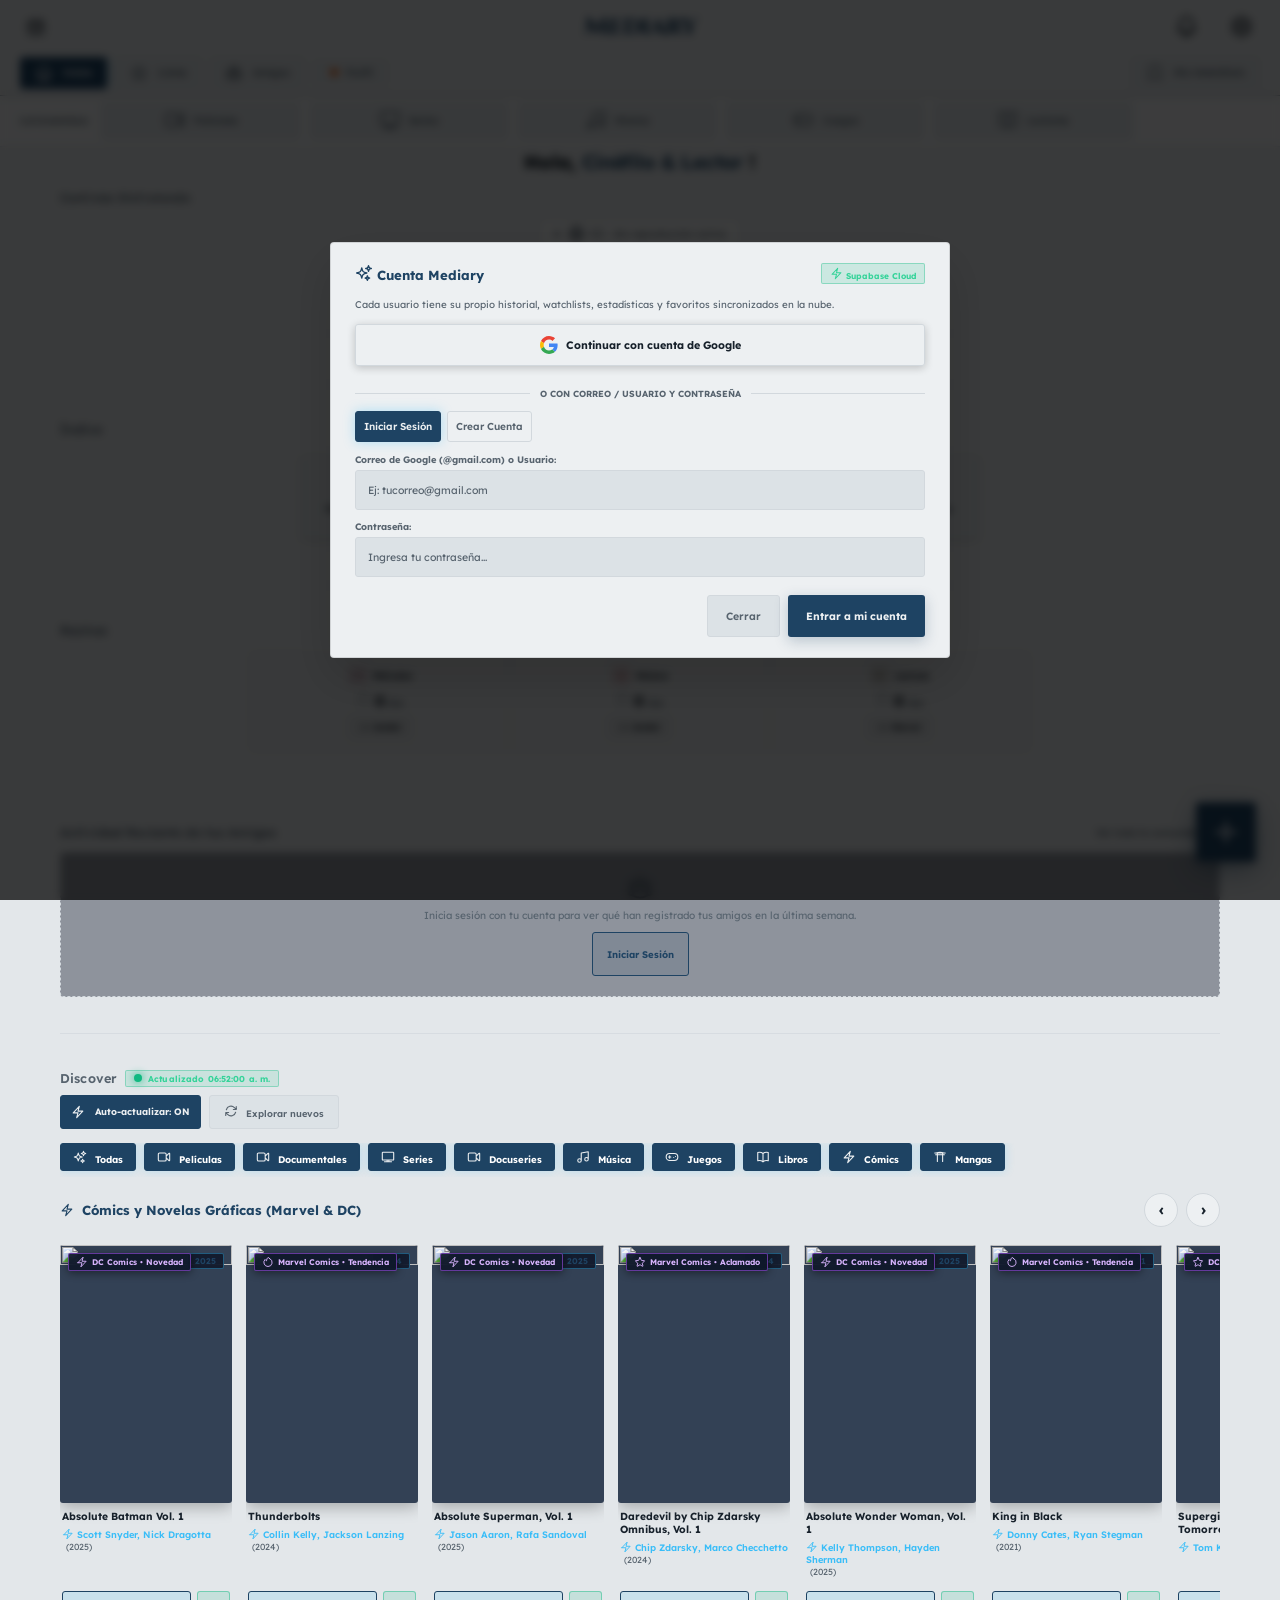
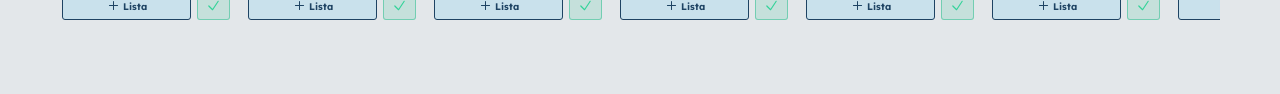
==== commit b2b90bcd: "v279: rework pestaña calendario con barra superior plana y estilo sin tarjetas" ====
--- a/index.html
+++ b/index.html
@@ -160,7 +160,7 @@
   <link rel="stylesheet" href="./styles/responsive.css?v=267">
   <link rel="stylesheet" href="./styles/themes.css?v=267">
   <link rel="stylesheet" href="./styles/profile-stats.css">
-  <link rel="stylesheet" href="./styles/calendar.css?v=278">
+  <link rel="stylesheet" href="./styles/calendar.css?v=279">
 </head>
 <body>
 <header class="app-header-integrated">
@@ -728,52 +728,32 @@
 <!-- VISTA CALENDARIO Y PRÓXIMOS ESTRENOS -->
 <div id="vista-calendario" style="display:none;">
   <div class="calendario-container">
-    <!-- 1. Cabecera de Calendario -->
+    <!-- 1. Barra superior unificada de Calendario (sin tarjetas) -->
     <div class="calendario-header-bar">
-      <div class="calendario-title-wrap">
-        <button type="button" class="btn-cal-volver-inicio btn-mediary-back" onclick="volverDesdeCalendario()" title="Volver a Inicio" data-i18n-title="cal_btn_back_home">
-          <svg class="h-icon" viewBox="0 0 24 24" fill="none" stroke="currentColor" stroke-width="2" stroke-linecap="round" stroke-linejoin="round">
-            <path d="M10.5 19.5 3 12m0 0 7.5-7.5M3 12h18"/>
-          </svg>
-        </button>
-        <h2 class="calendario-header-title">
-          <svg class="h-icon" viewBox="0 0 24 24" fill="none" stroke="currentColor" stroke-width="1.8" stroke-linecap="round" stroke-linejoin="round" style="width:20px;height:20px;color:var(--accent);">
-            <path d="M6.75 3v2.25M17.25 3v2.25M3 18.75V7.5a2.25 2.25 0 0 1 2.25-2.25h13.5A2.25 2.25 0 0 1 21 7.5v11.25m-18 0A2.25 2.25 0 0 0 5.25 21h13.5A2.25 2.25 0 0 0 21 18.75m-18 0v-7.5A2.25 2.25 0 0 1 5.25 9h13.5A2.25 2.25 0 0 1 21 9v7.5m-9-3h.008v.008H12v-.008ZM12 15h.008v.008H12V15Zm0 2.25h.008v.008H12v-.008ZM9.75 15h.008v.008H9.75V15Zm0 2.25h.008v.008H9.75v-.008ZM7.5 15h.008v.008H7.5V15Zm0 2.25h.008v.008H7.5v-.008Zm6.75-4.5h.008v.008h-.008v-.008Zm0 2.25h.008v.008h-.008V15Zm0 2.25h.008v.008h-.008v-.008Zm2.25-4.5h.008v.008H16.5v-.008Zm0 2.25h.008v.008H16.5V15Z"/>
-          </svg>
-          <span data-i18n="cal_title">Calendario</span>
-        </h2>
-      </div>
-
-      <div class="calendario-header-actions">
-        <!-- Selector de modo subvista -->
-        <div class="calendario-view-toggle">
-          <button type="button" class="btn-cal-tab active" id="btn-tab-cal-grid" onclick="cambiarModoSubvistaCalendario('grid')">
-            <svg class="h-icon" viewBox="0 0 24 24" fill="none" stroke="currentColor" stroke-width="1.8" stroke-linecap="round" stroke-linejoin="round" style="width:14px;height:14px;">
-              <rect x="3" y="4" width="18" height="18" rx="2" ry="2"></rect>
-              <line x1="16" y1="2" x2="16" y2="6"></line>
-              <line x1="8" y1="2" x2="8" y2="6"></line>
-              <line x1="3" y1="10" x2="21" y2="10"></line>
-            </svg>
-            <span data-i18n="cal_tab_grid">Calendario</span>
-          </button>
-          <button type="button" class="btn-cal-tab" id="btn-tab-cal-estrenos" onclick="cambiarModoSubvistaCalendario('estrenos')">
-            <svg class="h-icon" viewBox="0 0 24 24" fill="none" stroke="currentColor" stroke-width="1.8" stroke-linecap="round" stroke-linejoin="round" style="width:14px;height:14px;">
-              <polygon points="12 2 15.09 8.26 22 9.27 17 14.14 18.18 21.02 12 17.77 5.82 21.02 7 14.14 2 9.27 8.91 8.26 12 2"></polygon>
-            </svg>
-            <span data-i18n="cal_tab_estrenos">Próximos Estrenos</span>
-            <span class="pill-count" id="cal-badge-estrenos-count">0</span>
-          </button>
-        </div>
-
-        <!-- Botón agregar estreno -->
-        <button type="button" class="btn-agregar-estreno" onclick="abrirModalAgregarEstreno()" title="Añadir próximo estreno" data-i18n-title="cal_add_release_title">
-          <svg class="h-icon" viewBox="0 0 24 24" fill="none" stroke="currentColor" stroke-width="2" stroke-linecap="round" stroke-linejoin="round" style="width:14px;height:14px;">
-            <line x1="12" y1="5" x2="12" y2="19"></line>
-            <line x1="5" y1="12" x2="19" y2="12"></line>
-          </svg>
-          <span data-i18n="cal_btn_add_estreno">+ Próximo Estreno</span>
-        </button>
-      </div>
+      <button type="button" class="btn-cal-volver-inicio btn-subtabs-back-listas" onclick="volverDesdeCalendario()" title="Volver a Inicio" aria-label="Volver a Inicio" data-i18n-title="cal_btn_back_home" data-i18n-aria-label="cal_btn_back_home">
+        <svg class="h-icon" viewBox="0 0 24 24" fill="none" stroke="currentColor" stroke-width="2" stroke-linecap="round" stroke-linejoin="round">
+          <path d="M10.5 19.5 3 12m0 0 7.5-7.5M3 12h18"/>
+        </svg>
+      </button>
+
+      <!-- Pestañas planas de subvista -->
+      <div class="calendario-view-toggle">
+        <button type="button" class="btn-cal-tab active" id="btn-tab-cal-grid" onclick="cambiarModoSubvistaCalendario('grid')">
+          <span data-i18n="cal_tab_grid">Calendario</span>
+        </button>
+        <button type="button" class="btn-cal-tab" id="btn-tab-cal-estrenos" onclick="cambiarModoSubvistaCalendario('estrenos')">
+          <span data-i18n="cal_tab_estrenos">Próximos Estrenos</span>
+          <span class="cal-tab-count" id="cal-badge-estrenos-count">0</span>
+        </button>
+      </div>
+
+      <!-- Botón plano agregar estreno (fijo a la derecha) -->
+      <button type="button" class="btn-cal-add-flat" onclick="abrirModalAgregarEstreno()" title="Añadir próximo estreno" aria-label="Añadir próximo estreno" data-i18n-title="cal_add_release_title" data-i18n-aria-label="cal_add_release_title">
+        <svg class="h-icon" viewBox="0 0 24 24" fill="none" stroke="currentColor" stroke-width="2" stroke-linecap="round" stroke-linejoin="round" style="width:18px;height:18px;">
+          <line x1="12" y1="5" x2="12" y2="19"></line>
+          <line x1="5" y1="12" x2="19" y2="12"></line>
+        </svg>
+      </button>
     </div>
 
     <!-- 2. SUBVISTA: CALENDARIO GRID -->
@@ -872,8 +852,8 @@
         <div class="cal-estrenos-filters" id="cal-estrenos-category-filters">
           <!-- Filtros de categoría -->
         </div>
-        <div style="display:inline-flex; align-items:center; gap:8px;">
-          <input type="search" id="cal-input-search-estrenos" class="form-input" placeholder="Buscar estreno..." oninput="filtrarEstrenosLista(this.value)" style="height:34px; padding:0 10px; font-size:0.82rem; min-width:180px;" data-i18n-placeholder="ph_cal_search_release">
+        <div class="cal-estrenos-search-wrap">
+          <input type="search" id="cal-input-search-estrenos" class="search-input" placeholder="Buscar estreno..." oninput="filtrarEstrenosLista(this.value)" autocomplete="off" data-i18n-placeholder="ph_cal_search_release">
         </div>
       </div>
       <div id="cal-estrenos-cards-container">
@@ -1825,7 +1805,7 @@
 <div id="cfg-update-pwa-wrap" style="margin:14px 0; padding:12px 14px; background:rgba(56,189,248,0.06); border:1px dashed rgba(56,189,248,0.3); border-radius:3px; display:flex; align-items:center; justify-content:space-between; gap:10px;">
   <div style="min-width:0;">
     <strong style="font-size:0.86rem; color:var(--text); display:block;" data-i18n="pwa_update_title">Actualización de la App</strong>
-    <span style="font-size:0.74rem; color:var(--muted); display:block; margin-top:1px;" data-i18n="pwa_update_sub">Versión v278 • Forzar descarga de novedades</span>
+    <span style="font-size:0.74rem; color:var(--muted); display:block; margin-top:1px;" data-i18n="pwa_update_sub">Versión v279 • Forzar descarga de novedades</span>
   </div>
   <button type="button" class="cfg-link-toggle-btn" id="btn-update-pwa" onclick="forzarActualizacionApp()" style="height:auto; padding:6px 14px; background:var(--accent); color:var(--accent-contrast); font-weight:700;" data-i18n="pwa_update_btn">
     <svg class="h-icon" viewBox="0 0 24 24" fill="none" stroke="currentColor" stroke-width="1.8" stroke-linecap="round" stroke-linejoin="round" style="width:16px;height:16px;margin-right:4px;"><path d="M16.023 9.348h4.992v-.001M2.985 19.644v-4.992m0 0h4.992m-4.993 0 3.181 3.183a8.25 8.25 0 0 0 13.803-3.7M4.031 9.865a8.25 8.25 0 0 1 13.803-3.7l3.181 3.182m0-4.991v4.99"/></svg>Actualizar
--- a/styles/calendar.css
+++ b/styles/calendar.css
@@ -1682,3 +1682,340 @@
   right: auto;
 }
 
+/* ============================================================
+   REWORK VISTA CALENDARIO (BARRA SUPERIOR PLANA Y SIN TARJETAS)
+   ============================================================ */
+#vista-calendario .calendario-header-bar {
+  display: flex !important;
+  flex-direction: row !important;
+  flex-wrap: nowrap !important;
+  align-items: stretch !important;
+  justify-content: space-between !important;
+  gap: 8px !important;
+  width: 100% !important;
+  margin-bottom: 14px !important;
+  box-shadow: inset 0 -1px 0 var(--border);
+}
+
+#vista-calendario .btn-cal-volver-inicio,
+html[data-ui-style="modern"] #vista-calendario .btn-cal-volver-inicio,
+html[data-app-theme="minimalist"] #vista-calendario .btn-cal-volver-inicio {
+  background: transparent !important;
+  border: none !important;
+  border-bottom: 2px solid transparent !important;
+  border-radius: 0 !important;
+  box-shadow: none !important;
+  width: auto !important;
+  min-width: 34px !important;
+  max-width: none !important;
+  height: auto !important;
+  min-height: 0 !important;
+  padding: 9px 10px 9px 4px !important;
+  margin: 0 !important;
+  color: var(--muted) !important;
+  display: inline-flex !important;
+  align-items: center !important;
+  justify-content: center !important;
+  transform: none !important;
+}
+
+#vista-calendario .btn-cal-volver-inicio:hover,
+html[data-ui-style="modern"] #vista-calendario .btn-cal-volver-inicio:hover {
+  background: transparent !important;
+  border: none !important;
+  border-bottom: 2px solid rgba(148, 163, 184, 0.35) !important;
+  color: var(--text) !important;
+  box-shadow: none !important;
+}
+
+#vista-calendario .calendario-view-toggle {
+  display: flex !important;
+  flex-direction: row !important;
+  flex-wrap: nowrap !important;
+  align-items: stretch !important;
+  flex: 1 1 auto !important;
+  min-width: 0 !important;
+  gap: 6px !important;
+  background: transparent !important;
+  border: none !important;
+  border-radius: 0 !important;
+  padding: 0 !important;
+  margin: 0 !important;
+  overflow-x: auto !important;
+  overflow-y: hidden !important;
+  scrollbar-width: none;
+  -webkit-overflow-scrolling: touch;
+}
+
+#vista-calendario .calendario-view-toggle::-webkit-scrollbar {
+  display: none;
+}
+
+#vista-calendario .btn-cal-tab {
+  background: transparent !important;
+  border: none !important;
+  border-bottom: 2px solid transparent !important;
+  border-radius: 0 !important;
+  box-shadow: none !important;
+  padding: 9px 10px !important;
+  margin: 0 !important;
+  font-size: 0.88rem !important;
+  font-weight: 700 !important;
+  color: var(--muted) !important;
+  white-space: nowrap !important;
+  flex-shrink: 0 !important;
+  display: inline-flex !important;
+  align-items: center !important;
+  gap: 5px !important;
+  transition: color 0.16s ease, border-color 0.16s ease !important;
+}
+
+#vista-calendario .btn-cal-tab:hover {
+  color: var(--text) !important;
+}
+
+#vista-calendario .btn-cal-tab.active {
+  background: transparent !important;
+  border: none !important;
+  border-bottom: 2px solid var(--accent) !important;
+  color: var(--accent) !important;
+  font-weight: 800 !important;
+}
+
+#vista-calendario .cal-tab-count {
+  font-size: 0.78rem;
+  font-weight: 700;
+  opacity: 0.8;
+}
+
+#vista-calendario .cal-tab-count::before {
+  content: "(";
+}
+
+#vista-calendario .cal-tab-count::after {
+  content: ")";
+}
+
+#vista-calendario .btn-cal-add-flat {
+  background: transparent !important;
+  border: none !important;
+  border-bottom: 2px solid transparent !important;
+  border-radius: 0 !important;
+  box-shadow: none !important;
+  padding: 9px 4px 9px 10px !important;
+  margin: 0 !important;
+  min-width: 34px !important;
+  color: var(--accent) !important;
+  display: inline-flex !important;
+  align-items: center !important;
+  justify-content: center !important;
+  flex-shrink: 0 !important;
+  cursor: pointer !important;
+  transition: opacity 0.16s ease, transform 0.16s ease !important;
+}
+
+#vista-calendario .btn-cal-add-flat:hover {
+  opacity: 0.78;
+}
+
+#vista-calendario .btn-cal-add-flat:active {
+  transform: scale(0.92);
+}
+
+/* Barra de navegación del mes: sin tarjeta, flotando en el fondo */
+#vista-calendario .calendario-nav-bar {
+  background: transparent !important;
+  border: none !important;
+  border-radius: 0 !important;
+  box-shadow: none !important;
+  padding: 2px 0 8px 0 !important;
+  margin-bottom: 6px !important;
+}
+
+#vista-calendario .cal-nav-btn {
+  background: transparent !important;
+  border: none !important;
+  box-shadow: none !important;
+  border-radius: 4px !important;
+  width: 32px !important;
+  height: 32px !important;
+  color: var(--muted) !important;
+  font-size: 1.25rem !important;
+}
+
+#vista-calendario .cal-nav-btn:hover {
+  background: transparent !important;
+  border: none !important;
+  color: var(--accent) !important;
+}
+
+#vista-calendario .cal-dd-trigger {
+  background: transparent !important;
+  border: none !important;
+  box-shadow: none !important;
+  border-radius: 0 !important;
+  padding: 4px 6px !important;
+  font-size: 0.94rem !important;
+  font-weight: 800 !important;
+}
+
+#vista-calendario .cal-dd-trigger:hover,
+#vista-calendario .cal-dd-trigger.active {
+  background: transparent !important;
+  border: none !important;
+  color: var(--accent) !important;
+}
+
+#vista-calendario .btn-cal-hoy {
+  background: transparent !important;
+  border: none !important;
+  box-shadow: none !important;
+  padding: 4px 8px !important;
+  color: var(--accent) !important;
+  font-size: 0.8rem !important;
+  font-weight: 800 !important;
+}
+
+#vista-calendario .btn-cal-hoy:hover {
+  opacity: 0.75;
+}
+
+/* Grilla del calendario: sin tarjetas envolventes ni celdas enmarcadas */
+#vista-calendario .cal-grid-wrapper {
+  background: transparent !important;
+  border: none !important;
+  border-radius: 0 !important;
+  box-shadow: none !important;
+  padding: 0 !important;
+  margin-bottom: 14px !important;
+}
+
+#vista-calendario .cal-day-cell {
+  background: transparent !important;
+  border: 1px solid transparent !important;
+  border-radius: 6px !important;
+  box-shadow: none !important;
+  min-height: 48px;
+  padding: 5px 2px;
+}
+
+#vista-calendario .cal-day-cell:hover {
+  background: rgba(148, 163, 184, 0.08) !important;
+  border-color: transparent !important;
+}
+
+#vista-calendario .cal-day-cell.cal-dia-hoy {
+  border-color: rgba(var(--accent-rgb, 56, 189, 248), 0.45) !important;
+}
+
+#vista-calendario .cal-day-cell.cal-dia-seleccionado {
+  background: rgba(var(--accent-rgb, 56, 189, 248), 0.14) !important;
+  border-color: var(--accent) !important;
+  box-shadow: none !important;
+}
+
+/* Inspector del día seleccionado: flotando en el fondo sin tarjeta */
+#vista-calendario .cal-day-detail-box {
+  background: transparent !important;
+  border: none !important;
+  border-top: 1px solid var(--border) !important;
+  border-radius: 0 !important;
+  box-shadow: none !important;
+  padding: 14px 0 0 0 !important;
+  margin-bottom: 20px !important;
+}
+
+#vista-calendario .cal-detail-header {
+  border-bottom: none !important;
+  padding-bottom: 2px !important;
+  margin-bottom: 10px !important;
+}
+
+/* Filas de obras y estrenos: flotando en el fondo con separador sutil */
+#vista-calendario .cal-cards-list {
+  gap: 0 !important;
+}
+
+#vista-calendario .cal-work-card {
+  background: transparent !important;
+  border: none !important;
+  border-bottom: 1px solid var(--border) !important;
+  border-radius: 0 !important;
+  box-shadow: none !important;
+  padding: 10px 2px !important;
+}
+
+#vista-calendario .cal-work-card:last-child {
+  border-bottom: none !important;
+}
+
+#vista-calendario .cal-work-card:hover {
+  background: rgba(148, 163, 184, 0.04) !important;
+}
+
+#vista-calendario .btn-agregar-estreno {
+  background: transparent !important;
+  border: 1px dashed var(--border) !important;
+  color: var(--accent) !important;
+  border-radius: 4px !important;
+}
+
+#vista-calendario .btn-agregar-estreno:hover {
+  border-color: var(--accent) !important;
+  background: rgba(var(--accent-rgb, 56, 189, 248), 0.08) !important;
+}
+
+/* Subvista Próximos Estrenos: barra de filtros plana y buscador limpio */
+#vista-calendario .cal-estrenos-header-bar {
+  flex-direction: column !important;
+  align-items: stretch !important;
+  gap: 10px !important;
+  margin-bottom: 12px !important;
+}
+
+#vista-calendario .cal-estrenos-filters {
+  display: flex !important;
+  flex-wrap: nowrap !important;
+  overflow-x: auto !important;
+  overflow-y: hidden !important;
+  gap: 4px !important;
+  border-bottom: 1px solid var(--border) !important;
+  scrollbar-width: none;
+  -webkit-overflow-scrolling: touch;
+}
+
+#vista-calendario .cal-estrenos-filters::-webkit-scrollbar {
+  display: none;
+}
+
+#vista-calendario .cal-estreno-filter-btn {
+  background: transparent !important;
+  border: none !important;
+  border-bottom: 2px solid transparent !important;
+  border-radius: 0 !important;
+  box-shadow: none !important;
+  padding: 7px 10px !important;
+  white-space: nowrap !important;
+  flex-shrink: 0 !important;
+}
+
+#vista-calendario .cal-estreno-filter-btn:hover {
+  color: var(--text) !important;
+}
+
+#vista-calendario .cal-estreno-filter-btn.active {
+  background: transparent !important;
+  border-bottom: 2px solid var(--accent) !important;
+  color: var(--accent) !important;
+}
+
+#vista-calendario .cal-estrenos-search-wrap {
+  width: 100%;
+}
+
+#vista-calendario #cal-input-search-estrenos {
+  width: 100%;
+  box-sizing: border-box;
+}
+
+
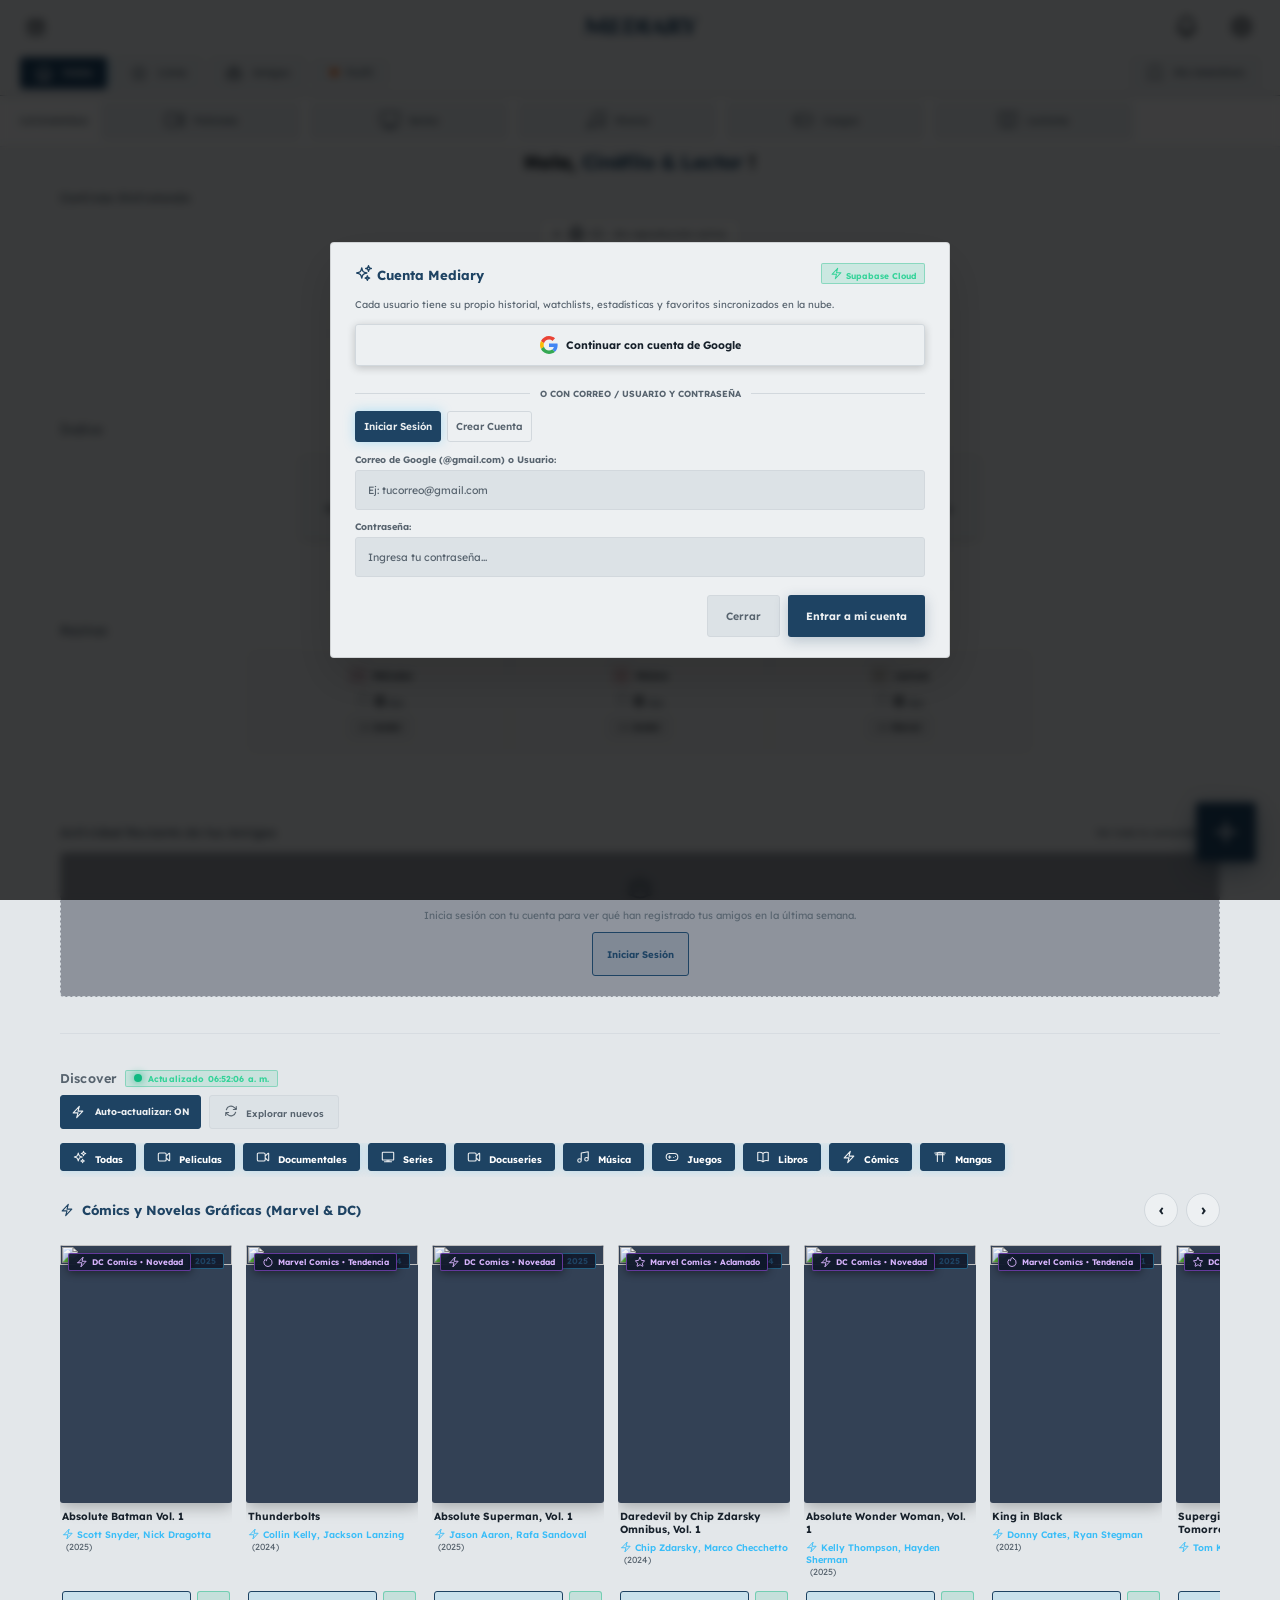
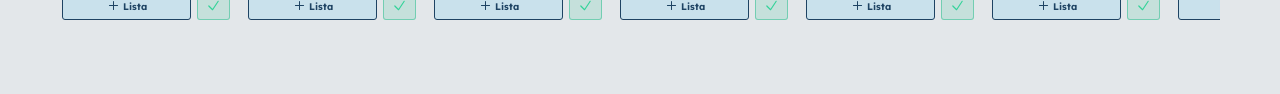
==== commit 5dfa8953: "v280: mantener grilla de calendario en tarjeta con días claramente separados" ====
--- a/index.html
+++ b/index.html
@@ -160,7 +160,7 @@
   <link rel="stylesheet" href="./styles/responsive.css?v=267">
   <link rel="stylesheet" href="./styles/themes.css?v=267">
   <link rel="stylesheet" href="./styles/profile-stats.css">
-  <link rel="stylesheet" href="./styles/calendar.css?v=279">
+  <link rel="stylesheet" href="./styles/calendar.css?v=280">
 </head>
 <body>
 <header class="app-header-integrated">
@@ -1805,7 +1805,7 @@
 <div id="cfg-update-pwa-wrap" style="margin:14px 0; padding:12px 14px; background:rgba(56,189,248,0.06); border:1px dashed rgba(56,189,248,0.3); border-radius:3px; display:flex; align-items:center; justify-content:space-between; gap:10px;">
   <div style="min-width:0;">
     <strong style="font-size:0.86rem; color:var(--text); display:block;" data-i18n="pwa_update_title">Actualización de la App</strong>
-    <span style="font-size:0.74rem; color:var(--muted); display:block; margin-top:1px;" data-i18n="pwa_update_sub">Versión v279 • Forzar descarga de novedades</span>
+    <span style="font-size:0.74rem; color:var(--muted); display:block; margin-top:1px;" data-i18n="pwa_update_sub">Versión v280 • Forzar descarga de novedades</span>
   </div>
   <button type="button" class="cfg-link-toggle-btn" id="btn-update-pwa" onclick="forzarActualizacionApp()" style="height:auto; padding:6px 14px; background:var(--accent); color:var(--accent-contrast); font-weight:700;" data-i18n="pwa_update_btn">
     <svg class="h-icon" viewBox="0 0 24 24" fill="none" stroke="currentColor" stroke-width="1.8" stroke-linecap="round" stroke-linejoin="round" style="width:16px;height:16px;margin-right:4px;"><path d="M16.023 9.348h4.992v-.001M2.985 19.644v-4.992m0 0h4.992m-4.993 0 3.181 3.183a8.25 8.25 0 0 0 13.803-3.7M4.031 9.865a8.25 8.25 0 0 1 13.803-3.7l3.181 3.182m0-4.991v4.99"/></svg>Actualizar
--- a/styles/calendar.css
+++ b/styles/calendar.css
@@ -1880,38 +1880,42 @@
   opacity: 0.75;
 }
 
-/* Grilla del calendario: sin tarjetas envolventes ni celdas enmarcadas */
+/* Grilla del calendario: en tarjeta con días claramente separados entre sí */
 #vista-calendario .cal-grid-wrapper {
-  background: transparent !important;
-  border: none !important;
-  border-radius: 0 !important;
-  box-shadow: none !important;
-  padding: 0 !important;
-  margin-bottom: 14px !important;
+  background: var(--card) !important;
+  border: 1px solid var(--border) !important;
+  border-radius: 4px !important;
+  padding: 10px !important;
+  margin-bottom: 16px !important;
+}
+
+#vista-calendario .cal-weekdays-grid,
+#vista-calendario .cal-days-grid {
+  gap: 5px !important;
 }
 
 #vista-calendario .cal-day-cell {
-  background: transparent !important;
-  border: 1px solid transparent !important;
-  border-radius: 6px !important;
-  box-shadow: none !important;
-  min-height: 48px;
-  padding: 5px 2px;
+  background: var(--bg) !important;
+  border: 1px solid var(--border) !important;
+  border-radius: 4px !important;
+  box-shadow: none !important;
+  min-height: 52px;
+  padding: 5px 4px;
 }
 
 #vista-calendario .cal-day-cell:hover {
-  background: rgba(148, 163, 184, 0.08) !important;
-  border-color: transparent !important;
+  background: var(--card-hover) !important;
+  border-color: var(--muted) !important;
 }
 
 #vista-calendario .cal-day-cell.cal-dia-hoy {
-  border-color: rgba(var(--accent-rgb, 56, 189, 248), 0.45) !important;
+  border-color: var(--accent) !important;
 }
 
 #vista-calendario .cal-day-cell.cal-dia-seleccionado {
   background: rgba(var(--accent-rgb, 56, 189, 248), 0.14) !important;
   border-color: var(--accent) !important;
-  box-shadow: none !important;
+  box-shadow: 0 0 0 1px var(--accent) !important;
 }
 
 /* Inspector del día seleccionado: flotando en el fondo sin tarjeta */
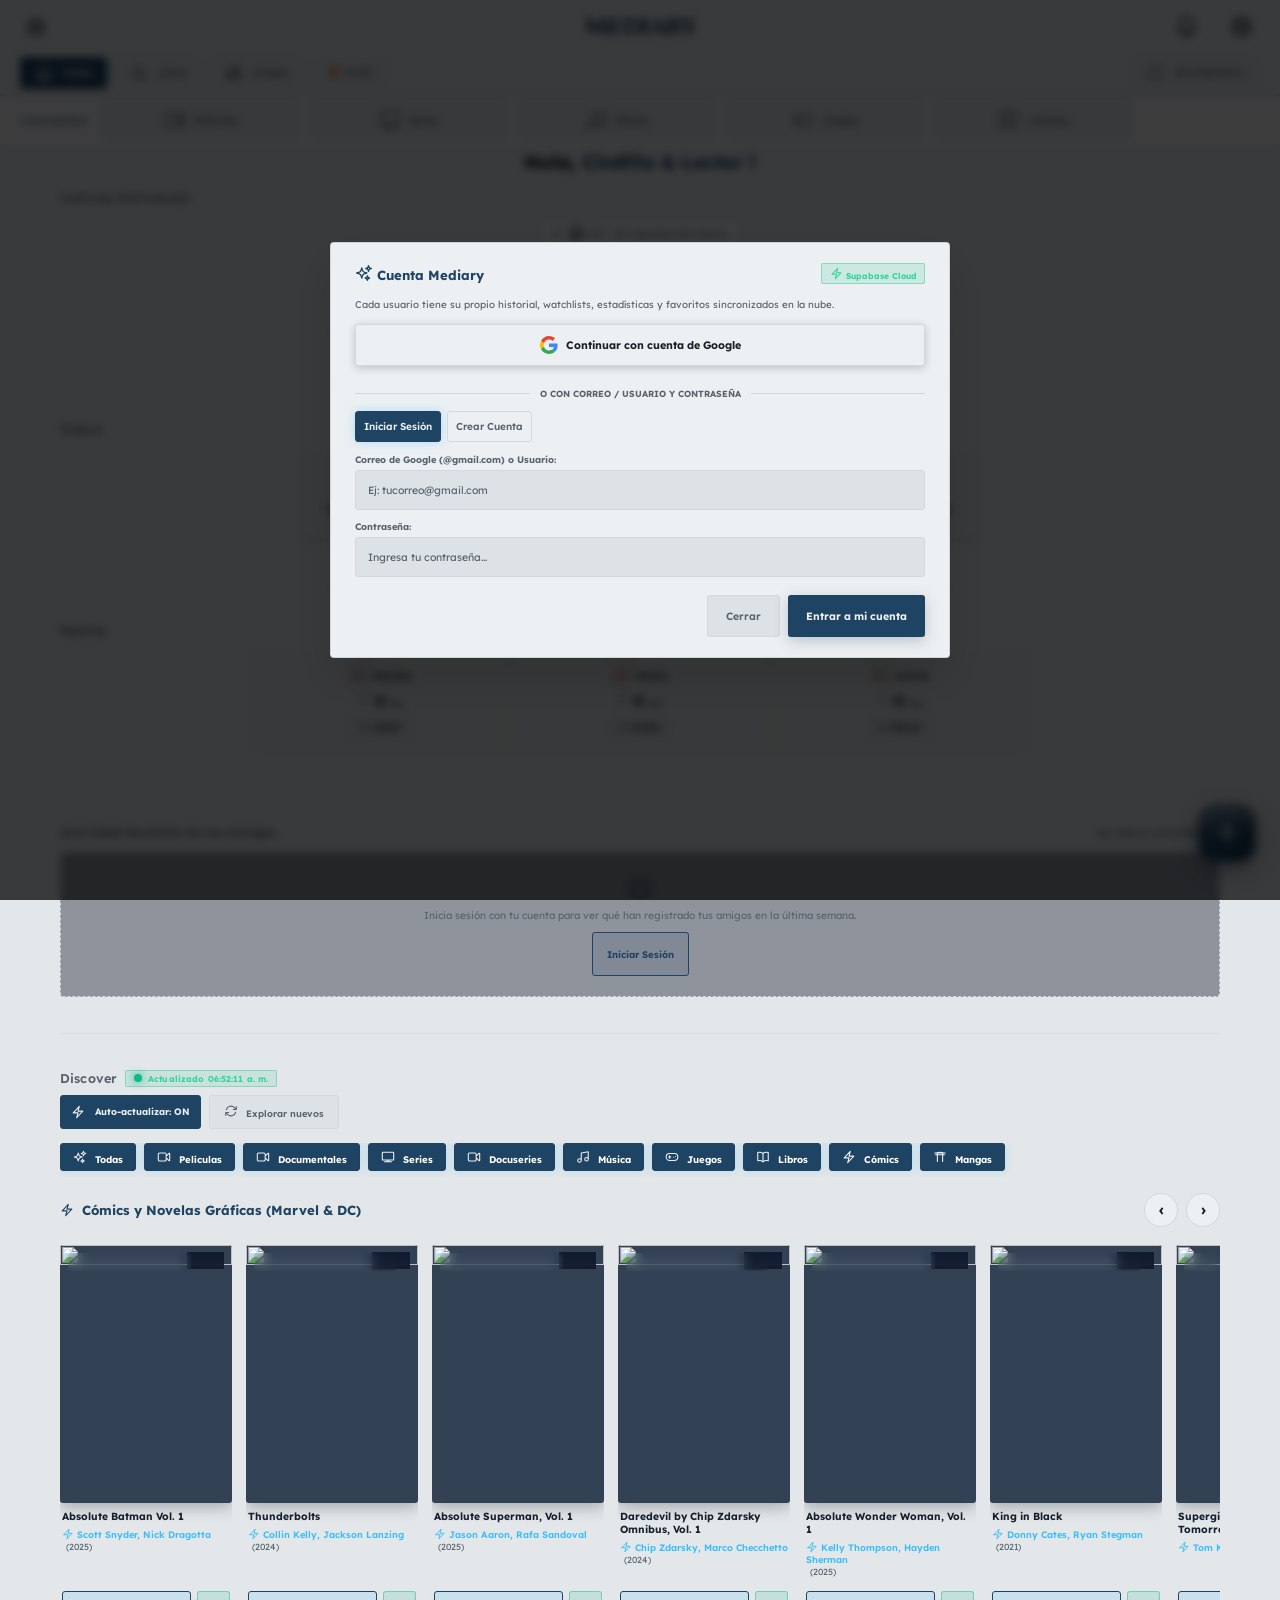
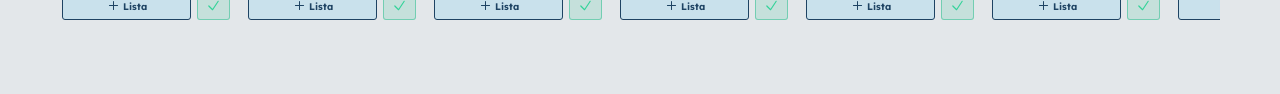
==== commit 9d0fca8d: "v281: corregir doble animación en Listas, estilizar FAB agregado rápido y menú inferior glass" ====
--- a/index.html
+++ b/index.html
@@ -160,7 +160,7 @@
   <link rel="stylesheet" href="./styles/responsive.css?v=267">
   <link rel="stylesheet" href="./styles/themes.css?v=267">
   <link rel="stylesheet" href="./styles/profile-stats.css">
-  <link rel="stylesheet" href="./styles/calendar.css?v=280">
+  <link rel="stylesheet" href="./styles/calendar.css?v=281">
 </head>
 <body>
 <header class="app-header-integrated">
@@ -1805,7 +1805,7 @@
 <div id="cfg-update-pwa-wrap" style="margin:14px 0; padding:12px 14px; background:rgba(56,189,248,0.06); border:1px dashed rgba(56,189,248,0.3); border-radius:3px; display:flex; align-items:center; justify-content:space-between; gap:10px;">
   <div style="min-width:0;">
     <strong style="font-size:0.86rem; color:var(--text); display:block;" data-i18n="pwa_update_title">Actualización de la App</strong>
-    <span style="font-size:0.74rem; color:var(--muted); display:block; margin-top:1px;" data-i18n="pwa_update_sub">Versión v280 • Forzar descarga de novedades</span>
+    <span style="font-size:0.74rem; color:var(--muted); display:block; margin-top:1px;" data-i18n="pwa_update_sub">Versión v281 • Forzar descarga de novedades</span>
   </div>
   <button type="button" class="cfg-link-toggle-btn" id="btn-update-pwa" onclick="forzarActualizacionApp()" style="height:auto; padding:6px 14px; background:var(--accent); color:var(--accent-contrast); font-weight:700;" data-i18n="pwa_update_btn">
     <svg class="h-icon" viewBox="0 0 24 24" fill="none" stroke="currentColor" stroke-width="1.8" stroke-linecap="round" stroke-linejoin="round" style="width:16px;height:16px;margin-right:4px;"><path d="M16.023 9.348h4.992v-.001M2.985 19.644v-4.992m0 0h4.992m-4.993 0 3.181 3.183a8.25 8.25 0 0 0 13.803-3.7M4.031 9.865a8.25 8.25 0 0 1 13.803-3.7l3.181 3.182m0-4.991v4.99"/></svg>Actualizar
@@ -3049,7 +3049,7 @@
   <script defer src="./js/integrations/steam.js"></script>
   <script defer src="./js/integrations/lastfm.js"></script>
   <script defer src="./js/integrations/playstation.js"></script>
-  <script defer src="./js/features/navigation.js?v=275"></script>
+  <script defer src="./js/features/navigation.js?v=281"></script>
   <script defer src="./js/features/catalog.js?v=278"></script>
   <script defer src="./js/features/calendar.js?v=267"></script>
   <script defer src="./js/main.js"></script>
--- a/styles/calendar.css
+++ b/styles/calendar.css
@@ -2022,4 +2022,103 @@
   box-sizing: border-box;
 }
 
-
+/* ============================================================
+   BOTÓN AGREGADO RÁPIDO LLAMATIVO + MENÚ INFERIOR GLASS
+   ============================================================ */
+@keyframes quickAddPulseGlow {
+  0%, 100% {
+    box-shadow: 0 10px 26px rgba(var(--accent-rgb, 56, 189, 248), 0.42),
+                0 4px 12px rgba(0, 0, 0, 0.28),
+                0 0 0 0 rgba(var(--accent-rgb, 56, 189, 248), 0.35),
+                inset 0 1.5px 1px rgba(255, 255, 255, 0.48),
+                inset 0 -2px 6px rgba(0, 0, 0, 0.16);
+  }
+  50% {
+    box-shadow: 0 12px 32px rgba(var(--accent-rgb, 56, 189, 248), 0.56),
+                0 6px 14px rgba(0, 0, 0, 0.3),
+                0 0 0 6px rgba(var(--accent-rgb, 56, 189, 248), 0),
+                inset 0 1.5px 1px rgba(255, 255, 255, 0.55),
+                inset 0 -2px 6px rgba(0, 0, 0, 0.16);
+  }
+}
+
+#home-fab-quick-add.home-fab-quick-add {
+  position: relative !important;
+  width: 58px !important;
+  height: 58px !important;
+  border-radius: 18px !important;
+  background: var(--accent) !important;
+  background-image: linear-gradient(135deg, color-mix(in srgb, var(--accent) 82%, #ffffff) 0%, var(--accent) 52%, color-mix(in srgb, var(--accent) 78%, #000000) 100%) !important;
+  color: var(--accent-contrast, #091428) !important;
+  border: 1px solid rgba(255, 255, 255, 0.38) !important;
+  animation: quickAddPulseGlow 3.2s ease-in-out infinite;
+  transition: transform 0.24s cubic-bezier(0.22, 1, 0.36, 1), filter 0.22s ease, box-shadow 0.22s ease !important;
+  overflow: hidden;
+}
+
+#home-fab-quick-add.home-fab-quick-add::before {
+  content: "";
+  position: absolute;
+  inset: 0;
+  background: linear-gradient(180deg, rgba(255, 255, 255, 0.32) 0%, rgba(255, 255, 255, 0) 52%);
+  pointer-events: none;
+}
+
+#home-fab-quick-add.home-fab-quick-add svg {
+  width: 28px !important;
+  height: 28px !important;
+  position: relative;
+  z-index: 1;
+  transition: transform 0.28s cubic-bezier(0.34, 1.56, 0.64, 1) !important;
+}
+
+#home-fab-quick-add.home-fab-quick-add:hover {
+  transform: translateY(-3px) scale(1.06) !important;
+  filter: brightness(1.08);
+}
+
+#home-fab-quick-add.home-fab-quick-add:hover svg {
+  transform: rotate(90deg) scale(1.08) !important;
+}
+
+#home-fab-quick-add.home-fab-quick-add:active {
+  transform: scale(0.93) !important;
+}
+
+@media (max-width: 768px) {
+  #home-fab-quick-add.home-fab-quick-add {
+    width: 54px !important;
+    height: 54px !important;
+    border-radius: 17px !important;
+  }
+  #home-fab-quick-add.home-fab-quick-add svg {
+    width: 26px !important;
+    height: 26px !important;
+  }
+}
+
+/* Menú inferior flotante con transparencia y efecto Glass */
+#mobile-bottom-nav.mobile-bottom-nav,
+[data-theme] #mobile-bottom-nav.mobile-bottom-nav,
+html[data-app-theme="minimalist"] #mobile-bottom-nav.mobile-bottom-nav {
+  background: rgba(25, 31, 36, 0.48) !important;
+  background: color-mix(in srgb, var(--card) 48%, transparent) !important;
+  backdrop-filter: blur(22px) saturate(185%) !important;
+  -webkit-backdrop-filter: blur(22px) saturate(185%) !important;
+  border: 1px solid color-mix(in srgb, var(--text) 14%, rgba(255, 255, 255, 0.2)) !important;
+  box-shadow: 0 14px 36px rgba(0, 0, 0, 0.26),
+              inset 0 1px 1px rgba(255, 255, 255, 0.28),
+              inset 0 -1px 1px rgba(0, 0, 0, 0.08) !important;
+}
+
+#mobile-bottom-nav .mobile-nav-indicator {
+  background: rgba(var(--accent-rgb, 56, 189, 248), 0.16) !important;
+  background: color-mix(in srgb, var(--accent) 18%, transparent) !important;
+  border: 1px solid color-mix(in srgb, var(--accent) 32%, rgba(255, 255, 255, 0.22)) !important;
+  backdrop-filter: blur(10px) !important;
+  -webkit-backdrop-filter: blur(10px) !important;
+  box-shadow: inset 0 1px 1px rgba(255, 255, 255, 0.24), 0 4px 12px rgba(0, 0, 0, 0.14) !important;
+}
+
+
+
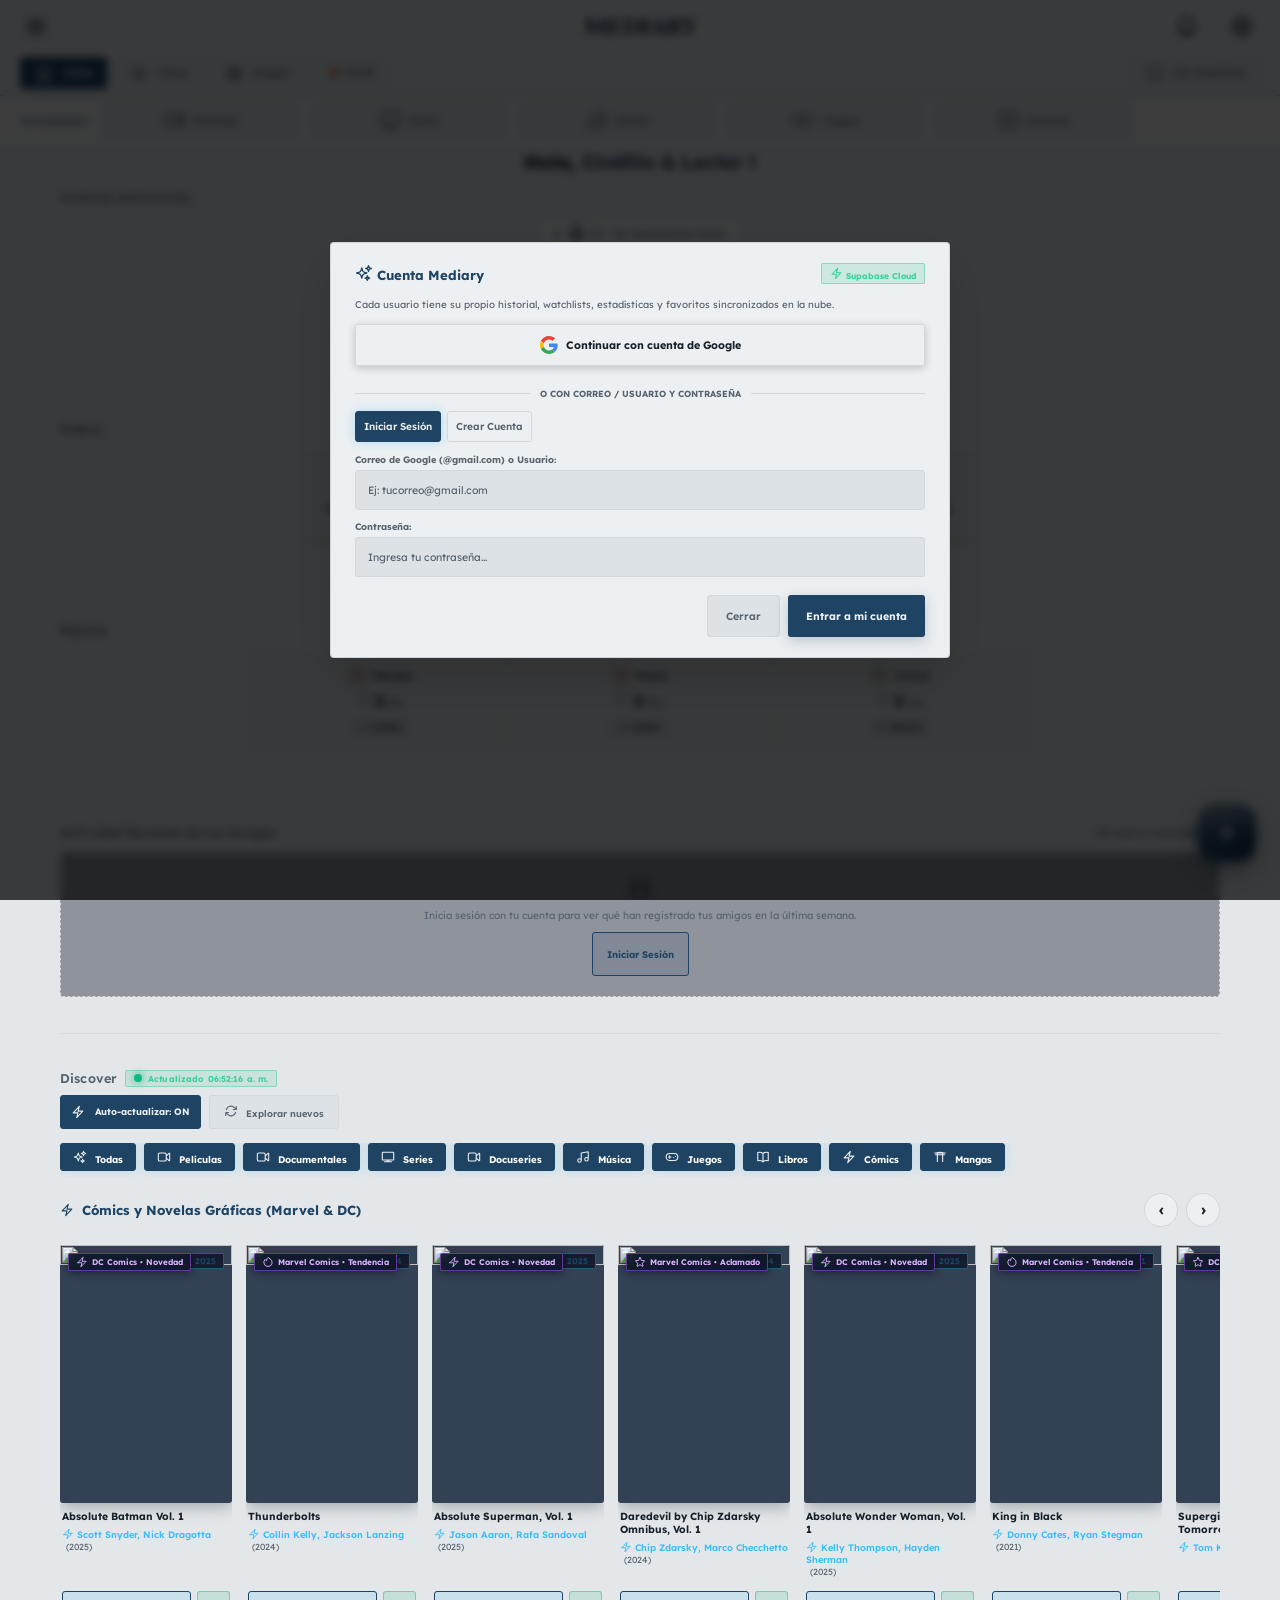
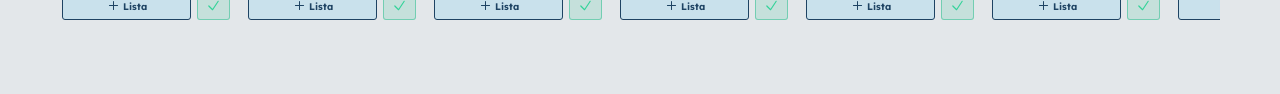
==== commit 5124b4d3: "v282: aparición instantánea de FAB agregado rápido y mayor transparencia glass en menú inferior" ====
--- a/index.html
+++ b/index.html
@@ -160,7 +160,7 @@
   <link rel="stylesheet" href="./styles/responsive.css?v=267">
   <link rel="stylesheet" href="./styles/themes.css?v=267">
   <link rel="stylesheet" href="./styles/profile-stats.css">
-  <link rel="stylesheet" href="./styles/calendar.css?v=281">
+  <link rel="stylesheet" href="./styles/calendar.css?v=282">
 </head>
 <body>
 <header class="app-header-integrated">
@@ -215,13 +215,6 @@
       </div>
 
       <hr class="home-section-divider">
-
-      <!-- BOTÓN FLOTANTE DE INICIO: AGREGADO RÁPIDO -->
-      <div class="home-floating-actions" id="home-floating-actions">
-        <button type="button" class="home-fab-btn home-fab-quick-add" id="home-fab-quick-add" onclick="abrirModalAgregadoRapido()" title="Agregado Rápido" aria-label="Agregado Rápido" data-i18n-title="btn_quick_add_hero" data-i18n-aria-label="btn_quick_add_hero">
-          <svg class="h-icon" viewBox="0 0 24 24" fill="none" stroke="currentColor" stroke-width="2.8" stroke-linecap="round" stroke-linejoin="round"><path d="M12 4.5v15m7.5-7.5h-15"/></svg>
-        </button>
-      </div>
 
       <!-- 4. ÍNDICE (SUBCATEGORÍAS) -->
       <div class="home-clean-section" id="home-sec-subcats">
@@ -993,7 +986,13 @@
  <!-- VISTA NORMAL DE HISTORIAL -->
 <div id="seccion-historial-contenido">
   <div class="table-container"> <table class="history-table"><thead id="thead-historial"></thead><tbody id="tbody-historial"></tbody></table> </div> <div class="mobile-history-list" id="mobile-history-cards"></div> </div> <!-- VISTA EXCLUSIVA DE WATCHLIST --> <div id="seccion-watchlist-contenido" style="display:none;"> <div class="history-header"> <div class="history-title" id="titulo-watchlist-nombre" data-i18n="wl_default_title">Watchlist (0)</div>
-<div style="display:flex; align-items:center; gap:8px; flex-wrap:wrap;"> <button type="button" class="btn-recommend" id="btn-ruleta-amigo-seccion" onclick="abrirModalRuletaPeliculas()" style="background:var(--accent-warm-subtle); border:1.5px solid var(--accent-warm-border); color:var(--accent-warm); font-weight:700;"> <svg class="h-icon" viewBox="0 0 24 24" fill="none" stroke="currentColor" stroke-width="1.8" stroke-linecap="round" stroke-linejoin="round" style="width:16px;height:16px;margin-right:4px;"><path d="m15.75 10.5 4.72-4.72a.75.75 0 0 1 1.28.53v11.38a.75.75 0 0 1-1.28.53l-4.72-4.72M4.5 18.75h9a2.25 2.25 0 0 0 2.25-2.25v-9a2.25 2.25 0 0 0-2.25-2.25h-9A2.25 2.25 0 0 0 2.25 7.5v9a2.25 2.25 0 0 0 2.25 2.25Z"/></svg><span data-i18n="btn_roulette_friend">Ruleta con Amigo</span> </button> <button type="button" class="btn-recommend" id="btn-recomendar-azar" onclick="iniciarRecomendacionAzar()"> <svg class="h-icon" viewBox="0 0 24 24" fill="none" stroke="currentColor" stroke-width="1.8" stroke-linecap="round" stroke-linejoin="round" style="width:16px;height:16px;margin-right:4px;"><path d="M19.5 12c0-1.232-.046-2.453-.138-3.662a4.006 4.006 0 0 0-3.7-3.7 48.678 48.678 0 0 0-7.324 0 4.006 4.006 0 0 0-3.7 3.7c-.017.22-.032.441-.046.662M19.5 12l3-3m-3 3-3-3m-12 3c0 1.232.046 2.453.138 3.662a4.006 4.006 0 0 0 3.7 3.7 48.656 48.656 0 0 0 7.324 0 4.006 4.006 0 0 0 3.7-3.7c.017-.22.032-.441.046-.662M4.5 12l3 3m-3-3-3 3"/></svg><span data-i18n="btn_recommend_shuffle">Recomiéndame</span> </button> </div> </div> <div class="watchlist-grid" id="grid-watchlist-items"></div> </div> </div> </div> <!-- MENÚ FLOTANTE MÓVIL CON 4 BOTONES -->
+<div style="display:flex; align-items:center; gap:8px; flex-wrap:wrap;"> <button type="button" class="btn-recommend" id="btn-ruleta-amigo-seccion" onclick="abrirModalRuletaPeliculas()" style="background:var(--accent-warm-subtle); border:1.5px solid var(--accent-warm-border); color:var(--accent-warm); font-weight:700;"> <svg class="h-icon" viewBox="0 0 24 24" fill="none" stroke="currentColor" stroke-width="1.8" stroke-linecap="round" stroke-linejoin="round" style="width:16px;height:16px;margin-right:4px;"><path d="m15.75 10.5 4.72-4.72a.75.75 0 0 1 1.28.53v11.38a.75.75 0 0 1-1.28.53l-4.72-4.72M4.5 18.75h9a2.25 2.25 0 0 0 2.25-2.25v-9a2.25 2.25 0 0 0-2.25-2.25h-9A2.25 2.25 0 0 0 2.25 7.5v9a2.25 2.25 0 0 0 2.25 2.25Z"/></svg><span data-i18n="btn_roulette_friend">Ruleta con Amigo</span> </button> <button type="button" class="btn-recommend" id="btn-recomendar-azar" onclick="iniciarRecomendacionAzar()"> <svg class="h-icon" viewBox="0 0 24 24" fill="none" stroke="currentColor" stroke-width="1.8" stroke-linecap="round" stroke-linejoin="round" style="width:16px;height:16px;margin-right:4px;"><path d="M19.5 12c0-1.232-.046-2.453-.138-3.662a4.006 4.006 0 0 0-3.7-3.7 48.678 48.678 0 0 0-7.324 0 4.006 4.006 0 0 0-3.7 3.7c-.017.22-.032.441-.046.662M19.5 12l3-3m-3 3-3-3m-12 3c0 1.232.046 2.453.138 3.662a4.006 4.006 0 0 0 3.7 3.7 48.656 48.656 0 0 0 7.324 0 4.006 4.006 0 0 0 3.7-3.7c.017-.22.032-.441.046-.662M4.5 12l3 3m-3-3-3 3"/></svg><span data-i18n="btn_recommend_shuffle">Recomiéndame</span> </button> </div> </div> <div class="watchlist-grid" id="grid-watchlist-items"></div> </div> </div> </div> <!-- BOTÓN FLOTANTE DE INICIO: AGREGADO RÁPIDO (FUERA DE #vista-inicio PARA POSITION FIXED INSTANTÁNEO) -->
+<div class="home-floating-actions" id="home-floating-actions">
+  <button type="button" class="home-fab-btn home-fab-quick-add" id="home-fab-quick-add" onclick="abrirModalAgregadoRapido()" title="Agregado Rápido" aria-label="Agregado Rápido" data-i18n-title="btn_quick_add_hero" data-i18n-aria-label="btn_quick_add_hero">
+    <svg class="h-icon" viewBox="0 0 24 24" fill="none" stroke="currentColor" stroke-width="2.8" stroke-linecap="round" stroke-linejoin="round"><path d="M12 4.5v15m7.5-7.5h-15"/></svg>
+  </button>
+</div>
+<!-- MENÚ FLOTANTE MÓVIL CON 4 BOTONES -->
 <nav class="mobile-bottom-nav" id="mobile-bottom-nav">
   <div class="mobile-nav-indicator" id="mobile-nav-indicator"></div>
   <button type="button" class="mobile-nav-btn active" id="m-btn-inicio" onclick="irInicio()">
@@ -1805,7 +1804,7 @@
 <div id="cfg-update-pwa-wrap" style="margin:14px 0; padding:12px 14px; background:rgba(56,189,248,0.06); border:1px dashed rgba(56,189,248,0.3); border-radius:3px; display:flex; align-items:center; justify-content:space-between; gap:10px;">
   <div style="min-width:0;">
     <strong style="font-size:0.86rem; color:var(--text); display:block;" data-i18n="pwa_update_title">Actualización de la App</strong>
-    <span style="font-size:0.74rem; color:var(--muted); display:block; margin-top:1px;" data-i18n="pwa_update_sub">Versión v281 • Forzar descarga de novedades</span>
+    <span style="font-size:0.74rem; color:var(--muted); display:block; margin-top:1px;" data-i18n="pwa_update_sub">Versión v282 • Forzar descarga de novedades</span>
   </div>
   <button type="button" class="cfg-link-toggle-btn" id="btn-update-pwa" onclick="forzarActualizacionApp()" style="height:auto; padding:6px 14px; background:var(--accent); color:var(--accent-contrast); font-weight:700;" data-i18n="pwa_update_btn">
     <svg class="h-icon" viewBox="0 0 24 24" fill="none" stroke="currentColor" stroke-width="1.8" stroke-linecap="round" stroke-linejoin="round" style="width:16px;height:16px;margin-right:4px;"><path d="M16.023 9.348h4.992v-.001M2.985 19.644v-4.992m0 0h4.992m-4.993 0 3.181 3.183a8.25 8.25 0 0 0 13.803-3.7M4.031 9.865a8.25 8.25 0 0 1 13.803-3.7l3.181 3.182m0-4.991v4.99"/></svg>Actualizar
@@ -3049,7 +3048,7 @@
   <script defer src="./js/integrations/steam.js"></script>
   <script defer src="./js/integrations/lastfm.js"></script>
   <script defer src="./js/integrations/playstation.js"></script>
-  <script defer src="./js/features/navigation.js?v=281"></script>
+  <script defer src="./js/features/navigation.js?v=282"></script>
   <script defer src="./js/features/catalog.js?v=278"></script>
   <script defer src="./js/features/calendar.js?v=267"></script>
   <script defer src="./js/main.js"></script>
--- a/styles/calendar.css
+++ b/styles/calendar.css
@@ -2101,14 +2101,14 @@
 #mobile-bottom-nav.mobile-bottom-nav,
 [data-theme] #mobile-bottom-nav.mobile-bottom-nav,
 html[data-app-theme="minimalist"] #mobile-bottom-nav.mobile-bottom-nav {
-  background: rgba(25, 31, 36, 0.48) !important;
-  background: color-mix(in srgb, var(--card) 48%, transparent) !important;
-  backdrop-filter: blur(22px) saturate(185%) !important;
-  -webkit-backdrop-filter: blur(22px) saturate(185%) !important;
-  border: 1px solid color-mix(in srgb, var(--text) 14%, rgba(255, 255, 255, 0.2)) !important;
-  box-shadow: 0 14px 36px rgba(0, 0, 0, 0.26),
-              inset 0 1px 1px rgba(255, 255, 255, 0.28),
-              inset 0 -1px 1px rgba(0, 0, 0, 0.08) !important;
+  background: rgba(25, 31, 36, 0.26) !important;
+  background: color-mix(in srgb, var(--card) 26%, transparent) !important;
+  backdrop-filter: blur(24px) saturate(190%) !important;
+  -webkit-backdrop-filter: blur(24px) saturate(190%) !important;
+  border: 1px solid color-mix(in srgb, var(--text) 14%, rgba(255, 255, 255, 0.22)) !important;
+  box-shadow: 0 14px 36px rgba(0, 0, 0, 0.24),
+              inset 0 1px 1px rgba(255, 255, 255, 0.3),
+              inset 0 -1px 1px rgba(0, 0, 0, 0.06) !important;
 }
 
 #mobile-bottom-nav .mobile-nav-indicator {
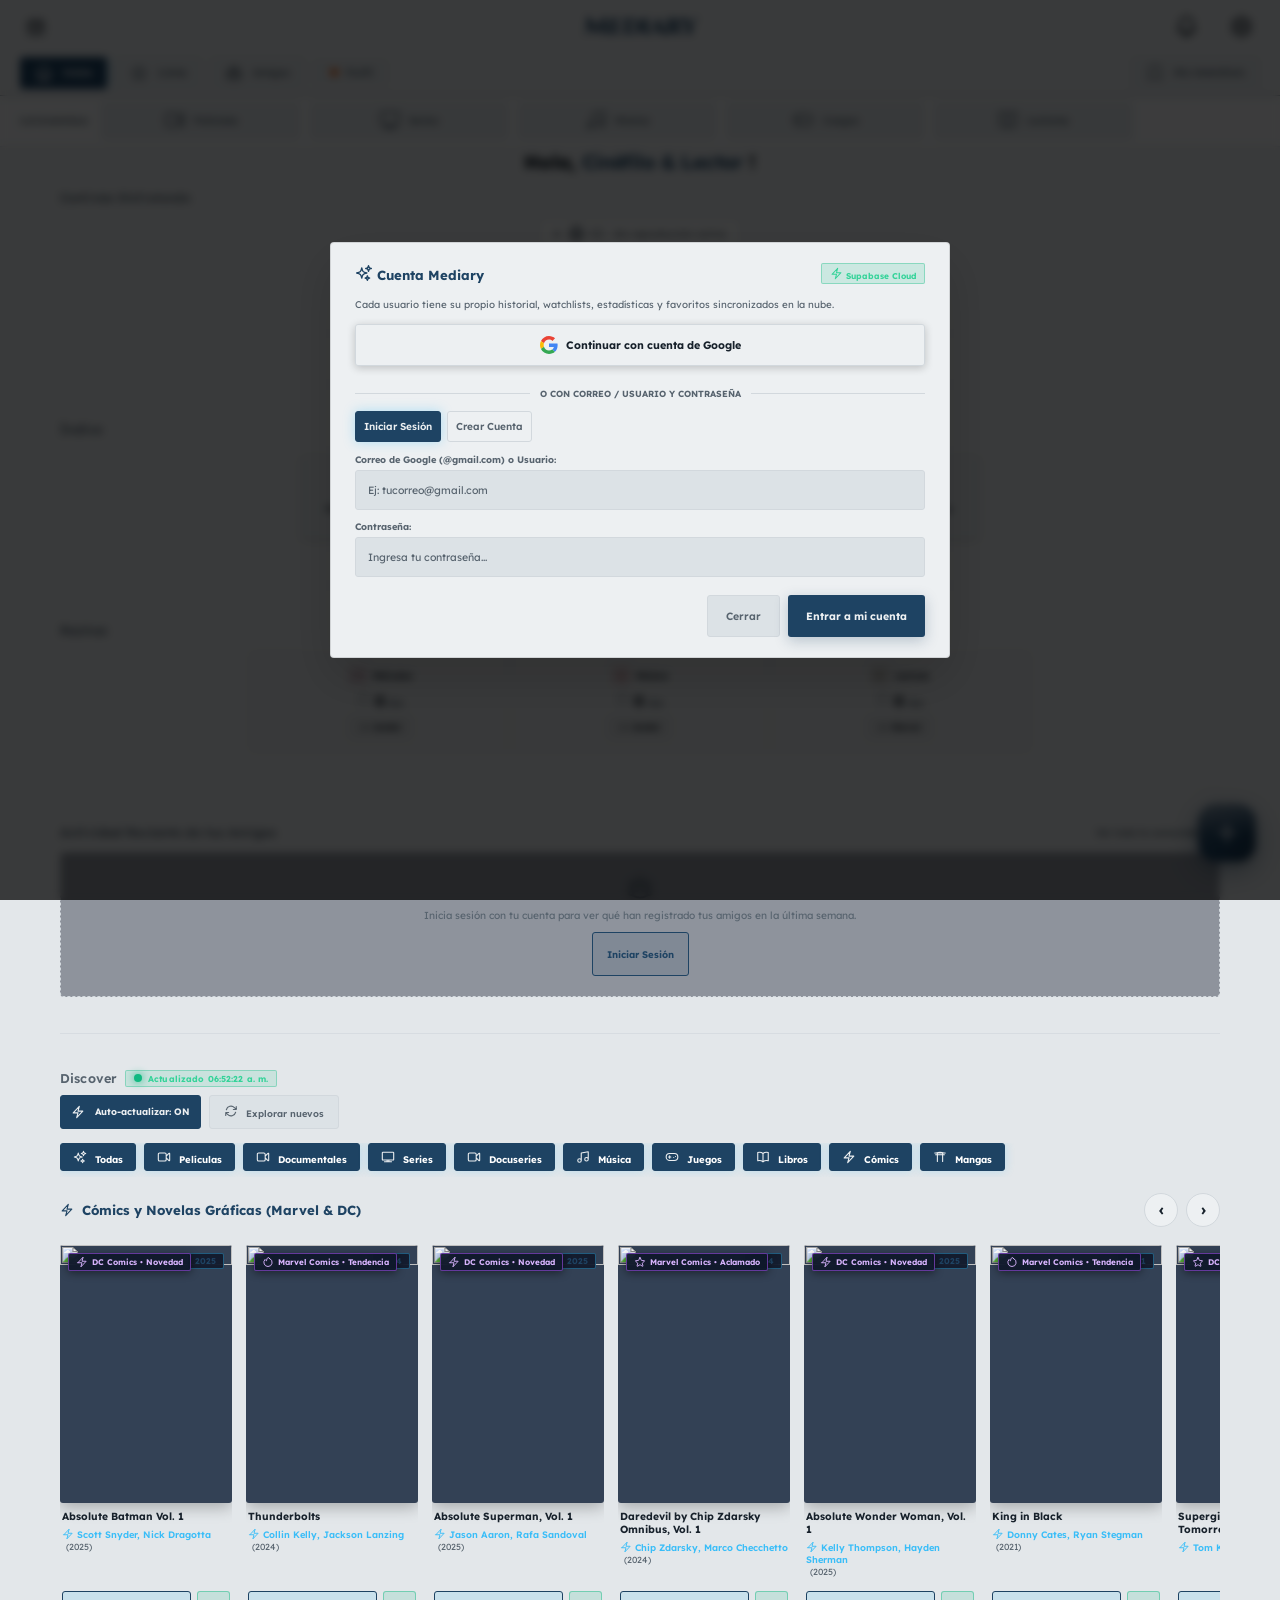
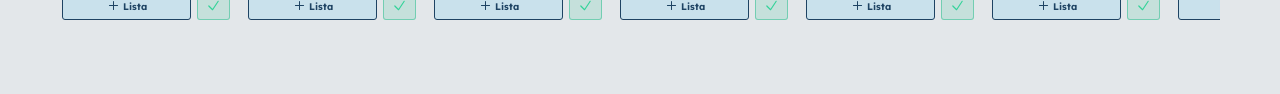
==== commit c7042ec1: "v283: renombrar themes a Colores y añadir 6 nuevos Themes con tipografía y paletas claro/oscuro" ====
--- a/index.html
+++ b/index.html
@@ -65,8 +65,13 @@
     const theme = (family || 'slate') + '-' + mode;
     let appTheme = 'default';
     if (p && p.appTheme && p.appTheme !== 'minimalist') appTheme = p.appTheme;
+    const personaTheme = (p && p.personaTheme && p.personaTheme !== 'none') ? p.personaTheme : 'none';
+    const personaColors = (personaTheme !== 'none' && p && p.personaThemeColors !== false) ? 'true' : 'false';
     document.documentElement.setAttribute('data-app-theme', appTheme);
     document.documentElement.setAttribute('data-theme', theme);
+    document.documentElement.setAttribute('data-persona-theme', personaTheme);
+    document.documentElement.setAttribute('data-persona-colors', personaColors);
+    document.documentElement.setAttribute('data-color-mode', mode);
     document.documentElement.setAttribute('data-ui-style', 'modern');
     const earlyIsLight = (mode === 'light');
     document.documentElement.style.setProperty('color-scheme', earlyIsLight ? 'only light' : 'dark', 'important');
@@ -82,11 +87,20 @@
       'espresso-dark': '#141210', 'espresso-light': '#EFE9DE',
       'dracula-dark': '#141113', 'dracula-light': '#EAE4E8'
     };
-    if (bgMap[theme]) {
-      document.documentElement.style.backgroundColor = bgMap[theme];
+    const personaBgMap = {
+      'cinefilo-light': '#F7F5F0', 'cinefilo-dark': '#141312',
+      'melomano-light': '#F4F3F0', 'melomano-dark': '#121314',
+      'gamer-light': '#F2F4F7', 'gamer-dark': '#11141A',
+      'lector-light': '#F6F2E9', 'lector-dark': '#161512',
+      'nerd-light': '#F5F3EE', 'nerd-dark': '#151412',
+      'otaku-light': '#F6F4F3', 'otaku-dark': '#141314'
+    };
+    const earlyBg = (personaColors === 'true' && personaBgMap[personaTheme + '-' + mode]) || bgMap[theme];
+    if (earlyBg) {
+      document.documentElement.style.backgroundColor = earlyBg;
       const meta = document.querySelector('meta[name="theme-color"]');
       if (meta) {
-        meta.setAttribute('content', bgMap[theme]);
+        meta.setAttribute('content', earlyBg);
       }
     }
   } catch(e) {}
@@ -122,9 +136,24 @@
     'Cinzel': 'family=Cinzel:wght@600;700;800',
     'Outfit': 'family=Outfit:wght@400;500;600;700',
     'Space Grotesk': 'family=Space+Grotesk:wght@400;500;600;700',
-    'Playfair Display': 'family=Playfair+Display:ital,wght@0,500;0,600;0,700;1,400'
+    'Playfair Display': 'family=Playfair+Display:ital,wght@0,500;0,600;0,700;1,400',
+    'Fraunces': 'family=Fraunces:opsz,wght@9..144,500;9..144,600;9..144,700',
+    'Syne': 'family=Syne:wght@600;700;800',
+    'Newsreader': 'family=Newsreader:ital,opsz,wght@0,6..72,500;0,6..72,600;0,6..72,700;1,6..72,400',
+    'Source Sans 3': 'family=Source+Sans+3:wght@400;500;600;700',
+    'Bricolage Grotesque': 'family=Bricolage+Grotesque:wght@500;600;700;800',
+    'Zen Kaku Gothic New': 'family=Zen+Kaku+Gothic+New:wght@500;700'
+  };
+  var PERSONA_FONTS = {
+    'cinefilo': ['Fraunces', 'Plus Jakarta Sans'],
+    'melomano': ['Syne', 'DM Sans'],
+    'gamer': ['Space Grotesk', 'Inter'],
+    'lector': ['Newsreader', 'Source Sans 3'],
+    'nerd': ['Bricolage Grotesque', 'Plus Jakarta Sans'],
+    'otaku': ['Zen Kaku Gothic New', 'DM Sans']
   };
   var active = 'Lexend';
+  var extraFonts = [];
   try {
     var raw = localStorage.getItem('Mediary_prefs_v1') || localStorage.getItem('MyMediary_prefs_v1');
     if (raw) {
@@ -135,10 +164,17 @@
           if (p.font.indexOf(k) !== -1) { active = k; break; }
         }
       }
+      if (p.personaTheme && PERSONA_FONTS[p.personaTheme]) {
+        extraFonts = PERSONA_FONTS[p.personaTheme];
+      }
     }
   } catch(e) {}
-  var fam = FONT_URLS[active] || FONT_URLS['Lexend'];
-  if (active !== 'Cinzel') fam += '&' + FONT_URLS['Cinzel'];
+  var toLoad = [active, 'Cinzel'].concat(extraFonts);
+  var uniq = [];
+  for (var i = 0; i < toLoad.length; i++) {
+    if (FONT_URLS[toLoad[i]] && uniq.indexOf(toLoad[i]) === -1) uniq.push(toLoad[i]);
+  }
+  var fam = uniq.map(function(n) { return FONT_URLS[n]; }).join('&');
   var l = document.createElement('link');
   l.id = 'mediary-active-font-css';
   l.rel = 'stylesheet';
@@ -146,8 +182,7 @@
   document.head.appendChild(l);
   window._MEDIARY_FONT_URLS = FONT_URLS;
   window._MEDIARY_LOADED_FONTS = {};
-  window._MEDIARY_LOADED_FONTS[active] = true;
-  window._MEDIARY_LOADED_FONTS['Cinzel'] = true;
+  for (var j = 0; j < uniq.length; j++) window._MEDIARY_LOADED_FONTS[uniq[j]] = true;
 })();
 </script>
   <link rel="stylesheet" href="./vendor/flatpickr/flatpickr.min.css">
@@ -160,7 +195,7 @@
   <link rel="stylesheet" href="./styles/responsive.css?v=267">
   <link rel="stylesheet" href="./styles/themes.css?v=267">
   <link rel="stylesheet" href="./styles/profile-stats.css">
-  <link rel="stylesheet" href="./styles/calendar.css?v=282">
+  <link rel="stylesheet" href="./styles/calendar.css?v=283">
 </head>
 <body>
 <header class="app-header-integrated">
@@ -1632,9 +1667,108 @@
     </div>
   </div>
 
-  <!-- SELECCIÓN DE THEMES Y MODO DE APARIENCIA -->
+  <!-- NUEVA SECCIÓN DE THEMES (6 PERFILES CON TIPOGRAFÍA + PALETA CLARO/OSCURO) -->
   <div class="form-group">
-    <label data-i18n="cfg_colors_label" style="font-weight:700; margin:0 0 8px 0; font-size:0.92rem; display:block;">Themes</label>
+    <div style="display:flex; align-items:center; justify-content:space-between; gap:8px; margin-bottom:8px;">
+      <label data-i18n="cfg_persona_themes_label" style="font-weight:700; margin:0; font-size:0.92rem; display:block;">Themes</label>
+      <button type="button" id="btn-reset-persona-theme" class="btn-reset-persona-theme" onclick="seleccionarPersonaTheme('none')" style="display:none;" data-i18n="cfg_persona_theme_reset">Estándar</button>
+    </div>
+    <div class="persona-themes-grid" id="cfg-persona-theme-cards">
+      <!-- 1. Cinéfilo -->
+      <button type="button" class="persona-theme-card" data-persona="cinefilo" onclick="seleccionarPersonaTheme('cinefilo')">
+        <div class="persona-theme-head">
+          <span class="persona-theme-icon" aria-hidden="true">
+            <svg class="h-icon" viewBox="0 0 24 24" fill="none" stroke="currentColor" stroke-width="1.8" stroke-linecap="round" stroke-linejoin="round"><path d="M3.375 19.5h17.25m-17.25 0a1.125 1.125 0 0 1-1.125-1.125M3.375 19.5h1.5C5.496 19.5 6 18.996 6 18.375m-3.75 0V5.625m0 12.75v-1.5c0-.621.504-1.125 1.125-1.125m18.375 2.625V5.625m0 12.75c0 .621-.504 1.125-1.125 1.125m1.125-1.125v-1.5c0-.621-.504-1.125-1.125-1.125m0 3.75h-1.5A1.125 1.125 0 0 1 18 18.375M20.625 4.5H3.375m17.25 0c.621 0 1.125.504 1.125 1.125M20.625 4.5h-1.5C18.504 4.5 18 5.004 18 5.625m3.75 0v1.5c0 .621-.504 1.125-1.125 1.125M3.375 4.5c-.621 0-1.125.504-1.125 1.125M3.375 4.5h1.5C5.496 4.5 6 5.004 6 5.625m-3.75 0v1.5c0 .621.504 1.125 1.125 1.125m0 0h1.5m-1.5 0c-.621 0-1.125.504-1.125 1.125v1.5c0 .621.504 1.125 1.125 1.125m1.5-3.75C5.496 8.25 6 7.746 6 7.125v-1.5M4.875 8.25C5.496 8.25 6 8.754 6 9.375v1.5m0-5.25v5.25m0-5.25C6 5.004 6.504 4.5 7.125 4.5h9.75c.621 0 1.125.504 1.125 1.125m1.125 2.625h1.5m-1.5 0A1.125 1.125 0 0 1 18 7.125v-1.5m1.125 2.625c-.621 0-1.125.504-1.125 1.125v1.5m2.625-2.625c.621 0 1.125.504 1.125 1.125v1.5c0 .621-.504 1.125-1.125 1.125M18 5.625v5.25M7.125 12h9.75m-9.75 0A1.125 1.125 0 0 1 6 10.875M7.125 12C6.504 12 6 12.504 6 13.125m0-2.25C6 11.496 5.496 12 4.875 12M18 10.875c0 .621-.504 1.125-1.125 1.125M18 10.875c0 .621.504 1.125 1.125 1.125m-2.25 0c.621 0 1.125.504 1.125 1.125m-12 5.25v-5.25m0 5.25c0 .621.504 1.125 1.125 1.125h9.75c.621 0 1.125-.504 1.125-1.125m-12 0v-1.5c0-.621-.504-1.125-1.125-1.125M18 18.375v-5.25m0 5.25v-1.5c0-.621.504-1.125 1.125-1.125M18 13.125v1.5c0 .621.504 1.125 1.125 1.125M18 13.125c0-.621.504-1.125 1.125-1.125M6 13.125v1.5c0 .621-.504 1.125-1.125 1.125M6 13.125C6 12.504 5.496 12 4.875 12m-1.5 0h1.5m-1.5 0c-.621 0-1.125.504-1.125 1.125v1.5c0 .621.504 1.125 1.125 1.125M19.125 12h1.5m0 0c.621 0 1.125.504 1.125 1.125v1.5c0 .621-.504 1.125-1.125 1.125m-17.25 0h1.5m14.25 0h1.5"/></svg>
+          </span>
+          <span class="persona-theme-name" style="font-family:'Fraunces',serif;" data-i18n="persona_theme_cinefilo">Cinéfilo</span>
+        </div>
+        <div class="persona-theme-swatches">
+          <span class="pt-swatch" style="background:#F7F5F0;"></span>
+          <span class="pt-swatch" style="background:#141312;"></span>
+          <span class="pt-swatch" style="background:#C96A6A;"></span>
+        </div>
+      </button>
+
+      <!-- 2. Melómano -->
+      <button type="button" class="persona-theme-card" data-persona="melomano" onclick="seleccionarPersonaTheme('melomano')">
+        <div class="persona-theme-head">
+          <span class="persona-theme-icon" aria-hidden="true">
+            <svg class="h-icon" viewBox="0 0 24 24" fill="none" stroke="currentColor" stroke-width="1.8" stroke-linecap="round" stroke-linejoin="round"><path d="M9 9l10.5-3m0 6.553v3.75a2.25 2.25 0 0 1-1.632 2.163l-1.32.377a1.803 1.803 0 1 1-.99-3.467l2.31-.66a2.25 2.25 0 0 0 1.632-2.163Zm0 0V2.25L9 5.25v10.303m0 0v3.75a2.25 2.25 0 0 1-1.632 2.163l-1.32.377a1.803 1.803 0 0 1-.99-3.467l2.31-.66A2.25 2.25 0 0 0 9 15.553Z"/></svg>
+          </span>
+          <span class="persona-theme-name" style="font-family:'Syne',sans-serif;" data-i18n="persona_theme_melomano">Melómano</span>
+        </div>
+        <div class="persona-theme-swatches">
+          <span class="pt-swatch" style="background:#F4F3F0;"></span>
+          <span class="pt-swatch" style="background:#121314;"></span>
+          <span class="pt-swatch" style="background:#D99B52;"></span>
+        </div>
+      </button>
+
+      <!-- 3. Gamer -->
+      <button type="button" class="persona-theme-card" data-persona="gamer" onclick="seleccionarPersonaTheme('gamer')">
+        <div class="persona-theme-head">
+          <span class="persona-theme-icon" aria-hidden="true">
+            <svg class="h-icon" viewBox="0 0 24 24" fill="none" stroke="currentColor" stroke-width="1.8" stroke-linecap="round" stroke-linejoin="round"><path d="M14.25 6.087c0-.355.186-.676.401-.959.221-.29.349-.634.349-1.003 0-1.036-1.007-1.875-2.25-1.875s-2.25.84-2.25 1.875c0 .369.128.713.349 1.003.215.283.401.604.401.959v0a.64.64 0 0 1-.657.643 48.39 48.39 0 0 1-4.163-.3c.186 1.613.293 3.25.315 4.907a.656.656 0 0 1-.658.663v0c-.355 0-.676-.186-.959-.401a1.647 1.647 0 0 0-1.003-.349c-1.036 0-1.875 1.007-1.875 2.25s.84 2.25 1.875 2.25c.369 0 .713-.128 1.003-.349.283-.215.604-.401.959-.401v0c.31 0 .555.26.532.57a48.039 48.039 0 0 1-.642 5.056c1.518.19 3.058.309 4.616.354a.64.64 0 0 0 .657-.643v0c0-.355-.186-.676-.401-.959a1.647 1.647 0 0 1-.349-1.003c0-1.035 1.008-1.875 2.25-1.875 1.243 0 2.25.84 2.25 1.875 0 .369-.128.713-.349 1.003-.215.283-.4.604-.4.959v0c0 .333.277.599.61.58a48.1 48.1 0 0 0 5.427-.63 48.05 48.05 0 0 0 .582-4.717.532.532 0 0 0-.533-.57v0c-.355 0-.676.186-.959.401-.29.221-.634.349-1.003.349-1.035 0-1.875-1.007-1.875-2.25s.84-2.25 1.875-2.25c.37 0 .713.128 1.003.349.283.215.604.401.96.401v0a.656.656 0 0 0 .658-.663 48.422 48.422 0 0 0-.37-5.36c-1.886.342-3.81.574-5.766.689a.578.578 0 0 1-.61-.58v0Z"/></svg>
+          </span>
+          <span class="persona-theme-name" style="font-family:'Space Grotesk',sans-serif;" data-i18n="persona_theme_gamer">Gamer</span>
+        </div>
+        <div class="persona-theme-swatches">
+          <span class="pt-swatch" style="background:#F2F4F7;"></span>
+          <span class="pt-swatch" style="background:#11141A;"></span>
+          <span class="pt-swatch" style="background:#5B8EC9;"></span>
+        </div>
+      </button>
+
+      <!-- 4. Lector -->
+      <button type="button" class="persona-theme-card" data-persona="lector" onclick="seleccionarPersonaTheme('lector')">
+        <div class="persona-theme-head">
+          <span class="persona-theme-icon" aria-hidden="true">
+            <svg class="h-icon" viewBox="0 0 24 24" fill="none" stroke="currentColor" stroke-width="1.8" stroke-linecap="round" stroke-linejoin="round"><path d="M12 6.042A8.967 8.967 0 0 0 6 3.75c-1.052 0-2.062.18-3 .512v14.25A8.987 8.987 0 0 1 6 18c2.305 0 4.408.867 6 2.292m0-14.25a8.966 8.966 0 0 1 6-2.292c1.052 0 2.062.18 3 .512v14.25A8.987 8.987 0 0 0 18 18a8.967 8.967 0 0 0-6 2.292m0-14.25v14.25"/></svg>
+          </span>
+          <span class="persona-theme-name" style="font-family:'Newsreader',serif;" data-i18n="persona_theme_lector">Lector</span>
+        </div>
+        <div class="persona-theme-swatches">
+          <span class="pt-swatch" style="background:#F6F2E9;"></span>
+          <span class="pt-swatch" style="background:#161512;"></span>
+          <span class="pt-swatch" style="background:#7DA387;"></span>
+        </div>
+      </button>
+
+      <!-- 5. Nerd -->
+      <button type="button" class="persona-theme-card" data-persona="nerd" onclick="seleccionarPersonaTheme('nerd')">
+        <div class="persona-theme-head">
+          <span class="persona-theme-icon" aria-hidden="true">
+            <svg class="h-icon" viewBox="0 0 24 24" fill="none" stroke="currentColor" stroke-width="1.8" stroke-linecap="round" stroke-linejoin="round"><path d="m3.75 13.5 10.5-11.25L12 10.5h8.25L9.75 21.75 12 13.5H3.75Z"/></svg>
+          </span>
+          <span class="persona-theme-name" style="font-family:'Bricolage Grotesque',sans-serif;" data-i18n="persona_theme_nerd">Nerd</span>
+        </div>
+        <div class="persona-theme-swatches">
+          <span class="pt-swatch" style="background:#F5F3EE;"></span>
+          <span class="pt-swatch" style="background:#151412;"></span>
+          <span class="pt-swatch" style="background:#E07A52;"></span>
+        </div>
+      </button>
+
+      <!-- 6. Otaku -->
+      <button type="button" class="persona-theme-card" data-persona="otaku" onclick="seleccionarPersonaTheme('otaku')">
+        <div class="persona-theme-head">
+          <span class="persona-theme-icon" aria-hidden="true">
+            <svg class="h-icon" viewBox="0 0 24 24" fill="none" stroke="currentColor" stroke-width="1.8" stroke-linecap="round" stroke-linejoin="round"><path d="M9.813 15.904 9 18.75l-.813-2.846a4.5 4.5 0 0 0-3.09-3.09L2.25 12l2.846-.813a4.5 4.5 0 0 0 3.09-3.09L9 5.25l.813 2.846a4.5 4.5 0 0 0 3.09 3.09L15.75 12l-2.846.813a4.5 4.5 0 0 0-3.09 3.09ZM18.259 8.715 18 9.75l-.259-1.035a3.375 3.375 0 0 0-2.455-2.456L14.25 6l1.036-.259a3.375 3.375 0 0 0 2.455-2.456L18 2.25l.259 1.035a3.375 3.375 0 0 0 2.456 2.456L21.75 6l-1.035.259a3.375 3.375 0 0 0-2.456 2.456Z"/></svg>
+          </span>
+          <span class="persona-theme-name" style="font-family:'Zen Kaku Gothic New',sans-serif;" data-i18n="persona_theme_otaku">Otaku</span>
+        </div>
+        <div class="persona-theme-swatches">
+          <span class="pt-swatch" style="background:#F6F4F3;"></span>
+          <span class="pt-swatch" style="background:#141314;"></span>
+          <span class="pt-swatch" style="background:#CF8494;"></span>
+        </div>
+      </button>
+    </div>
+  </div>
+
+  <!-- SELECCIÓN DE COLORES Y MODO DE APARIENCIA -->
+  <div class="form-group">
+    <label data-i18n="cfg_colors_label" style="font-weight:700; margin:0 0 8px 0; font-size:0.92rem; display:block;">Colores</label>
 
     <div class="theme-mode-segmented-compact">
       <button type="button" class="theme-mode-btn" id="btn-mode-system" onclick="seleccionarThemeMode('system')" title="Sistema" data-i18n-title="cfg_mode_system">
@@ -1804,7 +1938,7 @@
 <div id="cfg-update-pwa-wrap" style="margin:14px 0; padding:12px 14px; background:rgba(56,189,248,0.06); border:1px dashed rgba(56,189,248,0.3); border-radius:3px; display:flex; align-items:center; justify-content:space-between; gap:10px;">
   <div style="min-width:0;">
     <strong style="font-size:0.86rem; color:var(--text); display:block;" data-i18n="pwa_update_title">Actualización de la App</strong>
-    <span style="font-size:0.74rem; color:var(--muted); display:block; margin-top:1px;" data-i18n="pwa_update_sub">Versión v282 • Forzar descarga de novedades</span>
+    <span style="font-size:0.74rem; color:var(--muted); display:block; margin-top:1px;" data-i18n="pwa_update_sub">Versión v283 • Forzar descarga de novedades</span>
   </div>
   <button type="button" class="cfg-link-toggle-btn" id="btn-update-pwa" onclick="forzarActualizacionApp()" style="height:auto; padding:6px 14px; background:var(--accent); color:var(--accent-contrast); font-weight:700;" data-i18n="pwa_update_btn">
     <svg class="h-icon" viewBox="0 0 24 24" fill="none" stroke="currentColor" stroke-width="1.8" stroke-linecap="round" stroke-linejoin="round" style="width:16px;height:16px;margin-right:4px;"><path d="M16.023 9.348h4.992v-.001M2.985 19.644v-4.992m0 0h4.992m-4.993 0 3.181 3.183a8.25 8.25 0 0 0 13.803-3.7M4.031 9.865a8.25 8.25 0 0 1 13.803-3.7l3.181 3.182m0-4.991v4.99"/></svg>Actualizar
@@ -3030,9 +3164,9 @@
   <script defer src="./vendor/flatpickr/flatpickr.min.js"></script>
   <script defer src="./vendor/flatpickr/flatpickr.es.js"></script>
   <script defer src="./js/core/config.js?v=275"></script>
-  <script defer src="./js/i18n/es.js"></script>
-  <script defer src="./js/i18n/en.js"></script>
-  <script defer src="./js/core/state.js"></script>
+  <script defer src="./js/i18n/es.js?v=283"></script>
+  <script defer src="./js/i18n/en.js?v=283"></script>
+  <script defer src="./js/core/state.js?v=283"></script>
   <script defer src="./js/i18n/i18n.js"></script>
   <script defer src="./js/core/pwa.js"></script>
   <script defer src="./js/core/supabase-api.js"></script>
@@ -3043,7 +3177,7 @@
   <script defer src="./js/features/roulette.js"></script>
   <script defer src="./js/features/home.js"></script>
   <script defer src="./js/features/stats.js"></script>
-  <script defer src="./js/features/settings.js"></script>
+  <script defer src="./js/features/settings.js?v=283"></script>
   <script defer src="./js/integrations/spotify.js"></script>
   <script defer src="./js/integrations/steam.js"></script>
   <script defer src="./js/integrations/lastfm.js"></script>
--- a/styles/calendar.css
+++ b/styles/calendar.css
@@ -2120,5 +2120,252 @@
   box-shadow: inset 0 1px 1px rgba(255, 255, 255, 0.24), 0 4px 12px rgba(0, 0, 0, 0.14) !important;
 }
 
-
-
+/* ============================================================
+   6 THEMES PERSONALIZADOS (TIPOGRAFÍA + PALETA CLARO / OSCURO)
+   ============================================================ */
+.persona-themes-grid {
+  display: grid;
+  grid-template-columns: repeat(2, 1fr);
+  gap: 8px;
+}
+
+.persona-theme-card {
+  background: var(--bg);
+  border: 1.5px solid var(--border);
+  border-radius: 6px;
+  padding: 9px 10px;
+  display: flex;
+  align-items: center;
+  justify-content: space-between;
+  gap: 8px;
+  cursor: pointer;
+  color: var(--text);
+  transition: border-color 0.16s ease, background-color 0.16s ease, transform 0.14s ease, box-shadow 0.16s ease;
+  text-align: left;
+}
+
+.persona-theme-card:hover {
+  border-color: var(--accent);
+  background: var(--card-hover);
+}
+
+.persona-theme-card:active {
+  transform: scale(0.97);
+}
+
+.persona-theme-card.active {
+  border-color: var(--accent);
+  background: var(--accent-subtle, rgba(var(--accent-rgb, 56, 189, 248), 0.12));
+  box-shadow: 0 0 0 1px var(--accent);
+}
+
+.persona-theme-head {
+  display: inline-flex;
+  align-items: center;
+  gap: 7px;
+  min-width: 0;
+}
+
+.persona-theme-icon {
+  display: inline-flex;
+  align-items: center;
+  justify-content: center;
+  color: var(--accent);
+  flex-shrink: 0;
+}
+
+.persona-theme-icon svg {
+  width: 16px;
+  height: 16px;
+}
+
+.persona-theme-name {
+  font-size: 0.86rem;
+  font-weight: 700;
+  white-space: nowrap;
+  overflow: hidden;
+  text-overflow: ellipsis;
+}
+
+.persona-theme-swatches {
+  display: inline-flex;
+  align-items: center;
+  gap: 3px;
+  flex-shrink: 0;
+}
+
+.pt-swatch {
+  width: 10px;
+  height: 10px;
+  border-radius: 50%;
+  border: 1px solid rgba(128, 128, 128, 0.35);
+  display: inline-block;
+}
+
+.btn-reset-persona-theme {
+  background: transparent;
+  border: 1px solid var(--border);
+  border-radius: 4px;
+  color: var(--muted);
+  font-size: 0.72rem;
+  font-weight: 700;
+  padding: 2px 8px;
+  cursor: pointer;
+  transition: all 0.15s ease;
+}
+
+.btn-reset-persona-theme:hover {
+  color: var(--accent);
+  border-color: var(--accent);
+}
+
+/* Tipografías por Theme */
+html[data-persona-theme="cinefilo"] {
+  --font-title: 'Fraunces', serif;
+  --font-family: 'Plus Jakarta Sans', sans-serif;
+}
+html[data-persona-theme="melomano"] {
+  --font-title: 'Syne', sans-serif;
+  --font-family: 'DM Sans', sans-serif;
+}
+html[data-persona-theme="gamer"] {
+  --font-title: 'Space Grotesk', sans-serif;
+  --font-family: 'Inter', sans-serif;
+}
+html[data-persona-theme="lector"] {
+  --font-title: 'Newsreader', serif;
+  --font-family: 'Source Sans 3', sans-serif;
+}
+html[data-persona-theme="nerd"] {
+  --font-title: 'Bricolage Grotesque', sans-serif;
+  --font-family: 'Plus Jakarta Sans', sans-serif;
+}
+html[data-persona-theme="otaku"] {
+  --font-title: 'Zen Kaku Gothic New', sans-serif;
+  --font-family: 'DM Sans', sans-serif;
+}
+
+html[data-persona-theme]:not([data-persona-theme="none"]) body {
+  font-family: var(--font-family) !important;
+}
+
+html[data-persona-theme]:not([data-persona-theme="none"]) :is(
+  h1, h2, h3, .header-brand-text, .logo,
+  .cat-wide-title, .home-clean-title, .cat-hl-title,
+  .profile-nick-display, .modal-title, .modal-header h3,
+  .cal-detail-date-title, .history-title
+) {
+  font-family: var(--font-title) !important;
+}
+
+/* 1. Cinéfilo — Claro / Oscuro */
+html[data-persona-theme="cinefilo"][data-persona-colors="true"][data-color-mode="light"] {
+  --bg: #F7F5F0; --card: #EFECE4; --card-hover: #E7E2D6; --header-bg: #F7F5F0; --separator-bg: #E2DDD0; --border: #DDD6C7;
+  --text: #1E1D1B; --muted: #6E685F;
+  --accent: #8C3B3B; --accent-hover: #753030; --accent-rgb: 140, 59, 59; --accent-contrast: #F7F5F0;
+  --accent-subtle: rgba(140, 59, 59, 0.12); --accent-border: rgba(140, 59, 59, 0.34);
+  --t-bg: #F7F5F0; --t-surface: #EFECE4; --t-border: #DDD6C7; --t-text: #1E1D1B; --t-muted: #6E685F;
+  --t-primary: #8C3B3B; --t-primary-fg: #F7F5F0; --t-sec-accent: #8C3B3B; --t-np-accent: #8C3B3B;
+}
+html[data-persona-theme="cinefilo"][data-persona-colors="true"][data-color-mode="dark"] {
+  --bg: #141312; --card: #1F1D1B; --card-hover: #292623; --header-bg: #141312; --separator-bg: #2A2724; --border: #312D29;
+  --text: #EAE6DF; --muted: #9C958B;
+  --accent: #C96A6A; --accent-hover: #B85A5A; --accent-rgb: 201, 106, 106; --accent-contrast: #141312;
+  --accent-subtle: rgba(201, 106, 106, 0.16); --accent-border: rgba(201, 106, 106, 0.36);
+  --t-bg: #141312; --t-surface: #1F1D1B; --t-border: #312D29; --t-text: #EAE6DF; --t-muted: #9C958B;
+  --t-primary: #C96A6A; --t-primary-fg: #141312; --t-sec-accent: #C96A6A; --t-np-accent: #C96A6A;
+}
+
+/* 2. Melómano — Claro / Oscuro */
+html[data-persona-theme="melomano"][data-persona-colors="true"][data-color-mode="light"] {
+  --bg: #F4F3F0; --card: #E8E6E0; --card-hover: #DFDCD3; --header-bg: #F4F3F0; --separator-bg: #DCD9D0; --border: #D5D1C7;
+  --text: #18191A; --muted: #636566;
+  --accent: #B87333; --accent-hover: #9E6129; --accent-rgb: 184, 115, 51; --accent-contrast: #F4F3F0;
+  --accent-subtle: rgba(184, 115, 51, 0.13); --accent-border: rgba(184, 115, 51, 0.35);
+  --t-bg: #F4F3F0; --t-surface: #E8E6E0; --t-border: #D5D1C7; --t-text: #18191A; --t-muted: #636566;
+  --t-primary: #B87333; --t-primary-fg: #F4F3F0; --t-sec-accent: #B87333; --t-np-accent: #B87333;
+}
+html[data-persona-theme="melomano"][data-persona-colors="true"][data-color-mode="dark"] {
+  --bg: #121314; --card: #1C1E20; --card-hover: #25282B; --header-bg: #121314; --separator-bg: #26292C; --border: #2D3034;
+  --text: #E4E5E7; --muted: #92969B;
+  --accent: #D99B52; --accent-hover: #C68941; --accent-rgb: 217, 155, 82; --accent-contrast: #121314;
+  --accent-subtle: rgba(217, 155, 82, 0.16); --accent-border: rgba(217, 155, 82, 0.36);
+  --t-bg: #121314; --t-surface: #1C1E20; --t-border: #2D3034; --t-text: #E4E5E7; --t-muted: #92969B;
+  --t-primary: #D99B52; --t-primary-fg: #121314; --t-sec-accent: #D99B52; --t-np-accent: #D99B52;
+}
+
+/* 3. Gamer — Claro / Oscuro */
+html[data-persona-theme="gamer"][data-persona-colors="true"][data-color-mode="light"] {
+  --bg: #F2F4F7; --card: #E5E9F0; --card-hover: #DCE1EA; --header-bg: #F2F4F7; --separator-bg: #D6DCE6; --border: #CFD6E1;
+  --text: #171C26; --muted: #5A6475;
+  --accent: #2F5D8C; --accent-hover: #254B73; --accent-rgb: 47, 93, 140; --accent-contrast: #F2F4F7;
+  --accent-subtle: rgba(47, 93, 140, 0.12); --accent-border: rgba(47, 93, 140, 0.34);
+  --t-bg: #F2F4F7; --t-surface: #E5E9F0; --t-border: #CFD6E1; --t-text: #171C26; --t-muted: #5A6475;
+  --t-primary: #2F5D8C; --t-primary-fg: #F2F4F7; --t-sec-accent: #2F5D8C; --t-np-accent: #2F5D8C;
+}
+html[data-persona-theme="gamer"][data-persona-colors="true"][data-color-mode="dark"] {
+  --bg: #11141A; --card: #1A1F29; --card-hover: #222835; --header-bg: #11141A; --separator-bg: #232A37; --border: #2A3242;
+  --text: #E2E7F0; --muted: #8C97AB;
+  --accent: #5B8EC9; --accent-hover: #4A7CB8; --accent-rgb: 91, 142, 201; --accent-contrast: #11141A;
+  --accent-subtle: rgba(91, 142, 201, 0.16); --accent-border: rgba(91, 142, 201, 0.36);
+  --t-bg: #11141A; --t-surface: #1A1F29; --t-border: #2A3242; --t-text: #E2E7F0; --t-muted: #8C97AB;
+  --t-primary: #5B8EC9; --t-primary-fg: #11141A; --t-sec-accent: #5B8EC9; --t-np-accent: #5B8EC9;
+}
+
+/* 4. Lector — Claro / Oscuro */
+html[data-persona-theme="lector"][data-persona-colors="true"][data-color-mode="light"] {
+  --bg: #F6F2E9; --card: #ECE5D8; --card-hover: #E3DAC9; --header-bg: #F6F2E9; --separator-bg: #DFD6C5; --border: #D7CDBA;
+  --text: #231F1A; --muted: #6C6459;
+  --accent: #4A6B53; --accent-hover: #3C5844; --accent-rgb: 74, 107, 83; --accent-contrast: #F6F2E9;
+  --accent-subtle: rgba(74, 107, 83, 0.12); --accent-border: rgba(74, 107, 83, 0.34);
+  --t-bg: #F6F2E9; --t-surface: #ECE5D8; --t-border: #D7CDBA; --t-text: #231F1A; --t-muted: #6C6459;
+  --t-primary: #4A6B53; --t-primary-fg: #F6F2E9; --t-sec-accent: #4A6B53; --t-np-accent: #4A6B53;
+}
+html[data-persona-theme="lector"][data-persona-colors="true"][data-color-mode="dark"] {
+  --bg: #161512; --card: #211F1B; --card-hover: #2B2823; --header-bg: #161512; --separator-bg: #2C2924; --border: #332F29;
+  --text: #E6E0D4; --muted: #9B9386;
+  --accent: #7DA387; --accent-hover: #6C9176; --accent-rgb: 125, 163, 135; --accent-contrast: #161512;
+  --accent-subtle: rgba(125, 163, 135, 0.16); --accent-border: rgba(125, 163, 135, 0.36);
+  --t-bg: #161512; --t-surface: #211F1B; --t-border: #332F29; --t-text: #E6E0D4; --t-muted: #9B9386;
+  --t-primary: #7DA387; --t-primary-fg: #161512; --t-sec-accent: #7DA387; --t-np-accent: #7DA387;
+}
+
+/* 5. Nerd — Claro / Oscuro */
+html[data-persona-theme="nerd"][data-persona-colors="true"][data-color-mode="light"] {
+  --bg: #F5F3EE; --card: #EAE6DC; --card-hover: #E1DCD0; --header-bg: #F5F3EE; --separator-bg: #DDD7C9; --border: #D4CEBE;
+  --text: #1C1B18; --muted: #67635B;
+  --accent: #C45B33; --accent-hover: #AA4C28; --accent-rgb: 196, 91, 51; --accent-contrast: #F5F3EE;
+  --accent-subtle: rgba(196, 91, 51, 0.12); --accent-border: rgba(196, 91, 51, 0.34);
+  --t-bg: #F5F3EE; --t-surface: #EAE6DC; --t-border: #D4CEBE; --t-text: #1C1B18; --t-muted: #67635B;
+  --t-primary: #C45B33; --t-primary-fg: #F5F3EE; --t-sec-accent: #C45B33; --t-np-accent: #C45B33;
+}
+html[data-persona-theme="nerd"][data-persona-colors="true"][data-color-mode="dark"] {
+  --bg: #151412; --card: #201E1B; --card-hover: #2A2723; --header-bg: #151412; --separator-bg: #2B2824; --border: #322E29;
+  --text: #EBE8E1; --muted: #9B968D;
+  --accent: #E07A52; --accent-hover: #CC6942; --accent-rgb: 224, 122, 82; --accent-contrast: #151412;
+  --accent-subtle: rgba(224, 122, 82, 0.16); --accent-border: rgba(224, 122, 82, 0.36);
+  --t-bg: #151412; --t-surface: #201E1B; --t-border: #322E29; --t-text: #EBE8E1; --t-muted: #9B968D;
+  --t-primary: #E07A52; --t-primary-fg: #151412; --t-sec-accent: #E07A52; --t-np-accent: #E07A52;
+}
+
+/* 6. Otaku — Claro / Oscuro */
+html[data-persona-theme="otaku"][data-persona-colors="true"][data-color-mode="light"] {
+  --bg: #F6F4F3; --card: #EBE7E5; --card-hover: #E2DDDA; --header-bg: #F6F4F3; --separator-bg: #DDD7D4; --border: #D4CDCA;
+  --text: #1D1B1C; --muted: #696366;
+  --accent: #A65E6E; --accent-hover: #8F4E5C; --accent-rgb: 166, 94, 110; --accent-contrast: #F6F4F3;
+  --accent-subtle: rgba(166, 94, 110, 0.12); --accent-border: rgba(166, 94, 110, 0.34);
+  --t-bg: #F6F4F3; --t-surface: #EBE7E5; --t-border: #D4CDCA; --t-text: #1D1B1C; --t-muted: #696366;
+  --t-primary: #A65E6E; --t-primary-fg: #F6F4F3; --t-sec-accent: #A65E6E; --t-np-accent: #A65E6E;
+}
+html[data-persona-theme="otaku"][data-persona-colors="true"][data-color-mode="dark"] {
+  --bg: #141314; --card: #1E1C1E; --card-hover: #282528; --header-bg: #141314; --separator-bg: #292629; --border: #302C30;
+  --text: #EAE6E8; --muted: #9B9498;
+  --accent: #CF8494; --accent-hover: #BC7282; --accent-rgb: 207, 132, 148; --accent-contrast: #141314;
+  --accent-subtle: rgba(207, 132, 148, 0.16); --accent-border: rgba(207, 132, 148, 0.36);
+  --t-bg: #141314; --t-surface: #1E1C1E; --t-border: #302C30; --t-text: #EAE6E8; --t-muted: #9B9498;
+  --t-primary: #CF8494; --t-primary-fg: #141314; --t-sec-accent: #CF8494; --t-np-accent: #CF8494;
+}
+
+
+
+
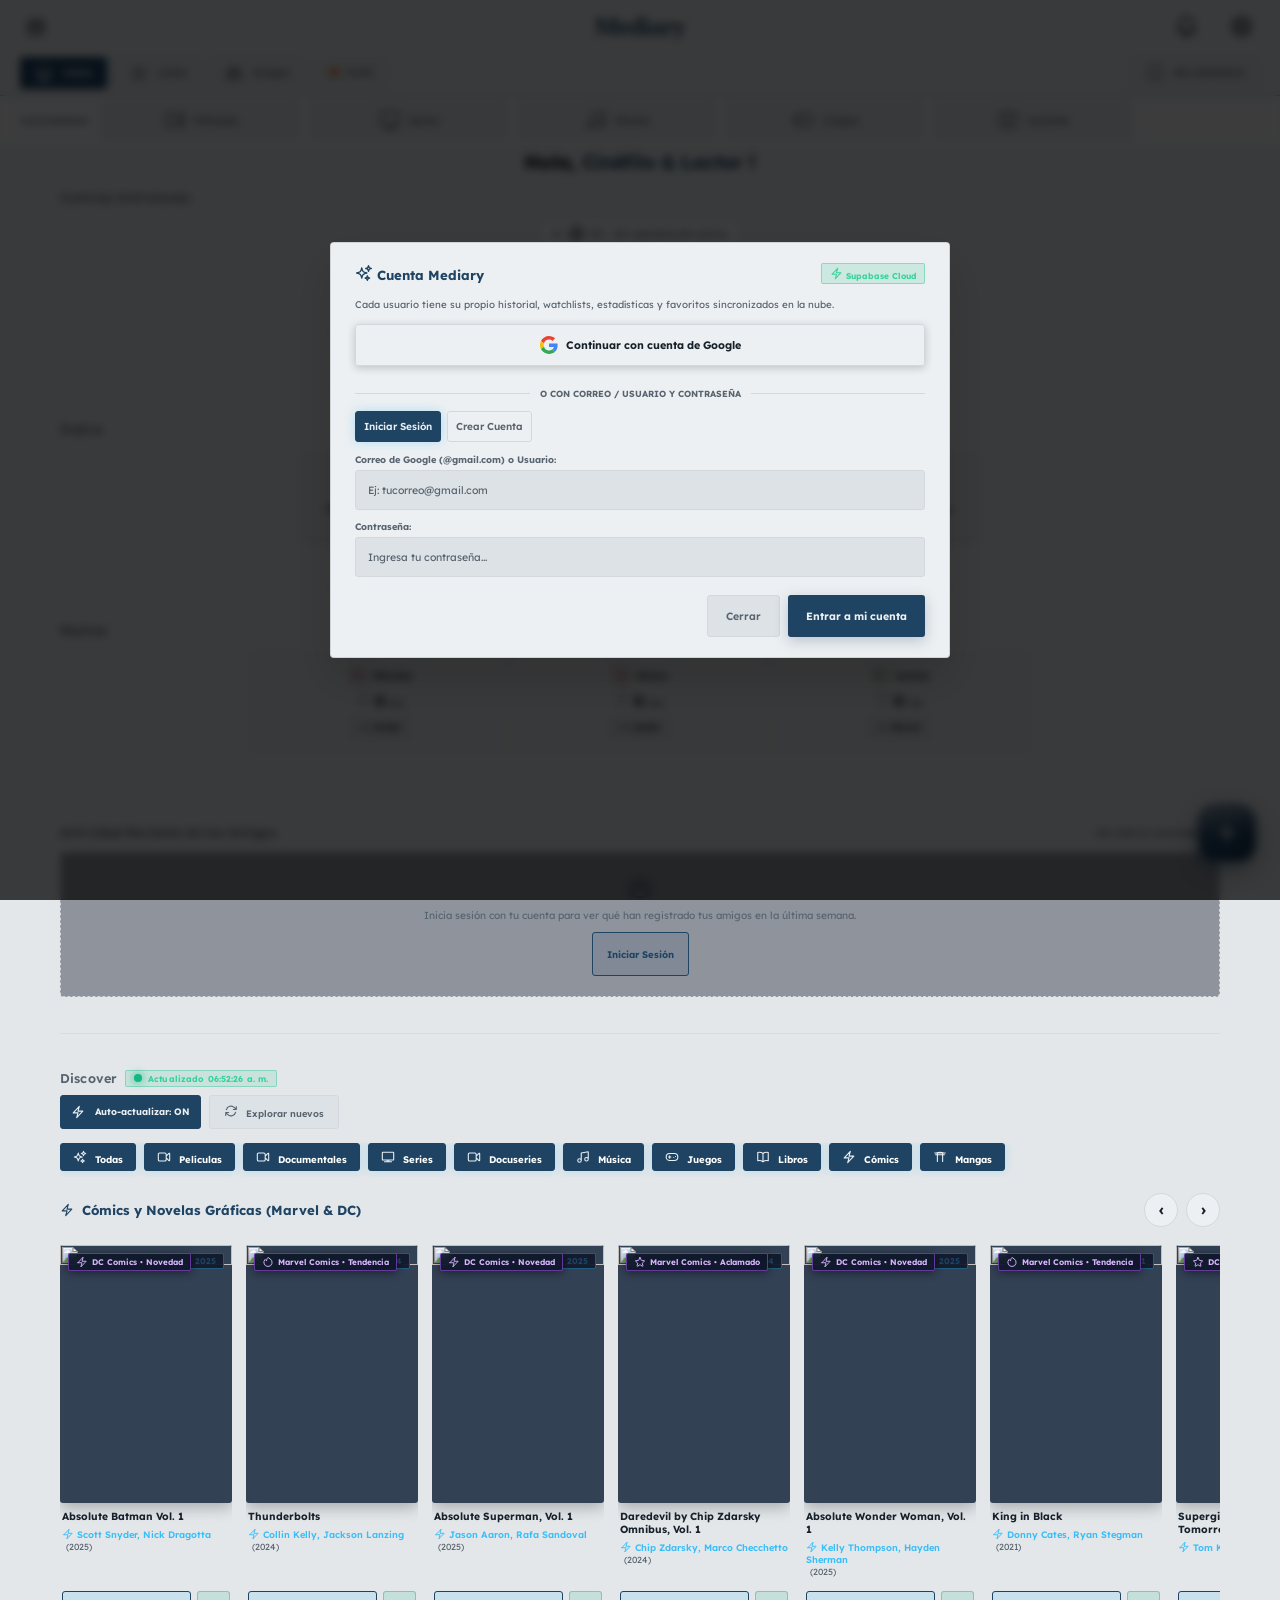
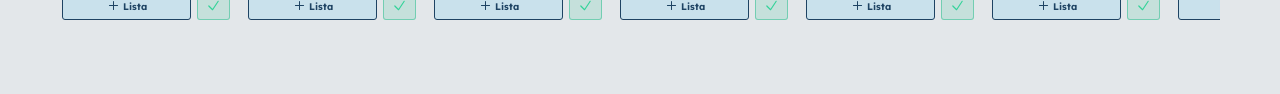
==== commit 31d7852b: "v284: eliminar themes personalizados y fijar fuente Fraunces para título Mediary" ====
--- a/index.html
+++ b/index.html
@@ -65,13 +65,8 @@
     const theme = (family || 'slate') + '-' + mode;
     let appTheme = 'default';
     if (p && p.appTheme && p.appTheme !== 'minimalist') appTheme = p.appTheme;
-    const personaTheme = (p && p.personaTheme && p.personaTheme !== 'none') ? p.personaTheme : 'none';
-    const personaColors = (personaTheme !== 'none' && p && p.personaThemeColors !== false) ? 'true' : 'false';
     document.documentElement.setAttribute('data-app-theme', appTheme);
     document.documentElement.setAttribute('data-theme', theme);
-    document.documentElement.setAttribute('data-persona-theme', personaTheme);
-    document.documentElement.setAttribute('data-persona-colors', personaColors);
-    document.documentElement.setAttribute('data-color-mode', mode);
     document.documentElement.setAttribute('data-ui-style', 'modern');
     const earlyIsLight = (mode === 'light');
     document.documentElement.style.setProperty('color-scheme', earlyIsLight ? 'only light' : 'dark', 'important');
@@ -87,20 +82,11 @@
       'espresso-dark': '#141210', 'espresso-light': '#EFE9DE',
       'dracula-dark': '#141113', 'dracula-light': '#EAE4E8'
     };
-    const personaBgMap = {
-      'cinefilo-light': '#F7F5F0', 'cinefilo-dark': '#141312',
-      'melomano-light': '#F4F3F0', 'melomano-dark': '#121314',
-      'gamer-light': '#F2F4F7', 'gamer-dark': '#11141A',
-      'lector-light': '#F6F2E9', 'lector-dark': '#161512',
-      'nerd-light': '#F5F3EE', 'nerd-dark': '#151412',
-      'otaku-light': '#F6F4F3', 'otaku-dark': '#141314'
-    };
-    const earlyBg = (personaColors === 'true' && personaBgMap[personaTheme + '-' + mode]) || bgMap[theme];
-    if (earlyBg) {
-      document.documentElement.style.backgroundColor = earlyBg;
+    if (bgMap[theme]) {
+      document.documentElement.style.backgroundColor = bgMap[theme];
       const meta = document.querySelector('meta[name="theme-color"]');
       if (meta) {
-        meta.setAttribute('content', earlyBg);
+        meta.setAttribute('content', bgMap[theme]);
       }
     }
   } catch(e) {}
@@ -137,23 +123,9 @@
     'Outfit': 'family=Outfit:wght@400;500;600;700',
     'Space Grotesk': 'family=Space+Grotesk:wght@400;500;600;700',
     'Playfair Display': 'family=Playfair+Display:ital,wght@0,500;0,600;0,700;1,400',
-    'Fraunces': 'family=Fraunces:opsz,wght@9..144,500;9..144,600;9..144,700',
-    'Syne': 'family=Syne:wght@600;700;800',
-    'Newsreader': 'family=Newsreader:ital,opsz,wght@0,6..72,500;0,6..72,600;0,6..72,700;1,6..72,400',
-    'Source Sans 3': 'family=Source+Sans+3:wght@400;500;600;700',
-    'Bricolage Grotesque': 'family=Bricolage+Grotesque:wght@500;600;700;800',
-    'Zen Kaku Gothic New': 'family=Zen+Kaku+Gothic+New:wght@500;700'
-  };
-  var PERSONA_FONTS = {
-    'cinefilo': ['Fraunces', 'Plus Jakarta Sans'],
-    'melomano': ['Syne', 'DM Sans'],
-    'gamer': ['Space Grotesk', 'Inter'],
-    'lector': ['Newsreader', 'Source Sans 3'],
-    'nerd': ['Bricolage Grotesque', 'Plus Jakarta Sans'],
-    'otaku': ['Zen Kaku Gothic New', 'DM Sans']
+    'Fraunces': 'family=Fraunces:opsz,wght@9..144,700;9..144,800'
   };
   var active = 'Lexend';
-  var extraFonts = [];
   try {
     var raw = localStorage.getItem('Mediary_prefs_v1') || localStorage.getItem('MyMediary_prefs_v1');
     if (raw) {
@@ -164,12 +136,9 @@
           if (p.font.indexOf(k) !== -1) { active = k; break; }
         }
       }
-      if (p.personaTheme && PERSONA_FONTS[p.personaTheme]) {
-        extraFonts = PERSONA_FONTS[p.personaTheme];
-      }
     }
   } catch(e) {}
-  var toLoad = [active, 'Cinzel'].concat(extraFonts);
+  var toLoad = [active, 'Cinzel', 'Fraunces'];
   var uniq = [];
   for (var i = 0; i < toLoad.length; i++) {
     if (FONT_URLS[toLoad[i]] && uniq.indexOf(toLoad[i]) === -1) uniq.push(toLoad[i]);
@@ -1667,105 +1636,6 @@
     </div>
   </div>
 
-  <!-- NUEVA SECCIÓN DE THEMES (6 PERFILES CON TIPOGRAFÍA + PALETA CLARO/OSCURO) -->
-  <div class="form-group">
-    <div style="display:flex; align-items:center; justify-content:space-between; gap:8px; margin-bottom:8px;">
-      <label data-i18n="cfg_persona_themes_label" style="font-weight:700; margin:0; font-size:0.92rem; display:block;">Themes</label>
-      <button type="button" id="btn-reset-persona-theme" class="btn-reset-persona-theme" onclick="seleccionarPersonaTheme('none')" style="display:none;" data-i18n="cfg_persona_theme_reset">Estándar</button>
-    </div>
-    <div class="persona-themes-grid" id="cfg-persona-theme-cards">
-      <!-- 1. Cinéfilo -->
-      <button type="button" class="persona-theme-card" data-persona="cinefilo" onclick="seleccionarPersonaTheme('cinefilo')">
-        <div class="persona-theme-head">
-          <span class="persona-theme-icon" aria-hidden="true">
-            <svg class="h-icon" viewBox="0 0 24 24" fill="none" stroke="currentColor" stroke-width="1.8" stroke-linecap="round" stroke-linejoin="round"><path d="M3.375 19.5h17.25m-17.25 0a1.125 1.125 0 0 1-1.125-1.125M3.375 19.5h1.5C5.496 19.5 6 18.996 6 18.375m-3.75 0V5.625m0 12.75v-1.5c0-.621.504-1.125 1.125-1.125m18.375 2.625V5.625m0 12.75c0 .621-.504 1.125-1.125 1.125m1.125-1.125v-1.5c0-.621-.504-1.125-1.125-1.125m0 3.75h-1.5A1.125 1.125 0 0 1 18 18.375M20.625 4.5H3.375m17.25 0c.621 0 1.125.504 1.125 1.125M20.625 4.5h-1.5C18.504 4.5 18 5.004 18 5.625m3.75 0v1.5c0 .621-.504 1.125-1.125 1.125M3.375 4.5c-.621 0-1.125.504-1.125 1.125M3.375 4.5h1.5C5.496 4.5 6 5.004 6 5.625m-3.75 0v1.5c0 .621.504 1.125 1.125 1.125m0 0h1.5m-1.5 0c-.621 0-1.125.504-1.125 1.125v1.5c0 .621.504 1.125 1.125 1.125m1.5-3.75C5.496 8.25 6 7.746 6 7.125v-1.5M4.875 8.25C5.496 8.25 6 8.754 6 9.375v1.5m0-5.25v5.25m0-5.25C6 5.004 6.504 4.5 7.125 4.5h9.75c.621 0 1.125.504 1.125 1.125m1.125 2.625h1.5m-1.5 0A1.125 1.125 0 0 1 18 7.125v-1.5m1.125 2.625c-.621 0-1.125.504-1.125 1.125v1.5m2.625-2.625c.621 0 1.125.504 1.125 1.125v1.5c0 .621-.504 1.125-1.125 1.125M18 5.625v5.25M7.125 12h9.75m-9.75 0A1.125 1.125 0 0 1 6 10.875M7.125 12C6.504 12 6 12.504 6 13.125m0-2.25C6 11.496 5.496 12 4.875 12M18 10.875c0 .621-.504 1.125-1.125 1.125M18 10.875c0 .621.504 1.125 1.125 1.125m-2.25 0c.621 0 1.125.504 1.125 1.125m-12 5.25v-5.25m0 5.25c0 .621.504 1.125 1.125 1.125h9.75c.621 0 1.125-.504 1.125-1.125m-12 0v-1.5c0-.621-.504-1.125-1.125-1.125M18 18.375v-5.25m0 5.25v-1.5c0-.621.504-1.125 1.125-1.125M18 13.125v1.5c0 .621.504 1.125 1.125 1.125M18 13.125c0-.621.504-1.125 1.125-1.125M6 13.125v1.5c0 .621-.504 1.125-1.125 1.125M6 13.125C6 12.504 5.496 12 4.875 12m-1.5 0h1.5m-1.5 0c-.621 0-1.125.504-1.125 1.125v1.5c0 .621.504 1.125 1.125 1.125M19.125 12h1.5m0 0c.621 0 1.125.504 1.125 1.125v1.5c0 .621-.504 1.125-1.125 1.125m-17.25 0h1.5m14.25 0h1.5"/></svg>
-          </span>
-          <span class="persona-theme-name" style="font-family:'Fraunces',serif;" data-i18n="persona_theme_cinefilo">Cinéfilo</span>
-        </div>
-        <div class="persona-theme-swatches">
-          <span class="pt-swatch" style="background:#F7F5F0;"></span>
-          <span class="pt-swatch" style="background:#141312;"></span>
-          <span class="pt-swatch" style="background:#C96A6A;"></span>
-        </div>
-      </button>
-
-      <!-- 2. Melómano -->
-      <button type="button" class="persona-theme-card" data-persona="melomano" onclick="seleccionarPersonaTheme('melomano')">
-        <div class="persona-theme-head">
-          <span class="persona-theme-icon" aria-hidden="true">
-            <svg class="h-icon" viewBox="0 0 24 24" fill="none" stroke="currentColor" stroke-width="1.8" stroke-linecap="round" stroke-linejoin="round"><path d="M9 9l10.5-3m0 6.553v3.75a2.25 2.25 0 0 1-1.632 2.163l-1.32.377a1.803 1.803 0 1 1-.99-3.467l2.31-.66a2.25 2.25 0 0 0 1.632-2.163Zm0 0V2.25L9 5.25v10.303m0 0v3.75a2.25 2.25 0 0 1-1.632 2.163l-1.32.377a1.803 1.803 0 0 1-.99-3.467l2.31-.66A2.25 2.25 0 0 0 9 15.553Z"/></svg>
-          </span>
-          <span class="persona-theme-name" style="font-family:'Syne',sans-serif;" data-i18n="persona_theme_melomano">Melómano</span>
-        </div>
-        <div class="persona-theme-swatches">
-          <span class="pt-swatch" style="background:#F4F3F0;"></span>
-          <span class="pt-swatch" style="background:#121314;"></span>
-          <span class="pt-swatch" style="background:#D99B52;"></span>
-        </div>
-      </button>
-
-      <!-- 3. Gamer -->
-      <button type="button" class="persona-theme-card" data-persona="gamer" onclick="seleccionarPersonaTheme('gamer')">
-        <div class="persona-theme-head">
-          <span class="persona-theme-icon" aria-hidden="true">
-            <svg class="h-icon" viewBox="0 0 24 24" fill="none" stroke="currentColor" stroke-width="1.8" stroke-linecap="round" stroke-linejoin="round"><path d="M14.25 6.087c0-.355.186-.676.401-.959.221-.29.349-.634.349-1.003 0-1.036-1.007-1.875-2.25-1.875s-2.25.84-2.25 1.875c0 .369.128.713.349 1.003.215.283.401.604.401.959v0a.64.64 0 0 1-.657.643 48.39 48.39 0 0 1-4.163-.3c.186 1.613.293 3.25.315 4.907a.656.656 0 0 1-.658.663v0c-.355 0-.676-.186-.959-.401a1.647 1.647 0 0 0-1.003-.349c-1.036 0-1.875 1.007-1.875 2.25s.84 2.25 1.875 2.25c.369 0 .713-.128 1.003-.349.283-.215.604-.401.959-.401v0c.31 0 .555.26.532.57a48.039 48.039 0 0 1-.642 5.056c1.518.19 3.058.309 4.616.354a.64.64 0 0 0 .657-.643v0c0-.355-.186-.676-.401-.959a1.647 1.647 0 0 1-.349-1.003c0-1.035 1.008-1.875 2.25-1.875 1.243 0 2.25.84 2.25 1.875 0 .369-.128.713-.349 1.003-.215.283-.4.604-.4.959v0c0 .333.277.599.61.58a48.1 48.1 0 0 0 5.427-.63 48.05 48.05 0 0 0 .582-4.717.532.532 0 0 0-.533-.57v0c-.355 0-.676.186-.959.401-.29.221-.634.349-1.003.349-1.035 0-1.875-1.007-1.875-2.25s.84-2.25 1.875-2.25c.37 0 .713.128 1.003.349.283.215.604.401.96.401v0a.656.656 0 0 0 .658-.663 48.422 48.422 0 0 0-.37-5.36c-1.886.342-3.81.574-5.766.689a.578.578 0 0 1-.61-.58v0Z"/></svg>
-          </span>
-          <span class="persona-theme-name" style="font-family:'Space Grotesk',sans-serif;" data-i18n="persona_theme_gamer">Gamer</span>
-        </div>
-        <div class="persona-theme-swatches">
-          <span class="pt-swatch" style="background:#F2F4F7;"></span>
-          <span class="pt-swatch" style="background:#11141A;"></span>
-          <span class="pt-swatch" style="background:#5B8EC9;"></span>
-        </div>
-      </button>
-
-      <!-- 4. Lector -->
-      <button type="button" class="persona-theme-card" data-persona="lector" onclick="seleccionarPersonaTheme('lector')">
-        <div class="persona-theme-head">
-          <span class="persona-theme-icon" aria-hidden="true">
-            <svg class="h-icon" viewBox="0 0 24 24" fill="none" stroke="currentColor" stroke-width="1.8" stroke-linecap="round" stroke-linejoin="round"><path d="M12 6.042A8.967 8.967 0 0 0 6 3.75c-1.052 0-2.062.18-3 .512v14.25A8.987 8.987 0 0 1 6 18c2.305 0 4.408.867 6 2.292m0-14.25a8.966 8.966 0 0 1 6-2.292c1.052 0 2.062.18 3 .512v14.25A8.987 8.987 0 0 0 18 18a8.967 8.967 0 0 0-6 2.292m0-14.25v14.25"/></svg>
-          </span>
-          <span class="persona-theme-name" style="font-family:'Newsreader',serif;" data-i18n="persona_theme_lector">Lector</span>
-        </div>
-        <div class="persona-theme-swatches">
-          <span class="pt-swatch" style="background:#F6F2E9;"></span>
-          <span class="pt-swatch" style="background:#161512;"></span>
-          <span class="pt-swatch" style="background:#7DA387;"></span>
-        </div>
-      </button>
-
-      <!-- 5. Nerd -->
-      <button type="button" class="persona-theme-card" data-persona="nerd" onclick="seleccionarPersonaTheme('nerd')">
-        <div class="persona-theme-head">
-          <span class="persona-theme-icon" aria-hidden="true">
-            <svg class="h-icon" viewBox="0 0 24 24" fill="none" stroke="currentColor" stroke-width="1.8" stroke-linecap="round" stroke-linejoin="round"><path d="m3.75 13.5 10.5-11.25L12 10.5h8.25L9.75 21.75 12 13.5H3.75Z"/></svg>
-          </span>
-          <span class="persona-theme-name" style="font-family:'Bricolage Grotesque',sans-serif;" data-i18n="persona_theme_nerd">Nerd</span>
-        </div>
-        <div class="persona-theme-swatches">
-          <span class="pt-swatch" style="background:#F5F3EE;"></span>
-          <span class="pt-swatch" style="background:#151412;"></span>
-          <span class="pt-swatch" style="background:#E07A52;"></span>
-        </div>
-      </button>
-
-      <!-- 6. Otaku -->
-      <button type="button" class="persona-theme-card" data-persona="otaku" onclick="seleccionarPersonaTheme('otaku')">
-        <div class="persona-theme-head">
-          <span class="persona-theme-icon" aria-hidden="true">
-            <svg class="h-icon" viewBox="0 0 24 24" fill="none" stroke="currentColor" stroke-width="1.8" stroke-linecap="round" stroke-linejoin="round"><path d="M9.813 15.904 9 18.75l-.813-2.846a4.5 4.5 0 0 0-3.09-3.09L2.25 12l2.846-.813a4.5 4.5 0 0 0 3.09-3.09L9 5.25l.813 2.846a4.5 4.5 0 0 0 3.09 3.09L15.75 12l-2.846.813a4.5 4.5 0 0 0-3.09 3.09ZM18.259 8.715 18 9.75l-.259-1.035a3.375 3.375 0 0 0-2.455-2.456L14.25 6l1.036-.259a3.375 3.375 0 0 0 2.455-2.456L18 2.25l.259 1.035a3.375 3.375 0 0 0 2.456 2.456L21.75 6l-1.035.259a3.375 3.375 0 0 0-2.456 2.456Z"/></svg>
-          </span>
-          <span class="persona-theme-name" style="font-family:'Zen Kaku Gothic New',sans-serif;" data-i18n="persona_theme_otaku">Otaku</span>
-        </div>
-        <div class="persona-theme-swatches">
-          <span class="pt-swatch" style="background:#F6F4F3;"></span>
-          <span class="pt-swatch" style="background:#141314;"></span>
-          <span class="pt-swatch" style="background:#CF8494;"></span>
-        </div>
-      </button>
-    </div>
-  </div>
-
   <!-- SELECCIÓN DE COLORES Y MODO DE APARIENCIA -->
   <div class="form-group">
     <label data-i18n="cfg_colors_label" style="font-weight:700; margin:0 0 8px 0; font-size:0.92rem; display:block;">Colores</label>
@@ -1938,7 +1808,7 @@
 <div id="cfg-update-pwa-wrap" style="margin:14px 0; padding:12px 14px; background:rgba(56,189,248,0.06); border:1px dashed rgba(56,189,248,0.3); border-radius:3px; display:flex; align-items:center; justify-content:space-between; gap:10px;">
   <div style="min-width:0;">
     <strong style="font-size:0.86rem; color:var(--text); display:block;" data-i18n="pwa_update_title">Actualización de la App</strong>
-    <span style="font-size:0.74rem; color:var(--muted); display:block; margin-top:1px;" data-i18n="pwa_update_sub">Versión v283 • Forzar descarga de novedades</span>
+    <span style="font-size:0.74rem; color:var(--muted); display:block; margin-top:1px;" data-i18n="pwa_update_sub">Versión v284 • Forzar descarga de novedades</span>
   </div>
   <button type="button" class="cfg-link-toggle-btn" id="btn-update-pwa" onclick="forzarActualizacionApp()" style="height:auto; padding:6px 14px; background:var(--accent); color:var(--accent-contrast); font-weight:700;" data-i18n="pwa_update_btn">
     <svg class="h-icon" viewBox="0 0 24 24" fill="none" stroke="currentColor" stroke-width="1.8" stroke-linecap="round" stroke-linejoin="round" style="width:16px;height:16px;margin-right:4px;"><path d="M16.023 9.348h4.992v-.001M2.985 19.644v-4.992m0 0h4.992m-4.993 0 3.181 3.183a8.25 8.25 0 0 0 13.803-3.7M4.031 9.865a8.25 8.25 0 0 1 13.803-3.7l3.181 3.182m0-4.991v4.99"/></svg>Actualizar
--- a/styles/calendar.css
+++ b/styles/calendar.css
@@ -2121,251 +2121,16 @@
 }
 
 /* ============================================================
-   6 THEMES PERSONALIZADOS (TIPOGRAFÍA + PALETA CLARO / OSCURO)
+   FUENTE FIJA PARA EL TÍTULO MEDIARY
    ============================================================ */
-.persona-themes-grid {
-  display: grid;
-  grid-template-columns: repeat(2, 1fr);
-  gap: 8px;
-}
-
-.persona-theme-card {
-  background: var(--bg);
-  border: 1.5px solid var(--border);
-  border-radius: 6px;
-  padding: 9px 10px;
-  display: flex;
-  align-items: center;
-  justify-content: space-between;
-  gap: 8px;
-  cursor: pointer;
-  color: var(--text);
-  transition: border-color 0.16s ease, background-color 0.16s ease, transform 0.14s ease, box-shadow 0.16s ease;
-  text-align: left;
-}
-
-.persona-theme-card:hover {
-  border-color: var(--accent);
-  background: var(--card-hover);
-}
-
-.persona-theme-card:active {
-  transform: scale(0.97);
-}
-
-.persona-theme-card.active {
-  border-color: var(--accent);
-  background: var(--accent-subtle, rgba(var(--accent-rgb, 56, 189, 248), 0.12));
-  box-shadow: 0 0 0 1px var(--accent);
-}
-
-.persona-theme-head {
-  display: inline-flex;
-  align-items: center;
-  gap: 7px;
-  min-width: 0;
-}
-
-.persona-theme-icon {
-  display: inline-flex;
-  align-items: center;
-  justify-content: center;
-  color: var(--accent);
-  flex-shrink: 0;
-}
-
-.persona-theme-icon svg {
-  width: 16px;
-  height: 16px;
-}
-
-.persona-theme-name {
-  font-size: 0.86rem;
-  font-weight: 700;
-  white-space: nowrap;
-  overflow: hidden;
-  text-overflow: ellipsis;
-}
-
-.persona-theme-swatches {
-  display: inline-flex;
-  align-items: center;
-  gap: 3px;
-  flex-shrink: 0;
-}
-
-.pt-swatch {
-  width: 10px;
-  height: 10px;
-  border-radius: 50%;
-  border: 1px solid rgba(128, 128, 128, 0.35);
-  display: inline-block;
-}
-
-.btn-reset-persona-theme {
-  background: transparent;
-  border: 1px solid var(--border);
-  border-radius: 4px;
-  color: var(--muted);
-  font-size: 0.72rem;
-  font-weight: 700;
-  padding: 2px 8px;
-  cursor: pointer;
-  transition: all 0.15s ease;
-}
-
-.btn-reset-persona-theme:hover {
-  color: var(--accent);
-  border-color: var(--accent);
-}
-
-/* Tipografías por Theme */
-html[data-persona-theme="cinefilo"] {
-  --font-title: 'Fraunces', serif;
-  --font-family: 'Plus Jakarta Sans', sans-serif;
-}
-html[data-persona-theme="melomano"] {
-  --font-title: 'Syne', sans-serif;
-  --font-family: 'DM Sans', sans-serif;
-}
-html[data-persona-theme="gamer"] {
-  --font-title: 'Space Grotesk', sans-serif;
-  --font-family: 'Inter', sans-serif;
-}
-html[data-persona-theme="lector"] {
-  --font-title: 'Newsreader', serif;
-  --font-family: 'Source Sans 3', sans-serif;
-}
-html[data-persona-theme="nerd"] {
-  --font-title: 'Bricolage Grotesque', sans-serif;
-  --font-family: 'Plus Jakarta Sans', sans-serif;
-}
-html[data-persona-theme="otaku"] {
-  --font-title: 'Zen Kaku Gothic New', sans-serif;
-  --font-family: 'DM Sans', sans-serif;
-}
-
-html[data-persona-theme]:not([data-persona-theme="none"]) body {
-  font-family: var(--font-family) !important;
-}
-
-html[data-persona-theme]:not([data-persona-theme="none"]) :is(
-  h1, h2, h3, .header-brand-text, .logo,
-  .cat-wide-title, .home-clean-title, .cat-hl-title,
-  .profile-nick-display, .modal-title, .modal-header h3,
-  .cal-detail-date-title, .history-title
-) {
-  font-family: var(--font-title) !important;
-}
-
-/* 1. Cinéfilo — Claro / Oscuro */
-html[data-persona-theme="cinefilo"][data-persona-colors="true"][data-color-mode="light"] {
-  --bg: #F7F5F0; --card: #EFECE4; --card-hover: #E7E2D6; --header-bg: #F7F5F0; --separator-bg: #E2DDD0; --border: #DDD6C7;
-  --text: #1E1D1B; --muted: #6E685F;
-  --accent: #8C3B3B; --accent-hover: #753030; --accent-rgb: 140, 59, 59; --accent-contrast: #F7F5F0;
-  --accent-subtle: rgba(140, 59, 59, 0.12); --accent-border: rgba(140, 59, 59, 0.34);
-  --t-bg: #F7F5F0; --t-surface: #EFECE4; --t-border: #DDD6C7; --t-text: #1E1D1B; --t-muted: #6E685F;
-  --t-primary: #8C3B3B; --t-primary-fg: #F7F5F0; --t-sec-accent: #8C3B3B; --t-np-accent: #8C3B3B;
-}
-html[data-persona-theme="cinefilo"][data-persona-colors="true"][data-color-mode="dark"] {
-  --bg: #141312; --card: #1F1D1B; --card-hover: #292623; --header-bg: #141312; --separator-bg: #2A2724; --border: #312D29;
-  --text: #EAE6DF; --muted: #9C958B;
-  --accent: #C96A6A; --accent-hover: #B85A5A; --accent-rgb: 201, 106, 106; --accent-contrast: #141312;
-  --accent-subtle: rgba(201, 106, 106, 0.16); --accent-border: rgba(201, 106, 106, 0.36);
-  --t-bg: #141312; --t-surface: #1F1D1B; --t-border: #312D29; --t-text: #EAE6DF; --t-muted: #9C958B;
-  --t-primary: #C96A6A; --t-primary-fg: #141312; --t-sec-accent: #C96A6A; --t-np-accent: #C96A6A;
-}
-
-/* 2. Melómano — Claro / Oscuro */
-html[data-persona-theme="melomano"][data-persona-colors="true"][data-color-mode="light"] {
-  --bg: #F4F3F0; --card: #E8E6E0; --card-hover: #DFDCD3; --header-bg: #F4F3F0; --separator-bg: #DCD9D0; --border: #D5D1C7;
-  --text: #18191A; --muted: #636566;
-  --accent: #B87333; --accent-hover: #9E6129; --accent-rgb: 184, 115, 51; --accent-contrast: #F4F3F0;
-  --accent-subtle: rgba(184, 115, 51, 0.13); --accent-border: rgba(184, 115, 51, 0.35);
-  --t-bg: #F4F3F0; --t-surface: #E8E6E0; --t-border: #D5D1C7; --t-text: #18191A; --t-muted: #636566;
-  --t-primary: #B87333; --t-primary-fg: #F4F3F0; --t-sec-accent: #B87333; --t-np-accent: #B87333;
-}
-html[data-persona-theme="melomano"][data-persona-colors="true"][data-color-mode="dark"] {
-  --bg: #121314; --card: #1C1E20; --card-hover: #25282B; --header-bg: #121314; --separator-bg: #26292C; --border: #2D3034;
-  --text: #E4E5E7; --muted: #92969B;
-  --accent: #D99B52; --accent-hover: #C68941; --accent-rgb: 217, 155, 82; --accent-contrast: #121314;
-  --accent-subtle: rgba(217, 155, 82, 0.16); --accent-border: rgba(217, 155, 82, 0.36);
-  --t-bg: #121314; --t-surface: #1C1E20; --t-border: #2D3034; --t-text: #E4E5E7; --t-muted: #92969B;
-  --t-primary: #D99B52; --t-primary-fg: #121314; --t-sec-accent: #D99B52; --t-np-accent: #D99B52;
-}
-
-/* 3. Gamer — Claro / Oscuro */
-html[data-persona-theme="gamer"][data-persona-colors="true"][data-color-mode="light"] {
-  --bg: #F2F4F7; --card: #E5E9F0; --card-hover: #DCE1EA; --header-bg: #F2F4F7; --separator-bg: #D6DCE6; --border: #CFD6E1;
-  --text: #171C26; --muted: #5A6475;
-  --accent: #2F5D8C; --accent-hover: #254B73; --accent-rgb: 47, 93, 140; --accent-contrast: #F2F4F7;
-  --accent-subtle: rgba(47, 93, 140, 0.12); --accent-border: rgba(47, 93, 140, 0.34);
-  --t-bg: #F2F4F7; --t-surface: #E5E9F0; --t-border: #CFD6E1; --t-text: #171C26; --t-muted: #5A6475;
-  --t-primary: #2F5D8C; --t-primary-fg: #F2F4F7; --t-sec-accent: #2F5D8C; --t-np-accent: #2F5D8C;
-}
-html[data-persona-theme="gamer"][data-persona-colors="true"][data-color-mode="dark"] {
-  --bg: #11141A; --card: #1A1F29; --card-hover: #222835; --header-bg: #11141A; --separator-bg: #232A37; --border: #2A3242;
-  --text: #E2E7F0; --muted: #8C97AB;
-  --accent: #5B8EC9; --accent-hover: #4A7CB8; --accent-rgb: 91, 142, 201; --accent-contrast: #11141A;
-  --accent-subtle: rgba(91, 142, 201, 0.16); --accent-border: rgba(91, 142, 201, 0.36);
-  --t-bg: #11141A; --t-surface: #1A1F29; --t-border: #2A3242; --t-text: #E2E7F0; --t-muted: #8C97AB;
-  --t-primary: #5B8EC9; --t-primary-fg: #11141A; --t-sec-accent: #5B8EC9; --t-np-accent: #5B8EC9;
-}
-
-/* 4. Lector — Claro / Oscuro */
-html[data-persona-theme="lector"][data-persona-colors="true"][data-color-mode="light"] {
-  --bg: #F6F2E9; --card: #ECE5D8; --card-hover: #E3DAC9; --header-bg: #F6F2E9; --separator-bg: #DFD6C5; --border: #D7CDBA;
-  --text: #231F1A; --muted: #6C6459;
-  --accent: #4A6B53; --accent-hover: #3C5844; --accent-rgb: 74, 107, 83; --accent-contrast: #F6F2E9;
-  --accent-subtle: rgba(74, 107, 83, 0.12); --accent-border: rgba(74, 107, 83, 0.34);
-  --t-bg: #F6F2E9; --t-surface: #ECE5D8; --t-border: #D7CDBA; --t-text: #231F1A; --t-muted: #6C6459;
-  --t-primary: #4A6B53; --t-primary-fg: #F6F2E9; --t-sec-accent: #4A6B53; --t-np-accent: #4A6B53;
-}
-html[data-persona-theme="lector"][data-persona-colors="true"][data-color-mode="dark"] {
-  --bg: #161512; --card: #211F1B; --card-hover: #2B2823; --header-bg: #161512; --separator-bg: #2C2924; --border: #332F29;
-  --text: #E6E0D4; --muted: #9B9386;
-  --accent: #7DA387; --accent-hover: #6C9176; --accent-rgb: 125, 163, 135; --accent-contrast: #161512;
-  --accent-subtle: rgba(125, 163, 135, 0.16); --accent-border: rgba(125, 163, 135, 0.36);
-  --t-bg: #161512; --t-surface: #211F1B; --t-border: #332F29; --t-text: #E6E0D4; --t-muted: #9B9386;
-  --t-primary: #7DA387; --t-primary-fg: #161512; --t-sec-accent: #7DA387; --t-np-accent: #7DA387;
-}
-
-/* 5. Nerd — Claro / Oscuro */
-html[data-persona-theme="nerd"][data-persona-colors="true"][data-color-mode="light"] {
-  --bg: #F5F3EE; --card: #EAE6DC; --card-hover: #E1DCD0; --header-bg: #F5F3EE; --separator-bg: #DDD7C9; --border: #D4CEBE;
-  --text: #1C1B18; --muted: #67635B;
-  --accent: #C45B33; --accent-hover: #AA4C28; --accent-rgb: 196, 91, 51; --accent-contrast: #F5F3EE;
-  --accent-subtle: rgba(196, 91, 51, 0.12); --accent-border: rgba(196, 91, 51, 0.34);
-  --t-bg: #F5F3EE; --t-surface: #EAE6DC; --t-border: #D4CEBE; --t-text: #1C1B18; --t-muted: #67635B;
-  --t-primary: #C45B33; --t-primary-fg: #F5F3EE; --t-sec-accent: #C45B33; --t-np-accent: #C45B33;
-}
-html[data-persona-theme="nerd"][data-persona-colors="true"][data-color-mode="dark"] {
-  --bg: #151412; --card: #201E1B; --card-hover: #2A2723; --header-bg: #151412; --separator-bg: #2B2824; --border: #322E29;
-  --text: #EBE8E1; --muted: #9B968D;
-  --accent: #E07A52; --accent-hover: #CC6942; --accent-rgb: 224, 122, 82; --accent-contrast: #151412;
-  --accent-subtle: rgba(224, 122, 82, 0.16); --accent-border: rgba(224, 122, 82, 0.36);
-  --t-bg: #151412; --t-surface: #201E1B; --t-border: #322E29; --t-text: #EBE8E1; --t-muted: #9B968D;
-  --t-primary: #E07A52; --t-primary-fg: #151412; --t-sec-accent: #E07A52; --t-np-accent: #E07A52;
-}
-
-/* 6. Otaku — Claro / Oscuro */
-html[data-persona-theme="otaku"][data-persona-colors="true"][data-color-mode="light"] {
-  --bg: #F6F4F3; --card: #EBE7E5; --card-hover: #E2DDDA; --header-bg: #F6F4F3; --separator-bg: #DDD7D4; --border: #D4CDCA;
-  --text: #1D1B1C; --muted: #696366;
-  --accent: #A65E6E; --accent-hover: #8F4E5C; --accent-rgb: 166, 94, 110; --accent-contrast: #F6F4F3;
-  --accent-subtle: rgba(166, 94, 110, 0.12); --accent-border: rgba(166, 94, 110, 0.34);
-  --t-bg: #F6F4F3; --t-surface: #EBE7E5; --t-border: #D4CDCA; --t-text: #1D1B1C; --t-muted: #696366;
-  --t-primary: #A65E6E; --t-primary-fg: #F6F4F3; --t-sec-accent: #A65E6E; --t-np-accent: #A65E6E;
-}
-html[data-persona-theme="otaku"][data-persona-colors="true"][data-color-mode="dark"] {
-  --bg: #141314; --card: #1E1C1E; --card-hover: #282528; --header-bg: #141314; --separator-bg: #292629; --border: #302C30;
-  --text: #EAE6E8; --muted: #9B9498;
-  --accent: #CF8494; --accent-hover: #BC7282; --accent-rgb: 207, 132, 148; --accent-contrast: #141314;
-  --accent-subtle: rgba(207, 132, 148, 0.16); --accent-border: rgba(207, 132, 148, 0.36);
-  --t-bg: #141314; --t-surface: #1E1C1E; --t-border: #302C30; --t-text: #EAE6E8; --t-muted: #9B9498;
-  --t-primary: #CF8494; --t-primary-fg: #141314; --t-sec-accent: #CF8494; --t-np-accent: #CF8494;
-}
-
-
-
-
+html .app-header-integrated .header-brand-text,
+html[data-app-theme="minimalist"] .app-header-integrated .header-brand-text {
+  font-family: 'Fraunces', Georgia, serif !important;
+  font-weight: 700 !important;
+  letter-spacing: -0.02em !important;
+}
+
+
+
+
+
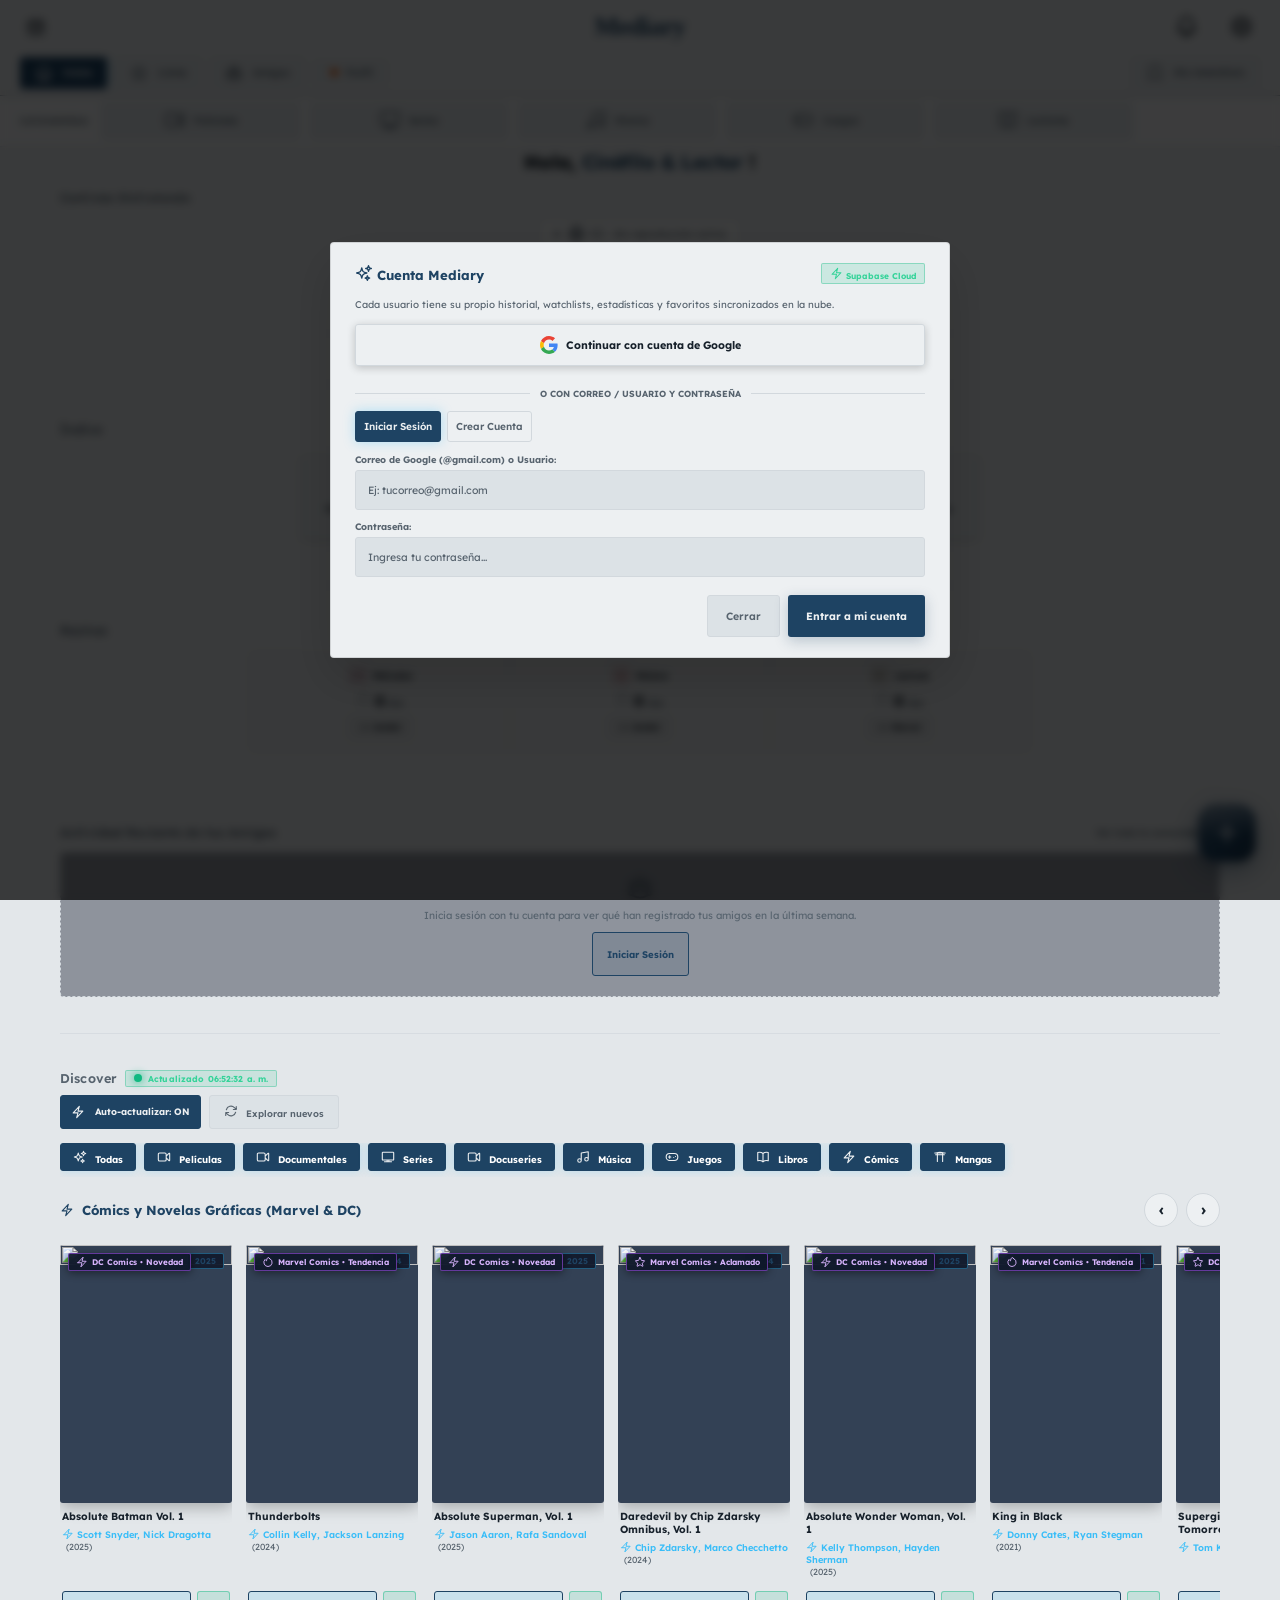
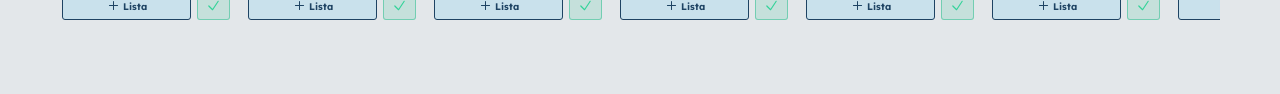
==== commit db74744d: "v285: simplificar modal de próximos estrenos con selector de categoría y fecha integrados" ====
--- a/index.html
+++ b/index.html
@@ -1035,39 +1035,33 @@
       </div>
 
       <div class="form-group">
-        <div style="display:flex; gap:10px; flex-wrap:wrap;">
-          <div style="flex:1; min-width:140px;">
-            <label for="estreno-select-cat" data-i18n="estreno_lbl_cat">Categoría: *</label>
-            <select id="estreno-select-cat" class="form-input" required>
-              <option value="Peliculas" data-i18n="nav_peliculas">Películas</option>
-              <option value="Series" data-i18n="cal_opt_series_temporadas">Series (Temporadas)</option>
-              <option value="Musica" data-i18n="nav_musica">Música</option>
-              <option value="Juegos" data-i18n="nav_juegos">Juegos</option>
-              <option value="Libros" data-i18n="cal_legend_books">Libros</option>
-              <option value="Comics" data-i18n="cal_legend_comics">Cómics</option>
-              <option value="Mangas" data-i18n="cal_legend_mangas">Mangas</option>
-            </select>
-          </div>
-          <div style="flex:1; min-width:140px;">
-            <label for="estreno-input-fecha" data-i18n="estreno_lbl_date">Fecha de Estreno: *</label>
-            <input type="date" id="estreno-input-fecha" class="form-input" required>
+        <label data-i18n="estreno_lbl_cat">Categoría: *</label>
+        <input type="hidden" id="estreno-select-cat" value="Peliculas">
+        <div class="cfg-dropdown-wrap" id="estreno-cat-dd-wrap" style="width:100%;">
+          <button type="button" class="cfg-dropdown-btn" id="btn-estreno-cat-dropdown" onclick="toggleDropdownCatEstreno(event)" aria-haspopup="listbox" aria-expanded="false">
+            <span id="estreno-cat-selected-label" data-i18n="nav_peliculas">Películas</span>
+            <svg class="h-icon cfg-dd-chevron" viewBox="0 0 24 24" fill="none" stroke="currentColor" stroke-width="2" stroke-linecap="round" stroke-linejoin="round" style="width:14px;height:14px;"><path d="m19.5 8.25-7.5 7.5-7.5-7.5"/></svg>
+          </button>
+          <div class="cfg-dropdown-menu" id="menu-estreno-cat" role="listbox" style="display:none;" onclick="event.stopPropagation()">
+            <button type="button" class="cfg-dropdown-item active" data-cat="Peliculas" onclick="seleccionarCatEstreno('Peliculas', this)"><span data-i18n="nav_peliculas">Películas</span><span class="cfg-dd-check">✓</span></button>
+            <button type="button" class="cfg-dropdown-item" data-cat="Series" onclick="seleccionarCatEstreno('Series', this)"><span data-i18n="nav_series">Series</span><span class="cfg-dd-check">✓</span></button>
+            <button type="button" class="cfg-dropdown-item" data-cat="Musica" onclick="seleccionarCatEstreno('Musica', this)"><span data-i18n="nav_musica">Música</span><span class="cfg-dd-check">✓</span></button>
+            <button type="button" class="cfg-dropdown-item" data-cat="Juegos" onclick="seleccionarCatEstreno('Juegos', this)"><span data-i18n="nav_juegos">Juegos</span><span class="cfg-dd-check">✓</span></button>
+            <button type="button" class="cfg-dropdown-item" data-cat="Libros" onclick="seleccionarCatEstreno('Libros', this)"><span data-i18n="cal_legend_books">Libros</span><span class="cfg-dd-check">✓</span></button>
+            <button type="button" class="cfg-dropdown-item" data-cat="Comics" onclick="seleccionarCatEstreno('Comics', this)"><span data-i18n="cal_legend_comics">Cómics</span><span class="cfg-dd-check">✓</span></button>
+            <button type="button" class="cfg-dropdown-item" data-cat="Mangas" onclick="seleccionarCatEstreno('Mangas', this)"><span data-i18n="cal_legend_mangas">Mangas</span><span class="cfg-dd-check">✓</span></button>
           </div>
         </div>
       </div>
 
       <div class="form-group">
-        <label for="estreno-input-creador" data-i18n="estreno_lbl_creator">Director / Creador / Artista / Autor:</label>
-        <input type="text" id="estreno-input-creador" class="form-input" placeholder="Ej: Christopher Nolan / Taylor Swift / Brandon Sanderson" autocomplete="off" data-i18n-placeholder="estreno_ph_creator">
-      </div>
-
-      <div class="form-group">
-        <label for="estreno-input-poster" data-i18n="estreno_lbl_poster">URL de Portada / Poster (opcional):</label>
-        <input type="url" id="estreno-input-poster" class="form-input" placeholder="https://..." autocomplete="off" data-i18n-placeholder="ph_url_placeholder">
-      </div>
-
-      <div class="form-group">
-        <label for="estreno-input-notas" data-i18n="estreno_lbl_notes">Notas o Expectativas (opcional):</label>
-        <textarea id="estreno-input-notas" class="comment-box" style="min-height:65px;" placeholder="¿Por qué lo esperas? ¿En qué cine / plataforma se estrena?" data-i18n-placeholder="estreno_ph_notes"></textarea>
+        <label data-i18n="estreno_lbl_date">Fecha de Estreno: *</label>
+        <button type="button" class="btn-fecha-custom" id="btn-trigger-fecha-estreno" onclick="abrirCalendarioMediary('estreno')">
+          <svg class="h-icon icon-calendar-btn" viewBox="0 0 24 24" fill="none" stroke="currentColor" stroke-width="1.8" stroke-linecap="round" stroke-linejoin="round"><path d="M6.75 3v2.25M17.25 3v2.25M3 18.75V7.5a2.25 2.25 0 0 1 2.25-2.25h13.5A2.25 2.25 0 0 1 21 7.5v11.25m-18 0A2.25 2.25 0 0 0 5.25 21h13.5A2.25 2.25 0 0 0 21 18.75m-18 0v-7.5A2.25 2.25 0 0 1 5.25 9h13.5A2.25 2.25 0 0 1 21 9v7.5"/></svg>
+          <span class="btn-fecha-txt is-placeholder" id="txt-fecha-estreno" data-i18n="ph_select_date">Seleccionar fecha...</span>
+          <svg class="h-icon icon-chevron-btn" viewBox="0 0 24 24" fill="none" stroke="currentColor" stroke-width="2" stroke-linecap="round" stroke-linejoin="round"><path d="m19.5 8.25-7.5 7.5-7.5-7.5"/></svg>
+        </button>
+        <input type="hidden" id="input-fecha-estreno" value="">
       </div>
 
       <div class="modal-actions" style="margin-top:16px; justify-content:flex-end; gap:10px;">
@@ -1808,7 +1802,7 @@
 <div id="cfg-update-pwa-wrap" style="margin:14px 0; padding:12px 14px; background:rgba(56,189,248,0.06); border:1px dashed rgba(56,189,248,0.3); border-radius:3px; display:flex; align-items:center; justify-content:space-between; gap:10px;">
   <div style="min-width:0;">
     <strong style="font-size:0.86rem; color:var(--text); display:block;" data-i18n="pwa_update_title">Actualización de la App</strong>
-    <span style="font-size:0.74rem; color:var(--muted); display:block; margin-top:1px;" data-i18n="pwa_update_sub">Versión v284 • Forzar descarga de novedades</span>
+    <span style="font-size:0.74rem; color:var(--muted); display:block; margin-top:1px;" data-i18n="pwa_update_sub">Versión v285 • Forzar descarga de novedades</span>
   </div>
   <button type="button" class="cfg-link-toggle-btn" id="btn-update-pwa" onclick="forzarActualizacionApp()" style="height:auto; padding:6px 14px; background:var(--accent); color:var(--accent-contrast); font-weight:700;" data-i18n="pwa_update_btn">
     <svg class="h-icon" viewBox="0 0 24 24" fill="none" stroke="currentColor" stroke-width="1.8" stroke-linecap="round" stroke-linejoin="round" style="width:16px;height:16px;margin-right:4px;"><path d="M16.023 9.348h4.992v-.001M2.985 19.644v-4.992m0 0h4.992m-4.993 0 3.181 3.183a8.25 8.25 0 0 0 13.803-3.7M4.031 9.865a8.25 8.25 0 0 1 13.803-3.7l3.181 3.182m0-4.991v4.99"/></svg>Actualizar
@@ -3053,8 +3047,8 @@
   <script defer src="./js/integrations/lastfm.js"></script>
   <script defer src="./js/integrations/playstation.js"></script>
   <script defer src="./js/features/navigation.js?v=282"></script>
-  <script defer src="./js/features/catalog.js?v=278"></script>
-  <script defer src="./js/features/calendar.js?v=267"></script>
+  <script defer src="./js/features/catalog.js?v=285"></script>
+  <script defer src="./js/features/calendar.js?v=285"></script>
   <script defer src="./js/main.js"></script>
 </body>
 </html>
